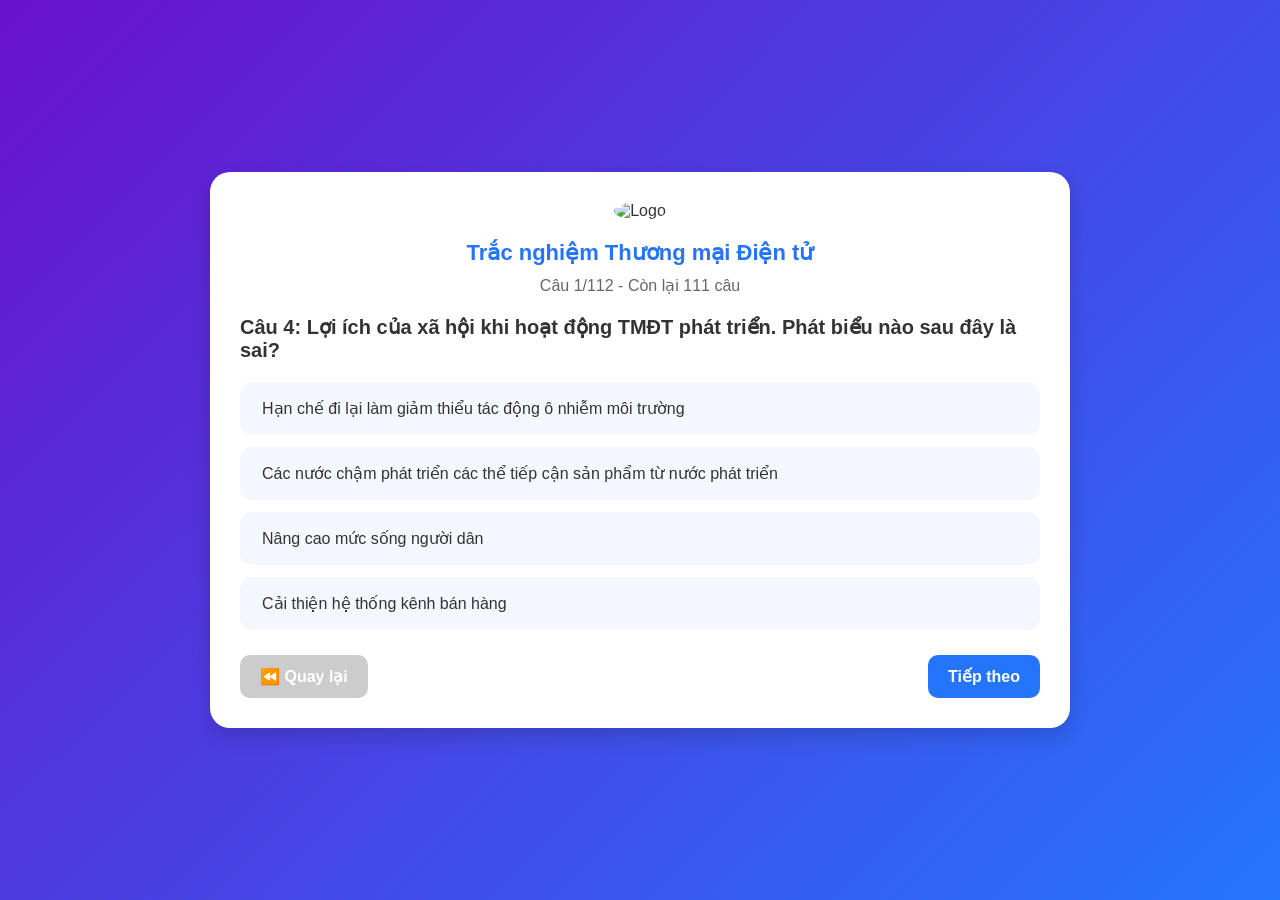
==== index.html @ 63ff8e30 "up" ====
<!DOCTYPE html>
<html lang="vi">
<head>
    <link rel="icon" href="/asset/img/tom.svg" type="image/png">
  <meta charset="UTF-8">
  <title>TOM - IT</title>
  <style>
    body {
      font-family: "Segoe UI", sans-serif;
      margin: 0;
      padding: 0;
      background: linear-gradient(135deg, #6a11cb, #2575fc);
      color: #333;
      display: flex;
      justify-content: center;
      align-items: center;
      min-height: 100vh;
      /* ngăn chọn/chọn sao chép văn bản (tăng hiệu ứng "khóa") */
      -webkit-user-select: none;
      -moz-user-select: none;
      -ms-user-select: none;
      user-select: none;
    }
    .quiz-container {
      background: #fff;
      border-radius: 20px;
      padding: 30px;
      width: 800px;
      box-shadow: 0 8px 20px rgba(0,0,0,0.15);
      animation: fadeIn 0.5s ease-in-out;
      max-height: 90vh;
      overflow-y: auto;
    }
    @keyframes fadeIn {
      from { opacity: 0; transform: translateY(20px);}
      to { opacity: 1; transform: translateY(0);}
    }
    .logo {
      text-align: center;
      margin-bottom: 20px;
    }
    .logo img {
      max-width: 120px;
      height: 80px;
      border-radius: 50%;
    }
    .title {
      text-align: center;
      font-size: 22px;
      font-weight: bold;
      margin-bottom: 10px;
      color: #2575fc;
    }
    #progress {
      text-align: center;
      font-size: 16px;
      color: #666;
      margin-bottom: 20px;
    }
    .question {
      font-size: 20px;
      margin-bottom: 20px;
      font-weight: bold;
    }

    /* === OPTION STYLE === */
    .options label {
      display: block;
      margin: 12px 0;
      padding: 15px 20px;
      background: #f5f7ff;
      border: 2px solid transparent;
      border-radius: 12px;
      cursor: pointer;
      transition: all 0.3s ease;
    }
    .options input { display: none; }
    .options label:hover {
      background: #e0e7ff;
      border-color: #2575fc;
      transform: translateX(5px);
    }
    .options input:checked + span {
      display: block;
      width: 100%;
      color: #fff;
      background: #2575fc;
      border-radius: 10px;
      padding: 12px 15px;
      box-shadow: 0 0 12px rgba(37,117,252,0.5);
      animation: pulse 0.3s ease;
    }
    @keyframes pulse {
      0% { transform: scale(0.95); }
      50% { transform: scale(1.02); }
      100% { transform: scale(1); }
    }

    .controls {
      margin-top: 25px;
      display: flex;
      justify-content: space-between;
    }
    button {
      padding: 12px 20px;
      border: none;
      border-radius: 10px;
      cursor: pointer;
      background: #2575fc;
      color: white;
      font-size: 16px;
      font-weight: bold;
      transition: all 0.3s;
    }
    button:hover { background: #6a11cb; transform: scale(1.05); }
    button:disabled { background: #ccc; cursor: not-allowed; }
    .summary {
      font-size: 22px;
      font-weight: bold;
      color: #2575fc;
      margin-bottom: 20px;
      text-align: center;
    }
    .review { margin-top: 20px; }
    .review .question { font-size: 18px; color: #000; }
    .review .correct { color: green; font-weight: bold; }
    .review .wrong { color: red; font-weight: bold; }
    .answer-block {
      background: #f9f9f9;
      padding: 10px 15px;
      border-radius: 8px;
      margin-bottom: 20px;
      border-left: 5px solid #2575fc;
    }
  </style>
</head>
<body>
  <div class="quiz-container">
    <div class="logo">
      <img src="https://preview.redd.it/looking-for-opponents-for-tom-tom-and-jerry-for-a-tier-list-v0-jvusu3d0g5ta1.jpg?width=640&crop=smart&auto=webp&s=d955062a32f183d4554fda823834ef905dffa208" alt="Logo">
    </div>
    <div class="title">Trắc nghiệm Thương mại Điện tử</div>
    <div id="progress"></div>
    <div id="quiz"></div>
    <div class="controls">
      <button id="prevBtn">⏪ Quay lại</button>
      <button id="nextBtn">⏭ Tiếp theo</button>
    </div>
  </div>

  <script>
    const questions =[
  {
    "q": "Câu 4: Lợi ích của xã hội khi hoạt động TMĐT phát triển. Phát biểu nào sau đây là sai?",
    "options": [
      "Hạn chế đi lại làm giảm thiểu tác động ô nhiễm môi trường",
      "Các nước chậm phát triển các thể tiếp cận sản phẩm từ nước phát triển",
      "Nâng cao mức sống người dân",
      "Cải thiện hệ thống kênh bán hàng"
    ],
    "answer": 3
  },
  {
    "q": "Câu 5: Đây là mô hình TMĐT giữa người tiêu dùng với người tiêu dùng trong đó nổi bật 2 hình thức kinh doanh đó là đấu giá trực tuyến và sàn giao dịch trực tuyến.",
    "options": ["B2G", "C2B", "B2C", "C2C"],
    "answer": 3
  },
  {
    "q": "Câu 6: Công nghệ WAF (Web Application Firewall) được sử dụng để:",
    "options": [
      "Bảo vệ ứng dụng web khỏi tấn công mạng",
      "Phương thức thanh toán trực tuyến",
      "Bảo vệ trí tuệ",
      "Cả a và c đều đúng"
    ],
    "answer": 0
  },
  {
    "q": "Câu 10: Lợi ích của thương mại điện tử đối với doanh nghiệp bao gồm:",
    "options": [
      "Tăng khả năng tiếp cận và thu hút khách hàng",
      "Giảm chi phí quảng cáo",
      "Nhanh chóng triển khai và cập nhật thông tin sản phẩm",
      "Tất cả các phương án trên"
    ],
    "answer": 3
  },
  {
    "q": "Câu 21: Trong mô hình chữ ký số khóa nào được sử dụng để xác nhận chữ ký?",
    "options": ["Khóa riêng", "Khóa công khai", "Khóa đối xứng", "Mã hóa băm"],
    "answer": 1
  },
  {
    "q": "Câu 40: Phương thức thanh toán nào cung cấp một phương tiện trực tuyến để chuyển tiền giữa các tài khoản ngân hàng?",
    "options": ["Thẻ tín dụng", "Internet banking", "Ví điện tử", "Bitcoin"],
    "answer": 1
  },
  {
    "q": "Câu 43: Hợp đồng thương mại điện tử thường được xác định bởi:",
    "options": [
      "Luật pháp và hợp đồng",
      "Ý chí của doanh nghiệp",
      "Sự đồng thuận của cả hai bên",
      "Tất cả đều đúng"
    ],
    "answer": 2
  },
  {
    "q": "Câu 46: Blockchain thường được sử dụng trong thanh toán ở đâu?",
    "options": ["Thẻ tín dụng", "E-wallet", "Tiền ảo", "Chuyển khoản ngân hàng"],
    "answer": 2
  },
  {
    "q": "Câu 49: Quy định về xử lý tranh chấp trong thương mại điện tử được thấy đề cập trong văn bản nào?",
    "options": [
      "Luật Cạnh tranh",
      "Luật An ninh mạng",
      "Luật Bảo vệ Người tiêu dùng",
      "Bộ Luật Dân sự"
    ],
    "answer": 2
  },
  {
    "q": "Câu 53: Trong những thách thức chính của thương mại điện tử toàn cầu là:",
    "options": [
      "Sự phổ biến của mô hình kinh doanh truyền thống",
      "Vấn đề về an ninh thông tin",
      "Thiếu quảng cáo trực tuyến",
      "Hiệu suất thấp trong việc xử lý thanh toán trực tuyến"
    ],
    "answer": 1
  },
  {
    "q": "Câu 59: \"Smart Card\" là:",
    "options": [
      "Thẻ thông minh tích hợp thông tin cá nhân",
      "Công cụ quảng cáo trực tuyến",
      "Phương thức thanh toán an toàn",
      "Cả A và B đều đúng"
    ],
    "answer": 0
  },
  {
    "q": "Câu 9: Theo Luật Giao Dịch Điện tử, người kinh doanh thương mại điện tử phải cung cấp thông tin gì trên trang web của mình?",
    "options": [
      "Mã số thuế doanh nghiệp",
      "Giá bán chi tiết của sản phẩm",
      "Tên, địa chỉ, số điện thoại liên lạc",
      "Tất cả các phương án trên"
    ],
    "answer": 3
  },
  {
    "q": "Câu 64: Luật nào quy định về trách nhiệm của bên cung cấp dịch vụ thông tin trực tuyến đối với nội dung được người sử dụng đưa lên?",
    "options": [
      "Luật An ninh mạng",
      "Luật Cạnh tranh",
      "Luật Bảo vệ Người tiêu dùng",
      "Bộ Luật Dân sự"
    ],
    "answer": 0
  },
  {
    "q": "Câu 69: Biến đổi mã hóa (Encryption) trong thương mại điện tử được sử dụng để:",
    "options": [
      "Mã hóa thông tin truyền tải để bảo vệ an toàn giao dịch",
      "Tăng tốc độ truy cập website",
      "Kiểm soát quảng cáo trực tuyến",
      "Cả a và c đều đúng"
    ],
    "answer": 0
  },
  {
    "q": "Câu 76: Trong hợp đồng điện tử, yếu tố quan trọng nhất để có tính chất pháp lý là:",
    "options": [
      "Chữ ký điện tử",
      "Thông tin liên lạc của các bên",
      "Giá trị giao dịch",
      "Thời gian giao dịch"
    ],
    "answer": 0
  },
  {
    "q": "Câu 77: Mã giảm giá (discount code) thường được áp dụng ở đâu trong quá trình thanh toán?",
    "options": ["Trang chủ", "Trang sản phẩm", "Trang giỏ hàng", "Trang thanh toán"],
    "answer": 3
  },
  {
    "q": "Câu 78: Lợi ích chính của thương mại điện tử bao gồm:",
    "options": [
      "Giảm chi phí vận chuyển",
      "Mở rộng tầm nhìn và tiếp cận đối tượng khách hàng toàn cầu",
      "Giảm cạnh tranh",
      "A và B"
    ],
    "answer": 1
  },
  {
    "q": "Câu 85: Tổ chức nào quản lý và duy trì quy tắc và điều kiện cho việc chuyển giao dữ liệu giữa các tổ chức thương mại điện tử trên internet?",
    "options": [
      "ICANN (Cơ quan Quản lý Tên miền và Số IP Quốc tế)",
      "W3C (Tổ chức Toàn cầu Web)",
      "IETF (Tổ chức Tiêu chuẩn và Công nghệ Internet)",
      "ITU (Liên hiệp Viễn thông Quốc tế)"
    ],
    "answer": 2
  },
  {
    "q": "Câu 90: Hạn chế của thương mại điện tử.",
    "options": [
      "Rủi ro trong thanh toán qua mạng",
      "Thiếu lòng tin vào TMĐT do người bán và người mua không được gặp trực tiếp",
      "Chuyển đổi thói quen tiêu dùng từ thực đến ảo cần thời gian",
      "Tất cả đều đúng"
    ],
    "answer": 3
  },
  {
    "q": "Câu 94: Loại ví điện tử nào thường được sử dụng để thanh toán trực tuyến và lưu trữ thông tin thẻ tín dụng?",
    "options": ["PayPal", "Momo", "Google Pay", "Tất cả các phương án trên"],
    "answer": 3
  },
  {
    "q": "Câu 95: Các mô hình G2G, G2B, G2C được xếp vào nhóm các loại hình nào sau đây?",
    "options": [
      "Mô hình dịch vụ công chính phủ triển khai phục vụ doanh nghiệp.",
      "Các loại hình xây dựng chính phủ điện tử (e-Government).",
      "Mô hình hỗ trợ doanh nghiệp cung cấp hàng hóa, dịch vụ cho chính phủ thông qua đấu thầu trực tuyến.",
      "Mô hình TMĐT giữa doanh nghiệp với doanh nghiệp"
    ],
    "answer": 1
  },
  {
    "q": "Câu 96: Tổ chức nào thiết lập và duy trì các quy tắc và tiêu chuẩn cho mô hình kinh doanh thương mại điện tử?",
    "options": [
      "UNCTAD (Hội nghị Liên hợp quốc về Thương mại và Phát triển)",
      "ICC (Phòng Thương mại Quốc tế)",
      "WIPO (Tổ chức Sở hữu Trí tuệ Thế giới)",
      "ILO (Tổ chức Lao động Quốc tế)"
    ],
    "answer": 1
  },
  {
    "q": "Câu 6: Chính phủ điện tử là một hình thức thương mại điện tử tham gia bởi các đối tượng nào?",
    "options": [
      "Doanh nghiệp với doanh nghiệp",
      "Doanh nghiệp với cá nhân",
      "Cá nhân với cá nhân",
      "Chính phủ với người dân"
    ],
    "answer": 3
  },
  {
    "q": "Câu 2: Lợi ích lớn nhất của cá nhân khi tham gia thương mại điện tử là gì?",
    "options": [
      "Người tiêu dùng có nhiều sự lựa chọn hơn về sản phẩm và dịch vụ",
      "Mua hàng chất lượng hơn",
      "Được trực tiếp xem hàng trước khi mua",
      "Mua hàng miễn phí"
    ],
    "answer": 0
  },
  {
    "q": "Câu 3: Biện pháp nào giúp giảm rủi ro liên quan đến an ninh thông tin trong thương mại điện tử?",
    "options": [
      "Tăng cường quảng cáo trực tuyến",
      "Sử dụng hệ thống thanh toán không an toàn",
      "Thiết lập các biện pháp bảo mật mạnh mẽ",
      "Hạn chế tính tương tác với khách hàng"
    ],
    "answer": 2
  },
  {
    "q": "Câu 7: Khái niệm \"Letter of Credit (L/C)\" là gì?",
    "options": ["Chuyển khoản ngân hàng", "Thẻ tín dụng", "Hóa đơn quốc tế", "Thư tín dụng"],
    "answer": 3
  },
  {
    "q": "Câu 9: Mục đích chính của \"Công nghệ Blockchain\" trong thương mại điện tử là:",
    "options": [
      "Bảo mật giao dịch và ngăn chặn sửa đổi dữ liệu",
      "Tăng tốc độ truy cập website",
      "Kiểm soát quảng cáo trực tuyến",
      "Cả a và b đều đúng"
    ],
    "answer": 0
  },
  {
    "q": "Câu 3: Khi nào được coi là bước khởi đầu của thương mại điện tử?",
    "options": ["Thập kỷ 1950", "Thập kỷ 1970", "Thập kỷ 1990", "Thập kỷ 2000"],
    "answer": 2
  },
  {
    "q": "Câu 11: Phương tiện điện tử thường dùng nhất để đặt hàng trực tuyến tại Việt Nam là gì?",
    "options": ["Máy tính bảng", "Laptop", "Điện thoại thông minh", "Máy tính bàn"],
    "answer": 2
  },
  {
    "q": "Câu 12: \"Công nghệ VPN\" (Virtual Private Network) được sử dụng để:",
    "options": [
      "Kết nối mạng riêng ảo qua mạng công cộng",
      "Tăng tốc độ truy cập website",
      "Kiểm soát quảng cáo trực tuyến",
      "Cả a và b đều đúng"
    ],
    "answer": 0
  },
  {
    "q": "Câu 13: Điều gì là quan trọng nhất khi xây dựng kế hoạch an ninh cho website thương mại điện tử?",
    "options": [
      "Sử dụng mật khẩu đơn giản",
      "Thường xuyên chấp nhận các thanh toán không an toàn",
      "Thiết lập các biện pháp bảo mật mạnh mẽ, backup thường xuyên",
      "Hạn chế cập nhật hệ thống"
    ],
    "answer": 2
  },
  {
    "q": "Câu 14: Thanh toán trực tuyến là gì?",
    "options": [
      "Thanh toán bằng tiền mặt",
      "Thanh toán qua internet",
      "Thanh toán qua thư tín dụng",
      "Thanh toán qua cổng thanh toán"
    ],
    "answer": 1
  },
  {
    "q": "Câu 7: Chứng thực số trong thương mại điện tử liên quan đến việc:",
    "options": [
      "Xác nhận danh tính người tham gia giao dịch",
      "Mã hóa thông tin cá nhân",
      "Kiểm soát quảng cáo",
      "Tất cả đều đúng"
    ],
    "answer": 0
  },
  {
    "q": "Câu 16: Chứng chỉ SSL (Secure Socket Layer) trong thanh toán trực tuyến có tác dụng gì?",
    "options": [
      "Mã hóa thông tin giao dịch",
      "Xác minh người mua",
      "Kiểm tra tình trạng đơn hàng",
      "Quảng cáo sản phẩm"
    ],
    "answer": 0
  },
  {
    "q": "Câu 17: Tổ chức nào xây dựng và duy trì các tiêu chuẩn cho ngôn ngữ đánh dấu trang web, như HTML và XML?",
    "options": [
      "W3C (Tổ chức Toàn cầu Web)",
      "ICANN (Cơ quan Quản lý Tên miền và Số IP Quốc tế)",
      "ISO (Tổ chức Tiêu chuẩn Hóa Quốc tế)",
      "IETF (Tổ chức Tiêu chuẩn và Công nghệ Internet)"
    ],
    "answer": 0
  },
  {
    "q": "Câu 18: Điểm khác biệt cơ bản giữa thanh toán B2B và thanh toán B2C là gì?",
    "options": ["Giá trị giao dịch", "Phương thức giao dịch", "Thời gian giao dịch", "Khác"],
    "answer": 0
  },
  {
    "q": "Câu 11: Văn bản pháp luật nào quy định về quản lý, sử dụng dữ liệu cá nhân trong thương mại điện tử?",
    "options": [
      "Luật Doanh nghiệp",
      "Luật An ninh mạng",
      "Luật Bảo vệ Người tiêu dùng",
      "Luật Cạnh tranh"
    ],
    "answer": 2
  },
  {
    "q": "Câu 20: Dịch vụ thanh toán Google Pay thuộc hệ thống thanh toán nào?",
    "options": ["E-wallet", "Cổng thanh toán trực tuyến", "Thẻ tín dụng", "Chuyển khoản ngân hàng"],
    "answer": 0
  },
  {
    "q": "Câu 13: \"DDoS Attack\" là:",
    "options": [
      "Cuộc tấn công làm suy giảm hoặc làm ngừng hoạt động website",
      "Hình thức thanh toán an toàn",
      "Biện pháp bảo vệ dữ liệu",
      "Cả a và c đều đúng"
    ],
    "answer": 0
  },
  {
    "q": "Câu 23: Theo sách trắng về TMĐT Việt nam 2022 thì dịch vụ hàng hóa được mua bán nhiều nhất trên mạng là gì?",
    "options": ["Vé máy bay", "Tour du lịch", "Quần áo, giày dép và mỹ phẩm", "Sách, thiết bị trường học"],
    "answer": 2
  },
  {
    "q": "Câu 24: Biện pháp quan trọng nhất để đảm bảo an toàn cho website thương mại điện tử là gì?",
    "options": [
      "Xây dựng tường lửa (firewall)",
      "Bảo mật cổng thanh toán trực tuyến",
      "Chống xâm nhập website từ tấn công DoS",
      "Xây dựng một hệ thương website thương mại điện tử \"kiên cố\" ngay từ đầu và thường xuyên bảo trì, backup website…"
    ],
    "answer": 3
  },
  {
    "q": "Câu 25: Chữ ký số được sử dụng chủ yếu để:",
    "options": [
      "Chứng thực danh tính của người gửi",
      "Bảo mật dữ liệu truyền tải",
      "Tăng tính bí mật của thông tin",
      "Tất cả các phương án trên"
    ],
    "answer": 3
  },
  {
    "q": "Câu 26: Mã SWIFT được sử dụng trong thanh toán quốc tế để định danh gì?",
    "options": ["Quốc gia", "Ngân hàng", "Loại tiền tệ", "Số tài khoản người nhận"],
    "answer": 1
  },
  {
    "q": "Câu 27: Giao dịch TMĐT B2C là giao dịch gì?",
    "options": [
      "Giao dịch giữa doanh nghiệp và người tiêu dùng",
      "Giao dịch giữa người tiêu dùng và người tiêu dùng",
      "Giao dịch giữa chính phủ và người dân",
      "Giao dịch giữa cá nhân và cá nhân"
    ],
    "answer": 0
  },
  {
    "q": "Câu 5: Điều khoản \"Terms and Conditions\" thường chứa đựng các quy định về:",
    "options": [
      "Quyền lợi của người tiêu dùng",
      "Trách nhiệm của doanh nghiệp",
      "Cả A và B đều đúng",
      "Tất cả đều sai"
    ],
    "answer": 2
  },
  {
    "q": "Câu 29: Rủi ro nổi bật liên quan đến an ninh thông tin trong thương mại điện tử bao gồm:",
    "options": [
      "Thiếu nguồn cung ổn định",
      "Lừa đảo và hack",
      "Sự chậm trễ trong giao dịch",
      "Độ phức tạp trong quá trình mua sắm"
    ],
    "answer": 1
  },
  {
    "q": "Câu 30: Phương pháp nào sau đây được sử dụng để tạo ra một chữ ký số?",
    "options": ["Mã hóa đối xứng", "Mã hóa khóa công khai", "Giải mã đối xứng", "Mã hóa băm"],
    "answer": 1
  },
  {
    "q": "Câu 31: Hợp đồng điện tử có thể bao gồm những yếu tố nào sau đây?",
    "options": [
      "Thỏa thuận về giá",
      "Điều kiện thanh toán",
      "Quy định về bảo mật thông tin",
      "Tất cả các phương án trên"
    ],
    "answer": 3
  },
  {
    "q": "Câu 6: Theo luật pháp, thông tin cá nhân của người tiêu dùng thường phải được bảo vệ bằng cách:",
    "options": [
      "Đồng thuận của người dùng",
      "Sử dụng chứng thực số",
      "Tạo ra các trang web an toàn",
      "Tất cả đều đúng"
    ],
    "answer": 3
  },
  {
    "q": "Câu 33: Hệ thống gợi ý thông minh (recommender system) hỗ trợ chức năng gì cho website?",
    "options": [
      "Cho phép tìm kiếm sản phẩm",
      "Hỗ trợ giỏ mua hàng, đặt hàng",
      "Hiển thị các mặt hàng có liên quan",
      "Khác"
    ],
    "answer": 2
  },
  {
    "q": "Câu 34: Cách ngăn chặn SQL Injection?",
    "options": [
      "Sử dụng mã hóa mật khẩu",
      "Sử dụng câu lệnh SQL phức tạp",
      "Sử dụng thủ tục lưu trữ SQL",
      "Sử dụng câu lệnh tham số hóa và câu lệnh chuẩn bị (Prepared Statements)"
    ],
    "answer": 3
  },
  {
    "q": "Câu 35: Theo điều 52 Nghị định 52/2013/NĐ-CP quy định về Điều kiện thiết lập website thương mại điện tử bán hàng. Phát biểu nào sau đây là sai?",
    "options": [
      "Là thương nhân, tổ chức có chức năng, nhiệm vụ phù hợp hoặc cá nhân đã được cấp mã số thuế cá nhân.",
      "Có website với tên miền hợp lệ và tuân thủ các quy định về quản lý thông tin trên Internet.",
      "Cần phải có chứng chỉ về an toàn, bảo mật và phải cài đặt SSL",
      "Đã thông báo với Bộ Công Thương về việc thiết lập website thương mại điện tử bán hàng theo quy định tại Điều 53 Nghị định này"
    ],
    "answer": 2
  },
  {
    "q": "Câu 8: \"SSL\" (Secure Sockets Layer) được sử dụng để:",
    "options": [
      "Mã hóa dữ liệu giao dịch",
      "Bảo vệ trí tuệ",
      "Quảng cáo trực tuyến",
      "Cả a và b đều đúng"
    ],
    "answer": 0
  },
  {
    "q": "Câu 37: Mô hình TMĐT giữa doanh nghiệp với người tiêu dùng và thường được biết đến với cái tên khác là mô hình bán hàng trực tuyến.",
    "options": ["B2G", "C2B", "B2C", "C2C"],
    "answer": 2
  },
  {
    "q": "Câu 38: DDoS là viết tắt của điều gì?",
    "options": [
      "Data Download and Storage",
      "Distributed Denial of Service",
      "Digital Data Operation System",
      "Direct Data Overflow System"
    ],
    "answer": 1
  },
  {
    "q": "Câu 39: Hợp đồng điện tử là gì?",
    "options": [
      "Một tài liệu in ấn được ký bởi các bên",
      "Một thỏa thuận giữa hai người mua bán",
      "Một hợp đồng được tạo, chấp nhận và quản lý bằng các phương tiện điện tử",
      "Một hợp đồng được ký trên giấy"
    ],
    "answer": 2
  },
  {
    "q": "Câu 41: Đối tượng nào sau đây không tham gia vào các loại hình kinh doanh TMĐT?",
    "options": ["Khách hàng", "Chính phủ", "Môi giới", "Doanh nghiệp"],
    "answer": 2
  },
  {
    "q": "Câu 42: Lợi ích của doanh nghiệp khi tham gia thương mại điện tử. Phát biểu nào sau đây là sai?",
    "options": [
      "Mở rộng thị trường: tìm kiếm, tiếp cận nhà cung cấp, khách hàng và đối tác trên khắp thế giới.",
      "Năng suất lao động tăng cao vì luôn cải tiến quy trình sản xuất",
      "Cải thiện hệ thống phân phối do giảm lượng hàng lưu kho và độ trễ trong phân phối hàng",
      "Vượt giới hạn về thời gian vì hoạt động kinh doanh được thực hiện 24/7"
    ],
    "answer": 1
  },
  {
    "q": "Câu 44: Tổ chức nào chịu trách nhiệm xây dựng các tiêu chuẩn an ninh thông tin trong thương mại điện tử?",
    "options": [
      "ISO (Tổ chức Tiêu chuẩn Hóa Quốc tế)",
      "WHO (Tổ chức Y tế Thế giới)",
      "WTO (Tổ chức Thương mại Thế giới)",
      "UNICEF (Quỹ Nhi đồng Quốc tế)"
    ],
    "answer": 0
  },
  {
    "q": "Câu 45: Làm thế nào để bảo vệ trước tấn công DDoS?",
    "options": [
      "Sử dụng mật khẩu yếu",
      "Cập nhật phần mềm thường xuyên",
      "Chia sẻ thông tin đăng nhập công khai",
      "Tăng cường sử dụng cookie"
    ],
    "answer": 1
  },
  {
    "q": "Câu 47: Khi nào Việt Nam có sự phổ biến và phát triển đáng kể trong lĩnh vực thương mại điện tử?",
    "options": ["Thập kỷ 1990", "Thập kỷ 2000", "Thập kỷ 1980", "Thập kỷ 1970"],
    "answer": 1
  },
  {
    "q": "Câu 48: SQL Injection là gì?",
    "options": [
      "Một loại tấn công nhắm vào hệ thống điều khiển tàu hỏa",
      "Một phương pháp để thực hiện truy vấn SQL trái phép",
      "Một loại virus tấn công dữ liệu cá nhân",
      "Một kỹ thuật mã hóa dữ liệu"
    ],
    "answer": 1
  },
  {
    "q": "Câu 2: Chọn loại hình thức không phải là thương mại điện tử",
    "options": [
      "Dịch vụ công của chính phủ",
      "Website bán hàng",
      "Bán hàng qua mạng xã hội",
      "Bán hàng qua tivi"
    ],
    "answer": 3
  },
  {
    "q": "Câu 51: Tại sao việc sử dụng HTTPS (SSL) là một phần quan trọng của an ninh trang web thương mại điện tử?",
    "options": [
      "Tăng tốc độ truy cập trang web",
      "Bảo vệ dữ liệu truyền tải giữa máy khách và máy chủ",
      "Giảm chi phí vận chuyển",
      "Giảm rủi ro về sản phẩm giả mạo"
    ],
    "answer": 1
  },
  {
    "q": "Câu 52: Rủi ro nào liên quan đến việc không thể kiểm soát chất lượng sản phẩm khi mua sắm trực tuyến?",
    "options": [
      "Rủi ro về vận chuyển",
      "Rủi ro về thanh toán",
      "Rủi ro về sản phẩm giả mạo hoặc chất lượng kém",
      "Rủi ro về an ninh thông tin"
    ],
    "answer": 2
  },
  {
    "q": "Câu 54: Hình thức thanh toán nào cung cấp một mã số duy nhất để xác nhận giao dịch mỗi lần thanh toán?",
    "options": ["Thẻ tín dụng", "Chuyển khoản ngân hàng", "OTP (Mã xác nhận một lần)", "Ví điện tử"],
    "answer": 2
  },
  {
    "q": "Câu 55: Hạn chế phổ biến của thương mại điện tử là:",
    "options": ["Bảo mật thông tin", "Thiếu tính tương tác", "Phụ thuộc vào kết nối internet", "B & C"],
    "answer": 3
  },
  {
    "q": "Câu 56: SSL (Secure Sockets Layer) là gì?",
    "options": [
      "Là phương thức giao dịch thanh toán trên mạng",
      "Là một tiêu chuẩn an ninh công nghệ toàn cầu tạo ra một liên kết giữa máy chủ web và trình duyệt.",
      "Là hình thức số hóa thông tin",
      "Là loại thẻ tín dụng phổ biến được sử dụng ở nhiều nước trên thế giới"
    ],
    "answer": 1
  },
  {
    "q": "Câu 5: Thuật ngữ nào sau đây được dùng nhiều và mô tả đúng về thương mại điện tử",
    "options": ["E-trade", "E-commerce", "E-business", "E-marketing"],
    "answer": 1
  },
  {
    "q": "Câu 58: Tổ chức nào quản lý và duy trì tiêu chuẩn cho hệ thống thanh toán thẻ tín dụng và thẻ ghi nợ?",
    "options": [
      "SWIFT (Hiệp hội Thanh toán Liên ngân hàng Quốc tế)",
      "ISO (Tổ chức Tiêu chuẩn Hóa Quốc tế)",
      "PCI SSC (Hội đồng An ninh Thanh toán Công nghiệp)",
      "ITU (Liên hiệp Viễn thông Quốc tế)"
    ],
    "answer": 2
  },
  {
    "q": "Câu 60: Mô hình nào phục vụ chủ yếu cho việc truyền tải thông tin giữa các cơ quan của chính phủ hoặc giữa các chính phủ với nhau và không vì mục đích thương mại.",
    "options": ["B2G", "B2B", "G2C", "G2G"],
    "answer": 3
  },
  {
    "q": "Câu 61: Các mối đe dọa bảo mật đối với website thương mại điện tử là gì?",
    "options": [
      "Gian lận tài chính",
      "Đánh cắp dữ liệu",
      "Website bị tấn công bằng nhiều hình thức như: DDoS, XSS, Bot…",
      "Tất cả các ý kiến trên"
    ],
    "answer": 3
  },
  {
    "q": "Câu 4: Trang web thương mại điện tử đầu tiên là gì?",
    "options": ["Amazon", "eBay", "Alibaba", "Pizza Hut"],
    "answer": 0
  },
  {
    "q": "Câu 12: Tác dụng của văn bản pháp luật về TMĐT. Phát biểu nào sau đây là sai?",
    "options": [
      "Tạo quy định thống nhất cho các giao dịch TMĐT",
      "Hạn chế hàng giả",
      "Đem lại niềm tin cho các bên tham gia TMĐT gồm cả người bán, người mua và người cung cấp dịch vụ trung gian",
      "Là cơ sở để giải quyết khi có tranh chấp, là cơ sở để tòa án đưa ra các phán quyết."
    ],
    "answer": 1
  },
  {
    "q": "Câu 66: Xếp loại cấp độ phát triển TMĐT cho doanh nghiệp có sở hữu website trên mạng. Ở mức độ này, website còn đơn giản, chỉ là cung cấp thông tin về doanh nghiệp và sản phẩm mà không có các chức năng khác.",
    "options": [
      "Cấp độ 1 - hiện diện trên mạng",
      "Cấp độ 2 - có website chuyên nghiệp",
      "Cấp độ 3 - chuẩn bị TMĐT",
      "Cấp độ 4 - áp dụng TMĐT"
    ],
    "answer": 0
  },
  {
    "q": "Câu 67: Tổ chức nào chủ trì việc phát hành chứng chỉ SSL để bảo vệ thông tin truyền tải trên internet?",
    "options": [
      "IANA (Cơ quan Gán phân định và Chia tách Tên miền Quốc tế)",
      "CA/Browser Forum (Diễn đàn Chứng chỉ và Trình duyệt)",
      "IEEE (Hiệp hội Kỹ thuật Điện và Điện tử)",
      "IEC (Liên hiệp Kỹ thuật Quốc tế)"
    ],
    "answer": 1
  },
  {
    "q": "Câu 68: \"Hacker\" là:",
    "options": [
      "Người có kỹ năng nâng cao trong lĩnh vực an ninh mạng",
      "Hình thức thanh toán trực tuyến",
      "Người làm quảng cáo trực tuyến",
      "Ý kiến khác"
    ],
    "answer": 0
  },
  {
    "q": "Câu 10: Quy định về bảo mật thông tin trong thương mại điện tử được thấy đề cập trong văn bản nào?",
    "options": [
      "Luật Cạnh tranh",
      "Luật Bảo vệ Người tiêu dùng",
      "Luật An ninh mạng",
      "Bộ Luật Dân sự"
    ],
    "answer": 2
  },
  {
    "q": "Câu 14: \"Biometric Authentication\" sử dụng:",
    "options": [
      "Thông tin đăng nhập và mật khẩu",
      "Thông tin vận chuyển dữ liệu",
      "Xác nhận bằng đặc điểm sinh học của người dùng",
      "Cả a và b đều đúng"
    ],
    "answer": 2
  },
  {
    "q": "Câu 72: Chữ ký số (digital signature) thường được sử dụng để:",
    "options": [
      "Bảo mật dữ liệu cá nhân",
      "Xác nhận danh tính và chữ ký của người ký",
      "Quảng bá thương hiệu",
      "Tất cả đều đúng"
    ],
    "answer": 1
  },
  {
    "q": "Câu 73: Luật bảo vệ người tiêu dùng trong thương mại điện tử thường bảo vệ quyền:",
    "options": [
      "Hủy bỏ đơn đặt hàng trong vòng x ngày",
      "Nhận sản phẩm không giống như mô tả",
      "Trả lại hàng và nhận hoàn tiền",
      "Tất cả đều đúng"
    ],
    "answer": 3
  },
  {
    "q": "Câu 74: Xếp loại cấp độ phát triển TMĐT cho doanh nghiệp bắt đầu triển khai bán hàng hay dịch vụ qua mạng. Tuy nhiên, doanh nghiệp chưa có hệ thống cơ sở dữ liệu nội bộ để phục vụ các giao dịch trên mạng. Các giao dịch còn chậm và không an toàn.",
    "options": [
      "Cấp độ 1 - hiện diện trên mạng",
      "Cấp độ 2 - có website chuyên nghiệp",
      "Cấp độ 3 - chuẩn bị TMĐT",
      "Cấp độ 4 - áp dụng TMĐT"
    ],
    "answer": 2
  },
  {
    "q": "Câu 75: Mô hình thanh toán Cash on Delivery (COD) là gì?",
    "options": [
      "Thanh toán qua cổng thanh toán",
      "Thanh toán khi nhận hàng",
      "Thanh toán bằng thẻ tín dụng",
      "Thanh toán qua chuyển khoản ngân hàng"
    ],
    "answer": 1
  },
  {
    "q": "Câu 79: Grab là ví dụ điển hình của mô hình thương mại điện tử tiên tiến nào?",
    "options": [
      "Kinh tế chia sẻ (sharing economy)",
      "Sàn thương mại điện tử",
      "Mô hình hỗ trợ quảng cáo",
      "Mô hình giải trí trực tuyến"
    ],
    "answer": 0
  },
  {
    "q": "Câu 80: DDoS thường sử dụng phương thức gì để tăng cường lưu lượng mạng?",
    "options": ["SQL Injection", "Brute Force", "Phishing", "Botnets"],
    "answer": 3
  },
  {
    "q": "Câu 81: Mô hình thanh toán QR code là gì?",
    "options": [
      "Quét mã để thanh toán",
      "Thanh toán bằng thẻ tín dụng",
      "Thanh toán qua cổng thanh toán",
      "Thanh toán khi nhận hàng"
    ],
    "answer": 0
  },
  {
    "q": "Câu 82: Tổ chức nào chủ trì xây dựng và duy trì quy tắc cho việc giao dịch tài chính trực tuyến?",
    "options": [
      "W3C (Tổ chức Toàn cầu Web)",
      "ISO (Tổ chức Tiêu chuẩn Hóa Quốc tế)",
      "SWIFT (Hiệp hội Thanh toán Liên ngân hàng Quốc tế)",
      "ITU (Liên hiệp Viễn thông Quốc tế)"
    ],
    "answer": 2
  },
  {
    "q": "Câu 83: Người kinh doanh thương mại điện tử cần thực hiện các biện pháp nào để bảo vệ thông tin của người tiêu dùng theo quy định của văn bản nào?",
    "options": [
      "Luật Cạnh tranh",
      "Luật An ninh mạng",
      "Luật Bảo vệ Người tiêu dùng",
      "Luật Doanh nghiệp"
    ],
    "answer": 2
  },
  {
    "q": "Câu 11: \"Phần mềm Antivirus\" là:",
    "options": [
      "Phần mềm chống virus và phần mềm độc hại",
      "Công cụ quảng cáo trực tuyến",
      "Phương tiện thanh toán trực tuyến",
      "Cả a và c đều đúng"
    ],
    "answer": 0
  },
  {
    "q": "Câu 7: \"Firewall\" trong thương mại điện tử là:",
    "options": [
      "Một biện pháp bảo vệ để ngăn chặn tấn công mạng từ bên ngoài",
      "Công cụ quảng cáo trực tuyến",
      "Một hình thức thanh toán an toàn",
      "Cả a và c đều đúng"
    ],
    "answer": 0
  },
  {
    "q": "Câu 87: Blockchain thường được sử dụng trong thanh toán nào?",
    "options": ["Thẻ tín dụng", "E-wallet", "Tiền ảo", "Chuyển khoản ngân hàng"],
    "answer": 2
  },
  {
    "q": "Câu 12: \"Two-Factor Authentication\" là:",
    "options": [
      "Phương thức thanh toán trực tuyến",
      "Hình thức xác thực bằng hai yếu tố",
      "Công cụ bảo vệ dữ liệu",
      "Cả a và b đều đúng"
    ],
    "answer": 1
  },
  {
    "q": "Câu 10: \"Malware\" là:",
    "options": [
      "Phần mềm độc hại nhằm gây hại cho hệ thống máy tính",
      "Phương tiện thanh toán trực tuyến",
      "Quảng cáo trực tuyến",
      "Cả a và c đều đúng"
    ],
    "answer": 0
  },
  {
    "q": "Câu 91: PayPal là dịch vụ thanh toán nào trong thương mại điện tử?",
    "options": ["E-wallet", "Thẻ tín dụng", "Chuyển khoản ngân hàng", "Thanh toán khi nhận hàng"],
    "answer": 0
  },
  {
    "q": "Câu 1: Thương mại điện tử là gì?",
    "options": [
      "Giao dịch thương mại qua mạng Internet",
      "Bán hàng qua cửa hàng truyền thống",
      "Bán hàng qua điện thoại di động",
      "Bán hàng qua radio và truyền hình"
    ],
    "answer": 0
  },
  {
    "q": "Câu 93: \"Electronic Data Interchange (EDI)\" là gì?",
    "options": [
      "Hình thức thanh toán trực tuyến",
      "Hệ thống tiêu chuẩn hóa để truyền tải thông tin kinh doanh và dữ liệu giữa các đối tác thương mại thông qua mạng máy tính",
      "Phương tiện quảng cáo trực tuyến",
      "Tất cả đều đúng"
    ],
    "answer": 1
  },
  {
    "q": "Câu 97: Sàn thương mại điện tử Tiki, Lazada là hình thức giao dịch gì của TMĐT?",
    "options": ["G2B", "B2B và B2C", "B2B", "B2C"],
    "answer": 3
  },
  {
    "q": "Câu 98: Xếp loại cấp độ phát triển TMĐT cho doanh nghiệp có website bán hàng liên kết trực tiếp với dữ liệu trong mạng nội bộ của doanh nghiệp, mọi hoạt động truyền dữ liệu được tự động hóa, hạn chế sự can thiệp của con người và vì thế làm giảm đáng kể chi phí hoạt động và tăng hiệu quả.",
    "options": [
      "Cấp độ 1 - hiện diện trên mạng",
      "Cấp độ 2 - có website chuyên nghiệp",
      "Cấp độ 3 - chuẩn bị TMĐT",
      "Cấp độ 4 - áp dụng TMĐT"
    ],
    "answer": 3
  },
  {
    "q": "Câu 99: Mô hình kinh doanh thương mại điện tử \"B2C\" nghĩa là:",
    "options": [
      "Business to Consumer",
      "Business to Company",
      "Consumer to Consumer",
      "Consumer to Business"
    ],
    "answer": 0
  },
  {
    "q": "Câu 100: Dịch vụ thanh toán Apple Pay thuộc hệ thống thanh toán nào?",
    "options": ["E-wallet", "Thẻ tín dụng", "Chuyển khoản ngân hàng", "Cổng thanh toán trực tuyến"],
    "answer": 0
  },
  {
    "q": "Câu 101: \"Ransomware\" là:",
    "options": [
      "Phần mềm độc hại nhằm mã hóa dữ liệu và đòi tiền chuộc",
      "Phương thức thanh toán trực tuyến",
      "Công cụ bảo vệ dữ liệu",
      "Cả a và c đều đúng"
    ],
    "answer": 0
  },
  {
    "q": "Câu 102: Một trong những thách thức chính của thương mại điện tử toàn cầu là:",
    "options": [
      "Sự phổ biến của mô hình kinh doanh truyền thống",
      "Vấn đề về an ninh thông tin",
      "Thiếu quảng cáo trực tuyến",
      "Hiệu suất thấp trong việc xử lý thanh toán trực tuyến"
    ],
    "answer": 1
  },
  {
    "q": "Câu 103: Hình thức thanh toán phổ biến khi mua hàng trên mạng tại Việt Nam là gì?",
    "options": ["Thẻ tín dụng", "Thanh toán khi giao hàng (COD)", "Chuyển khoản", "Thẻ ghi nợ"],
    "answer": 1
  },
  {
    "q": "Câu 104: Văn bản điện tử sẽ có giá trị pháp lý như văn bản viết nếu như hội đủ các điều kiện nào?",
    "options": [
      "Khả năng chứa thông tin và thông tin được lưu giữ, tham chiếu lại khi cần",
      "Đảm bảo tính xác thực của thông tin",
      "Đảm bảo được tính toàn vẹn của thông tin",
      "Tất cả các điều kiện trên"
    ],
    "answer": 3
  },
  {
    "q": "Câu 105: Nước nào được coi là một trong những quốc gia có thị trường thương mại điện tử lớn nhất thế giới?",
    "options": ["Trung Quốc", "Ấn Độ", "Mỹ", "Nhật Bản"],
    "answer": 0
  },
  {
    "q": "Câu 6: SSL (Secure Sockets Layer) được sử dụng để:",
    "options": [
      "Bảo vệ an toàn giao dịch qua internet",
      "Tăng tốc độ truy cập website",
      "Kiểm soát quảng cáo trực tuyến",
      "Tất cả đều đúng"
    ],
    "answer": 0
  },
  {
    "q": "Câu 107: Rào cản lớn nhất cho việc phát triển ví điện tử chính là các yếu tố nào sau đây?",
    "options": [
      "Chưa quen cách thức sử dụng",
      "Tâm lý lo ngại của người tiêu dùng đối với độ bảo mật của phương tiện thanh toán mới này",
      "Lỗ hổng bảo mật",
      "Ý kiến khác"
    ],
    "answer": 1
  },
  {
    "q": "Câu 8: Văn bản pháp luật nào quy định về thương mại điện tử tại Việt Nam?",
    "options": [
      "Luật Doanh nghiệp",
      "Luật Cạnh tranh",
      "Luật Giao dịch điện tử",
      "Bộ Luật Dân sự"
    ],
    "answer": 2
  },
  {
    "q": "Câu 109: Rủi ro phổ biến khiến khách hàng không tin tưởng vào thương mại điện tử là:",
    "options": [
      "Chi phí vận chuyển cao",
      "Độ phức tạp trong quá trình đặt hàng",
      "Thiếu thông tin sản phẩm chi tiết",
      "An ninh thông tin không đảm bảo"
    ],
    "answer": 3
  },
  {
    "q": "Câu 110: Website mà doanh nghiệp đầu tư phát triển sẽ phục vụ cho mục tiêu nào sau đây?",
    "options": ["Quảng bá doanh nghiệp", "Kênh bán hàng trực tuyến", "Cả A và B", "Ý kiến khác"],
    "answer": 2
  },
  {
    "q": "Câu 111: Mô hình thanh toán NFC (Near Field Communication) là gì?",
    "options": [
      "Thanh toán qua cổng thanh toán",
      "Thanh toán khi nhận hàng",
      "Thanh toán bằng cách chạm vào thiết bị",
      "Thanh toán qua chuyển khoản ngân hàng"
    ],
    "answer": 2
  },
  {
    "q": "Câu 112: Xếp loại cấp độ phát triển TMĐT (theo cách thứ hai) cho doanh nghiệp mà ở đó doanh nghiệp này cho phép thực hiện giao dịch đặt hàng, mua hàng qua website trên mạng, có thể bao gồm cả thanh toán trực tuyến.",
    "options": [
      "Cấp độ 1 - thương mại thông tin (i-commerce, i=information: thông tin)",
      "Cấp độ 2 - thương mại giao dịch (t-commerce, t=transaction: giao dịch)",
      "Cấp độ 3 - thương mại tích hợp (c-business, c=collaboration, connecting: tích hợp, kết nối)",
      "Ý kiến khác"
    ],
    "answer": 1
  }
]

    let current = 0;
    let answered = Array(questions.length).fill(null);

    function updateProgress() {
      const progressBox = document.getElementById("progress");
      progressBox.textContent = `Câu ${current + 1}/${questions.length} - Còn lại ${questions.length - current - 1} câu`;
    }

    function loadQuestion() {
      const qBox = document.getElementById("quiz");
      const q = questions[current];
      let html = `<div class="question">${q.q}</div><div class="options">`;
      q.options.forEach((opt,i)=>{
        const checked = answered[current]===i ? "checked" : "";
        html += `
          <label>
            <input type="radio" name="opt" value="${i}" ${checked}>
            <span>${opt}</span>
          </label>`;
      });
      html += "</div>";
      qBox.innerHTML = html;

      document.getElementById("prevBtn").disabled = current===0;
      document.getElementById("nextBtn").innerText = current===questions.length-1 ? "Kết thúc" : "Tiếp theo";

      document.querySelectorAll('input[name="opt"]').forEach(input=>{
        input.addEventListener("change", e=>{
          answered[current] = parseInt(e.target.value);
        });
      });

      updateProgress();
    }

    document.getElementById("nextBtn").addEventListener("click", ()=>{
      if(current < questions.length-1){
        current++;
        loadQuestion();
      } else {
        showSummary();
      }
    });

    document.getElementById("prevBtn").addEventListener("click", ()=>{
      if(current>0){
        current--;
        loadQuestion();
      }
    });

    function showSummary(){
      const correct = answered.filter((a,i)=>a===questions[i].answer).length;
      let reviewHtml = `
        <div class="summary">🎉 Bạn trả lời đúng ${correct}/${questions.length} câu!</div>
        <div class="review">`;
      questions.forEach((q,i)=>{
        const userAns = answered[i];
        const isCorrect = userAns === q.answer;
        reviewHtml += `
          <div class="answer-block">
            <div class="question">${q.q}</div>
            <div>Bạn chọn: <span class="${isCorrect?'correct':'wrong'}">${userAns!==null?q.options[userAns]:"(không chọn)"}</span></div>
            <div>Đáp án đúng: <span class="correct">${q.options[q.answer]}</span></div>
          </div>
        `;
      });
      reviewHtml += `
        </div>
        <div style="text-align:center; margin-top:20px;">
          <button onclick="restartQuiz()">🔄 Làm lại</button>
        </div>
      `;
      document.querySelector(".quiz-container").innerHTML = reviewHtml;
    }

    function restartQuiz(){
      current = 0;
      answered = Array(questions.length).fill(null);
      location.reload();
    }

    loadQuestion();

    /* ===========================
       CODE KHÓA XEM SOURCE (JS)
       ===========================
       - Ngăn chuột phải
       - Ngăn F12, Ctrl+U, Ctrl+Shift+I/C/J (Inspector / Console)
       - Ngăn chọn text (CSS + event)
       - Lưu ý: chỉ là rào cản client-side
    */
    (function lockDevTools(){
      // ngăn menu chuột phải
      document.addEventListener('contextmenu', function(e){
        e.preventDefault();
      });

      // ngăn chọn (thêm an toàn nếu CSS không đủ)
      document.addEventListener('selectstart', function(e){
        e.preventDefault();
      });

      // ngăn copy/paste từ chuột phải
      document.addEventListener('copy', function(e){
        e.preventDefault();
      });

      // ngăn tổ hợp phím thường dùng để mở devtools / xem source
      document.addEventListener('keydown', function(e){
        // Normalize key for older browsers
        const key = e.key || e.keyCode;

        // F12
        if (e.key === 'F12' || key === 123) {
          e.preventDefault();
          e.stopPropagation();
          return false;
        }

        // Ctrl+Shift+I, Ctrl+Shift+J, Ctrl+Shift+C
        if (e.ctrlKey && e.shiftKey && (e.key === 'I' || e.key === 'J' || e.key === 'C')) {
          e.preventDefault();
          e.stopPropagation();
          return false;
        }

        // Ctrl+U (view-source)
        if (e.ctrlKey && (e.key === 'U' || e.key === 'u' || key === 85)) {
          e.preventDefault();
          e.stopPropagation();
          return false;
        }

        // Ctrl+S, Ctrl+Shift+S (optional: ngăn lưu trang)
        if (e.ctrlKey && (e.key === 's' || e.key === 'S')) {
          e.preventDefault();
          e.stopPropagation();
          return false;
        }
      });

      // Một thủ thuật nhẹ: phát hiện nếu DevTools được mở (không hoàn hảo)
      // (kiểm tra chiều cao width console) — chỉ dùng để reload/ẩn nội dung nếu phát hiện
      let devtoolsOpen = false;
      const threshold = 160;
      setInterval(function() {
        const widthThreshold = window.outerWidth - window.innerWidth > threshold;
        const heightThreshold = window.outerHeight - window.innerHeight > threshold;
        if ((widthThreshold || heightThreshold) && !devtoolsOpen) {
          devtoolsOpen = true;
          // nếu muốn: ẩn nội dung hoặc reload - nhưng tôi khuyến nghị chỉ log
          // document.body.innerHTML = ""; // (nếu muốn mạnh tay)
          console.clear();
          console.log("DevTools detected - nội dung bị hạn chế.");
        } else if (!(widthThreshold || heightThreshold) && devtoolsOpen) {
          devtoolsOpen = false;
        }
      }, 1000);
    })();
  </script>
</body>
</html>
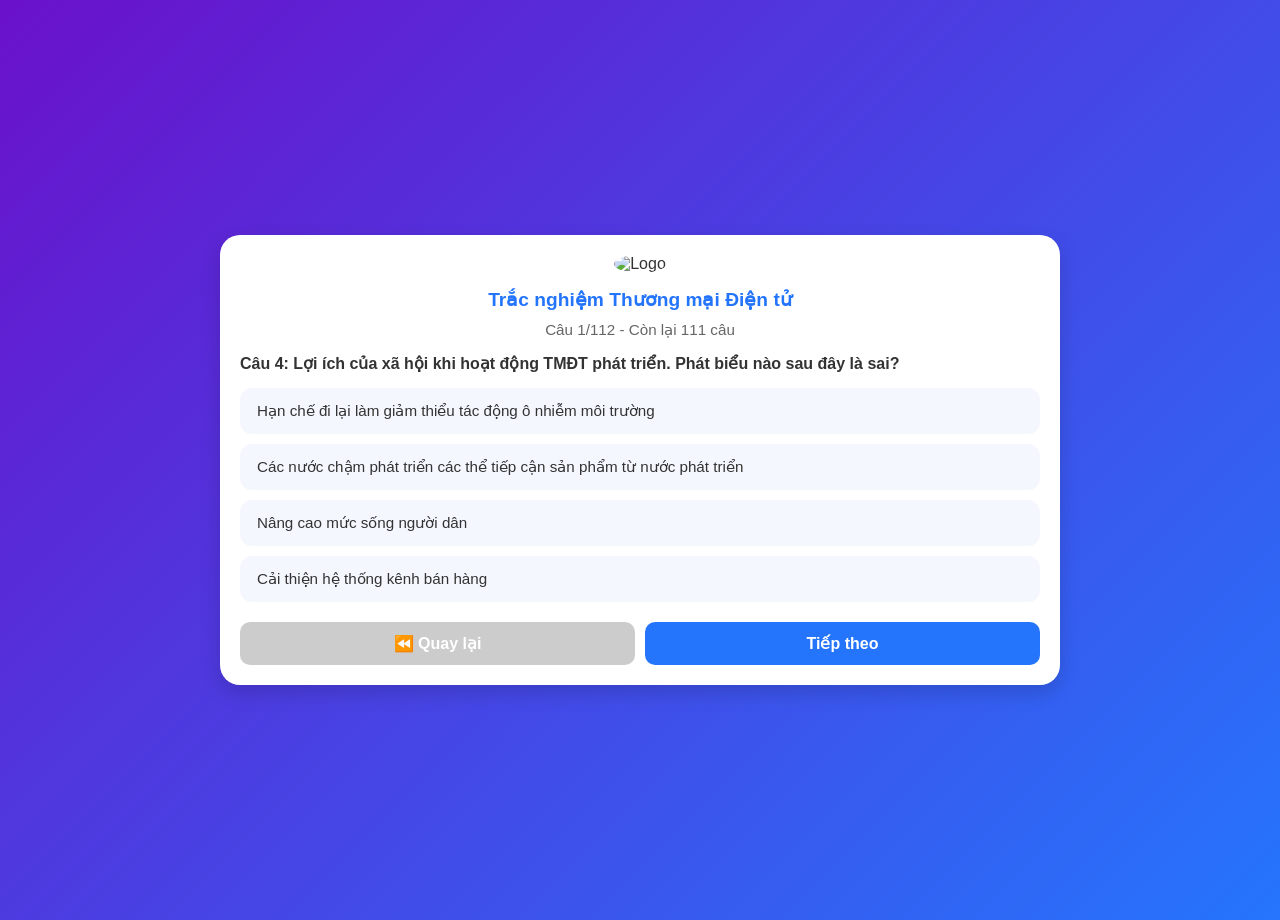
==== commit 47f6dc58: "new" ====
--- a/index.html
+++ b/index.html
@@ -1,21 +1,21 @@
 <!DOCTYPE html>
 <html lang="vi">
 <head>
-    <link rel="icon" href="/asset/img/tom.svg" type="image/png">
+  <link rel="icon" href="/asset/img/tom.svg" type="image/png">
   <meta charset="UTF-8">
+  <meta name="viewport" content="width=device-width, initial-scale=1.0"> <!-- Responsive -->
   <title>TOM - IT</title>
   <style>
     body {
       font-family: "Segoe UI", sans-serif;
       margin: 0;
-      padding: 0;
+      padding: 10px;
       background: linear-gradient(135deg, #6a11cb, #2575fc);
       color: #333;
       display: flex;
       justify-content: center;
       align-items: center;
       min-height: 100vh;
-      /* ngăn chọn/chọn sao chép văn bản (tăng hiệu ứng "khóa") */
       -webkit-user-select: none;
       -moz-user-select: none;
       -ms-user-select: none;
@@ -24,8 +24,9 @@
     .quiz-container {
       background: #fff;
       border-radius: 20px;
-      padding: 30px;
-      width: 800px;
+      padding: 20px;
+      width: 100%;
+      max-width: 800px;
       box-shadow: 0 8px 20px rgba(0,0,0,0.15);
       animation: fadeIn 0.5s ease-in-out;
       max-height: 90vh;
@@ -37,42 +38,43 @@
     }
     .logo {
       text-align: center;
-      margin-bottom: 20px;
+      margin-bottom: 15px;
     }
     .logo img {
-      max-width: 120px;
-      height: 80px;
+      max-width: 100px;
+      height: auto;
       border-radius: 50%;
     }
     .title {
       text-align: center;
-      font-size: 22px;
+      font-size: 1.2rem;
       font-weight: bold;
       margin-bottom: 10px;
       color: #2575fc;
     }
     #progress {
       text-align: center;
-      font-size: 16px;
+      font-size: 0.95rem;
       color: #666;
-      margin-bottom: 20px;
+      margin-bottom: 15px;
     }
     .question {
-      font-size: 20px;
-      margin-bottom: 20px;
+      font-size: 1rem;
+      margin-bottom: 15px;
       font-weight: bold;
     }
 
     /* === OPTION STYLE === */
     .options label {
       display: block;
-      margin: 12px 0;
-      padding: 15px 20px;
+      margin: 10px 0;
+      padding: 12px 15px;
       background: #f5f7ff;
       border: 2px solid transparent;
       border-radius: 12px;
       cursor: pointer;
       transition: all 0.3s ease;
+      font-size: 0.95rem;
     }
     .options input { display: none; }
     .options label:hover {
@@ -86,7 +88,7 @@
       color: #fff;
       background: #2575fc;
       border-radius: 10px;
-      padding: 12px 15px;
+      padding: 10px 12px;
       box-shadow: 0 0 12px rgba(37,117,252,0.5);
       animation: pulse 0.3s ease;
     }
@@ -97,40 +99,50 @@
     }
 
     .controls {
-      margin-top: 25px;
+      margin-top: 20px;
       display: flex;
-      justify-content: space-between;
+      gap: 10px;
+      flex-wrap: wrap;
     }
     button {
-      padding: 12px 20px;
+      flex: 1;
+      padding: 12px;
       border: none;
       border-radius: 10px;
       cursor: pointer;
       background: #2575fc;
       color: white;
-      font-size: 16px;
+      font-size: 1rem;
       font-weight: bold;
       transition: all 0.3s;
     }
-    button:hover { background: #6a11cb; transform: scale(1.05); }
+    button:hover { background: #6a11cb; transform: scale(1.03); }
     button:disabled { background: #ccc; cursor: not-allowed; }
     .summary {
-      font-size: 22px;
+      font-size: 1.2rem;
       font-weight: bold;
       color: #2575fc;
-      margin-bottom: 20px;
+      margin-bottom: 15px;
       text-align: center;
     }
-    .review { margin-top: 20px; }
-    .review .question { font-size: 18px; color: #000; }
+    .review { margin-top: 15px; }
+    .review .question { font-size: 1rem; color: #000; }
     .review .correct { color: green; font-weight: bold; }
     .review .wrong { color: red; font-weight: bold; }
     .answer-block {
       background: #f9f9f9;
-      padding: 10px 15px;
+      padding: 10px;
       border-radius: 8px;
-      margin-bottom: 20px;
+      margin-bottom: 15px;
       border-left: 5px solid #2575fc;
+    }
+
+    /* Responsive nhỏ */
+    @media (max-width: 600px) {
+      .quiz-container { padding: 15px; }
+      .title { font-size: 1rem; }
+      .question { font-size: 0.95rem; }
+      button { font-size: 0.9rem; padding: 10px; }
     }
   </style>
 </head>
@@ -149,7 +161,7 @@
   </div>
 
   <script>
-    const questions =[
+    const questions = [
   {
     "q": "Câu 4: Lợi ích của xã hội khi hoạt động TMĐT phát triển. Phát biểu nào sau đây là sai?",
     "options": [
@@ -1126,8 +1138,8 @@
     let answered = Array(questions.length).fill(null);
 
     function updateProgress() {
-      const progressBox = document.getElementById("progress");
-      progressBox.textContent = `Câu ${current + 1}/${questions.length} - Còn lại ${questions.length - current - 1} câu`;
+      document.getElementById("progress").textContent = 
+        `Câu ${current + 1}/${questions.length} - Còn lại ${questions.length - current - 1} câu`;
     }
 
     function loadQuestion() {
@@ -1191,7 +1203,7 @@
       });
       reviewHtml += `
         </div>
-        <div style="text-align:center; margin-top:20px;">
+        <div style="text-align:center; margin-top:15px;">
           <button onclick="restartQuiz()">🔄 Làm lại</button>
         </div>
       `;
@@ -1205,8 +1217,7 @@
     }
 
     loadQuestion();
-
-    /* ===========================
+     /* ===========================
        CODE KHÓA XEM SOURCE (JS)
        ===========================
        - Ngăn chuột phải
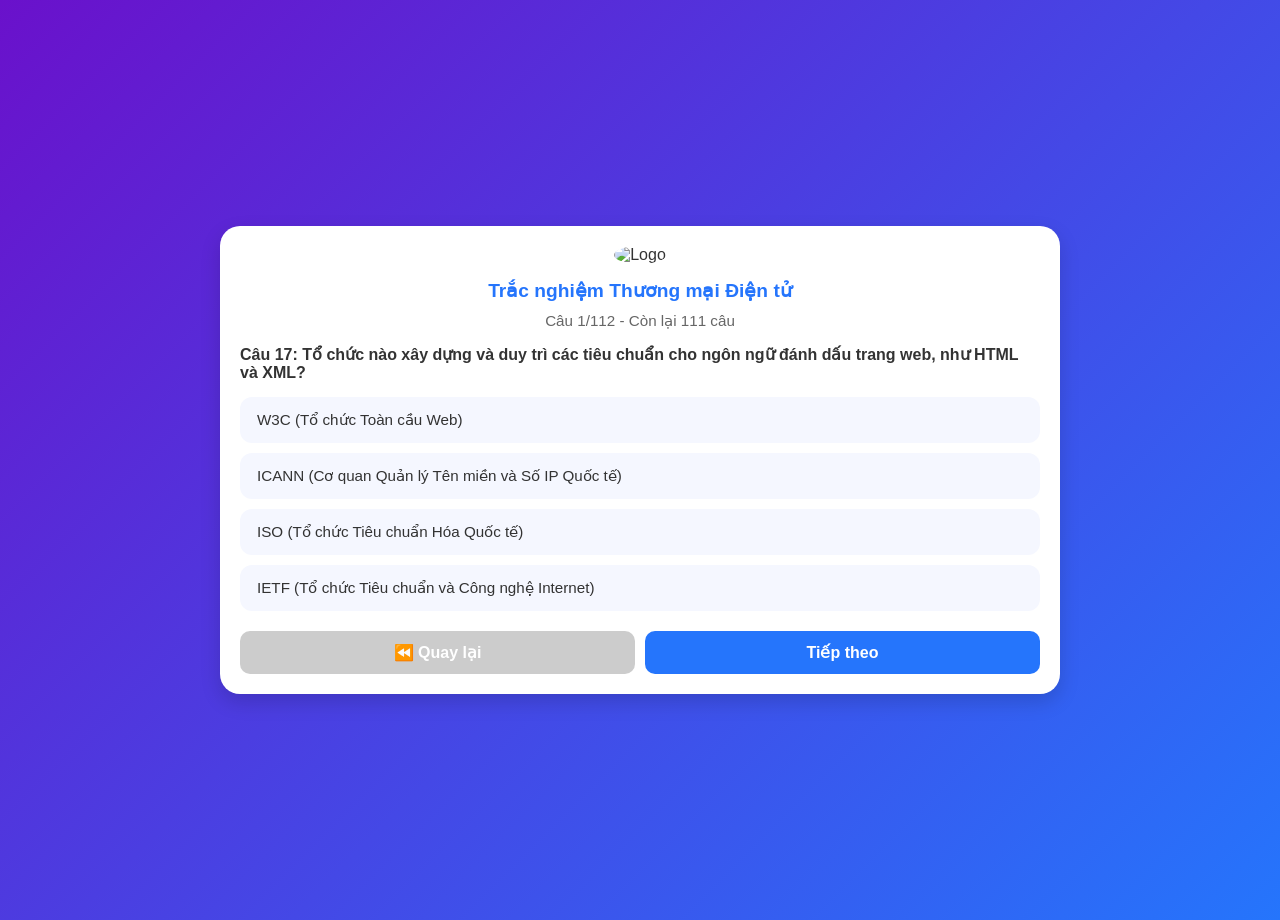
==== commit a733368b: "up" ====
--- a/index.html
+++ b/index.html
@@ -63,7 +63,6 @@
       margin-bottom: 15px;
       font-weight: bold;
     }
-
     /* === OPTION STYLE === */
     .options label {
       display: block;
@@ -97,7 +96,6 @@
       50% { transform: scale(1.02); }
       100% { transform: scale(1); }
     }
-
     .controls {
       margin-top: 20px;
       display: flex;
@@ -136,7 +134,6 @@
       margin-bottom: 15px;
       border-left: 5px solid #2575fc;
     }
-
     /* Responsive nhỏ */
     @media (max-width: 600px) {
       .quiz-container { padding: 15px; }
@@ -144,6 +141,40 @@
       .question { font-size: 0.95rem; }
       button { font-size: 0.9rem; padding: 10px; }
     }
+    /* Block hiển thị đáp án */
+.answer-box {
+  margin-top: 15px;
+  padding: 15px;
+  border-radius: 12px;
+  background: #fefefe;
+  border: 2px solid #e0e7ff;
+  box-shadow: 0 4px 12px rgba(0,0,0,0.1);
+  animation: fadeIn 0.4s ease-in-out;
+}
+.answer-box div {
+  margin: 6px 0;
+  font-size: 0.95rem;
+}
+.answer-box .correct {
+  display: inline-block;
+  padding: 6px 10px;
+  background: #e6ffed;
+  color: #1b8a3f;
+  border-radius: 8px;
+  font-weight: bold;
+}
+.answer-box .wrong {
+  display: inline-block;
+  padding: 6px 10px;
+  background: #ffe6e6;
+  color: #d93025;
+  border-radius: 8px;
+  font-weight: bold;
+}
+.answer-box .icon {
+  font-size: 1.1rem;
+  margin-right: 6px;
+}
   </style>
 </head>
 <body>
@@ -159,7 +190,6 @@
       <button id="nextBtn">⏭ Tiếp theo</button>
     </div>
   </div>
-
   <script>
     const questions = [
   {
@@ -185,7 +215,7 @@
       "Bảo vệ trí tuệ",
       "Cả a và c đều đúng"
     ],
-    "answer": 0
+    "answer": 3
   },
   {
     "q": "Câu 10: Lợi ích của thương mại điện tử đối với doanh nghiệp bao gồm:",
@@ -215,12 +245,12 @@
       "Sự đồng thuận của cả hai bên",
       "Tất cả đều đúng"
     ],
-    "answer": 2
+    "answer": 3
   },
   {
     "q": "Câu 46: Blockchain thường được sử dụng trong thanh toán ở đâu?",
     "options": ["Thẻ tín dụng", "E-wallet", "Tiền ảo", "Chuyển khoản ngân hàng"],
-    "answer": 2
+    "answer": 0
   },
   {
     "q": "Câu 49: Quy định về xử lý tranh chấp trong thương mại điện tử được thấy đề cập trong văn bản nào?",
@@ -230,7 +260,7 @@
       "Luật Bảo vệ Người tiêu dùng",
       "Bộ Luật Dân sự"
     ],
-    "answer": 2
+    "answer": 0
   },
   {
     "q": "Câu 53: Trong những thách thức chính của thương mại điện tử toàn cầu là:",
@@ -240,7 +270,7 @@
       "Thiếu quảng cáo trực tuyến",
       "Hiệu suất thấp trong việc xử lý thanh toán trực tuyến"
     ],
-    "answer": 1
+    "answer": 3
   },
   {
     "q": "Câu 59: \"Smart Card\" là:",
@@ -250,7 +280,7 @@
       "Phương thức thanh toán an toàn",
       "Cả A và B đều đúng"
     ],
-    "answer": 0
+    "answer": 3
   },
   {
     "q": "Câu 9: Theo Luật Giao Dịch Điện tử, người kinh doanh thương mại điện tử phải cung cấp thông tin gì trên trang web của mình?",
@@ -280,7 +310,7 @@
       "Kiểm soát quảng cáo trực tuyến",
       "Cả a và c đều đúng"
     ],
-    "answer": 0
+    "answer": 2
   },
   {
     "q": "Câu 76: Trong hợp đồng điện tử, yếu tố quan trọng nhất để có tính chất pháp lý là:",
@@ -295,7 +325,7 @@
   {
     "q": "Câu 77: Mã giảm giá (discount code) thường được áp dụng ở đâu trong quá trình thanh toán?",
     "options": ["Trang chủ", "Trang sản phẩm", "Trang giỏ hàng", "Trang thanh toán"],
-    "answer": 3
+    "answer": 2
   },
   {
     "q": "Câu 78: Lợi ích chính của thương mại điện tử bao gồm:",
@@ -315,7 +345,7 @@
       "IETF (Tổ chức Tiêu chuẩn và Công nghệ Internet)",
       "ITU (Liên hiệp Viễn thông Quốc tế)"
     ],
-    "answer": 2
+    "answer": 0
   },
   {
     "q": "Câu 90: Hạn chế của thương mại điện tử.",
@@ -350,7 +380,7 @@
       "WIPO (Tổ chức Sở hữu Trí tuệ Thế giới)",
       "ILO (Tổ chức Lao động Quốc tế)"
     ],
-    "answer": 1
+    "answer": 0
   },
   {
     "q": "Câu 6: Chính phủ điện tử là một hình thức thương mại điện tử tham gia bởi các đối tượng nào?",
@@ -1132,45 +1162,83 @@
     ],
     "answer": 1
   }
-]
+];
+
+    // Hàm xáo trộn mảng (Fisher-Yates Shuffle)
+    function shuffleArray(array) {
+      for (let i = array.length - 1; i > 0; i--) {
+        const j = Math.floor(Math.random() * (i + 1));
+        [array[i], array[j]] = [array[j], array[i]];
+      }
+      return array;
+    }
+
+    // Xáo trộn mảng questions khi khởi tạo
+    const shuffledQuestions = shuffleArray([...questions]);
 
     let current = 0;
-    let answered = Array(questions.length).fill(null);
+    let answered = Array(shuffledQuestions.length).fill(null);
+    let showingAnswer = false; // trạng thái: đang hiển thị đáp án hay chưa
 
     function updateProgress() {
-      document.getElementById("progress").textContent = 
-        `Câu ${current + 1}/${questions.length} - Còn lại ${questions.length - current - 1} câu`;
+      document.getElementById("progress").textContent =
+        `Câu ${current + 1}/${shuffledQuestions.length} - Còn lại ${shuffledQuestions.length - current - 1} câu`;
     }
 
     function loadQuestion() {
       const qBox = document.getElementById("quiz");
-      const q = questions[current];
+      const q = shuffledQuestions[current];
       let html = `<div class="question">${q.q}</div><div class="options">`;
-      q.options.forEach((opt,i)=>{
-        const checked = answered[current]===i ? "checked" : "";
+      q.options.forEach((opt, i) => {
+        const checked = answered[current] === i ? "checked" : "";
         html += `
           <label>
             <input type="radio" name="opt" value="${i}" ${checked}>
             <span>${opt}</span>
           </label>`;
       });
-      html += "</div>";
+      html += "</div><div id='answerBox'></div>";
       qBox.innerHTML = html;
 
-      document.getElementById("prevBtn").disabled = current===0;
-      document.getElementById("nextBtn").innerText = current===questions.length-1 ? "Kết thúc" : "Tiếp theo";
+      document.getElementById("prevBtn").disabled = current === 0;
+      document.getElementById("nextBtn").innerText = current === shuffledQuestions.length - 1 ? "Kết thúc" : "Tiếp theo";
 
-      document.querySelectorAll('input[name="opt"]').forEach(input=>{
-        input.addEventListener("change", e=>{
+      document.querySelectorAll('input[name="opt"]').forEach(input => {
+        input.addEventListener("change", e => {
           answered[current] = parseInt(e.target.value);
         });
       });
 
       updateProgress();
+      showingAnswer = false; // reset trạng thái
     }
 
-    document.getElementById("nextBtn").addEventListener("click", ()=>{
-      if(current < questions.length-1){
+    document.getElementById("nextBtn").addEventListener("click", () => {
+      if (!showingAnswer) {
+        // Hiển thị đáp án trước
+        const q = shuffledQuestions[current];
+        const userAns = answered[current];
+        let ansHtml = `
+  <div class="answer-box">
+    <div>
+      <span class="icon">${userAns === q.answer ? "✅" : "❌"}</span>
+      Bạn chọn: <span class="${userAns === q.answer ? 'correct' : 'wrong'}">
+        ${userAns !== null ? q.options[userAns] : "(không chọn)"}
+      </span>
+    </div>
+    <div>
+      <span class="icon">✔️</span>
+      Đáp án đúng: <span class="correct">${q.options[q.answer]}</span>
+    </div>
+  </div>
+`;
+        document.getElementById("answerBox").innerHTML = ansHtml;
+        showingAnswer = true;
+        return; // dừng lại, chờ lần bấm tiếp theo
+      }
+
+      // Nếu đã hiển thị đáp án rồi thì chuyển câu
+      if (current < shuffledQuestions.length - 1) {
         current++;
         loadQuestion();
       } else {
@@ -1178,25 +1246,25 @@
       }
     });
 
-    document.getElementById("prevBtn").addEventListener("click", ()=>{
-      if(current>0){
+    document.getElementById("prevBtn").addEventListener("click", () => {
+      if (current > 0) {
         current--;
         loadQuestion();
       }
     });
 
-    function showSummary(){
-      const correct = answered.filter((a,i)=>a===questions[i].answer).length;
+    function showSummary() {
+      const correct = answered.filter((a, i) => a === shuffledQuestions[i].answer).length;
       let reviewHtml = `
-        <div class="summary">🎉 Bạn trả lời đúng ${correct}/${questions.length} câu!</div>
+        <div class="summary">🎉 Bạn trả lời đúng ${correct}/${shuffledQuestions.length} câu!</div>
         <div class="review">`;
-      questions.forEach((q,i)=>{
+      shuffledQuestions.forEach((q, i) => {
         const userAns = answered[i];
         const isCorrect = userAns === q.answer;
         reviewHtml += `
           <div class="answer-block">
             <div class="question">${q.q}</div>
-            <div>Bạn chọn: <span class="${isCorrect?'correct':'wrong'}">${userAns!==null?q.options[userAns]:"(không chọn)"}</span></div>
+            <div>Bạn chọn: <span class="${isCorrect ? 'correct' : 'wrong'}">${userAns !== null ? q.options[userAns] : "(không chọn)"}</span></div>
             <div>Đáp án đúng: <span class="correct">${q.options[q.answer]}</span></div>
           </div>
         `;
@@ -1210,14 +1278,14 @@
       document.querySelector(".quiz-container").innerHTML = reviewHtml;
     }
 
-    function restartQuiz(){
+    function restartQuiz() {
       current = 0;
-      answered = Array(questions.length).fill(null);
+      answered = Array(shuffledQuestions.length).fill(null);
       location.reload();
     }
 
     loadQuestion();
-     /* ===========================
+    /* ===========================
        CODE KHÓA XEM SOURCE (JS)
        ===========================
        - Ngăn chuột phải
@@ -1225,48 +1293,41 @@
        - Ngăn chọn text (CSS + event)
        - Lưu ý: chỉ là rào cản client-side
     */
-    (function lockDevTools(){
+    (function lockDevTools() {
       // ngăn menu chuột phải
-      document.addEventListener('contextmenu', function(e){
+      document.addEventListener('contextmenu', function(e) {
         e.preventDefault();
       });
-
       // ngăn chọn (thêm an toàn nếu CSS không đủ)
-      document.addEventListener('selectstart', function(e){
+      document.addEventListener('selectstart', function(e) {
         e.preventDefault();
       });
-
       // ngăn copy/paste từ chuột phải
-      document.addEventListener('copy', function(e){
+      document.addEventListener('copy', function(e) {
         e.preventDefault();
       });
-
       // ngăn tổ hợp phím thường dùng để mở devtools / xem source
-      document.addEventListener('keydown', function(e){
+      document.addEventListener('keydown', function(e) {
         // Normalize key for older browsers
         const key = e.key || e.keyCode;
-
         // F12
         if (e.key === 'F12' || key === 123) {
           e.preventDefault();
           e.stopPropagation();
           return false;
         }
-
         // Ctrl+Shift+I, Ctrl+Shift+J, Ctrl+Shift+C
         if (e.ctrlKey && e.shiftKey && (e.key === 'I' || e.key === 'J' || e.key === 'C')) {
           e.preventDefault();
           e.stopPropagation();
           return false;
         }
-
         // Ctrl+U (view-source)
         if (e.ctrlKey && (e.key === 'U' || e.key === 'u' || key === 85)) {
           e.preventDefault();
           e.stopPropagation();
           return false;
         }
-
         // Ctrl+S, Ctrl+Shift+S (optional: ngăn lưu trang)
         if (e.ctrlKey && (e.key === 's' || e.key === 'S')) {
           e.preventDefault();
@@ -1274,7 +1335,6 @@
           return false;
         }
       });
-
       // Một thủ thuật nhẹ: phát hiện nếu DevTools được mở (không hoàn hảo)
       // (kiểm tra chiều cao width console) — chỉ dùng để reload/ẩn nội dung nếu phát hiện
       let devtoolsOpen = false;
@@ -1295,4 +1355,4 @@
     })();
   </script>
 </body>
-</html>
+</html>
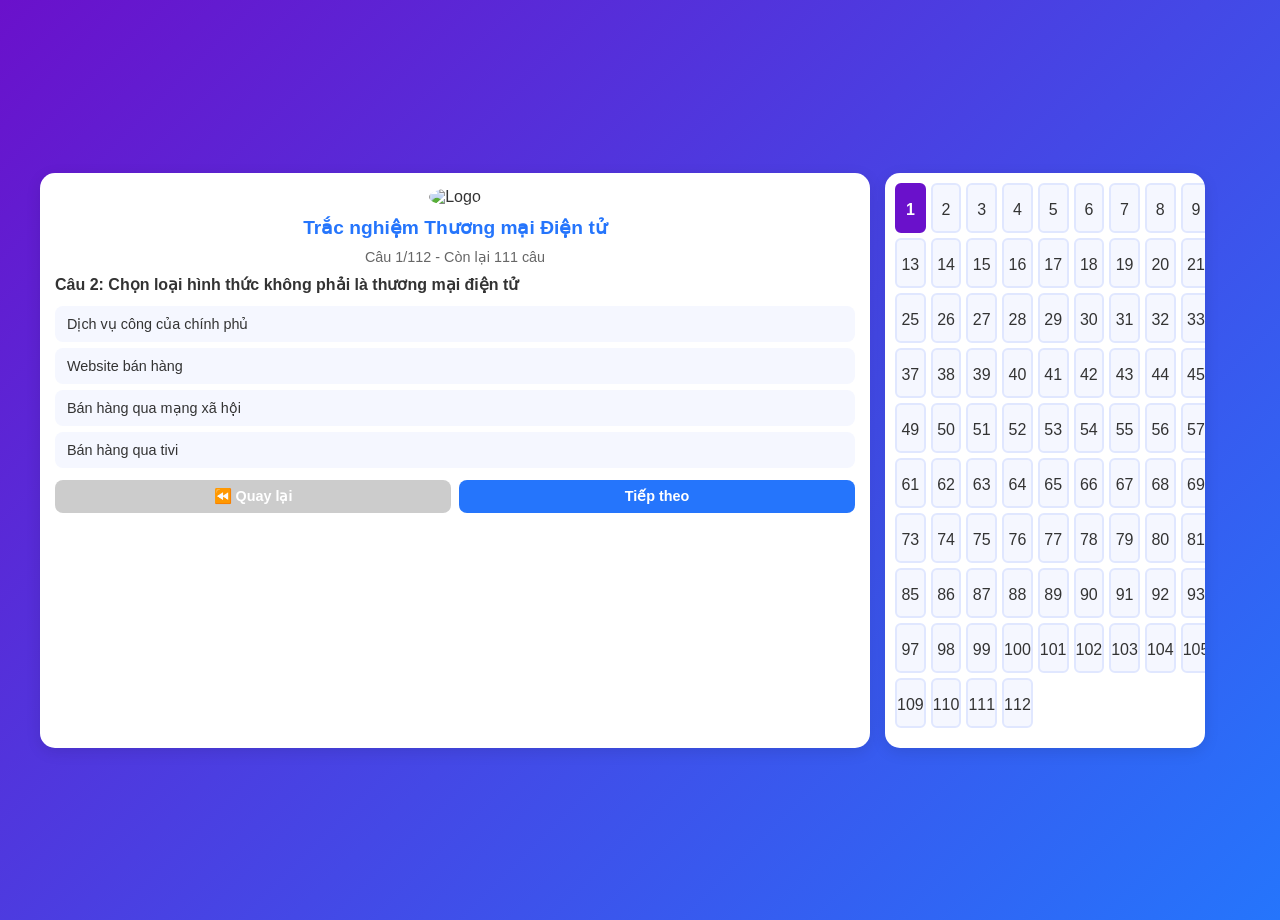
==== commit 94288fcc: "new css" ====
--- a/index.html
+++ b/index.html
@@ -5,1164 +5,999 @@
   <meta charset="UTF-8">
   <meta name="viewport" content="width=device-width, initial-scale=1.0"> <!-- Responsive -->
   <title>TOM - IT</title>
-  <style>
-    body {
-      font-family: "Segoe UI", sans-serif;
-      margin: 0;
-      padding: 10px;
-      background: linear-gradient(135deg, #6a11cb, #2575fc);
-      color: #333;
-      display: flex;
-      justify-content: center;
-      align-items: center;
-      min-height: 100vh;
-      -webkit-user-select: none;
-      -moz-user-select: none;
-      -ms-user-select: none;
-      user-select: none;
-    }
-    .quiz-container {
-      background: #fff;
-      border-radius: 20px;
-      padding: 20px;
-      width: 100%;
-      max-width: 800px;
-      box-shadow: 0 8px 20px rgba(0,0,0,0.15);
-      animation: fadeIn 0.5s ease-in-out;
-      max-height: 90vh;
-      overflow-y: auto;
-    }
-    @keyframes fadeIn {
-      from { opacity: 0; transform: translateY(20px);}
-      to { opacity: 1; transform: translateY(0);}
-    }
-    .logo {
-      text-align: center;
-      margin-bottom: 15px;
-    }
-    .logo img {
-      max-width: 100px;
-      height: auto;
-      border-radius: 50%;
-    }
-    .title {
-      text-align: center;
-      font-size: 1.2rem;
-      font-weight: bold;
-      margin-bottom: 10px;
-      color: #2575fc;
-    }
-    #progress {
-      text-align: center;
-      font-size: 0.95rem;
-      color: #666;
-      margin-bottom: 15px;
-    }
-    .question {
-      font-size: 1rem;
-      margin-bottom: 15px;
-      font-weight: bold;
-    }
-    /* === OPTION STYLE === */
-    .options label {
-      display: block;
-      margin: 10px 0;
-      padding: 12px 15px;
-      background: #f5f7ff;
-      border: 2px solid transparent;
-      border-radius: 12px;
-      cursor: pointer;
-      transition: all 0.3s ease;
-      font-size: 0.95rem;
-    }
-    .options input { display: none; }
-    .options label:hover {
-      background: #e0e7ff;
-      border-color: #2575fc;
-      transform: translateX(5px);
-    }
-    .options input:checked + span {
-      display: block;
-      width: 100%;
-      color: #fff;
-      background: #2575fc;
-      border-radius: 10px;
-      padding: 10px 12px;
-      box-shadow: 0 0 12px rgba(37,117,252,0.5);
-      animation: pulse 0.3s ease;
-    }
-    @keyframes pulse {
-      0% { transform: scale(0.95); }
-      50% { transform: scale(1.02); }
-      100% { transform: scale(1); }
-    }
-    .controls {
-      margin-top: 20px;
-      display: flex;
-      gap: 10px;
-      flex-wrap: wrap;
-    }
-    button {
-      flex: 1;
-      padding: 12px;
-      border: none;
-      border-radius: 10px;
-      cursor: pointer;
-      background: #2575fc;
-      color: white;
-      font-size: 1rem;
-      font-weight: bold;
-      transition: all 0.3s;
-    }
-    button:hover { background: #6a11cb; transform: scale(1.03); }
-    button:disabled { background: #ccc; cursor: not-allowed; }
-    .summary {
-      font-size: 1.2rem;
-      font-weight: bold;
-      color: #2575fc;
-      margin-bottom: 15px;
-      text-align: center;
-    }
-    .review { margin-top: 15px; }
-    .review .question { font-size: 1rem; color: #000; }
-    .review .correct { color: green; font-weight: bold; }
-    .review .wrong { color: red; font-weight: bold; }
-    .answer-block {
-      background: #f9f9f9;
-      padding: 10px;
-      border-radius: 8px;
-      margin-bottom: 15px;
-      border-left: 5px solid #2575fc;
-    }
-    /* Responsive nhỏ */
-    @media (max-width: 600px) {
-      .quiz-container { padding: 15px; }
-      .title { font-size: 1rem; }
-      .question { font-size: 0.95rem; }
-      button { font-size: 0.9rem; padding: 10px; }
-    }
-    /* Block hiển thị đáp án */
-.answer-box {
-  margin-top: 15px;
-  padding: 15px;
-  border-radius: 12px;
-  background: #fefefe;
-  border: 2px solid #e0e7ff;
-  box-shadow: 0 4px 12px rgba(0,0,0,0.1);
-  animation: fadeIn 0.4s ease-in-out;
-}
-.answer-box div {
-  margin: 6px 0;
-  font-size: 0.95rem;
-}
-.answer-box .correct {
-  display: inline-block;
-  padding: 6px 10px;
-  background: #e6ffed;
-  color: #1b8a3f;
-  border-radius: 8px;
-  font-weight: bold;
-}
-.answer-box .wrong {
-  display: inline-block;
-  padding: 6px 10px;
-  background: #ffe6e6;
-  color: #d93025;
-  border-radius: 8px;
-  font-weight: bold;
-}
-.answer-box .icon {
-  font-size: 1.1rem;
-  margin-right: 6px;
-}
-  </style>
+  <link rel="stylesheet" href="asset/css/style.css">
 </head>
 <body>
-  <div class="quiz-container">
-    <div class="logo">
-      <img src="https://preview.redd.it/looking-for-opponents-for-tom-tom-and-jerry-for-a-tier-list-v0-jvusu3d0g5ta1.jpg?width=640&crop=smart&auto=webp&s=d955062a32f183d4554fda823834ef905dffa208" alt="Logo">
+  <div class="container">
+    <div class="quiz-container">
+      <div class="logo">
+        <img src="https://preview.redd.it/looking-for-opponents-for-tom-tom-and-jerry-for-a-tier-list-v0-jvusu3d0g5ta1.jpg?width=640&crop=smart&auto=webp&s=d955062a32f183d4554fda823834ef905dffa208" alt="Logo">
+      </div>
+      <div class="title">Trắc nghiệm Thương mại Điện tử</div>
+      <div id="progress"></div>
+      <div id="quiz"></div>
+      <div class="controls">
+        <button id="prevBtn">⏪ Quay lại</button>
+        <button id="nextBtn">⏭ Tiếp theo</button>
+      </div>
     </div>
-    <div class="title">Trắc nghiệm Thương mại Điện tử</div>
-    <div id="progress"></div>
-    <div id="quiz"></div>
-    <div class="controls">
-      <button id="prevBtn">⏪ Quay lại</button>
-      <button id="nextBtn">⏭ Tiếp theo</button>
+    <div class="grid-container">
+      <div class="question-grid" id="questionGrid"></div>
     </div>
   </div>
   <script>
     const questions = [
-  {
-    "q": "Câu 4: Lợi ích của xã hội khi hoạt động TMĐT phát triển. Phát biểu nào sau đây là sai?",
-    "options": [
-      "Hạn chế đi lại làm giảm thiểu tác động ô nhiễm môi trường",
-      "Các nước chậm phát triển các thể tiếp cận sản phẩm từ nước phát triển",
-      "Nâng cao mức sống người dân",
-      "Cải thiện hệ thống kênh bán hàng"
-    ],
-    "answer": 3
-  },
-  {
-    "q": "Câu 5: Đây là mô hình TMĐT giữa người tiêu dùng với người tiêu dùng trong đó nổi bật 2 hình thức kinh doanh đó là đấu giá trực tuyến và sàn giao dịch trực tuyến.",
-    "options": ["B2G", "C2B", "B2C", "C2C"],
-    "answer": 3
-  },
-  {
-    "q": "Câu 6: Công nghệ WAF (Web Application Firewall) được sử dụng để:",
-    "options": [
-      "Bảo vệ ứng dụng web khỏi tấn công mạng",
-      "Phương thức thanh toán trực tuyến",
-      "Bảo vệ trí tuệ",
-      "Cả a và c đều đúng"
-    ],
-    "answer": 3
-  },
-  {
-    "q": "Câu 10: Lợi ích của thương mại điện tử đối với doanh nghiệp bao gồm:",
-    "options": [
-      "Tăng khả năng tiếp cận và thu hút khách hàng",
-      "Giảm chi phí quảng cáo",
-      "Nhanh chóng triển khai và cập nhật thông tin sản phẩm",
-      "Tất cả các phương án trên"
-    ],
-    "answer": 3
-  },
-  {
-    "q": "Câu 21: Trong mô hình chữ ký số khóa nào được sử dụng để xác nhận chữ ký?",
-    "options": ["Khóa riêng", "Khóa công khai", "Khóa đối xứng", "Mã hóa băm"],
-    "answer": 1
-  },
-  {
-    "q": "Câu 40: Phương thức thanh toán nào cung cấp một phương tiện trực tuyến để chuyển tiền giữa các tài khoản ngân hàng?",
-    "options": ["Thẻ tín dụng", "Internet banking", "Ví điện tử", "Bitcoin"],
-    "answer": 1
-  },
-  {
-    "q": "Câu 43: Hợp đồng thương mại điện tử thường được xác định bởi:",
-    "options": [
-      "Luật pháp và hợp đồng",
-      "Ý chí của doanh nghiệp",
-      "Sự đồng thuận của cả hai bên",
-      "Tất cả đều đúng"
-    ],
-    "answer": 3
-  },
-  {
-    "q": "Câu 46: Blockchain thường được sử dụng trong thanh toán ở đâu?",
-    "options": ["Thẻ tín dụng", "E-wallet", "Tiền ảo", "Chuyển khoản ngân hàng"],
-    "answer": 0
-  },
-  {
-    "q": "Câu 49: Quy định về xử lý tranh chấp trong thương mại điện tử được thấy đề cập trong văn bản nào?",
-    "options": [
-      "Luật Cạnh tranh",
-      "Luật An ninh mạng",
-      "Luật Bảo vệ Người tiêu dùng",
-      "Bộ Luật Dân sự"
-    ],
-    "answer": 0
-  },
-  {
-    "q": "Câu 53: Trong những thách thức chính của thương mại điện tử toàn cầu là:",
-    "options": [
-      "Sự phổ biến của mô hình kinh doanh truyền thống",
-      "Vấn đề về an ninh thông tin",
-      "Thiếu quảng cáo trực tuyến",
-      "Hiệu suất thấp trong việc xử lý thanh toán trực tuyến"
-    ],
-    "answer": 3
-  },
-  {
-    "q": "Câu 59: \"Smart Card\" là:",
-    "options": [
-      "Thẻ thông minh tích hợp thông tin cá nhân",
-      "Công cụ quảng cáo trực tuyến",
-      "Phương thức thanh toán an toàn",
-      "Cả A và B đều đúng"
-    ],
-    "answer": 3
-  },
-  {
-    "q": "Câu 9: Theo Luật Giao Dịch Điện tử, người kinh doanh thương mại điện tử phải cung cấp thông tin gì trên trang web của mình?",
-    "options": [
-      "Mã số thuế doanh nghiệp",
-      "Giá bán chi tiết của sản phẩm",
-      "Tên, địa chỉ, số điện thoại liên lạc",
-      "Tất cả các phương án trên"
-    ],
-    "answer": 3
-  },
-  {
-    "q": "Câu 64: Luật nào quy định về trách nhiệm của bên cung cấp dịch vụ thông tin trực tuyến đối với nội dung được người sử dụng đưa lên?",
-    "options": [
-      "Luật An ninh mạng",
-      "Luật Cạnh tranh",
-      "Luật Bảo vệ Người tiêu dùng",
-      "Bộ Luật Dân sự"
-    ],
-    "answer": 0
-  },
-  {
-    "q": "Câu 69: Biến đổi mã hóa (Encryption) trong thương mại điện tử được sử dụng để:",
-    "options": [
-      "Mã hóa thông tin truyền tải để bảo vệ an toàn giao dịch",
-      "Tăng tốc độ truy cập website",
-      "Kiểm soát quảng cáo trực tuyến",
-      "Cả a và c đều đúng"
-    ],
-    "answer": 2
-  },
-  {
-    "q": "Câu 76: Trong hợp đồng điện tử, yếu tố quan trọng nhất để có tính chất pháp lý là:",
-    "options": [
-      "Chữ ký điện tử",
-      "Thông tin liên lạc của các bên",
-      "Giá trị giao dịch",
-      "Thời gian giao dịch"
-    ],
-    "answer": 0
-  },
-  {
-    "q": "Câu 77: Mã giảm giá (discount code) thường được áp dụng ở đâu trong quá trình thanh toán?",
-    "options": ["Trang chủ", "Trang sản phẩm", "Trang giỏ hàng", "Trang thanh toán"],
-    "answer": 2
-  },
-  {
-    "q": "Câu 78: Lợi ích chính của thương mại điện tử bao gồm:",
-    "options": [
-      "Giảm chi phí vận chuyển",
-      "Mở rộng tầm nhìn và tiếp cận đối tượng khách hàng toàn cầu",
-      "Giảm cạnh tranh",
-      "A và B"
-    ],
-    "answer": 1
-  },
-  {
-    "q": "Câu 85: Tổ chức nào quản lý và duy trì quy tắc và điều kiện cho việc chuyển giao dữ liệu giữa các tổ chức thương mại điện tử trên internet?",
-    "options": [
-      "ICANN (Cơ quan Quản lý Tên miền và Số IP Quốc tế)",
-      "W3C (Tổ chức Toàn cầu Web)",
-      "IETF (Tổ chức Tiêu chuẩn và Công nghệ Internet)",
-      "ITU (Liên hiệp Viễn thông Quốc tế)"
-    ],
-    "answer": 0
-  },
-  {
-    "q": "Câu 90: Hạn chế của thương mại điện tử.",
-    "options": [
-      "Rủi ro trong thanh toán qua mạng",
-      "Thiếu lòng tin vào TMĐT do người bán và người mua không được gặp trực tiếp",
-      "Chuyển đổi thói quen tiêu dùng từ thực đến ảo cần thời gian",
-      "Tất cả đều đúng"
-    ],
-    "answer": 3
-  },
-  {
-    "q": "Câu 94: Loại ví điện tử nào thường được sử dụng để thanh toán trực tuyến và lưu trữ thông tin thẻ tín dụng?",
-    "options": ["PayPal", "Momo", "Google Pay", "Tất cả các phương án trên"],
-    "answer": 3
-  },
-  {
-    "q": "Câu 95: Các mô hình G2G, G2B, G2C được xếp vào nhóm các loại hình nào sau đây?",
-    "options": [
-      "Mô hình dịch vụ công chính phủ triển khai phục vụ doanh nghiệp.",
-      "Các loại hình xây dựng chính phủ điện tử (e-Government).",
-      "Mô hình hỗ trợ doanh nghiệp cung cấp hàng hóa, dịch vụ cho chính phủ thông qua đấu thầu trực tuyến.",
-      "Mô hình TMĐT giữa doanh nghiệp với doanh nghiệp"
-    ],
-    "answer": 1
-  },
-  {
-    "q": "Câu 96: Tổ chức nào thiết lập và duy trì các quy tắc và tiêu chuẩn cho mô hình kinh doanh thương mại điện tử?",
-    "options": [
-      "UNCTAD (Hội nghị Liên hợp quốc về Thương mại và Phát triển)",
-      "ICC (Phòng Thương mại Quốc tế)",
-      "WIPO (Tổ chức Sở hữu Trí tuệ Thế giới)",
-      "ILO (Tổ chức Lao động Quốc tế)"
-    ],
-    "answer": 0
-  },
-  {
-    "q": "Câu 6: Chính phủ điện tử là một hình thức thương mại điện tử tham gia bởi các đối tượng nào?",
-    "options": [
-      "Doanh nghiệp với doanh nghiệp",
-      "Doanh nghiệp với cá nhân",
-      "Cá nhân với cá nhân",
-      "Chính phủ với người dân"
-    ],
-    "answer": 3
-  },
-  {
-    "q": "Câu 2: Lợi ích lớn nhất của cá nhân khi tham gia thương mại điện tử là gì?",
-    "options": [
-      "Người tiêu dùng có nhiều sự lựa chọn hơn về sản phẩm và dịch vụ",
-      "Mua hàng chất lượng hơn",
-      "Được trực tiếp xem hàng trước khi mua",
-      "Mua hàng miễn phí"
-    ],
-    "answer": 0
-  },
-  {
-    "q": "Câu 3: Biện pháp nào giúp giảm rủi ro liên quan đến an ninh thông tin trong thương mại điện tử?",
-    "options": [
-      "Tăng cường quảng cáo trực tuyến",
-      "Sử dụng hệ thống thanh toán không an toàn",
-      "Thiết lập các biện pháp bảo mật mạnh mẽ",
-      "Hạn chế tính tương tác với khách hàng"
-    ],
-    "answer": 2
-  },
-  {
-    "q": "Câu 7: Khái niệm \"Letter of Credit (L/C)\" là gì?",
-    "options": ["Chuyển khoản ngân hàng", "Thẻ tín dụng", "Hóa đơn quốc tế", "Thư tín dụng"],
-    "answer": 3
-  },
-  {
-    "q": "Câu 9: Mục đích chính của \"Công nghệ Blockchain\" trong thương mại điện tử là:",
-    "options": [
-      "Bảo mật giao dịch và ngăn chặn sửa đổi dữ liệu",
-      "Tăng tốc độ truy cập website",
-      "Kiểm soát quảng cáo trực tuyến",
-      "Cả a và b đều đúng"
-    ],
-    "answer": 0
-  },
-  {
-    "q": "Câu 3: Khi nào được coi là bước khởi đầu của thương mại điện tử?",
-    "options": ["Thập kỷ 1950", "Thập kỷ 1970", "Thập kỷ 1990", "Thập kỷ 2000"],
-    "answer": 2
-  },
-  {
-    "q": "Câu 11: Phương tiện điện tử thường dùng nhất để đặt hàng trực tuyến tại Việt Nam là gì?",
-    "options": ["Máy tính bảng", "Laptop", "Điện thoại thông minh", "Máy tính bàn"],
-    "answer": 2
-  },
-  {
-    "q": "Câu 12: \"Công nghệ VPN\" (Virtual Private Network) được sử dụng để:",
-    "options": [
-      "Kết nối mạng riêng ảo qua mạng công cộng",
-      "Tăng tốc độ truy cập website",
-      "Kiểm soát quảng cáo trực tuyến",
-      "Cả a và b đều đúng"
-    ],
-    "answer": 0
-  },
-  {
-    "q": "Câu 13: Điều gì là quan trọng nhất khi xây dựng kế hoạch an ninh cho website thương mại điện tử?",
-    "options": [
-      "Sử dụng mật khẩu đơn giản",
-      "Thường xuyên chấp nhận các thanh toán không an toàn",
-      "Thiết lập các biện pháp bảo mật mạnh mẽ, backup thường xuyên",
-      "Hạn chế cập nhật hệ thống"
-    ],
-    "answer": 2
-  },
-  {
-    "q": "Câu 14: Thanh toán trực tuyến là gì?",
-    "options": [
-      "Thanh toán bằng tiền mặt",
-      "Thanh toán qua internet",
-      "Thanh toán qua thư tín dụng",
-      "Thanh toán qua cổng thanh toán"
-    ],
-    "answer": 1
-  },
-  {
-    "q": "Câu 7: Chứng thực số trong thương mại điện tử liên quan đến việc:",
-    "options": [
-      "Xác nhận danh tính người tham gia giao dịch",
-      "Mã hóa thông tin cá nhân",
-      "Kiểm soát quảng cáo",
-      "Tất cả đều đúng"
-    ],
-    "answer": 0
-  },
-  {
-    "q": "Câu 16: Chứng chỉ SSL (Secure Socket Layer) trong thanh toán trực tuyến có tác dụng gì?",
-    "options": [
-      "Mã hóa thông tin giao dịch",
-      "Xác minh người mua",
-      "Kiểm tra tình trạng đơn hàng",
-      "Quảng cáo sản phẩm"
-    ],
-    "answer": 0
-  },
-  {
-    "q": "Câu 17: Tổ chức nào xây dựng và duy trì các tiêu chuẩn cho ngôn ngữ đánh dấu trang web, như HTML và XML?",
-    "options": [
-      "W3C (Tổ chức Toàn cầu Web)",
-      "ICANN (Cơ quan Quản lý Tên miền và Số IP Quốc tế)",
-      "ISO (Tổ chức Tiêu chuẩn Hóa Quốc tế)",
-      "IETF (Tổ chức Tiêu chuẩn và Công nghệ Internet)"
-    ],
-    "answer": 0
-  },
-  {
-    "q": "Câu 18: Điểm khác biệt cơ bản giữa thanh toán B2B và thanh toán B2C là gì?",
-    "options": ["Giá trị giao dịch", "Phương thức giao dịch", "Thời gian giao dịch", "Khác"],
-    "answer": 0
-  },
-  {
-    "q": "Câu 11: Văn bản pháp luật nào quy định về quản lý, sử dụng dữ liệu cá nhân trong thương mại điện tử?",
-    "options": [
-      "Luật Doanh nghiệp",
-      "Luật An ninh mạng",
-      "Luật Bảo vệ Người tiêu dùng",
-      "Luật Cạnh tranh"
-    ],
-    "answer": 2
-  },
-  {
-    "q": "Câu 20: Dịch vụ thanh toán Google Pay thuộc hệ thống thanh toán nào?",
-    "options": ["E-wallet", "Cổng thanh toán trực tuyến", "Thẻ tín dụng", "Chuyển khoản ngân hàng"],
-    "answer": 0
-  },
-  {
-    "q": "Câu 13: \"DDoS Attack\" là:",
-    "options": [
-      "Cuộc tấn công làm suy giảm hoặc làm ngừng hoạt động website",
-      "Hình thức thanh toán an toàn",
-      "Biện pháp bảo vệ dữ liệu",
-      "Cả a và c đều đúng"
-    ],
-    "answer": 0
-  },
-  {
-    "q": "Câu 23: Theo sách trắng về TMĐT Việt nam 2022 thì dịch vụ hàng hóa được mua bán nhiều nhất trên mạng là gì?",
-    "options": ["Vé máy bay", "Tour du lịch", "Quần áo, giày dép và mỹ phẩm", "Sách, thiết bị trường học"],
-    "answer": 2
-  },
-  {
-    "q": "Câu 24: Biện pháp quan trọng nhất để đảm bảo an toàn cho website thương mại điện tử là gì?",
-    "options": [
-      "Xây dựng tường lửa (firewall)",
-      "Bảo mật cổng thanh toán trực tuyến",
-      "Chống xâm nhập website từ tấn công DoS",
-      "Xây dựng một hệ thương website thương mại điện tử \"kiên cố\" ngay từ đầu và thường xuyên bảo trì, backup website…"
-    ],
-    "answer": 3
-  },
-  {
-    "q": "Câu 25: Chữ ký số được sử dụng chủ yếu để:",
-    "options": [
-      "Chứng thực danh tính của người gửi",
-      "Bảo mật dữ liệu truyền tải",
-      "Tăng tính bí mật của thông tin",
-      "Tất cả các phương án trên"
-    ],
-    "answer": 3
-  },
-  {
-    "q": "Câu 26: Mã SWIFT được sử dụng trong thanh toán quốc tế để định danh gì?",
-    "options": ["Quốc gia", "Ngân hàng", "Loại tiền tệ", "Số tài khoản người nhận"],
-    "answer": 1
-  },
-  {
-    "q": "Câu 27: Giao dịch TMĐT B2C là giao dịch gì?",
-    "options": [
-      "Giao dịch giữa doanh nghiệp và người tiêu dùng",
-      "Giao dịch giữa người tiêu dùng và người tiêu dùng",
-      "Giao dịch giữa chính phủ và người dân",
-      "Giao dịch giữa cá nhân và cá nhân"
-    ],
-    "answer": 0
-  },
-  {
-    "q": "Câu 5: Điều khoản \"Terms and Conditions\" thường chứa đựng các quy định về:",
-    "options": [
-      "Quyền lợi của người tiêu dùng",
-      "Trách nhiệm của doanh nghiệp",
-      "Cả A và B đều đúng",
-      "Tất cả đều sai"
-    ],
-    "answer": 2
-  },
-  {
-    "q": "Câu 29: Rủi ro nổi bật liên quan đến an ninh thông tin trong thương mại điện tử bao gồm:",
-    "options": [
-      "Thiếu nguồn cung ổn định",
-      "Lừa đảo và hack",
-      "Sự chậm trễ trong giao dịch",
-      "Độ phức tạp trong quá trình mua sắm"
-    ],
-    "answer": 1
-  },
-  {
-    "q": "Câu 30: Phương pháp nào sau đây được sử dụng để tạo ra một chữ ký số?",
-    "options": ["Mã hóa đối xứng", "Mã hóa khóa công khai", "Giải mã đối xứng", "Mã hóa băm"],
-    "answer": 1
-  },
-  {
-    "q": "Câu 31: Hợp đồng điện tử có thể bao gồm những yếu tố nào sau đây?",
-    "options": [
-      "Thỏa thuận về giá",
-      "Điều kiện thanh toán",
-      "Quy định về bảo mật thông tin",
-      "Tất cả các phương án trên"
-    ],
-    "answer": 3
-  },
-  {
-    "q": "Câu 6: Theo luật pháp, thông tin cá nhân của người tiêu dùng thường phải được bảo vệ bằng cách:",
-    "options": [
-      "Đồng thuận của người dùng",
-      "Sử dụng chứng thực số",
-      "Tạo ra các trang web an toàn",
-      "Tất cả đều đúng"
-    ],
-    "answer": 3
-  },
-  {
-    "q": "Câu 33: Hệ thống gợi ý thông minh (recommender system) hỗ trợ chức năng gì cho website?",
-    "options": [
-      "Cho phép tìm kiếm sản phẩm",
-      "Hỗ trợ giỏ mua hàng, đặt hàng",
-      "Hiển thị các mặt hàng có liên quan",
-      "Khác"
-    ],
-    "answer": 2
-  },
-  {
-    "q": "Câu 34: Cách ngăn chặn SQL Injection?",
-    "options": [
-      "Sử dụng mã hóa mật khẩu",
-      "Sử dụng câu lệnh SQL phức tạp",
-      "Sử dụng thủ tục lưu trữ SQL",
-      "Sử dụng câu lệnh tham số hóa và câu lệnh chuẩn bị (Prepared Statements)"
-    ],
-    "answer": 3
-  },
-  {
-    "q": "Câu 35: Theo điều 52 Nghị định 52/2013/NĐ-CP quy định về Điều kiện thiết lập website thương mại điện tử bán hàng. Phát biểu nào sau đây là sai?",
-    "options": [
-      "Là thương nhân, tổ chức có chức năng, nhiệm vụ phù hợp hoặc cá nhân đã được cấp mã số thuế cá nhân.",
-      "Có website với tên miền hợp lệ và tuân thủ các quy định về quản lý thông tin trên Internet.",
-      "Cần phải có chứng chỉ về an toàn, bảo mật và phải cài đặt SSL",
-      "Đã thông báo với Bộ Công Thương về việc thiết lập website thương mại điện tử bán hàng theo quy định tại Điều 53 Nghị định này"
-    ],
-    "answer": 2
-  },
-  {
-    "q": "Câu 8: \"SSL\" (Secure Sockets Layer) được sử dụng để:",
-    "options": [
-      "Mã hóa dữ liệu giao dịch",
-      "Bảo vệ trí tuệ",
-      "Quảng cáo trực tuyến",
-      "Cả a và b đều đúng"
-    ],
-    "answer": 0
-  },
-  {
-    "q": "Câu 37: Mô hình TMĐT giữa doanh nghiệp với người tiêu dùng và thường được biết đến với cái tên khác là mô hình bán hàng trực tuyến.",
-    "options": ["B2G", "C2B", "B2C", "C2C"],
-    "answer": 2
-  },
-  {
-    "q": "Câu 38: DDoS là viết tắt của điều gì?",
-    "options": [
-      "Data Download and Storage",
-      "Distributed Denial of Service",
-      "Digital Data Operation System",
-      "Direct Data Overflow System"
-    ],
-    "answer": 1
-  },
-  {
-    "q": "Câu 39: Hợp đồng điện tử là gì?",
-    "options": [
-      "Một tài liệu in ấn được ký bởi các bên",
-      "Một thỏa thuận giữa hai người mua bán",
-      "Một hợp đồng được tạo, chấp nhận và quản lý bằng các phương tiện điện tử",
-      "Một hợp đồng được ký trên giấy"
-    ],
-    "answer": 2
-  },
-  {
-    "q": "Câu 41: Đối tượng nào sau đây không tham gia vào các loại hình kinh doanh TMĐT?",
-    "options": ["Khách hàng", "Chính phủ", "Môi giới", "Doanh nghiệp"],
-    "answer": 2
-  },
-  {
-    "q": "Câu 42: Lợi ích của doanh nghiệp khi tham gia thương mại điện tử. Phát biểu nào sau đây là sai?",
-    "options": [
-      "Mở rộng thị trường: tìm kiếm, tiếp cận nhà cung cấp, khách hàng và đối tác trên khắp thế giới.",
-      "Năng suất lao động tăng cao vì luôn cải tiến quy trình sản xuất",
-      "Cải thiện hệ thống phân phối do giảm lượng hàng lưu kho và độ trễ trong phân phối hàng",
-      "Vượt giới hạn về thời gian vì hoạt động kinh doanh được thực hiện 24/7"
-    ],
-    "answer": 1
-  },
-  {
-    "q": "Câu 44: Tổ chức nào chịu trách nhiệm xây dựng các tiêu chuẩn an ninh thông tin trong thương mại điện tử?",
-    "options": [
-      "ISO (Tổ chức Tiêu chuẩn Hóa Quốc tế)",
-      "WHO (Tổ chức Y tế Thế giới)",
-      "WTO (Tổ chức Thương mại Thế giới)",
-      "UNICEF (Quỹ Nhi đồng Quốc tế)"
-    ],
-    "answer": 0
-  },
-  {
-    "q": "Câu 45: Làm thế nào để bảo vệ trước tấn công DDoS?",
-    "options": [
-      "Sử dụng mật khẩu yếu",
-      "Cập nhật phần mềm thường xuyên",
-      "Chia sẻ thông tin đăng nhập công khai",
-      "Tăng cường sử dụng cookie"
-    ],
-    "answer": 1
-  },
-  {
-    "q": "Câu 47: Khi nào Việt Nam có sự phổ biến và phát triển đáng kể trong lĩnh vực thương mại điện tử?",
-    "options": ["Thập kỷ 1990", "Thập kỷ 2000", "Thập kỷ 1980", "Thập kỷ 1970"],
-    "answer": 1
-  },
-  {
-    "q": "Câu 48: SQL Injection là gì?",
-    "options": [
-      "Một loại tấn công nhắm vào hệ thống điều khiển tàu hỏa",
-      "Một phương pháp để thực hiện truy vấn SQL trái phép",
-      "Một loại virus tấn công dữ liệu cá nhân",
-      "Một kỹ thuật mã hóa dữ liệu"
-    ],
-    "answer": 1
-  },
-  {
-    "q": "Câu 2: Chọn loại hình thức không phải là thương mại điện tử",
-    "options": [
-      "Dịch vụ công của chính phủ",
-      "Website bán hàng",
-      "Bán hàng qua mạng xã hội",
-      "Bán hàng qua tivi"
-    ],
-    "answer": 3
-  },
-  {
-    "q": "Câu 51: Tại sao việc sử dụng HTTPS (SSL) là một phần quan trọng của an ninh trang web thương mại điện tử?",
-    "options": [
-      "Tăng tốc độ truy cập trang web",
-      "Bảo vệ dữ liệu truyền tải giữa máy khách và máy chủ",
-      "Giảm chi phí vận chuyển",
-      "Giảm rủi ro về sản phẩm giả mạo"
-    ],
-    "answer": 1
-  },
-  {
-    "q": "Câu 52: Rủi ro nào liên quan đến việc không thể kiểm soát chất lượng sản phẩm khi mua sắm trực tuyến?",
-    "options": [
-      "Rủi ro về vận chuyển",
-      "Rủi ro về thanh toán",
-      "Rủi ro về sản phẩm giả mạo hoặc chất lượng kém",
-      "Rủi ro về an ninh thông tin"
-    ],
-    "answer": 2
-  },
-  {
-    "q": "Câu 54: Hình thức thanh toán nào cung cấp một mã số duy nhất để xác nhận giao dịch mỗi lần thanh toán?",
-    "options": ["Thẻ tín dụng", "Chuyển khoản ngân hàng", "OTP (Mã xác nhận một lần)", "Ví điện tử"],
-    "answer": 2
-  },
-  {
-    "q": "Câu 55: Hạn chế phổ biến của thương mại điện tử là:",
-    "options": ["Bảo mật thông tin", "Thiếu tính tương tác", "Phụ thuộc vào kết nối internet", "B & C"],
-    "answer": 3
-  },
-  {
-    "q": "Câu 56: SSL (Secure Sockets Layer) là gì?",
-    "options": [
-      "Là phương thức giao dịch thanh toán trên mạng",
-      "Là một tiêu chuẩn an ninh công nghệ toàn cầu tạo ra một liên kết giữa máy chủ web và trình duyệt.",
-      "Là hình thức số hóa thông tin",
-      "Là loại thẻ tín dụng phổ biến được sử dụng ở nhiều nước trên thế giới"
-    ],
-    "answer": 1
-  },
-  {
-    "q": "Câu 5: Thuật ngữ nào sau đây được dùng nhiều và mô tả đúng về thương mại điện tử",
-    "options": ["E-trade", "E-commerce", "E-business", "E-marketing"],
-    "answer": 1
-  },
-  {
-    "q": "Câu 58: Tổ chức nào quản lý và duy trì tiêu chuẩn cho hệ thống thanh toán thẻ tín dụng và thẻ ghi nợ?",
-    "options": [
-      "SWIFT (Hiệp hội Thanh toán Liên ngân hàng Quốc tế)",
-      "ISO (Tổ chức Tiêu chuẩn Hóa Quốc tế)",
-      "PCI SSC (Hội đồng An ninh Thanh toán Công nghiệp)",
-      "ITU (Liên hiệp Viễn thông Quốc tế)"
-    ],
-    "answer": 2
-  },
-  {
-    "q": "Câu 60: Mô hình nào phục vụ chủ yếu cho việc truyền tải thông tin giữa các cơ quan của chính phủ hoặc giữa các chính phủ với nhau và không vì mục đích thương mại.",
-    "options": ["B2G", "B2B", "G2C", "G2G"],
-    "answer": 3
-  },
-  {
-    "q": "Câu 61: Các mối đe dọa bảo mật đối với website thương mại điện tử là gì?",
-    "options": [
-      "Gian lận tài chính",
-      "Đánh cắp dữ liệu",
-      "Website bị tấn công bằng nhiều hình thức như: DDoS, XSS, Bot…",
-      "Tất cả các ý kiến trên"
-    ],
-    "answer": 3
-  },
-  {
-    "q": "Câu 4: Trang web thương mại điện tử đầu tiên là gì?",
-    "options": ["Amazon", "eBay", "Alibaba", "Pizza Hut"],
-    "answer": 0
-  },
-  {
-    "q": "Câu 12: Tác dụng của văn bản pháp luật về TMĐT. Phát biểu nào sau đây là sai?",
-    "options": [
-      "Tạo quy định thống nhất cho các giao dịch TMĐT",
-      "Hạn chế hàng giả",
-      "Đem lại niềm tin cho các bên tham gia TMĐT gồm cả người bán, người mua và người cung cấp dịch vụ trung gian",
-      "Là cơ sở để giải quyết khi có tranh chấp, là cơ sở để tòa án đưa ra các phán quyết."
-    ],
-    "answer": 1
-  },
-  {
-    "q": "Câu 66: Xếp loại cấp độ phát triển TMĐT cho doanh nghiệp có sở hữu website trên mạng. Ở mức độ này, website còn đơn giản, chỉ là cung cấp thông tin về doanh nghiệp và sản phẩm mà không có các chức năng khác.",
-    "options": [
-      "Cấp độ 1 - hiện diện trên mạng",
-      "Cấp độ 2 - có website chuyên nghiệp",
-      "Cấp độ 3 - chuẩn bị TMĐT",
-      "Cấp độ 4 - áp dụng TMĐT"
-    ],
-    "answer": 0
-  },
-  {
-    "q": "Câu 67: Tổ chức nào chủ trì việc phát hành chứng chỉ SSL để bảo vệ thông tin truyền tải trên internet?",
-    "options": [
-      "IANA (Cơ quan Gán phân định và Chia tách Tên miền Quốc tế)",
-      "CA/Browser Forum (Diễn đàn Chứng chỉ và Trình duyệt)",
-      "IEEE (Hiệp hội Kỹ thuật Điện và Điện tử)",
-      "IEC (Liên hiệp Kỹ thuật Quốc tế)"
-    ],
-    "answer": 1
-  },
-  {
-    "q": "Câu 68: \"Hacker\" là:",
-    "options": [
-      "Người có kỹ năng nâng cao trong lĩnh vực an ninh mạng",
-      "Hình thức thanh toán trực tuyến",
-      "Người làm quảng cáo trực tuyến",
-      "Ý kiến khác"
-    ],
-    "answer": 0
-  },
-  {
-    "q": "Câu 10: Quy định về bảo mật thông tin trong thương mại điện tử được thấy đề cập trong văn bản nào?",
-    "options": [
-      "Luật Cạnh tranh",
-      "Luật Bảo vệ Người tiêu dùng",
-      "Luật An ninh mạng",
-      "Bộ Luật Dân sự"
-    ],
-    "answer": 2
-  },
-  {
-    "q": "Câu 14: \"Biometric Authentication\" sử dụng:",
-    "options": [
-      "Thông tin đăng nhập và mật khẩu",
-      "Thông tin vận chuyển dữ liệu",
-      "Xác nhận bằng đặc điểm sinh học của người dùng",
-      "Cả a và b đều đúng"
-    ],
-    "answer": 2
-  },
-  {
-    "q": "Câu 72: Chữ ký số (digital signature) thường được sử dụng để:",
-    "options": [
-      "Bảo mật dữ liệu cá nhân",
-      "Xác nhận danh tính và chữ ký của người ký",
-      "Quảng bá thương hiệu",
-      "Tất cả đều đúng"
-    ],
-    "answer": 1
-  },
-  {
-    "q": "Câu 73: Luật bảo vệ người tiêu dùng trong thương mại điện tử thường bảo vệ quyền:",
-    "options": [
-      "Hủy bỏ đơn đặt hàng trong vòng x ngày",
-      "Nhận sản phẩm không giống như mô tả",
-      "Trả lại hàng và nhận hoàn tiền",
-      "Tất cả đều đúng"
-    ],
-    "answer": 3
-  },
-  {
-    "q": "Câu 74: Xếp loại cấp độ phát triển TMĐT cho doanh nghiệp bắt đầu triển khai bán hàng hay dịch vụ qua mạng. Tuy nhiên, doanh nghiệp chưa có hệ thống cơ sở dữ liệu nội bộ để phục vụ các giao dịch trên mạng. Các giao dịch còn chậm và không an toàn.",
-    "options": [
-      "Cấp độ 1 - hiện diện trên mạng",
-      "Cấp độ 2 - có website chuyên nghiệp",
-      "Cấp độ 3 - chuẩn bị TMĐT",
-      "Cấp độ 4 - áp dụng TMĐT"
-    ],
-    "answer": 2
-  },
-  {
-    "q": "Câu 75: Mô hình thanh toán Cash on Delivery (COD) là gì?",
-    "options": [
-      "Thanh toán qua cổng thanh toán",
-      "Thanh toán khi nhận hàng",
-      "Thanh toán bằng thẻ tín dụng",
-      "Thanh toán qua chuyển khoản ngân hàng"
-    ],
-    "answer": 1
-  },
-  {
-    "q": "Câu 79: Grab là ví dụ điển hình của mô hình thương mại điện tử tiên tiến nào?",
-    "options": [
-      "Kinh tế chia sẻ (sharing economy)",
-      "Sàn thương mại điện tử",
-      "Mô hình hỗ trợ quảng cáo",
-      "Mô hình giải trí trực tuyến"
-    ],
-    "answer": 0
-  },
-  {
-    "q": "Câu 80: DDoS thường sử dụng phương thức gì để tăng cường lưu lượng mạng?",
-    "options": ["SQL Injection", "Brute Force", "Phishing", "Botnets"],
-    "answer": 3
-  },
-  {
-    "q": "Câu 81: Mô hình thanh toán QR code là gì?",
-    "options": [
-      "Quét mã để thanh toán",
-      "Thanh toán bằng thẻ tín dụng",
-      "Thanh toán qua cổng thanh toán",
-      "Thanh toán khi nhận hàng"
-    ],
-    "answer": 0
-  },
-  {
-    "q": "Câu 82: Tổ chức nào chủ trì xây dựng và duy trì quy tắc cho việc giao dịch tài chính trực tuyến?",
-    "options": [
-      "W3C (Tổ chức Toàn cầu Web)",
-      "ISO (Tổ chức Tiêu chuẩn Hóa Quốc tế)",
-      "SWIFT (Hiệp hội Thanh toán Liên ngân hàng Quốc tế)",
-      "ITU (Liên hiệp Viễn thông Quốc tế)"
-    ],
-    "answer": 2
-  },
-  {
-    "q": "Câu 83: Người kinh doanh thương mại điện tử cần thực hiện các biện pháp nào để bảo vệ thông tin của người tiêu dùng theo quy định của văn bản nào?",
-    "options": [
-      "Luật Cạnh tranh",
-      "Luật An ninh mạng",
-      "Luật Bảo vệ Người tiêu dùng",
-      "Luật Doanh nghiệp"
-    ],
-    "answer": 2
-  },
-  {
-    "q": "Câu 11: \"Phần mềm Antivirus\" là:",
-    "options": [
-      "Phần mềm chống virus và phần mềm độc hại",
-      "Công cụ quảng cáo trực tuyến",
-      "Phương tiện thanh toán trực tuyến",
-      "Cả a và c đều đúng"
-    ],
-    "answer": 0
-  },
-  {
-    "q": "Câu 7: \"Firewall\" trong thương mại điện tử là:",
-    "options": [
-      "Một biện pháp bảo vệ để ngăn chặn tấn công mạng từ bên ngoài",
-      "Công cụ quảng cáo trực tuyến",
-      "Một hình thức thanh toán an toàn",
-      "Cả a và c đều đúng"
-    ],
-    "answer": 0
-  },
-  {
-    "q": "Câu 87: Blockchain thường được sử dụng trong thanh toán nào?",
-    "options": ["Thẻ tín dụng", "E-wallet", "Tiền ảo", "Chuyển khoản ngân hàng"],
-    "answer": 2
-  },
-  {
-    "q": "Câu 12: \"Two-Factor Authentication\" là:",
-    "options": [
-      "Phương thức thanh toán trực tuyến",
-      "Hình thức xác thực bằng hai yếu tố",
-      "Công cụ bảo vệ dữ liệu",
-      "Cả a và b đều đúng"
-    ],
-    "answer": 1
-  },
-  {
-    "q": "Câu 10: \"Malware\" là:",
-    "options": [
-      "Phần mềm độc hại nhằm gây hại cho hệ thống máy tính",
-      "Phương tiện thanh toán trực tuyến",
-      "Quảng cáo trực tuyến",
-      "Cả a và c đều đúng"
-    ],
-    "answer": 0
-  },
-  {
-    "q": "Câu 91: PayPal là dịch vụ thanh toán nào trong thương mại điện tử?",
-    "options": ["E-wallet", "Thẻ tín dụng", "Chuyển khoản ngân hàng", "Thanh toán khi nhận hàng"],
-    "answer": 0
-  },
-  {
-    "q": "Câu 1: Thương mại điện tử là gì?",
-    "options": [
-      "Giao dịch thương mại qua mạng Internet",
-      "Bán hàng qua cửa hàng truyền thống",
-      "Bán hàng qua điện thoại di động",
-      "Bán hàng qua radio và truyền hình"
-    ],
-    "answer": 0
-  },
-  {
-    "q": "Câu 93: \"Electronic Data Interchange (EDI)\" là gì?",
-    "options": [
-      "Hình thức thanh toán trực tuyến",
-      "Hệ thống tiêu chuẩn hóa để truyền tải thông tin kinh doanh và dữ liệu giữa các đối tác thương mại thông qua mạng máy tính",
-      "Phương tiện quảng cáo trực tuyến",
-      "Tất cả đều đúng"
-    ],
-    "answer": 1
-  },
-  {
-    "q": "Câu 97: Sàn thương mại điện tử Tiki, Lazada là hình thức giao dịch gì của TMĐT?",
-    "options": ["G2B", "B2B và B2C", "B2B", "B2C"],
-    "answer": 3
-  },
-  {
-    "q": "Câu 98: Xếp loại cấp độ phát triển TMĐT cho doanh nghiệp có website bán hàng liên kết trực tiếp với dữ liệu trong mạng nội bộ của doanh nghiệp, mọi hoạt động truyền dữ liệu được tự động hóa, hạn chế sự can thiệp của con người và vì thế làm giảm đáng kể chi phí hoạt động và tăng hiệu quả.",
-    "options": [
-      "Cấp độ 1 - hiện diện trên mạng",
-      "Cấp độ 2 - có website chuyên nghiệp",
-      "Cấp độ 3 - chuẩn bị TMĐT",
-      "Cấp độ 4 - áp dụng TMĐT"
-    ],
-    "answer": 3
-  },
-  {
-    "q": "Câu 99: Mô hình kinh doanh thương mại điện tử \"B2C\" nghĩa là:",
-    "options": [
-      "Business to Consumer",
-      "Business to Company",
-      "Consumer to Consumer",
-      "Consumer to Business"
-    ],
-    "answer": 0
-  },
-  {
-    "q": "Câu 100: Dịch vụ thanh toán Apple Pay thuộc hệ thống thanh toán nào?",
-    "options": ["E-wallet", "Thẻ tín dụng", "Chuyển khoản ngân hàng", "Cổng thanh toán trực tuyến"],
-    "answer": 0
-  },
-  {
-    "q": "Câu 101: \"Ransomware\" là:",
-    "options": [
-      "Phần mềm độc hại nhằm mã hóa dữ liệu và đòi tiền chuộc",
-      "Phương thức thanh toán trực tuyến",
-      "Công cụ bảo vệ dữ liệu",
-      "Cả a và c đều đúng"
-    ],
-    "answer": 0
-  },
-  {
-    "q": "Câu 102: Một trong những thách thức chính của thương mại điện tử toàn cầu là:",
-    "options": [
-      "Sự phổ biến của mô hình kinh doanh truyền thống",
-      "Vấn đề về an ninh thông tin",
-      "Thiếu quảng cáo trực tuyến",
-      "Hiệu suất thấp trong việc xử lý thanh toán trực tuyến"
-    ],
-    "answer": 1
-  },
-  {
-    "q": "Câu 103: Hình thức thanh toán phổ biến khi mua hàng trên mạng tại Việt Nam là gì?",
-    "options": ["Thẻ tín dụng", "Thanh toán khi giao hàng (COD)", "Chuyển khoản", "Thẻ ghi nợ"],
-    "answer": 1
-  },
-  {
-    "q": "Câu 104: Văn bản điện tử sẽ có giá trị pháp lý như văn bản viết nếu như hội đủ các điều kiện nào?",
-    "options": [
-      "Khả năng chứa thông tin và thông tin được lưu giữ, tham chiếu lại khi cần",
-      "Đảm bảo tính xác thực của thông tin",
-      "Đảm bảo được tính toàn vẹn của thông tin",
-      "Tất cả các điều kiện trên"
-    ],
-    "answer": 3
-  },
-  {
-    "q": "Câu 105: Nước nào được coi là một trong những quốc gia có thị trường thương mại điện tử lớn nhất thế giới?",
-    "options": ["Trung Quốc", "Ấn Độ", "Mỹ", "Nhật Bản"],
-    "answer": 0
-  },
-  {
-    "q": "Câu 6: SSL (Secure Sockets Layer) được sử dụng để:",
-    "options": [
-      "Bảo vệ an toàn giao dịch qua internet",
-      "Tăng tốc độ truy cập website",
-      "Kiểm soát quảng cáo trực tuyến",
-      "Tất cả đều đúng"
-    ],
-    "answer": 0
-  },
-  {
-    "q": "Câu 107: Rào cản lớn nhất cho việc phát triển ví điện tử chính là các yếu tố nào sau đây?",
-    "options": [
-      "Chưa quen cách thức sử dụng",
-      "Tâm lý lo ngại của người tiêu dùng đối với độ bảo mật của phương tiện thanh toán mới này",
-      "Lỗ hổng bảo mật",
-      "Ý kiến khác"
-    ],
-    "answer": 1
-  },
-  {
-    "q": "Câu 8: Văn bản pháp luật nào quy định về thương mại điện tử tại Việt Nam?",
-    "options": [
-      "Luật Doanh nghiệp",
-      "Luật Cạnh tranh",
-      "Luật Giao dịch điện tử",
-      "Bộ Luật Dân sự"
-    ],
-    "answer": 2
-  },
-  {
-    "q": "Câu 109: Rủi ro phổ biến khiến khách hàng không tin tưởng vào thương mại điện tử là:",
-    "options": [
-      "Chi phí vận chuyển cao",
-      "Độ phức tạp trong quá trình đặt hàng",
-      "Thiếu thông tin sản phẩm chi tiết",
-      "An ninh thông tin không đảm bảo"
-    ],
-    "answer": 3
-  },
-  {
-    "q": "Câu 110: Website mà doanh nghiệp đầu tư phát triển sẽ phục vụ cho mục tiêu nào sau đây?",
-    "options": ["Quảng bá doanh nghiệp", "Kênh bán hàng trực tuyến", "Cả A và B", "Ý kiến khác"],
-    "answer": 2
-  },
-  {
-    "q": "Câu 111: Mô hình thanh toán NFC (Near Field Communication) là gì?",
-    "options": [
-      "Thanh toán qua cổng thanh toán",
-      "Thanh toán khi nhận hàng",
-      "Thanh toán bằng cách chạm vào thiết bị",
-      "Thanh toán qua chuyển khoản ngân hàng"
-    ],
-    "answer": 2
-  },
-  {
-    "q": "Câu 112: Xếp loại cấp độ phát triển TMĐT (theo cách thứ hai) cho doanh nghiệp mà ở đó doanh nghiệp này cho phép thực hiện giao dịch đặt hàng, mua hàng qua website trên mạng, có thể bao gồm cả thanh toán trực tuyến.",
-    "options": [
-      "Cấp độ 1 - thương mại thông tin (i-commerce, i=information: thông tin)",
-      "Cấp độ 2 - thương mại giao dịch (t-commerce, t=transaction: giao dịch)",
-      "Cấp độ 3 - thương mại tích hợp (c-business, c=collaboration, connecting: tích hợp, kết nối)",
-      "Ý kiến khác"
-    ],
-    "answer": 1
-  }
-];
+      {
+        "q": "Câu 4: Lợi ích của xã hội khi hoạt động TMĐT phát triển. Phát biểu nào sau đây là sai?",
+        "options": [
+          "Hạn chế đi lại làm giảm thiểu tác động ô nhiễm môi trường",
+          "Các nước chậm phát triển các thể tiếp cận sản phẩm từ nước phát triển",
+          "Nâng cao mức sống người dân",
+          "Cải thiện hệ thống kênh bán hàng"
+        ],
+        "answer": 3
+      },
+      {
+        "q": "Câu 5: Đây là mô hình TMĐT giữa người tiêu dùng với người tiêu dùng trong đó nổi bật 2 hình thức kinh doanh đó là đấu giá trực tuyến và sàn giao dịch trực tuyến.",
+        "options": ["B2G", "C2B", "B2C", "C2C"],
+        "answer": 3
+      },
+      {
+        "q": "Câu 6: Công nghệ WAF (Web Application Firewall) được sử dụng để:",
+        "options": [
+          "Bảo vệ ứng dụng web khỏi tấn công mạng",
+          "Phương thức thanh toán trực tuyến",
+          "Bảo vệ trí tuệ",
+          "Cả a và c đều đúng"
+        ],
+        "answer": 3
+      },
+      {
+        "q": "Câu 10: Lợi ích của thương mại điện tử đối với doanh nghiệp bao gồm:",
+        "options": [
+          "Tăng khả năng tiếp cận và thu hút khách hàng",
+          "Giảm chi phí quảng cáo",
+          "Nhanh chóng triển khai và cập nhật thông tin sản phẩm",
+          "Tất cả các phương án trên"
+        ],
+        "answer": 3
+      },
+      {
+        "q": "Câu 21: Trong mô hình chữ ký số khóa nào được sử dụng để xác nhận chữ ký?",
+        "options": ["Khóa riêng", "Khóa công khai", "Khóa đối xứng", "Mã hóa băm"],
+        "answer": 1
+      },
+      {
+        "q": "Câu 40: Phương thức thanh toán nào cung cấp một phương tiện trực tuyến để chuyển tiền giữa các tài khoản ngân hàng?",
+        "options": ["Thẻ tín dụng", "Internet banking", "Ví điện tử", "Bitcoin"],
+        "answer": 1
+      },
+      {
+        "q": "Câu 43: Hợp đồng thương mại điện tử thường được xác định bởi:",
+        "options": [
+          "Luật pháp và hợp đồng",
+          "Ý chí của doanh nghiệp",
+          "Sự đồng thuận của cả hai bên",
+          "Tất cả đều đúng"
+        ],
+        "answer": 3
+      },
+      {
+        "q": "Câu 46: Blockchain thường được sử dụng trong thanh toán ở đâu?",
+        "options": ["Thẻ tín dụng", "E-wallet", "Tiền ảo", "Chuyển khoản ngân hàng"],
+        "answer": 0
+      },
+      {
+        "q": "Câu 49: Quy định về xử lý tranh chấp trong thương mại điện tử được thấy đề cập trong văn bản nào?",
+        "options": [
+          "Luật Cạnh tranh",
+          "Luật An ninh mạng",
+          "Luật Bảo vệ Người tiêu dùng",
+          "Bộ Luật Dân sự"
+        ],
+        "answer": 0
+      },
+      {
+        "q": "Câu 53: Trong những thách thức chính của thương mại điện tử toàn cầu là:",
+        "options": [
+          "Sự phổ biến của mô hình kinh doanh truyền thống",
+          "Vấn đề về an ninh thông tin",
+          "Thiếu quảng cáo trực tuyến",
+          "Hiệu suất thấp trong việc xử lý thanh toán trực tuyến"
+        ],
+        "answer": 3
+      },
+      {
+        "q": "Câu 59: \"Smart Card\" là:",
+        "options": [
+          "Thẻ thông minh tích hợp thông tin cá nhân",
+          "Công cụ quảng cáo trực tuyến",
+          "Phương thức thanh toán an toàn",
+          "Cả A và B đều đúng"
+        ],
+        "answer": 3
+      },
+      {
+        "q": "Câu 9: Theo Luật Giao Dịch Điện tử, người kinh doanh thương mại điện tử phải cung cấp thông tin gì trên trang web của mình?",
+        "options": [
+          "Mã số thuế doanh nghiệp",
+          "Giá bán chi tiết của sản phẩm",
+          "Tên, địa chỉ, số điện thoại liên lạc",
+          "Tất cả các phương án trên"
+        ],
+        "answer": 3
+      },
+      {
+        "q": "Câu 64: Luật nào quy định về trách nhiệm của bên cung cấp dịch vụ thông tin trực tuyến đối với nội dung được người sử dụng đưa lên?",
+        "options": [
+          "Luật An ninh mạng",
+          "Luật Cạnh tranh",
+          "Luật Bảo vệ Người tiêu dùng",
+          "Bộ Luật Dân sự"
+        ],
+        "answer": 0
+      },
+      {
+        "q": "Câu 69: Biến đổi mã hóa (Encryption) trong thương mại điện tử được sử dụng để:",
+        "options": [
+          "Mã hóa thông tin truyền tải để bảo vệ an toàn giao dịch",
+          "Tăng tốc độ truy cập website",
+          "Kiểm soát quảng cáo trực tuyến",
+          "Cả a và c đều đúng"
+        ],
+        "answer": 2
+      },
+      {
+        "q": "Câu 76: Trong hợp đồng điện tử, yếu tố quan trọng nhất để có tính chất pháp lý là:",
+        "options": [
+          "Chữ ký điện tử",
+          "Thông tin liên lạc của các bên",
+          "Giá trị giao dịch",
+          "Thời gian giao dịch"
+        ],
+        "answer": 0
+      },
+      {
+        "q": "Câu 77: Mã giảm giá (discount code) thường được áp dụng ở đâu trong quá trình thanh toán?",
+        "options": ["Trang chủ", "Trang sản phẩm", "Trang giỏ hàng", "Trang thanh toán"],
+        "answer": 2
+      },
+      {
+        "q": "Câu 78: Lợi ích chính của thương mại điện tử bao gồm:",
+        "options": [
+          "Giảm chi phí vận chuyển",
+          "Mở rộng tầm nhìn và tiếp cận đối tượng khách hàng toàn cầu",
+          "Giảm cạnh tranh",
+          "A và B"
+        ],
+        "answer": 1
+      },
+      {
+        "q": "Câu 85: Tổ chức nào quản lý và duy trì quy tắc và điều kiện cho việc chuyển giao dữ liệu giữa các tổ chức thương mại điện tử trên internet?",
+        "options": [
+          "ICANN (Cơ quan Quản lý Tên miền và Số IP Quốc tế)",
+          "W3C (Tổ chức Toàn cầu Web)",
+          "IETF (Tổ chức Tiêu chuẩn và Công nghệ Internet)",
+          "ITU (Liên hiệp Viễn thông Quốc tế)"
+        ],
+        "answer": 0
+      },
+      {
+        "q": "Câu 90: Hạn chế của thương mại điện tử.",
+        "options": [
+          "Rủi ro trong thanh toán qua mạng",
+          "Thiếu lòng tin vào TMĐT do người bán và người mua không được gặp trực tiếp",
+          "Chuyển đổi thói quen tiêu dùng từ thực đến ảo cần thời gian",
+          "Tất cả đều đúng"
+        ],
+        "answer": 3
+      },
+      {
+        "q": "Câu 94: Loại ví điện tử nào thường được sử dụng để thanh toán trực tuyến và lưu trữ thông tin thẻ tín dụng?",
+        "options": ["PayPal", "Momo", "Google Pay", "Tất cả các phương án trên"],
+        "answer": 3
+      },
+      {
+        "q": "Câu 95: Các mô hình G2G, G2B, G2C được xếp vào nhóm các loại hình nào sau đây?",
+        "options": [
+          "Mô hình dịch vụ công chính phủ triển khai phục vụ doanh nghiệp.",
+          "Các loại hình xây dựng chính phủ điện tử (e-Government).",
+          "Mô hình hỗ trợ doanh nghiệp cung cấp hàng hóa, dịch vụ cho chính phủ thông qua đấu thầu trực tuyến.",
+          "Mô hình TMĐT giữa doanh nghiệp với doanh nghiệp"
+        ],
+        "answer": 1
+      },
+      {
+        "q": "Câu 96: Tổ chức nào thiết lập và duy trì các quy tắc và tiêu chuẩn cho mô hình kinh doanh thương mại điện tử?",
+        "options": [
+          "UNCTAD (Hội nghị Liên hợp quốc về Thương mại và Phát triển)",
+          "ICC (Phòng Thương mại Quốc tế)",
+          "WIPO (Tổ chức Sở hữu Trí tuệ Thế giới)",
+          "ILO (Tổ chức Lao động Quốc tế)"
+        ],
+        "answer": 0
+      },
+      {
+        "q": "Câu 6: Chính phủ điện tử là một hình thức thương mại điện tử tham gia bởi các đối tượng nào?",
+        "options": [
+          "Doanh nghiệp với doanh nghiệp",
+          "Doanh nghiệp với cá nhân",
+          "Cá nhân với cá nhân",
+          "Chính phủ với người dân"
+        ],
+        "answer": 3
+      },
+      {
+        "q": "Câu 2: Lợi ích lớn nhất của cá nhân khi tham gia thương mại điện tử là gì?",
+        "options": [
+          "Người tiêu dùng có nhiều sự lựa chọn hơn về sản phẩm và dịch vụ",
+          "Mua hàng chất lượng hơn",
+          "Được trực tiếp xem hàng trước khi mua",
+          "Mua hàng miễn phí"
+        ],
+        "answer": 0
+      },
+      {
+        "q": "Câu 3: Biện pháp nào giúp giảm rủi ro liên quan đến an ninh thông tin trong thương mại điện tử?",
+        "options": [
+          "Tăng cường quảng cáo trực tuyến",
+          "Sử dụng hệ thống thanh toán không an toàn",
+          "Thiết lập các biện pháp bảo mật mạnh mẽ",
+          "Hạn chế tính tương tác với khách hàng"
+        ],
+        "answer": 2
+      },
+      {
+        "q": "Câu 7: Khái niệm \"Letter of Credit (L/C)\" là gì?",
+        "options": ["Chuyển khoản ngân hàng", "Thẻ tín dụng", "Hóa đơn quốc tế", "Thư tín dụng"],
+        "answer": 3
+      },
+      {
+        "q": "Câu 9: Mục đích chính của \"Công nghệ Blockchain\" trong thương mại điện tử là:",
+        "options": [
+          "Bảo mật giao dịch và ngăn chặn sửa đổi dữ liệu",
+          "Tăng tốc độ truy cập website",
+          "Kiểm soát quảng cáo trực tuyến",
+          "Cả a và b đều đúng"
+        ],
+        "answer": 0
+      },
+      {
+        "q": "Câu 3: Khi nào được coi là bước khởi đầu của thương mại điện tử?",
+        "options": ["Thập kỷ 1950", "Thập kỷ 1970", "Thập kỷ 1990", "Thập kỷ 2000"],
+        "answer": 2
+      },
+      {
+        "q": "Câu 11: Phương tiện điện tử thường dùng nhất để đặt hàng trực tuyến tại Việt Nam là gì?",
+        "options": ["Máy tính bảng", "Laptop", "Điện thoại thông minh", "Máy tính bàn"],
+        "answer": 2
+      },
+      {
+        "q": "Câu 12: \"Công nghệ VPN\" (Virtual Private Network) được sử dụng để:",
+        "options": [
+          "Kết nối mạng riêng ảo qua mạng công cộng",
+          "Tăng tốc độ truy cập website",
+          "Kiểm soát quảng cáo trực tuyến",
+          "Cả a và b đều đúng"
+        ],
+        "answer": 0
+      },
+      {
+        "q": "Câu 13: Điều gì là quan trọng nhất khi xây dựng kế hoạch an ninh cho website thương mại điện tử?",
+        "options": [
+          "Sử dụng mật khẩu đơn giản",
+          "Thường xuyên chấp nhận các thanh toán không an toàn",
+          "Thiết lập các biện pháp bảo mật mạnh mẽ, backup thường xuyên",
+          "Hạn chế cập nhật hệ thống"
+        ],
+        "answer": 2
+      },
+      {
+        "q": "Câu 14: Thanh toán trực tuyến là gì?",
+        "options": [
+          "Thanh toán bằng tiền mặt",
+          "Thanh toán qua internet",
+          "Thanh toán qua thư tín dụng",
+          "Thanh toán qua cổng thanh toán"
+        ],
+        "answer": 1
+      },
+      {
+        "q": "Câu 7: Chứng thực số trong thương mại điện tử liên quan đến việc:",
+        "options": [
+          "Xác nhận danh tính người tham gia giao dịch",
+          "Mã hóa thông tin cá nhân",
+          "Kiểm soát quảng cáo",
+          "Tất cả đều đúng"
+        ],
+        "answer": 0
+      },
+      {
+        "q": "Câu 16: Chứng chỉ SSL (Secure Socket Layer) trong thanh toán trực tuyến có tác dụng gì?",
+        "options": [
+          "Mã hóa thông tin giao dịch",
+          "Xác minh người mua",
+          "Kiểm tra tình trạng đơn hàng",
+          "Quảng cáo sản phẩm"
+        ],
+        "answer": 0
+      },
+      {
+        "q": "Câu 17: Tổ chức nào xây dựng và duy trì các tiêu chuẩn cho ngôn ngữ đánh dấu trang web, như HTML và XML?",
+        "options": [
+          "W3C (Tổ chức Toàn cầu Web)",
+          "ICANN (Cơ quan Quản lý Tên miền và Số IP Quốc tế)",
+          "ISO (Tổ chức Tiêu chuẩn Hóa Quốc tế)",
+          "IETF (Tổ chức Tiêu chuẩn và Công nghệ Internet)"
+        ],
+        "answer": 0
+      },
+      {
+        "q": "Câu 18: Điểm khác biệt cơ bản giữa thanh toán B2B và thanh toán B2C là gì?",
+        "options": ["Giá trị giao dịch", "Phương thức giao dịch", "Thời gian giao dịch", "Khác"],
+        "answer": 0
+      },
+      {
+        "q": "Câu 11: Văn bản pháp luật nào quy định về quản lý, sử dụng dữ liệu cá nhân trong thương mại điện tử?",
+        "options": [
+          "Luật Doanh nghiệp",
+          "Luật An ninh mạng",
+          "Luật Bảo vệ Người tiêu dùng",
+          "Luật Cạnh tranh"
+        ],
+        "answer": 2
+      },
+      {
+        "q": "Câu 20: Dịch vụ thanh toán Google Pay thuộc hệ thống thanh toán nào?",
+        "options": ["E-wallet", "Cổng thanh toán trực tuyến", "Thẻ tín dụng", "Chuyển khoản ngân hàng"],
+        "answer": 0
+      },
+      {
+        "q": "Câu 13: \"DDoS Attack\" là:",
+        "options": [
+          "Cuộc tấn công làm suy giảm hoặc làm ngừng hoạt động website",
+          "Hình thức thanh toán an toàn",
+          "Biện pháp bảo vệ dữ liệu",
+          "Cả a và c đều đúng"
+        ],
+        "answer": 0
+      },
+      {
+        "q": "Câu 23: Theo sách trắng về TMĐT Việt nam 2022 thì dịch vụ hàng hóa được mua bán nhiều nhất trên mạng là gì?",
+        "options": ["Vé máy bay", "Tour du lịch", "Quần áo, giày dép và mỹ phẩm", "Sách, thiết bị trường học"],
+        "answer": 2
+      },
+      {
+        "q": "Câu 24: Biện pháp quan trọng nhất để đảm bảo an toàn cho website thương mại điện tử là gì?",
+        "options": [
+          "Xây dựng tường lửa (firewall)",
+          "Bảo mật cổng thanh toán trực tuyến",
+          "Chống xâm nhập website từ tấn công DoS",
+          "Xây dựng một hệ thương website thương mại điện tử \"kiên cố\" ngay từ đầu và thường xuyên bảo trì, backup website…"
+        ],
+        "answer": 3
+      },
+      {
+        "q": "Câu 25: Chữ ký số được sử dụng chủ yếu để:",
+        "options": [
+          "Chứng thực danh tính của người gửi",
+          "Bảo mật dữ liệu truyền tải",
+          "Tăng tính bí mật của thông tin",
+          "Tất cả các phương án trên"
+        ],
+        "answer": 3
+      },
+      {
+        "q": "Câu 26: Mã SWIFT được sử dụng trong thanh toán quốc tế để định danh gì?",
+        "options": ["Quốc gia", "Ngân hàng", "Loại tiền tệ", "Số tài khoản người nhận"],
+        "answer": 1
+      },
+      {
+        "q": "Câu 27: Giao dịch TMĐT B2C là giao dịch gì?",
+        "options": [
+          "Giao dịch giữa doanh nghiệp và người tiêu dùng",
+          "Giao dịch giữa người tiêu dùng và người tiêu dùng",
+          "Giao dịch giữa chính phủ và người dân",
+          "Giao dịch giữa cá nhân và cá nhân"
+        ],
+        "answer": 0
+      },
+      {
+        "q": "Câu 5: Điều khoản \"Terms and Conditions\" thường chứa đựng các quy định về:",
+        "options": [
+          "Quyền lợi của người tiêu dùng",
+          "Trách nhiệm của doanh nghiệp",
+          "Cả A và B đều đúng",
+          "Tất cả đều sai"
+        ],
+        "answer": 2
+      },
+      {
+        "q": "Câu 29: Rủi ro nổi bật liên quan đến an ninh thông tin trong thương mại điện tử bao gồm:",
+        "options": [
+          "Thiếu nguồn cung ổn định",
+          "Lừa đảo và hack",
+          "Sự chậm trễ trong giao dịch",
+          "Độ phức tạp trong quá trình mua sắm"
+        ],
+        "answer": 1
+      },
+      {
+        "q": "Câu 30: Phương pháp nào sau đây được sử dụng để tạo ra một chữ ký số?",
+        "options": ["Mã hóa đối xứng", "Mã hóa khóa công khai", "Giải mã đối xứng", "Mã hóa băm"],
+        "answer": 1
+      },
+      {
+        "q": "Câu 31: Hợp đồng điện tử có thể bao gồm những yếu tố nào sau đây?",
+        "options": [
+          "Thỏa thuận về giá",
+          "Điều kiện thanh toán",
+          "Quy định về bảo mật thông tin",
+          "Tất cả các phương án trên"
+        ],
+        "answer": 3
+      },
+      {
+        "q": "Câu 6: Theo luật pháp, thông tin cá nhân của người tiêu dùng thường phải được bảo vệ bằng cách:",
+        "options": [
+          "Đồng thuận của người dùng",
+          "Sử dụng chứng thực số",
+          "Tạo ra các trang web an toàn",
+          "Tất cả đều đúng"
+        ],
+        "answer": 3
+      },
+      {
+        "q": "Câu 33: Hệ thống gợi ý thông minh (recommender system) hỗ trợ chức năng gì cho website?",
+        "options": [
+          "Cho phép tìm kiếm sản phẩm",
+          "Hỗ trợ giỏ mua hàng, đặt hàng",
+          "Hiển thị các mặt hàng có liên quan",
+          "Khác"
+        ],
+        "answer": 2
+      },
+      {
+        "q": "Câu 34: Cách ngăn chặn SQL Injection?",
+        "options": [
+          "Sử dụng mã hóa mật khẩu",
+          "Sử dụng câu lệnh SQL phức tạp",
+          "Sử dụng thủ tục lưu trữ SQL",
+          "Sử dụng câu lệnh tham số hóa và câu lệnh chuẩn bị (Prepared Statements)"
+        ],
+        "answer": 3
+      },
+      {
+        "q": "Câu 35: Theo điều 52 Nghị định 52/2013/NĐ-CP quy định về Điều kiện thiết lập website thương mại điện tử bán hàng. Phát biểu nào sau đây là sai?",
+        "options": [
+          "Là thương nhân, tổ chức có chức năng, nhiệm vụ phù hợp hoặc cá nhân đã được cấp mã số thuế cá nhân.",
+          "Có website với tên miền hợp lệ và tuân thủ các quy định về quản lý thông tin trên Internet.",
+          "Cần phải có chứng chỉ về an toàn, bảo mật và phải cài đặt SSL",
+          "Đã thông báo với Bộ Công Thương về việc thiết lập website thương mại điện tử bán hàng theo quy định tại Điều 53 Nghị định này"
+        ],
+        "answer": 2
+      },
+      {
+        "q": "Câu 8: \"SSL\" (Secure Sockets Layer) được sử dụng để:",
+        "options": [
+          "Mã hóa dữ liệu giao dịch",
+          "Bảo vệ trí tuệ",
+          "Quảng cáo trực tuyến",
+          "Cả a và b đều đúng"
+        ],
+        "answer": 0
+      },
+      {
+        "q": "Câu 37: Mô hình TMĐT giữa doanh nghiệp với người tiêu dùng và thường được biết đến với cái tên khác là mô hình bán hàng trực tuyến.",
+        "options": ["B2G", "C2B", "B2C", "C2C"],
+        "answer": 2
+      },
+      {
+        "q": "Câu 38: DDoS là viết tắt của điều gì?",
+        "options": [
+          "Data Download and Storage",
+          "Distributed Denial of Service",
+          "Digital Data Operation System",
+          "Direct Data Overflow System"
+        ],
+        "answer": 1
+      },
+      {
+        "q": "Câu 39: Hợp đồng điện tử là gì?",
+        "options": [
+          "Một tài liệu in ấn được ký bởi các bên",
+          "Một thỏa thuận giữa hai người mua bán",
+          "Một hợp đồng được tạo, chấp nhận và quản lý bằng các phương tiện điện tử",
+          "Một hợp đồng được ký trên giấy"
+        ],
+        "answer": 2
+      },
+      {
+        "q": "Câu 41: Đối tượng nào sau đây không tham gia vào các loại hình kinh doanh TMĐT?",
+        "options": ["Khách hàng", "Chính phủ", "Môi giới", "Doanh nghiệp"],
+        "answer": 2
+      },
+      {
+        "q": "Câu 42: Lợi ích của doanh nghiệp khi tham gia thương mại điện tử. Phát biểu nào sau đây là sai?",
+        "options": [
+          "Mở rộng thị trường: tìm kiếm, tiếp cận nhà cung cấp, khách hàng và đối tác trên khắp thế giới.",
+          "Năng suất lao động tăng cao vì luôn cải tiến quy trình sản xuất",
+          "Cải thiện hệ thống phân phối do giảm lượng hàng lưu kho và độ trễ trong phân phối hàng",
+          "Vượt giới hạn về thời gian vì hoạt động kinh doanh được thực hiện 24/7"
+        ],
+        "answer": 1
+      },
+      {
+        "q": "Câu 44: Tổ chức nào chịu trách nhiệm xây dựng các tiêu chuẩn an ninh thông tin trong thương mại điện tử?",
+        "options": [
+          "ISO (Tổ chức Tiêu chuẩn Hóa Quốc tế)",
+          "WHO (Tổ chức Y tế Thế giới)",
+          "WTO (Tổ chức Thương mại Thế giới)",
+          "UNICEF (Quỹ Nhi đồng Quốc tế)"
+        ],
+        "answer": 0
+      },
+      {
+        "q": "Câu 45: Làm thế nào để bảo vệ trước tấn công DDoS?",
+        "options": [
+          "Sử dụng mật khẩu yếu",
+          "Cập nhật phần mềm thường xuyên",
+          "Chia sẻ thông tin đăng nhập công khai",
+          "Tăng cường sử dụng cookie"
+        ],
+        "answer": 1
+      },
+      {
+        "q": "Câu 47: Khi nào Việt Nam có sự phổ biến và phát triển đáng kể trong lĩnh vực thương mại điện tử?",
+        "options": ["Thập kỷ 1990", "Thập kỷ 2000", "Thập kỷ 1980", "Thập kỷ 1970"],
+        "answer": 1
+      },
+      {
+        "q": "Câu 48: SQL Injection là gì?",
+        "options": [
+          "Một loại tấn công nhắm vào hệ thống điều khiển tàu hỏa",
+          "Một phương pháp để thực hiện truy vấn SQL trái phép",
+          "Một loại virus tấn công dữ liệu cá nhân",
+          "Một kỹ thuật mã hóa dữ liệu"
+        ],
+        "answer": 1
+      },
+      {
+        "q": "Câu 2: Chọn loại hình thức không phải là thương mại điện tử",
+        "options": [
+          "Dịch vụ công của chính phủ",
+          "Website bán hàng",
+          "Bán hàng qua mạng xã hội",
+          "Bán hàng qua tivi"
+        ],
+        "answer": 3
+      },
+      {
+        "q": "Câu 51: Tại sao việc sử dụng HTTPS (SSL) là một phần quan trọng của an ninh trang web thương mại điện tử?",
+        "options": [
+          "Tăng tốc độ truy cập trang web",
+          "Bảo vệ dữ liệu truyền tải giữa máy khách và máy chủ",
+          "Giảm chi phí vận chuyển",
+          "Giảm rủi ro về sản phẩm giả mạo"
+        ],
+        "answer": 1
+      },
+      {
+        "q": "Câu 52: Rủi ro nào liên quan đến việc không thể kiểm soát chất lượng sản phẩm khi mua sắm trực tuyến?",
+        "options": [
+          "Rủi ro về vận chuyển",
+          "Rủi ro về thanh toán",
+          "Rủi ro về sản phẩm giả mạo hoặc chất lượng kém",
+          "Rủi ro về an ninh thông tin"
+        ],
+        "answer": 2
+      },
+      {
+        "q": "Câu 54: Hình thức thanh toán nào cung cấp một mã số duy nhất để xác nhận giao dịch mỗi lần thanh toán?",
+        "options": ["Thẻ tín dụng", "Chuyển khoản ngân hàng", "OTP (Mã xác nhận một lần)", "Ví điện tử"],
+        "answer": 2
+      },
+      {
+        "q": "Câu 55: Hạn chế phổ biến của thương mại điện tử là:",
+        "options": ["Bảo mật thông tin", "Thiếu tính tương tác", "Phụ thuộc vào kết nối internet", "B & C"],
+        "answer": 3
+      },
+      {
+        "q": "Câu 56: SSL (Secure Sockets Layer) là gì?",
+        "options": [
+          "Là phương thức giao dịch thanh toán trên mạng",
+          "Là một tiêu chuẩn an ninh công nghệ toàn cầu tạo ra một liên kết giữa máy chủ web và trình duyệt.",
+          "Là hình thức số hóa thông tin",
+          "Là loại thẻ tín dụng phổ biến được sử dụng ở nhiều nước trên thế giới"
+        ],
+        "answer": 1
+      },
+      {
+        "q": "Câu 5: Thuật ngữ nào sau đây được dùng nhiều và mô tả đúng về thương mại điện tử",
+        "options": ["E-trade", "E-commerce", "E-business", "E-marketing"],
+        "answer": 1
+      },
+      {
+        "q": "Câu 58: Tổ chức nào quản lý và duy trì tiêu chuẩn cho hệ thống thanh toán thẻ tín dụng và thẻ ghi nợ?",
+        "options": [
+          "SWIFT (Hiệp hội Thanh toán Liên ngân hàng Quốc tế)",
+          "ISO (Tổ chức Tiêu chuẩn Hóa Quốc tế)",
+          "PCI SSC (Hội đồng An ninh Thanh toán Công nghiệp)",
+          "ITU (Liên hiệp Viễn thông Quốc tế)"
+        ],
+        "answer": 2
+      },
+      {
+        "q": "Câu 60: Mô hình nào phục vụ chủ yếu cho việc truyền tải thông tin giữa các cơ quan của chính phủ hoặc giữa các chính phủ với nhau và không vì mục đích thương mại.",
+        "options": ["B2G", "B2B", "G2C", "G2G"],
+        "answer": 3
+      },
+      {
+        "q": "Câu 61: Các mối đe dọa bảo mật đối với website thương mại điện tử là gì?",
+        "options": [
+          "Gian lận tài chính",
+          "Đánh cắp dữ liệu",
+          "Website bị tấn công bằng nhiều hình thức như: DDoS, XSS, Bot…",
+          "Tất cả các ý kiến trên"
+        ],
+        "answer": 3
+      },
+      {
+        "q": "Câu 4: Trang web thương mại điện tử đầu tiên là gì?",
+        "options": ["Amazon", "eBay", "Alibaba", "Pizza Hut"],
+        "answer": 0
+      },
+      {
+        "q": "Câu 12: Tác dụng của văn bản pháp luật về TMĐT. Phát biểu nào sau đây là sai?",
+        "options": [
+          "Tạo quy định thống nhất cho các giao dịch TMĐT",
+          "Hạn chế hàng giả",
+          "Đem lại niềm tin cho các bên tham gia TMĐT gồm cả người bán, người mua và người cung cấp dịch vụ trung gian",
+          "Là cơ sở để giải quyết khi có tranh chấp, là cơ sở để tòa án đưa ra các phán quyết."
+        ],
+        "answer": 1
+      },
+      {
+        "q": "Câu 66: Xếp loại cấp độ phát triển TMĐT cho doanh nghiệp có sở hữu website trên mạng. Ở mức độ này, website còn đơn giản, chỉ là cung cấp thông tin về doanh nghiệp và sản phẩm mà không có các chức năng khác.",
+        "options": [
+          "Cấp độ 1 - hiện diện trên mạng",
+          "Cấp độ 2 - có website chuyên nghiệp",
+          "Cấp độ 3 - chuẩn bị TMĐT",
+          "Cấp độ 4 - áp dụng TMĐT"
+        ],
+        "answer": 0
+      },
+      {
+        "q": "Câu 67: Tổ chức nào chủ trì việc phát hành chứng chỉ SSL để bảo vệ thông tin truyền tải trên internet?",
+        "options": [
+          "IANA (Cơ quan Gán phân định và Chia tách Tên miền Quốc tế)",
+          "CA/Browser Forum (Diễn đàn Chứng chỉ và Trình duyệt)",
+          "IEEE (Hiệp hội Kỹ thuật Điện và Điện tử)",
+          "IEC (Liên hiệp Kỹ thuật Quốc tế)"
+        ],
+        "answer": 1
+      },
+      {
+        "q": "Câu 68: \"Hacker\" là:",
+        "options": [
+          "Người có kỹ năng nâng cao trong lĩnh vực an ninh mạng",
+          "Hình thức thanh toán trực tuyến",
+          "Người làm quảng cáo trực tuyến",
+          "Ý kiến khác"
+        ],
+        "answer": 0
+      },
+      {
+        "q": "Câu 10: Quy định về bảo mật thông tin trong thương mại điện tử được thấy đề cập trong văn bản nào?",
+        "options": [
+          "Luật Cạnh tranh",
+          "Luật Bảo vệ Người tiêu dùng",
+          "Luật An ninh mạng",
+          "Bộ Luật Dân sự"
+        ],
+        "answer": 2
+      },
+      {
+        "q": "Câu 14: \"Biometric Authentication\" sử dụng:",
+        "options": [
+          "Thông tin đăng nhập và mật khẩu",
+          "Thông tin vận chuyển dữ liệu",
+          "Xác nhận bằng đặc điểm sinh học của người dùng",
+          "Cả a và b đều đúng"
+        ],
+        "answer": 2
+      },
+      {
+        "q": "Câu 72: Chữ ký số (digital signature) thường được sử dụng để:",
+        "options": [
+          "Bảo mật dữ liệu cá nhân",
+          "Xác nhận danh tính và chữ ký của người ký",
+          "Quảng bá thương hiệu",
+          "Tất cả đều đúng"
+        ],
+        "answer": 1
+      },
+      {
+        "q": "Câu 73: Luật bảo vệ người tiêu dùng trong thương mại điện tử thường bảo vệ quyền:",
+        "options": [
+          "Hủy bỏ đơn đặt hàng trong vòng x ngày",
+          "Nhận sản phẩm không giống như mô tả",
+          "Trả lại hàng và nhận hoàn tiền",
+          "Tất cả đều đúng"
+        ],
+        "answer": 3
+      },
+      {
+        "q": "Câu 74: Xếp loại cấp độ phát triển TMĐT cho doanh nghiệp bắt đầu triển khai bán hàng hay dịch vụ qua mạng. Tuy nhiên, doanh nghiệp chưa có hệ thống cơ sở dữ liệu nội bộ để phục vụ các giao dịch trên mạng. Các giao dịch còn chậm và không an toàn.",
+        "options": [
+          "Cấp độ 1 - hiện diện trên mạng",
+          "Cấp độ 2 - có website chuyên nghiệp",
+          "Cấp độ 3 - chuẩn bị TMĐT",
+          "Cấp độ 4 - áp dụng TMĐT"
+        ],
+        "answer": 2
+      },
+      {
+        "q": "Câu 75: Mô hình thanh toán Cash on Delivery (COD) là gì?",
+        "options": [
+          "Thanh toán qua cổng thanh toán",
+          "Thanh toán khi nhận hàng",
+          "Thanh toán bằng thẻ tín dụng",
+          "Thanh toán qua chuyển khoản ngân hàng"
+        ],
+        "answer": 1
+      },
+      {
+        "q": "Câu 79: Grab là ví dụ điển hình của mô hình thương mại điện tử tiên tiến nào?",
+        "options": [
+          "Kinh tế chia sẻ (sharing economy)",
+          "Sàn thương mại điện tử",
+          "Mô hình hỗ trợ quảng cáo",
+          "Mô hình giải trí trực tuyến"
+        ],
+        "answer": 0
+      },
+      {
+        "q": "Câu 80: DDoS thường sử dụng phương thức gì để tăng cường lưu lượng mạng?",
+        "options": ["SQL Injection", "Brute Force", "Phishing", "Botnets"],
+        "answer": 3
+      },
+      {
+        "q": "Câu 81: Mô hình thanh toán QR code là gì?",
+        "options": [
+          "Quét mã để thanh toán",
+          "Thanh toán bằng thẻ tín dụng",
+          "Thanh toán qua cổng thanh toán",
+          "Thanh toán khi nhận hàng"
+        ],
+        "answer": 0
+      },
+      {
+        "q": "Câu 82: Tổ chức nào chủ trì xây dựng và duy trì quy tắc cho việc giao dịch tài chính trực tuyến?",
+        "options": [
+          "W3C (Tổ chức Toàn cầu Web)",
+          "ISO (Tổ chức Tiêu chuẩn Hóa Quốc tế)",
+          "SWIFT (Hiệp hội Thanh toán Liên ngân hàng Quốc tế)",
+          "ITU (Liên hiệp Viễn thông Quốc tế)"
+        ],
+        "answer": 2
+      },
+      {
+        "q": "Câu 83: Người kinh doanh thương mại điện tử cần thực hiện các biện pháp nào để bảo vệ thông tin của người tiêu dùng theo quy định của văn bản nào?",
+        "options": [
+          "Luật Cạnh tranh",
+          "Luật An ninh mạng",
+          "Luật Bảo vệ Người tiêu dùng",
+          "Luật Doanh nghiệp"
+        ],
+        "answer": 2
+      },
+      {
+        "q": "Câu 11: \"Phần mềm Antivirus\" là:",
+        "options": [
+          "Phần mềm chống virus và phần mềm độc hại",
+          "Công cụ quảng cáo trực tuyến",
+          "Phương tiện thanh toán trực tuyến",
+          "Cả a và c đều đúng"
+        ],
+        "answer": 0
+      },
+      {
+        "q": "Câu 7: \"Firewall\" trong thương mại điện tử là:",
+        "options": [
+          "Một biện pháp bảo vệ để ngăn chặn tấn công mạng từ bên ngoài",
+          "Công cụ quảng cáo trực tuyến",
+          "Một hình thức thanh toán an toàn",
+          "Cả a và c đều đúng"
+        ],
+        "answer": 0
+      },
+      {
+        "q": "Câu 87: Blockchain thường được sử dụng trong thanh toán nào?",
+        "options": ["Thẻ tín dụng", "E-wallet", "Tiền ảo", "Chuyển khoản ngân hàng"],
+        "answer": 2
+      },
+      {
+        "q": "Câu 12: \"Two-Factor Authentication\" là:",
+        "options": [
+          "Phương thức thanh toán trực tuyến",
+          "Hình thức xác thực bằng hai yếu tố",
+          "Công cụ bảo vệ dữ liệu",
+          "Cả a và b đều đúng"
+        ],
+        "answer": 1
+      },
+      {
+        "q": "Câu 10: \"Malware\" là:",
+        "options": [
+          "Phần mềm độc hại nhằm gây hại cho hệ thống máy tính",
+          "Phương tiện thanh toán trực tuyến",
+          "Quảng cáo trực tuyến",
+          "Cả a và c đều đúng"
+        ],
+        "answer": 0
+      },
+      {
+        "q": "Câu 91: PayPal là dịch vụ thanh toán nào trong thương mại điện tử?",
+        "options": ["E-wallet", "Thẻ tín dụng", "Chuyển khoản ngân hàng", "Thanh toán khi nhận hàng"],
+        "answer": 0
+      },
+      {
+        "q": "Câu 1: Thương mại điện tử là gì?",
+        "options": [
+          "Giao dịch thương mại qua mạng Internet",
+          "Bán hàng qua cửa hàng truyền thống",
+          "Bán hàng qua điện thoại di động",
+          "Bán hàng qua radio và truyền hình"
+        ],
+        "answer": 0
+      },
+      {
+        "q": "Câu 93: \"Electronic Data Interchange (EDI)\" là gì?",
+        "options": [
+          "Hình thức thanh toán trực tuyến",
+          "Hệ thống tiêu chuẩn hóa để truyền tải thông tin kinh doanh và dữ liệu giữa các đối tác thương mại thông qua mạng máy tính",
+          "Phương tiện quảng cáo trực tuyến",
+          "Tất cả đều đúng"
+        ],
+        "answer": 1
+      },
+      {
+        "q": "Câu 97: Sàn thương mại điện tử Tiki, Lazada là hình thức giao dịch gì của TMĐT?",
+        "options": ["G2B", "B2B và B2C", "B2B", "B2C"],
+        "answer": 3
+      },
+      {
+        "q": "Câu 98: Xếp loại cấp độ phát triển TMĐT cho doanh nghiệp có website bán hàng liên kết trực tiếp với dữ liệu trong mạng nội bộ của doanh nghiệp, mọi hoạt động truyền dữ liệu được tự động hóa, hạn chế sự can thiệp của con người và vì thế làm giảm đáng kể chi phí hoạt động và tăng hiệu quả.",
+        "options": [
+          "Cấp độ 1 - hiện diện trên mạng",
+          "Cấp độ 2 - có website chuyên nghiệp",
+          "Cấp độ 3 - chuẩn bị TMĐT",
+          "Cấp độ 4 - áp dụng TMĐT"
+        ],
+        "answer": 3
+      },
+      {
+        "q": "Câu 99: Mô hình kinh doanh thương mại điện tử \"B2C\" nghĩa là:",
+        "options": [
+          "Business to Consumer",
+          "Business to Company",
+          "Consumer to Consumer",
+          "Consumer to Business"
+        ],
+        "answer": 0
+      },
+      {
+        "q": "Câu 100: Dịch vụ thanh toán Apple Pay thuộc hệ thống thanh toán nào?",
+        "options": ["E-wallet", "Thẻ tín dụng", "Chuyển khoản ngân hàng", "Cổng thanh toán trực tuyến"],
+        "answer": 0
+      },
+      {
+        "q": "Câu 101: \"Ransomware\" là:",
+        "options": [
+          "Phần mềm độc hại nhằm mã hóa dữ liệu và đòi tiền chuộc",
+          "Phương thức thanh toán trực tuyến",
+          "Công cụ bảo vệ dữ liệu",
+          "Cả a và c đều đúng"
+        ],
+        "answer": 0
+      },
+      {
+        "q": "Câu 102: Một trong những thách thức chính của thương mại điện tử toàn cầu là:",
+        "options": [
+          "Sự phổ biến của mô hình kinh doanh truyền thống",
+          "Vấn đề về an ninh thông tin",
+          "Thiếu quảng cáo trực tuyến",
+          "Hiệu suất thấp trong việc xử lý thanh toán trực tuyến"
+        ],
+        "answer": 1
+      },
+      {
+        "q": "Câu 103: Hình thức thanh toán phổ biến khi mua hàng trên mạng tại Việt Nam là gì?",
+        "options": ["Thẻ tín dụng", "Thanh toán khi giao hàng (COD)", "Chuyển khoản", "Thẻ ghi nợ"],
+        "answer": 1
+      },
+      {
+        "q": "Câu 104: Văn bản điện tử sẽ có giá trị pháp lý như văn bản viết nếu như hội đủ các điều kiện nào?",
+        "options": [
+          "Khả năng chứa thông tin và thông tin được lưu giữ, tham chiếu lại khi cần",
+          "Đảm bảo tính xác thực của thông tin",
+          "Đảm bảo được tính toàn vẹn của thông tin",
+          "Tất cả các điều kiện trên"
+        ],
+        "answer": 3
+      },
+      {
+        "q": "Câu 105: Nước nào được coi là một trong những quốc gia có thị trường thương mại điện tử lớn nhất thế giới?",
+        "options": ["Trung Quốc", "Ấn Độ", "Mỹ", "Nhật Bản"],
+        "answer": 0
+      },
+      {
+        "q": "Câu 6: SSL (Secure Sockets Layer) được sử dụng để:",
+        "options": [
+          "Bảo vệ an toàn giao dịch qua internet",
+          "Tăng tốc độ truy cập website",
+          "Kiểm soát quảng cáo trực tuyến",
+          "Tất cả đều đúng"
+        ],
+        "answer": 0
+      },
+      {
+        "q": "Câu 107: Rào cản lớn nhất cho việc phát triển ví điện tử chính là các yếu tố nào sau đây?",
+        "options": [
+          "Chưa quen cách thức sử dụng",
+          "Tâm lý lo ngại của người tiêu dùng đối với độ bảo mật của phương tiện thanh toán mới này",
+          "Lỗ hổng bảo mật",
+          "Ý kiến khác"
+        ],
+        "answer": 1
+      },
+      {
+        "q": "Câu 8: Văn bản pháp luật nào quy định về thương mại điện tử tại Việt Nam?",
+        "options": [
+          "Luật Doanh nghiệp",
+          "Luật Cạnh tranh",
+          "Luật Giao dịch điện tử",
+          "Bộ Luật Dân sự"
+        ],
+        "answer": 2
+      },
+      {
+        "q": "Câu 109: Rủi ro phổ biến khiến khách hàng không tin tưởng vào thương mại điện tử là:",
+        "options": [
+          "Chi phí vận chuyển cao",
+          "Độ phức tạp trong quá trình đặt hàng",
+          "Thiếu thông tin sản phẩm chi tiết",
+          "An ninh thông tin không đảm bảo"
+        ],
+        "answer": 3
+      },
+      {
+        "q": "Câu 110: Website mà doanh nghiệp đầu tư phát triển sẽ phục vụ cho mục tiêu nào sau đây?",
+        "options": ["Quảng bá doanh nghiệp", "Kênh bán hàng trực tuyến", "Cả A và B", "Ý kiến khác"],
+        "answer": 2
+      },
+      {
+        "q": "Câu 111: Mô hình thanh toán NFC (Near Field Communication) là gì?",
+        "options": [
+          "Thanh toán qua cổng thanh toán",
+          "Thanh toán khi nhận hàng",
+          "Thanh toán bằng cách chạm vào thiết bị",
+          "Thanh toán qua chuyển khoản ngân hàng"
+        ],
+        "answer": 2
+      },
+      {
+        "q": "Câu 112: Xếp loại cấp độ phát triển TMĐT (theo cách thứ hai) cho doanh nghiệp mà ở đó doanh nghiệp này cho phép thực hiện giao dịch đặt hàng, mua hàng qua website trên mạng, có thể bao gồm cả thanh toán trực tuyến.",
+        "options": [
+          "Cấp độ 1 - thương mại thông tin (i-commerce, i=information: thông tin)",
+          "Cấp độ 2 - thương mại giao dịch (t-commerce, t=transaction: giao dịch)",
+          "Cấp độ 3 - thương mại tích hợp (c-business, c=collaboration, connecting: tích hợp, kết nối)",
+          "Ý kiến khác"
+        ],
+        "answer": 1
+      }
+    ];
 
     // Hàm xáo trộn mảng (Fisher-Yates Shuffle)
     function shuffleArray(array) {
@@ -1183,6 +1018,26 @@
     function updateProgress() {
       document.getElementById("progress").textContent =
         `Câu ${current + 1}/${shuffledQuestions.length} - Còn lại ${shuffledQuestions.length - current - 1} câu`;
+    }
+
+    function updateQuestionGrid() {
+      const grid = document.getElementById("questionGrid");
+      let html = "";
+      shuffledQuestions.forEach((_, i) => {
+        const isAnswered = answered[i] !== null;
+        const isCurrent = i === current;
+        html += `<div class="grid-item ${isAnswered ? 'answered' : ''} ${isCurrent ? 'current' : ''}" data-index="${i}">${i + 1}</div>`;
+      });
+      grid.innerHTML = html;
+
+      // Thêm sự kiện nhấp cho các ô
+      document.querySelectorAll(".grid-item").forEach(item => {
+        item.addEventListener("click", () => {
+          current = parseInt(item.getAttribute("data-index"));
+          showingAnswer = false;
+          loadQuestion();
+        });
+      });
     }
 
     function loadQuestion() {
@@ -1206,10 +1061,12 @@
       document.querySelectorAll('input[name="opt"]').forEach(input => {
         input.addEventListener("change", e => {
           answered[current] = parseInt(e.target.value);
+          updateQuestionGrid();
         });
       });
 
       updateProgress();
+      updateQuestionGrid();
       showingAnswer = false; // reset trạng thái
     }
 
@@ -1219,25 +1076,25 @@
         const q = shuffledQuestions[current];
         const userAns = answered[current];
         let ansHtml = `
-  <div class="answer-box">
-    <div>
-      <span class="icon">${userAns === q.answer ? "✅" : "❌"}</span>
-      Bạn chọn: <span class="${userAns === q.answer ? 'correct' : 'wrong'}">
-        ${userAns !== null ? q.options[userAns] : "(không chọn)"}
-      </span>
-    </div>
-    <div>
-      <span class="icon">✔️</span>
-      Đáp án đúng: <span class="correct">${q.options[q.answer]}</span>
-    </div>
-  </div>
-`;
+          <div class="answer-box">
+            <div>
+              <span class="icon">${userAns === q.answer ? "✅" : "❌"}</span>
+              Bạn chọn: <span class="${userAns === q.answer ? 'correct' : 'wrong'}">
+                ${userAns !== null ? q.options[userAns] : "(không chọn)"}
+              </span>
+            </div>
+            <div>
+              <span class="icon">✔️</span>
+              Đáp án đúng: <span class="correct">${q.options[q.answer]}</span>
+            </div>
+          </div>
+        `;
         document.getElementById("answerBox").innerHTML = ansHtml;
         showingAnswer = true;
         return; // dừng lại, chờ lần bấm tiếp theo
       }
 
-      // Nếu đã hiển thị đáp án rồi thì chuyển câu
+      // Nếu đã hiển thị đáp án thì chuyển câu
       if (current < shuffledQuestions.length - 1) {
         current++;
         loadQuestion();
@@ -1275,7 +1132,7 @@
           <button onclick="restartQuiz()">🔄 Làm lại</button>
         </div>
       `;
-      document.querySelector(".quiz-container").innerHTML = reviewHtml;
+      document.querySelector(".container").innerHTML = reviewHtml; // Hiển thị kết quả trong container
     }
 
     function restartQuiz() {
@@ -1294,49 +1151,38 @@
        - Lưu ý: chỉ là rào cản client-side
     */
     (function lockDevTools() {
-      // ngăn menu chuột phải
       document.addEventListener('contextmenu', function(e) {
         e.preventDefault();
       });
-      // ngăn chọn (thêm an toàn nếu CSS không đủ)
       document.addEventListener('selectstart', function(e) {
         e.preventDefault();
       });
-      // ngăn copy/paste từ chuột phải
       document.addEventListener('copy', function(e) {
         e.preventDefault();
       });
-      // ngăn tổ hợp phím thường dùng để mở devtools / xem source
       document.addEventListener('keydown', function(e) {
-        // Normalize key for older browsers
         const key = e.key || e.keyCode;
-        // F12
         if (e.key === 'F12' || key === 123) {
           e.preventDefault();
           e.stopPropagation();
           return false;
         }
-        // Ctrl+Shift+I, Ctrl+Shift+J, Ctrl+Shift+C
         if (e.ctrlKey && e.shiftKey && (e.key === 'I' || e.key === 'J' || e.key === 'C')) {
           e.preventDefault();
           e.stopPropagation();
           return false;
         }
-        // Ctrl+U (view-source)
         if (e.ctrlKey && (e.key === 'U' || e.key === 'u' || key === 85)) {
           e.preventDefault();
           e.stopPropagation();
           return false;
         }
-        // Ctrl+S, Ctrl+Shift+S (optional: ngăn lưu trang)
         if (e.ctrlKey && (e.key === 's' || e.key === 'S')) {
           e.preventDefault();
           e.stopPropagation();
           return false;
         }
       });
-      // Một thủ thuật nhẹ: phát hiện nếu DevTools được mở (không hoàn hảo)
-      // (kiểm tra chiều cao width console) — chỉ dùng để reload/ẩn nội dung nếu phát hiện
       let devtoolsOpen = false;
       const threshold = 160;
       setInterval(function() {
@@ -1344,8 +1190,6 @@
         const heightThreshold = window.outerHeight - window.innerHeight > threshold;
         if ((widthThreshold || heightThreshold) && !devtoolsOpen) {
           devtoolsOpen = true;
-          // nếu muốn: ẩn nội dung hoặc reload - nhưng tôi khuyến nghị chỉ log
-          // document.body.innerHTML = ""; // (nếu muốn mạnh tay)
           console.clear();
           console.log("DevTools detected - nội dung bị hạn chế.");
         } else if (!(widthThreshold || heightThreshold) && devtoolsOpen) {
--- a/asset/css/style.css
+++ b/asset/css/style.css
@@ -0,0 +1,269 @@
+body {
+    font-family: "Segoe UI", sans-serif;
+    margin: 0;
+    padding: 10px;
+    background: linear-gradient(135deg, #6a11cb, #2575fc);
+    color: #333;
+    display: flex;
+    justify-content: center;
+    align-items: center;
+    min-height: 100vh;
+    -webkit-user-select: none;
+    -moz-user-select: none;
+    -ms-user-select: none;
+    user-select: none;
+  }
+  .container {
+    display: flex;
+    gap: 15px;
+    width: 100%;
+    max-width: 1200px;
+    align-items: stretch;
+  }
+  .quiz-container {
+    background: #fff;
+    border-radius: 15px;
+    padding: 15px;
+    width: 70%;
+    max-width: 800px;
+    box-shadow: 0 4px 15px rgba(0,0,0,0.1);
+    animation: fadeIn 0.5s ease-in-out;
+    overflow-y: auto;
+    max-height: calc(90vh - 20px);
+  }
+  .grid-container {
+    background: #fff;
+    border-radius: 15px;
+    padding: 10px;
+    width: 25%;
+    min-width: 180px;
+    box-shadow: 0 4px 15px rgba(0,0,0,0.1);
+    overflow-y: auto;
+    max-height: calc(90vh - 20px);
+  }
+  .question-grid {
+    display: grid;
+    grid-template-columns: repeat(12, 1fr);
+    gap: 5px;
+    padding-bottom: 10px;
+  }
+  .question-grid .grid-item {
+    background: #f5f7ff;
+    border: 2px solid #e0e7ff;
+    border-radius: 6px;
+    text-align: center;
+    padding: 10px 0;
+    cursor: pointer;
+    font-size: 1rem;
+    transition: all 0.3s ease;
+    height: 50px;
+    line-height: 30px;
+    box-sizing: border-box;
+  }
+  .question-grid .grid-item:hover {
+    background: #e0e7ff;
+    border-color: #2575fc;
+    transform: scale(1.05);
+  }
+  .question-grid .grid-item.answered {
+    background: #2575fc;
+    color: #fff;
+    border-color: #2575fc;
+  }
+  .question-grid .grid-item.current {
+    background: #6a11cb;
+    color: #fff;
+    border-color: #6a11cb;
+    font-weight: bold;
+  }
+  @keyframes fadeIn {
+    from { opacity: 0; transform: translateY(10px); }
+    to { opacity: 1; transform: translateY(0); }
+  }
+  .logo {
+    text-align: center;
+    margin-bottom: 10px;
+  }
+  .logo img {
+    max-width: 100px;
+    height: 140px;
+    height: auto;
+    border-radius: 50%;
+  }
+  .title {
+    text-align: center;
+    font-size: 1.2rem;
+    font-weight: bold;
+    margin-bottom: 10px;
+    color: #2575fc;
+  }
+  #progress {
+    text-align: center;
+    font-size: 0.9rem;
+    color: #666;
+    margin-bottom: 10px;
+  }
+  .question {
+    font-size: 1rem;
+    margin-bottom: 12px;
+    font-weight: bold;
+  }
+  .options label {
+    display: block;
+    margin: 6px 0;
+    padding: 8px 10px;
+    background: #f5f7ff;
+    border: 2px solid transparent;
+    border-radius: 8px;
+    cursor: pointer;
+    transition: all 0.3s ease;
+    font-size: 0.9rem;
+  }
+  .options input { display: none; }
+  .options label:hover {
+    background: #e0e7ff;
+    border-color: #2575fc;
+    transform: translateX(3px);
+  }
+  .options input:checked + span {
+    display: block;
+    width: 100%;
+    color: #fff;
+    background: #2575fc;
+    border-radius: 6px;
+    padding: 6px 8px;
+    box-shadow: 0 0 8px rgba(37,117,252,0.3);
+    animation: pulse 0.3s ease;
+  }
+  @keyframes pulse {
+    0% { transform: scale(0.95); }
+    50% { transform: scale(1.02); }
+    100% { transform: scale(1); }
+  }
+  .controls {
+    margin-top: 12px;
+    display: flex;
+    gap: 8px;
+    flex-wrap: wrap;
+  }
+  button {
+    flex: 1;
+    padding: 8px;
+    border: none;
+    border-radius: 8px;
+    cursor: pointer;
+    background: #2575fc;
+    color: white;
+    font-size: 0.9rem;
+    font-weight: bold;
+    transition: all 0.3s;
+    min-width: 90px;
+  }
+  button:hover { background: #6a11cb; transform: scale(1.03); }
+  button:disabled { background: #ccc; cursor: not-allowed; }
+  .summary {
+    font-size: 1.1rem;
+    font-weight: bold;
+    color: #eaedf2;
+    margin-bottom: 12px;
+    text-align: center;
+  }
+  .review { margin-top: 12px; }
+  .review .question { font-size: 0.9rem; color: #000; }
+  .review .correct { color: green; font-weight: bold; }
+  .review .wrong { color: red; font-weight: bold; }
+  .answer-block {
+    background: #f9f9f9;
+    padding: 8px;
+    border-radius: 6px;
+    margin-bottom: 8px;
+    border-left: 4px solid #2575fc;
+  }
+  .answer-box {
+    margin-top: 12px;
+    padding: 10px;
+    border-radius: 8px;
+    background: #fefefe;
+    border: 2px solid #e0e7ff;
+    box-shadow: 0 3px 8px rgba(0,0,0,0.1);
+    animation: fadeIn 0.4s ease-in-out;
+  }
+  .answer-box div {
+    margin: 4px 0;
+    font-size: 0.85rem;
+  }
+  .answer-box .correct {
+    display: inline-block;
+    padding: 4px 6px;
+    background: #e6ffed;
+    color: #1b8a3f;
+    border-radius: 5px;
+    font-weight: bold;
+  }
+  .answer-box .wrong {
+    display: inline-block;
+    padding: 4px 6px;
+    background: #ffe6e6;
+    color: #d93025;
+    border-radius: 5px;
+    font-weight: bold;
+  }
+  .answer-box .icon {
+    font-size: 0.9rem;
+    margin-right: 4px;
+  }
+  @media (max-width: 900px) {
+    .container {
+      flex-direction: column;
+      align-items: center;
+    }
+    .quiz-container, .grid-container {
+      width: 100%;
+      max-width: 100%;
+    }
+    .question-grid {
+      grid-template-columns: repeat(6, 1fr);
+    }
+  }
+  @media (max-width: 600px) {
+    .quiz-container { padding: 10px; }
+    .title { font-size: 1rem; }
+    .question { font-size: 0.9rem; }
+    button { font-size: 0.85rem; padding: 6px; }
+    .question-grid {
+      grid-template-columns: repeat(4, 1fr);
+    }
+    .options label { padding: 6px 8px; }
+  }
+  @media (max-width: 480px) {
+    body { padding: 5px; }
+    .container { gap: 10px; }
+    .quiz-container, .grid-container {
+      padding: 8px;
+      max-height: calc(90vh - 10px);
+    }
+    .logo img { max-width: 60px; }
+    .title { font-size: 0.9rem; }
+    #progress { font-size: 0.8rem; }
+    .question { font-size: 0.85rem; margin-bottom: 8px; }
+    .options label { margin: 4px 0; padding: 6px; font-size: 0.8rem; }
+    .controls { margin-top: 8px; gap: 5px; }
+    button { font-size: 0.8rem; padding: 5px; min-width: 80px; }
+    .question-grid {
+      grid-template-columns: repeat(3, 1fr);
+    }
+    .question-grid .grid-item {
+      height: 45px;
+      padding: 8px 0;
+      font-size: 0.9rem;
+      line-height: 25px;
+    }
+    .summary { font-size: 1rem; margin-bottom: 8px; }
+    .review { margin-top: 8px; }
+    .review .question { font-size: 0.8rem; }
+    .answer-block { padding: 6px; margin-bottom: 6px; }
+    .answer-box { margin-top: 8px; padding: 8px; }
+    .answer-box div { margin: 3px 0; font-size: 0.75rem; }
+    .answer-box .correct, .answer-box .wrong { padding: 3px 5px; }
+    .answer-box .icon { font-size: 0.8rem; }
+  }
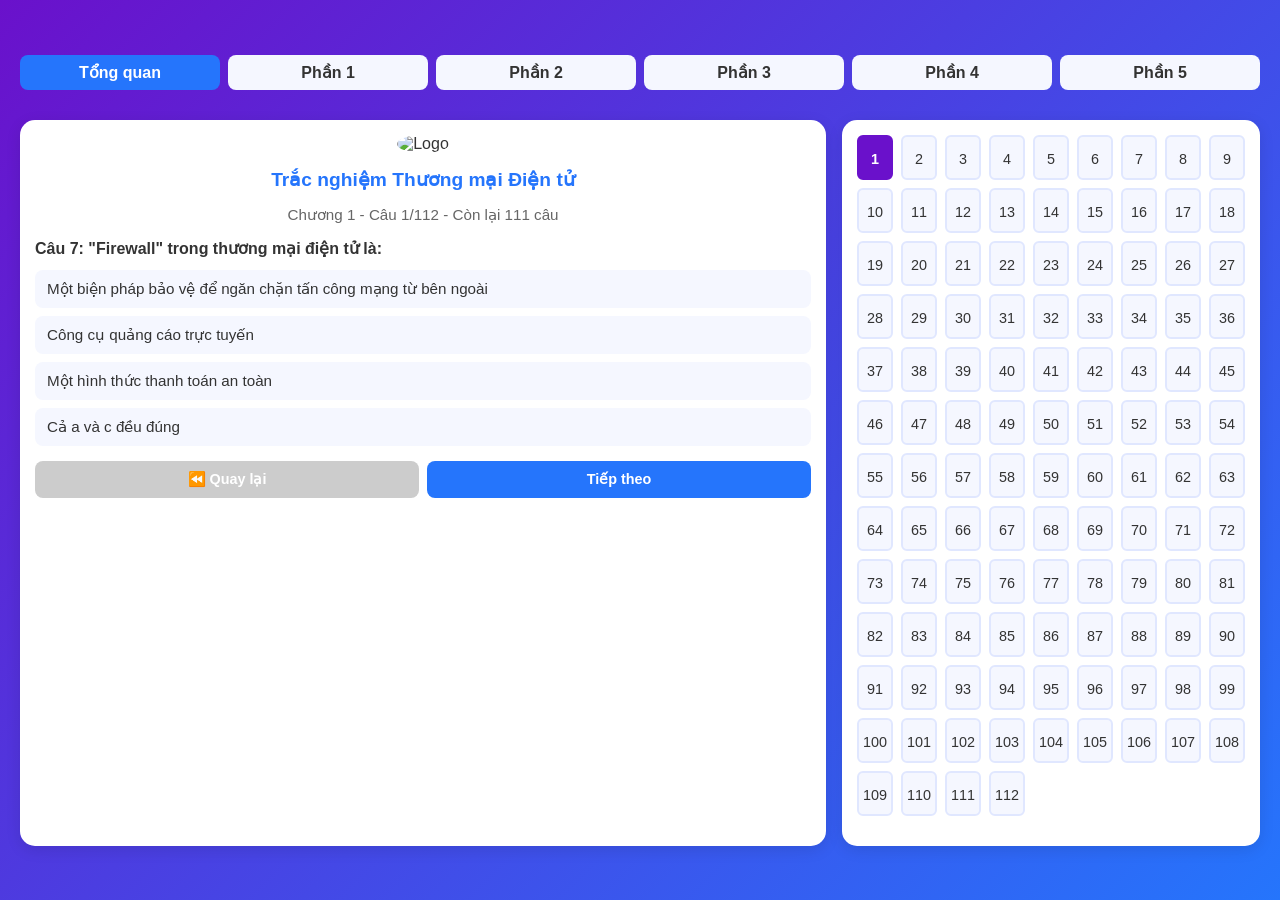
==== commit aa98fb83: "new" ====
--- a/index.html
+++ b/index.html
@@ -3,1003 +3,4006 @@
 <head>
   <link rel="icon" href="/asset/img/tom.svg" type="image/png">
   <meta charset="UTF-8">
-  <meta name="viewport" content="width=device-width, initial-scale=1.0"> <!-- Responsive -->
+  <meta name="viewport" content="width=device-width, initial-scale=1.0">
   <title>TOM - IT</title>
   <link rel="stylesheet" href="asset/css/style.css">
 </head>
 <body>
   <div class="container">
-    <div class="quiz-container">
-      <div class="logo">
-        <img src="https://preview.redd.it/looking-for-opponents-for-tom-tom-and-jerry-for-a-tier-list-v0-jvusu3d0g5ta1.jpg?width=640&crop=smart&auto=webp&s=d955062a32f183d4554fda823834ef905dffa208" alt="Logo">
+    <div class="tabs">
+      <button class="tab active" data-chapter="0">Tổng quan</button>
+      <button class="tab" data-chapter="1">Phần 1</button>
+      <button class="tab" data-chapter="2">Phần 2</button>
+      <button class="tab" data-chapter="3">Phần 3</button>
+      <button class="tab" data-chapter="4">Phần 4</button>
+      <button class="tab" data-chapter="5">Phần 5</button>
+    
+    </div>
+
+    <div class="container-all">
+      <div class="quiz-container">
+        <div class="logo">
+          <img src="https://preview.redd.it/looking-for-opponents-for-tom-tom-and-jerry-for-a-tier-list-v0-jvusu3d0g5ta1.jpg?width=640&crop=smart&auto=webp&s=d955062a32f183d4554fda823834ef905dffa208" alt="Logo">
+        </div>
+        <div class="title">Trắc nghiệm Thương mại Điện tử</div>
+        <div id="progress"></div>
+        <div id="quiz"></div>
+        <div class="controls">
+          <button id="prevBtn">⏪ Quay lại</button>
+          <button id="nextBtn">⏭ Tiếp theo</button>
+        </div>
       </div>
-      <div class="title">Trắc nghiệm Thương mại Điện tử</div>
-      <div id="progress"></div>
-      <div id="quiz"></div>
-      <div class="controls">
-        <button id="prevBtn">⏪ Quay lại</button>
-        <button id="nextBtn">⏭ Tiếp theo</button>
+      <div class="grid-container">
+        <div class="question-grid" id="questionGrid"></div>
       </div>
     </div>
-    <div class="grid-container">
-      <div class="question-grid" id="questionGrid"></div>
-    </div>
+   
   </div>
   <script>
-    const questions = [
-      {
-        "q": "Câu 4: Lợi ích của xã hội khi hoạt động TMĐT phát triển. Phát biểu nào sau đây là sai?",
-        "options": [
-          "Hạn chế đi lại làm giảm thiểu tác động ô nhiễm môi trường",
-          "Các nước chậm phát triển các thể tiếp cận sản phẩm từ nước phát triển",
-          "Nâng cao mức sống người dân",
-          "Cải thiện hệ thống kênh bán hàng"
-        ],
-        "answer": 3
-      },
-      {
-        "q": "Câu 5: Đây là mô hình TMĐT giữa người tiêu dùng với người tiêu dùng trong đó nổi bật 2 hình thức kinh doanh đó là đấu giá trực tuyến và sàn giao dịch trực tuyến.",
-        "options": ["B2G", "C2B", "B2C", "C2C"],
-        "answer": 3
-      },
-      {
-        "q": "Câu 6: Công nghệ WAF (Web Application Firewall) được sử dụng để:",
-        "options": [
-          "Bảo vệ ứng dụng web khỏi tấn công mạng",
-          "Phương thức thanh toán trực tuyến",
-          "Bảo vệ trí tuệ",
-          "Cả a và c đều đúng"
-        ],
-        "answer": 3
-      },
-      {
-        "q": "Câu 10: Lợi ích của thương mại điện tử đối với doanh nghiệp bao gồm:",
-        "options": [
-          "Tăng khả năng tiếp cận và thu hút khách hàng",
-          "Giảm chi phí quảng cáo",
-          "Nhanh chóng triển khai và cập nhật thông tin sản phẩm",
-          "Tất cả các phương án trên"
-        ],
-        "answer": 3
-      },
-      {
-        "q": "Câu 21: Trong mô hình chữ ký số khóa nào được sử dụng để xác nhận chữ ký?",
-        "options": ["Khóa riêng", "Khóa công khai", "Khóa đối xứng", "Mã hóa băm"],
-        "answer": 1
-      },
-      {
-        "q": "Câu 40: Phương thức thanh toán nào cung cấp một phương tiện trực tuyến để chuyển tiền giữa các tài khoản ngân hàng?",
-        "options": ["Thẻ tín dụng", "Internet banking", "Ví điện tử", "Bitcoin"],
-        "answer": 1
-      },
-      {
-        "q": "Câu 43: Hợp đồng thương mại điện tử thường được xác định bởi:",
-        "options": [
-          "Luật pháp và hợp đồng",
-          "Ý chí của doanh nghiệp",
-          "Sự đồng thuận của cả hai bên",
-          "Tất cả đều đúng"
-        ],
-        "answer": 3
-      },
-      {
-        "q": "Câu 46: Blockchain thường được sử dụng trong thanh toán ở đâu?",
-        "options": ["Thẻ tín dụng", "E-wallet", "Tiền ảo", "Chuyển khoản ngân hàng"],
-        "answer": 0
-      },
-      {
-        "q": "Câu 49: Quy định về xử lý tranh chấp trong thương mại điện tử được thấy đề cập trong văn bản nào?",
-        "options": [
-          "Luật Cạnh tranh",
-          "Luật An ninh mạng",
-          "Luật Bảo vệ Người tiêu dùng",
-          "Bộ Luật Dân sự"
-        ],
-        "answer": 0
-      },
-      {
-        "q": "Câu 53: Trong những thách thức chính của thương mại điện tử toàn cầu là:",
-        "options": [
-          "Sự phổ biến của mô hình kinh doanh truyền thống",
-          "Vấn đề về an ninh thông tin",
-          "Thiếu quảng cáo trực tuyến",
-          "Hiệu suất thấp trong việc xử lý thanh toán trực tuyến"
-        ],
-        "answer": 3
-      },
-      {
-        "q": "Câu 59: \"Smart Card\" là:",
-        "options": [
-          "Thẻ thông minh tích hợp thông tin cá nhân",
-          "Công cụ quảng cáo trực tuyến",
-          "Phương thức thanh toán an toàn",
-          "Cả A và B đều đúng"
-        ],
-        "answer": 3
-      },
-      {
-        "q": "Câu 9: Theo Luật Giao Dịch Điện tử, người kinh doanh thương mại điện tử phải cung cấp thông tin gì trên trang web của mình?",
-        "options": [
-          "Mã số thuế doanh nghiệp",
-          "Giá bán chi tiết của sản phẩm",
-          "Tên, địa chỉ, số điện thoại liên lạc",
-          "Tất cả các phương án trên"
-        ],
-        "answer": 3
-      },
-      {
-        "q": "Câu 64: Luật nào quy định về trách nhiệm của bên cung cấp dịch vụ thông tin trực tuyến đối với nội dung được người sử dụng đưa lên?",
-        "options": [
-          "Luật An ninh mạng",
-          "Luật Cạnh tranh",
-          "Luật Bảo vệ Người tiêu dùng",
-          "Bộ Luật Dân sự"
-        ],
-        "answer": 0
-      },
-      {
-        "q": "Câu 69: Biến đổi mã hóa (Encryption) trong thương mại điện tử được sử dụng để:",
-        "options": [
-          "Mã hóa thông tin truyền tải để bảo vệ an toàn giao dịch",
-          "Tăng tốc độ truy cập website",
-          "Kiểm soát quảng cáo trực tuyến",
-          "Cả a và c đều đúng"
-        ],
-        "answer": 2
-      },
-      {
-        "q": "Câu 76: Trong hợp đồng điện tử, yếu tố quan trọng nhất để có tính chất pháp lý là:",
-        "options": [
-          "Chữ ký điện tử",
-          "Thông tin liên lạc của các bên",
-          "Giá trị giao dịch",
-          "Thời gian giao dịch"
-        ],
-        "answer": 0
-      },
-      {
-        "q": "Câu 77: Mã giảm giá (discount code) thường được áp dụng ở đâu trong quá trình thanh toán?",
-        "options": ["Trang chủ", "Trang sản phẩm", "Trang giỏ hàng", "Trang thanh toán"],
-        "answer": 2
-      },
-      {
-        "q": "Câu 78: Lợi ích chính của thương mại điện tử bao gồm:",
-        "options": [
-          "Giảm chi phí vận chuyển",
-          "Mở rộng tầm nhìn và tiếp cận đối tượng khách hàng toàn cầu",
-          "Giảm cạnh tranh",
-          "A và B"
-        ],
-        "answer": 1
-      },
-      {
-        "q": "Câu 85: Tổ chức nào quản lý và duy trì quy tắc và điều kiện cho việc chuyển giao dữ liệu giữa các tổ chức thương mại điện tử trên internet?",
-        "options": [
-          "ICANN (Cơ quan Quản lý Tên miền và Số IP Quốc tế)",
-          "W3C (Tổ chức Toàn cầu Web)",
-          "IETF (Tổ chức Tiêu chuẩn và Công nghệ Internet)",
-          "ITU (Liên hiệp Viễn thông Quốc tế)"
-        ],
-        "answer": 0
-      },
-      {
-        "q": "Câu 90: Hạn chế của thương mại điện tử.",
-        "options": [
-          "Rủi ro trong thanh toán qua mạng",
-          "Thiếu lòng tin vào TMĐT do người bán và người mua không được gặp trực tiếp",
-          "Chuyển đổi thói quen tiêu dùng từ thực đến ảo cần thời gian",
-          "Tất cả đều đúng"
-        ],
-        "answer": 3
-      },
-      {
-        "q": "Câu 94: Loại ví điện tử nào thường được sử dụng để thanh toán trực tuyến và lưu trữ thông tin thẻ tín dụng?",
-        "options": ["PayPal", "Momo", "Google Pay", "Tất cả các phương án trên"],
-        "answer": 3
-      },
-      {
-        "q": "Câu 95: Các mô hình G2G, G2B, G2C được xếp vào nhóm các loại hình nào sau đây?",
-        "options": [
-          "Mô hình dịch vụ công chính phủ triển khai phục vụ doanh nghiệp.",
-          "Các loại hình xây dựng chính phủ điện tử (e-Government).",
-          "Mô hình hỗ trợ doanh nghiệp cung cấp hàng hóa, dịch vụ cho chính phủ thông qua đấu thầu trực tuyến.",
-          "Mô hình TMĐT giữa doanh nghiệp với doanh nghiệp"
-        ],
-        "answer": 1
-      },
-      {
-        "q": "Câu 96: Tổ chức nào thiết lập và duy trì các quy tắc và tiêu chuẩn cho mô hình kinh doanh thương mại điện tử?",
-        "options": [
-          "UNCTAD (Hội nghị Liên hợp quốc về Thương mại và Phát triển)",
-          "ICC (Phòng Thương mại Quốc tế)",
-          "WIPO (Tổ chức Sở hữu Trí tuệ Thế giới)",
-          "ILO (Tổ chức Lao động Quốc tế)"
-        ],
-        "answer": 0
-      },
-      {
-        "q": "Câu 6: Chính phủ điện tử là một hình thức thương mại điện tử tham gia bởi các đối tượng nào?",
-        "options": [
-          "Doanh nghiệp với doanh nghiệp",
-          "Doanh nghiệp với cá nhân",
-          "Cá nhân với cá nhân",
-          "Chính phủ với người dân"
-        ],
-        "answer": 3
-      },
-      {
-        "q": "Câu 2: Lợi ích lớn nhất của cá nhân khi tham gia thương mại điện tử là gì?",
-        "options": [
-          "Người tiêu dùng có nhiều sự lựa chọn hơn về sản phẩm và dịch vụ",
-          "Mua hàng chất lượng hơn",
-          "Được trực tiếp xem hàng trước khi mua",
-          "Mua hàng miễn phí"
-        ],
-        "answer": 0
-      },
-      {
-        "q": "Câu 3: Biện pháp nào giúp giảm rủi ro liên quan đến an ninh thông tin trong thương mại điện tử?",
-        "options": [
-          "Tăng cường quảng cáo trực tuyến",
-          "Sử dụng hệ thống thanh toán không an toàn",
-          "Thiết lập các biện pháp bảo mật mạnh mẽ",
-          "Hạn chế tính tương tác với khách hàng"
-        ],
-        "answer": 2
-      },
-      {
-        "q": "Câu 7: Khái niệm \"Letter of Credit (L/C)\" là gì?",
-        "options": ["Chuyển khoản ngân hàng", "Thẻ tín dụng", "Hóa đơn quốc tế", "Thư tín dụng"],
-        "answer": 3
-      },
-      {
-        "q": "Câu 9: Mục đích chính của \"Công nghệ Blockchain\" trong thương mại điện tử là:",
-        "options": [
-          "Bảo mật giao dịch và ngăn chặn sửa đổi dữ liệu",
-          "Tăng tốc độ truy cập website",
-          "Kiểm soát quảng cáo trực tuyến",
-          "Cả a và b đều đúng"
-        ],
-        "answer": 0
-      },
-      {
-        "q": "Câu 3: Khi nào được coi là bước khởi đầu của thương mại điện tử?",
-        "options": ["Thập kỷ 1950", "Thập kỷ 1970", "Thập kỷ 1990", "Thập kỷ 2000"],
-        "answer": 2
-      },
-      {
-        "q": "Câu 11: Phương tiện điện tử thường dùng nhất để đặt hàng trực tuyến tại Việt Nam là gì?",
-        "options": ["Máy tính bảng", "Laptop", "Điện thoại thông minh", "Máy tính bàn"],
-        "answer": 2
-      },
-      {
-        "q": "Câu 12: \"Công nghệ VPN\" (Virtual Private Network) được sử dụng để:",
-        "options": [
-          "Kết nối mạng riêng ảo qua mạng công cộng",
-          "Tăng tốc độ truy cập website",
-          "Kiểm soát quảng cáo trực tuyến",
-          "Cả a và b đều đúng"
-        ],
-        "answer": 0
-      },
-      {
-        "q": "Câu 13: Điều gì là quan trọng nhất khi xây dựng kế hoạch an ninh cho website thương mại điện tử?",
-        "options": [
-          "Sử dụng mật khẩu đơn giản",
-          "Thường xuyên chấp nhận các thanh toán không an toàn",
-          "Thiết lập các biện pháp bảo mật mạnh mẽ, backup thường xuyên",
-          "Hạn chế cập nhật hệ thống"
-        ],
-        "answer": 2
-      },
-      {
-        "q": "Câu 14: Thanh toán trực tuyến là gì?",
-        "options": [
-          "Thanh toán bằng tiền mặt",
-          "Thanh toán qua internet",
-          "Thanh toán qua thư tín dụng",
-          "Thanh toán qua cổng thanh toán"
-        ],
-        "answer": 1
-      },
-      {
-        "q": "Câu 7: Chứng thực số trong thương mại điện tử liên quan đến việc:",
-        "options": [
-          "Xác nhận danh tính người tham gia giao dịch",
-          "Mã hóa thông tin cá nhân",
-          "Kiểm soát quảng cáo",
-          "Tất cả đều đúng"
-        ],
-        "answer": 0
-      },
-      {
-        "q": "Câu 16: Chứng chỉ SSL (Secure Socket Layer) trong thanh toán trực tuyến có tác dụng gì?",
-        "options": [
-          "Mã hóa thông tin giao dịch",
-          "Xác minh người mua",
-          "Kiểm tra tình trạng đơn hàng",
-          "Quảng cáo sản phẩm"
-        ],
-        "answer": 0
-      },
-      {
-        "q": "Câu 17: Tổ chức nào xây dựng và duy trì các tiêu chuẩn cho ngôn ngữ đánh dấu trang web, như HTML và XML?",
-        "options": [
-          "W3C (Tổ chức Toàn cầu Web)",
-          "ICANN (Cơ quan Quản lý Tên miền và Số IP Quốc tế)",
-          "ISO (Tổ chức Tiêu chuẩn Hóa Quốc tế)",
-          "IETF (Tổ chức Tiêu chuẩn và Công nghệ Internet)"
-        ],
-        "answer": 0
-      },
-      {
-        "q": "Câu 18: Điểm khác biệt cơ bản giữa thanh toán B2B và thanh toán B2C là gì?",
-        "options": ["Giá trị giao dịch", "Phương thức giao dịch", "Thời gian giao dịch", "Khác"],
-        "answer": 0
-      },
-      {
-        "q": "Câu 11: Văn bản pháp luật nào quy định về quản lý, sử dụng dữ liệu cá nhân trong thương mại điện tử?",
-        "options": [
-          "Luật Doanh nghiệp",
-          "Luật An ninh mạng",
-          "Luật Bảo vệ Người tiêu dùng",
-          "Luật Cạnh tranh"
-        ],
-        "answer": 2
-      },
-      {
-        "q": "Câu 20: Dịch vụ thanh toán Google Pay thuộc hệ thống thanh toán nào?",
-        "options": ["E-wallet", "Cổng thanh toán trực tuyến", "Thẻ tín dụng", "Chuyển khoản ngân hàng"],
-        "answer": 0
-      },
-      {
-        "q": "Câu 13: \"DDoS Attack\" là:",
-        "options": [
-          "Cuộc tấn công làm suy giảm hoặc làm ngừng hoạt động website",
-          "Hình thức thanh toán an toàn",
-          "Biện pháp bảo vệ dữ liệu",
-          "Cả a và c đều đúng"
-        ],
-        "answer": 0
-      },
-      {
-        "q": "Câu 23: Theo sách trắng về TMĐT Việt nam 2022 thì dịch vụ hàng hóa được mua bán nhiều nhất trên mạng là gì?",
-        "options": ["Vé máy bay", "Tour du lịch", "Quần áo, giày dép và mỹ phẩm", "Sách, thiết bị trường học"],
-        "answer": 2
-      },
-      {
-        "q": "Câu 24: Biện pháp quan trọng nhất để đảm bảo an toàn cho website thương mại điện tử là gì?",
-        "options": [
-          "Xây dựng tường lửa (firewall)",
-          "Bảo mật cổng thanh toán trực tuyến",
-          "Chống xâm nhập website từ tấn công DoS",
-          "Xây dựng một hệ thương website thương mại điện tử \"kiên cố\" ngay từ đầu và thường xuyên bảo trì, backup website…"
-        ],
-        "answer": 3
-      },
-      {
-        "q": "Câu 25: Chữ ký số được sử dụng chủ yếu để:",
-        "options": [
-          "Chứng thực danh tính của người gửi",
-          "Bảo mật dữ liệu truyền tải",
-          "Tăng tính bí mật của thông tin",
-          "Tất cả các phương án trên"
-        ],
-        "answer": 3
-      },
-      {
-        "q": "Câu 26: Mã SWIFT được sử dụng trong thanh toán quốc tế để định danh gì?",
-        "options": ["Quốc gia", "Ngân hàng", "Loại tiền tệ", "Số tài khoản người nhận"],
-        "answer": 1
-      },
-      {
-        "q": "Câu 27: Giao dịch TMĐT B2C là giao dịch gì?",
-        "options": [
-          "Giao dịch giữa doanh nghiệp và người tiêu dùng",
-          "Giao dịch giữa người tiêu dùng và người tiêu dùng",
-          "Giao dịch giữa chính phủ và người dân",
-          "Giao dịch giữa cá nhân và cá nhân"
-        ],
-        "answer": 0
-      },
-      {
-        "q": "Câu 5: Điều khoản \"Terms and Conditions\" thường chứa đựng các quy định về:",
-        "options": [
-          "Quyền lợi của người tiêu dùng",
-          "Trách nhiệm của doanh nghiệp",
-          "Cả A và B đều đúng",
-          "Tất cả đều sai"
-        ],
-        "answer": 2
-      },
-      {
-        "q": "Câu 29: Rủi ro nổi bật liên quan đến an ninh thông tin trong thương mại điện tử bao gồm:",
-        "options": [
-          "Thiếu nguồn cung ổn định",
-          "Lừa đảo và hack",
-          "Sự chậm trễ trong giao dịch",
-          "Độ phức tạp trong quá trình mua sắm"
-        ],
-        "answer": 1
-      },
-      {
-        "q": "Câu 30: Phương pháp nào sau đây được sử dụng để tạo ra một chữ ký số?",
-        "options": ["Mã hóa đối xứng", "Mã hóa khóa công khai", "Giải mã đối xứng", "Mã hóa băm"],
-        "answer": 1
-      },
-      {
-        "q": "Câu 31: Hợp đồng điện tử có thể bao gồm những yếu tố nào sau đây?",
-        "options": [
-          "Thỏa thuận về giá",
-          "Điều kiện thanh toán",
-          "Quy định về bảo mật thông tin",
-          "Tất cả các phương án trên"
-        ],
-        "answer": 3
-      },
-      {
-        "q": "Câu 6: Theo luật pháp, thông tin cá nhân của người tiêu dùng thường phải được bảo vệ bằng cách:",
-        "options": [
-          "Đồng thuận của người dùng",
-          "Sử dụng chứng thực số",
-          "Tạo ra các trang web an toàn",
-          "Tất cả đều đúng"
-        ],
-        "answer": 3
-      },
-      {
-        "q": "Câu 33: Hệ thống gợi ý thông minh (recommender system) hỗ trợ chức năng gì cho website?",
-        "options": [
-          "Cho phép tìm kiếm sản phẩm",
-          "Hỗ trợ giỏ mua hàng, đặt hàng",
-          "Hiển thị các mặt hàng có liên quan",
-          "Khác"
-        ],
-        "answer": 2
-      },
-      {
-        "q": "Câu 34: Cách ngăn chặn SQL Injection?",
-        "options": [
-          "Sử dụng mã hóa mật khẩu",
-          "Sử dụng câu lệnh SQL phức tạp",
-          "Sử dụng thủ tục lưu trữ SQL",
-          "Sử dụng câu lệnh tham số hóa và câu lệnh chuẩn bị (Prepared Statements)"
-        ],
-        "answer": 3
-      },
-      {
-        "q": "Câu 35: Theo điều 52 Nghị định 52/2013/NĐ-CP quy định về Điều kiện thiết lập website thương mại điện tử bán hàng. Phát biểu nào sau đây là sai?",
-        "options": [
-          "Là thương nhân, tổ chức có chức năng, nhiệm vụ phù hợp hoặc cá nhân đã được cấp mã số thuế cá nhân.",
-          "Có website với tên miền hợp lệ và tuân thủ các quy định về quản lý thông tin trên Internet.",
-          "Cần phải có chứng chỉ về an toàn, bảo mật và phải cài đặt SSL",
-          "Đã thông báo với Bộ Công Thương về việc thiết lập website thương mại điện tử bán hàng theo quy định tại Điều 53 Nghị định này"
-        ],
-        "answer": 2
-      },
-      {
-        "q": "Câu 8: \"SSL\" (Secure Sockets Layer) được sử dụng để:",
-        "options": [
-          "Mã hóa dữ liệu giao dịch",
-          "Bảo vệ trí tuệ",
-          "Quảng cáo trực tuyến",
-          "Cả a và b đều đúng"
-        ],
-        "answer": 0
-      },
-      {
-        "q": "Câu 37: Mô hình TMĐT giữa doanh nghiệp với người tiêu dùng và thường được biết đến với cái tên khác là mô hình bán hàng trực tuyến.",
-        "options": ["B2G", "C2B", "B2C", "C2C"],
-        "answer": 2
-      },
-      {
-        "q": "Câu 38: DDoS là viết tắt của điều gì?",
-        "options": [
-          "Data Download and Storage",
-          "Distributed Denial of Service",
-          "Digital Data Operation System",
-          "Direct Data Overflow System"
-        ],
-        "answer": 1
-      },
-      {
-        "q": "Câu 39: Hợp đồng điện tử là gì?",
-        "options": [
-          "Một tài liệu in ấn được ký bởi các bên",
-          "Một thỏa thuận giữa hai người mua bán",
-          "Một hợp đồng được tạo, chấp nhận và quản lý bằng các phương tiện điện tử",
-          "Một hợp đồng được ký trên giấy"
-        ],
-        "answer": 2
-      },
-      {
-        "q": "Câu 41: Đối tượng nào sau đây không tham gia vào các loại hình kinh doanh TMĐT?",
-        "options": ["Khách hàng", "Chính phủ", "Môi giới", "Doanh nghiệp"],
-        "answer": 2
-      },
-      {
-        "q": "Câu 42: Lợi ích của doanh nghiệp khi tham gia thương mại điện tử. Phát biểu nào sau đây là sai?",
-        "options": [
-          "Mở rộng thị trường: tìm kiếm, tiếp cận nhà cung cấp, khách hàng và đối tác trên khắp thế giới.",
-          "Năng suất lao động tăng cao vì luôn cải tiến quy trình sản xuất",
-          "Cải thiện hệ thống phân phối do giảm lượng hàng lưu kho và độ trễ trong phân phối hàng",
-          "Vượt giới hạn về thời gian vì hoạt động kinh doanh được thực hiện 24/7"
-        ],
-        "answer": 1
-      },
-      {
-        "q": "Câu 44: Tổ chức nào chịu trách nhiệm xây dựng các tiêu chuẩn an ninh thông tin trong thương mại điện tử?",
-        "options": [
-          "ISO (Tổ chức Tiêu chuẩn Hóa Quốc tế)",
-          "WHO (Tổ chức Y tế Thế giới)",
-          "WTO (Tổ chức Thương mại Thế giới)",
-          "UNICEF (Quỹ Nhi đồng Quốc tế)"
-        ],
-        "answer": 0
-      },
-      {
-        "q": "Câu 45: Làm thế nào để bảo vệ trước tấn công DDoS?",
-        "options": [
-          "Sử dụng mật khẩu yếu",
-          "Cập nhật phần mềm thường xuyên",
-          "Chia sẻ thông tin đăng nhập công khai",
-          "Tăng cường sử dụng cookie"
-        ],
-        "answer": 1
-      },
-      {
-        "q": "Câu 47: Khi nào Việt Nam có sự phổ biến và phát triển đáng kể trong lĩnh vực thương mại điện tử?",
-        "options": ["Thập kỷ 1990", "Thập kỷ 2000", "Thập kỷ 1980", "Thập kỷ 1970"],
-        "answer": 1
-      },
-      {
-        "q": "Câu 48: SQL Injection là gì?",
-        "options": [
-          "Một loại tấn công nhắm vào hệ thống điều khiển tàu hỏa",
-          "Một phương pháp để thực hiện truy vấn SQL trái phép",
-          "Một loại virus tấn công dữ liệu cá nhân",
-          "Một kỹ thuật mã hóa dữ liệu"
-        ],
-        "answer": 1
-      },
-      {
-        "q": "Câu 2: Chọn loại hình thức không phải là thương mại điện tử",
-        "options": [
-          "Dịch vụ công của chính phủ",
-          "Website bán hàng",
-          "Bán hàng qua mạng xã hội",
-          "Bán hàng qua tivi"
-        ],
-        "answer": 3
-      },
-      {
-        "q": "Câu 51: Tại sao việc sử dụng HTTPS (SSL) là một phần quan trọng của an ninh trang web thương mại điện tử?",
-        "options": [
-          "Tăng tốc độ truy cập trang web",
-          "Bảo vệ dữ liệu truyền tải giữa máy khách và máy chủ",
-          "Giảm chi phí vận chuyển",
-          "Giảm rủi ro về sản phẩm giả mạo"
-        ],
-        "answer": 1
-      },
-      {
-        "q": "Câu 52: Rủi ro nào liên quan đến việc không thể kiểm soát chất lượng sản phẩm khi mua sắm trực tuyến?",
-        "options": [
-          "Rủi ro về vận chuyển",
-          "Rủi ro về thanh toán",
-          "Rủi ro về sản phẩm giả mạo hoặc chất lượng kém",
-          "Rủi ro về an ninh thông tin"
-        ],
-        "answer": 2
-      },
-      {
-        "q": "Câu 54: Hình thức thanh toán nào cung cấp một mã số duy nhất để xác nhận giao dịch mỗi lần thanh toán?",
-        "options": ["Thẻ tín dụng", "Chuyển khoản ngân hàng", "OTP (Mã xác nhận một lần)", "Ví điện tử"],
-        "answer": 2
-      },
-      {
-        "q": "Câu 55: Hạn chế phổ biến của thương mại điện tử là:",
-        "options": ["Bảo mật thông tin", "Thiếu tính tương tác", "Phụ thuộc vào kết nối internet", "B & C"],
-        "answer": 3
-      },
-      {
-        "q": "Câu 56: SSL (Secure Sockets Layer) là gì?",
-        "options": [
-          "Là phương thức giao dịch thanh toán trên mạng",
-          "Là một tiêu chuẩn an ninh công nghệ toàn cầu tạo ra một liên kết giữa máy chủ web và trình duyệt.",
-          "Là hình thức số hóa thông tin",
-          "Là loại thẻ tín dụng phổ biến được sử dụng ở nhiều nước trên thế giới"
-        ],
-        "answer": 1
-      },
-      {
-        "q": "Câu 5: Thuật ngữ nào sau đây được dùng nhiều và mô tả đúng về thương mại điện tử",
-        "options": ["E-trade", "E-commerce", "E-business", "E-marketing"],
-        "answer": 1
-      },
-      {
-        "q": "Câu 58: Tổ chức nào quản lý và duy trì tiêu chuẩn cho hệ thống thanh toán thẻ tín dụng và thẻ ghi nợ?",
-        "options": [
-          "SWIFT (Hiệp hội Thanh toán Liên ngân hàng Quốc tế)",
-          "ISO (Tổ chức Tiêu chuẩn Hóa Quốc tế)",
-          "PCI SSC (Hội đồng An ninh Thanh toán Công nghiệp)",
-          "ITU (Liên hiệp Viễn thông Quốc tế)"
-        ],
-        "answer": 2
-      },
-      {
-        "q": "Câu 60: Mô hình nào phục vụ chủ yếu cho việc truyền tải thông tin giữa các cơ quan của chính phủ hoặc giữa các chính phủ với nhau và không vì mục đích thương mại.",
-        "options": ["B2G", "B2B", "G2C", "G2G"],
-        "answer": 3
-      },
-      {
-        "q": "Câu 61: Các mối đe dọa bảo mật đối với website thương mại điện tử là gì?",
-        "options": [
-          "Gian lận tài chính",
-          "Đánh cắp dữ liệu",
-          "Website bị tấn công bằng nhiều hình thức như: DDoS, XSS, Bot…",
-          "Tất cả các ý kiến trên"
-        ],
-        "answer": 3
-      },
-      {
-        "q": "Câu 4: Trang web thương mại điện tử đầu tiên là gì?",
-        "options": ["Amazon", "eBay", "Alibaba", "Pizza Hut"],
-        "answer": 0
-      },
-      {
-        "q": "Câu 12: Tác dụng của văn bản pháp luật về TMĐT. Phát biểu nào sau đây là sai?",
-        "options": [
-          "Tạo quy định thống nhất cho các giao dịch TMĐT",
-          "Hạn chế hàng giả",
-          "Đem lại niềm tin cho các bên tham gia TMĐT gồm cả người bán, người mua và người cung cấp dịch vụ trung gian",
-          "Là cơ sở để giải quyết khi có tranh chấp, là cơ sở để tòa án đưa ra các phán quyết."
-        ],
-        "answer": 1
-      },
-      {
-        "q": "Câu 66: Xếp loại cấp độ phát triển TMĐT cho doanh nghiệp có sở hữu website trên mạng. Ở mức độ này, website còn đơn giản, chỉ là cung cấp thông tin về doanh nghiệp và sản phẩm mà không có các chức năng khác.",
-        "options": [
-          "Cấp độ 1 - hiện diện trên mạng",
-          "Cấp độ 2 - có website chuyên nghiệp",
-          "Cấp độ 3 - chuẩn bị TMĐT",
-          "Cấp độ 4 - áp dụng TMĐT"
-        ],
-        "answer": 0
-      },
-      {
-        "q": "Câu 67: Tổ chức nào chủ trì việc phát hành chứng chỉ SSL để bảo vệ thông tin truyền tải trên internet?",
-        "options": [
-          "IANA (Cơ quan Gán phân định và Chia tách Tên miền Quốc tế)",
-          "CA/Browser Forum (Diễn đàn Chứng chỉ và Trình duyệt)",
-          "IEEE (Hiệp hội Kỹ thuật Điện và Điện tử)",
-          "IEC (Liên hiệp Kỹ thuật Quốc tế)"
-        ],
-        "answer": 1
-      },
-      {
-        "q": "Câu 68: \"Hacker\" là:",
-        "options": [
-          "Người có kỹ năng nâng cao trong lĩnh vực an ninh mạng",
-          "Hình thức thanh toán trực tuyến",
-          "Người làm quảng cáo trực tuyến",
-          "Ý kiến khác"
-        ],
-        "answer": 0
-      },
-      {
-        "q": "Câu 10: Quy định về bảo mật thông tin trong thương mại điện tử được thấy đề cập trong văn bản nào?",
-        "options": [
-          "Luật Cạnh tranh",
-          "Luật Bảo vệ Người tiêu dùng",
-          "Luật An ninh mạng",
-          "Bộ Luật Dân sự"
-        ],
-        "answer": 2
-      },
-      {
-        "q": "Câu 14: \"Biometric Authentication\" sử dụng:",
-        "options": [
-          "Thông tin đăng nhập và mật khẩu",
-          "Thông tin vận chuyển dữ liệu",
-          "Xác nhận bằng đặc điểm sinh học của người dùng",
-          "Cả a và b đều đúng"
-        ],
-        "answer": 2
-      },
-      {
-        "q": "Câu 72: Chữ ký số (digital signature) thường được sử dụng để:",
-        "options": [
-          "Bảo mật dữ liệu cá nhân",
-          "Xác nhận danh tính và chữ ký của người ký",
-          "Quảng bá thương hiệu",
-          "Tất cả đều đúng"
-        ],
-        "answer": 1
-      },
-      {
-        "q": "Câu 73: Luật bảo vệ người tiêu dùng trong thương mại điện tử thường bảo vệ quyền:",
-        "options": [
-          "Hủy bỏ đơn đặt hàng trong vòng x ngày",
-          "Nhận sản phẩm không giống như mô tả",
-          "Trả lại hàng và nhận hoàn tiền",
-          "Tất cả đều đúng"
-        ],
-        "answer": 3
-      },
-      {
-        "q": "Câu 74: Xếp loại cấp độ phát triển TMĐT cho doanh nghiệp bắt đầu triển khai bán hàng hay dịch vụ qua mạng. Tuy nhiên, doanh nghiệp chưa có hệ thống cơ sở dữ liệu nội bộ để phục vụ các giao dịch trên mạng. Các giao dịch còn chậm và không an toàn.",
-        "options": [
-          "Cấp độ 1 - hiện diện trên mạng",
-          "Cấp độ 2 - có website chuyên nghiệp",
-          "Cấp độ 3 - chuẩn bị TMĐT",
-          "Cấp độ 4 - áp dụng TMĐT"
-        ],
-        "answer": 2
-      },
-      {
-        "q": "Câu 75: Mô hình thanh toán Cash on Delivery (COD) là gì?",
-        "options": [
-          "Thanh toán qua cổng thanh toán",
-          "Thanh toán khi nhận hàng",
-          "Thanh toán bằng thẻ tín dụng",
-          "Thanh toán qua chuyển khoản ngân hàng"
-        ],
-        "answer": 1
-      },
-      {
-        "q": "Câu 79: Grab là ví dụ điển hình của mô hình thương mại điện tử tiên tiến nào?",
-        "options": [
-          "Kinh tế chia sẻ (sharing economy)",
-          "Sàn thương mại điện tử",
-          "Mô hình hỗ trợ quảng cáo",
-          "Mô hình giải trí trực tuyến"
-        ],
-        "answer": 0
-      },
-      {
-        "q": "Câu 80: DDoS thường sử dụng phương thức gì để tăng cường lưu lượng mạng?",
-        "options": ["SQL Injection", "Brute Force", "Phishing", "Botnets"],
-        "answer": 3
-      },
-      {
-        "q": "Câu 81: Mô hình thanh toán QR code là gì?",
-        "options": [
-          "Quét mã để thanh toán",
-          "Thanh toán bằng thẻ tín dụng",
-          "Thanh toán qua cổng thanh toán",
-          "Thanh toán khi nhận hàng"
-        ],
-        "answer": 0
-      },
-      {
-        "q": "Câu 82: Tổ chức nào chủ trì xây dựng và duy trì quy tắc cho việc giao dịch tài chính trực tuyến?",
-        "options": [
-          "W3C (Tổ chức Toàn cầu Web)",
-          "ISO (Tổ chức Tiêu chuẩn Hóa Quốc tế)",
-          "SWIFT (Hiệp hội Thanh toán Liên ngân hàng Quốc tế)",
-          "ITU (Liên hiệp Viễn thông Quốc tế)"
-        ],
-        "answer": 2
-      },
-      {
-        "q": "Câu 83: Người kinh doanh thương mại điện tử cần thực hiện các biện pháp nào để bảo vệ thông tin của người tiêu dùng theo quy định của văn bản nào?",
-        "options": [
-          "Luật Cạnh tranh",
-          "Luật An ninh mạng",
-          "Luật Bảo vệ Người tiêu dùng",
-          "Luật Doanh nghiệp"
-        ],
-        "answer": 2
-      },
-      {
-        "q": "Câu 11: \"Phần mềm Antivirus\" là:",
-        "options": [
-          "Phần mềm chống virus và phần mềm độc hại",
-          "Công cụ quảng cáo trực tuyến",
-          "Phương tiện thanh toán trực tuyến",
-          "Cả a và c đều đúng"
-        ],
-        "answer": 0
-      },
-      {
-        "q": "Câu 7: \"Firewall\" trong thương mại điện tử là:",
-        "options": [
-          "Một biện pháp bảo vệ để ngăn chặn tấn công mạng từ bên ngoài",
-          "Công cụ quảng cáo trực tuyến",
-          "Một hình thức thanh toán an toàn",
-          "Cả a và c đều đúng"
-        ],
-        "answer": 0
-      },
-      {
-        "q": "Câu 87: Blockchain thường được sử dụng trong thanh toán nào?",
-        "options": ["Thẻ tín dụng", "E-wallet", "Tiền ảo", "Chuyển khoản ngân hàng"],
-        "answer": 2
-      },
-      {
-        "q": "Câu 12: \"Two-Factor Authentication\" là:",
-        "options": [
-          "Phương thức thanh toán trực tuyến",
-          "Hình thức xác thực bằng hai yếu tố",
-          "Công cụ bảo vệ dữ liệu",
-          "Cả a và b đều đúng"
-        ],
-        "answer": 1
-      },
-      {
-        "q": "Câu 10: \"Malware\" là:",
-        "options": [
-          "Phần mềm độc hại nhằm gây hại cho hệ thống máy tính",
-          "Phương tiện thanh toán trực tuyến",
-          "Quảng cáo trực tuyến",
-          "Cả a và c đều đúng"
-        ],
-        "answer": 0
-      },
-      {
-        "q": "Câu 91: PayPal là dịch vụ thanh toán nào trong thương mại điện tử?",
-        "options": ["E-wallet", "Thẻ tín dụng", "Chuyển khoản ngân hàng", "Thanh toán khi nhận hàng"],
-        "answer": 0
-      },
-      {
-        "q": "Câu 1: Thương mại điện tử là gì?",
-        "options": [
-          "Giao dịch thương mại qua mạng Internet",
-          "Bán hàng qua cửa hàng truyền thống",
-          "Bán hàng qua điện thoại di động",
-          "Bán hàng qua radio và truyền hình"
-        ],
-        "answer": 0
-      },
-      {
-        "q": "Câu 93: \"Electronic Data Interchange (EDI)\" là gì?",
-        "options": [
-          "Hình thức thanh toán trực tuyến",
-          "Hệ thống tiêu chuẩn hóa để truyền tải thông tin kinh doanh và dữ liệu giữa các đối tác thương mại thông qua mạng máy tính",
-          "Phương tiện quảng cáo trực tuyến",
-          "Tất cả đều đúng"
-        ],
-        "answer": 1
-      },
-      {
-        "q": "Câu 97: Sàn thương mại điện tử Tiki, Lazada là hình thức giao dịch gì của TMĐT?",
-        "options": ["G2B", "B2B và B2C", "B2B", "B2C"],
-        "answer": 3
-      },
-      {
-        "q": "Câu 98: Xếp loại cấp độ phát triển TMĐT cho doanh nghiệp có website bán hàng liên kết trực tiếp với dữ liệu trong mạng nội bộ của doanh nghiệp, mọi hoạt động truyền dữ liệu được tự động hóa, hạn chế sự can thiệp của con người và vì thế làm giảm đáng kể chi phí hoạt động và tăng hiệu quả.",
-        "options": [
-          "Cấp độ 1 - hiện diện trên mạng",
-          "Cấp độ 2 - có website chuyên nghiệp",
-          "Cấp độ 3 - chuẩn bị TMĐT",
-          "Cấp độ 4 - áp dụng TMĐT"
-        ],
-        "answer": 3
-      },
-      {
-        "q": "Câu 99: Mô hình kinh doanh thương mại điện tử \"B2C\" nghĩa là:",
-        "options": [
-          "Business to Consumer",
-          "Business to Company",
-          "Consumer to Consumer",
-          "Consumer to Business"
-        ],
-        "answer": 0
-      },
-      {
-        "q": "Câu 100: Dịch vụ thanh toán Apple Pay thuộc hệ thống thanh toán nào?",
-        "options": ["E-wallet", "Thẻ tín dụng", "Chuyển khoản ngân hàng", "Cổng thanh toán trực tuyến"],
-        "answer": 0
-      },
-      {
-        "q": "Câu 101: \"Ransomware\" là:",
-        "options": [
-          "Phần mềm độc hại nhằm mã hóa dữ liệu và đòi tiền chuộc",
-          "Phương thức thanh toán trực tuyến",
-          "Công cụ bảo vệ dữ liệu",
-          "Cả a và c đều đúng"
-        ],
-        "answer": 0
-      },
-      {
-        "q": "Câu 102: Một trong những thách thức chính của thương mại điện tử toàn cầu là:",
-        "options": [
-          "Sự phổ biến của mô hình kinh doanh truyền thống",
-          "Vấn đề về an ninh thông tin",
-          "Thiếu quảng cáo trực tuyến",
-          "Hiệu suất thấp trong việc xử lý thanh toán trực tuyến"
-        ],
-        "answer": 1
-      },
-      {
-        "q": "Câu 103: Hình thức thanh toán phổ biến khi mua hàng trên mạng tại Việt Nam là gì?",
-        "options": ["Thẻ tín dụng", "Thanh toán khi giao hàng (COD)", "Chuyển khoản", "Thẻ ghi nợ"],
-        "answer": 1
-      },
-      {
-        "q": "Câu 104: Văn bản điện tử sẽ có giá trị pháp lý như văn bản viết nếu như hội đủ các điều kiện nào?",
-        "options": [
-          "Khả năng chứa thông tin và thông tin được lưu giữ, tham chiếu lại khi cần",
-          "Đảm bảo tính xác thực của thông tin",
-          "Đảm bảo được tính toàn vẹn của thông tin",
-          "Tất cả các điều kiện trên"
-        ],
-        "answer": 3
-      },
-      {
-        "q": "Câu 105: Nước nào được coi là một trong những quốc gia có thị trường thương mại điện tử lớn nhất thế giới?",
-        "options": ["Trung Quốc", "Ấn Độ", "Mỹ", "Nhật Bản"],
-        "answer": 0
-      },
-      {
-        "q": "Câu 6: SSL (Secure Sockets Layer) được sử dụng để:",
-        "options": [
-          "Bảo vệ an toàn giao dịch qua internet",
-          "Tăng tốc độ truy cập website",
-          "Kiểm soát quảng cáo trực tuyến",
-          "Tất cả đều đúng"
-        ],
-        "answer": 0
-      },
-      {
-        "q": "Câu 107: Rào cản lớn nhất cho việc phát triển ví điện tử chính là các yếu tố nào sau đây?",
-        "options": [
-          "Chưa quen cách thức sử dụng",
-          "Tâm lý lo ngại của người tiêu dùng đối với độ bảo mật của phương tiện thanh toán mới này",
-          "Lỗ hổng bảo mật",
-          "Ý kiến khác"
-        ],
-        "answer": 1
-      },
-      {
-        "q": "Câu 8: Văn bản pháp luật nào quy định về thương mại điện tử tại Việt Nam?",
-        "options": [
-          "Luật Doanh nghiệp",
-          "Luật Cạnh tranh",
-          "Luật Giao dịch điện tử",
-          "Bộ Luật Dân sự"
-        ],
-        "answer": 2
-      },
-      {
-        "q": "Câu 109: Rủi ro phổ biến khiến khách hàng không tin tưởng vào thương mại điện tử là:",
-        "options": [
-          "Chi phí vận chuyển cao",
-          "Độ phức tạp trong quá trình đặt hàng",
-          "Thiếu thông tin sản phẩm chi tiết",
-          "An ninh thông tin không đảm bảo"
-        ],
-        "answer": 3
-      },
-      {
-        "q": "Câu 110: Website mà doanh nghiệp đầu tư phát triển sẽ phục vụ cho mục tiêu nào sau đây?",
-        "options": ["Quảng bá doanh nghiệp", "Kênh bán hàng trực tuyến", "Cả A và B", "Ý kiến khác"],
-        "answer": 2
-      },
-      {
-        "q": "Câu 111: Mô hình thanh toán NFC (Near Field Communication) là gì?",
-        "options": [
-          "Thanh toán qua cổng thanh toán",
-          "Thanh toán khi nhận hàng",
-          "Thanh toán bằng cách chạm vào thiết bị",
-          "Thanh toán qua chuyển khoản ngân hàng"
-        ],
-        "answer": 2
-      },
-      {
-        "q": "Câu 112: Xếp loại cấp độ phát triển TMĐT (theo cách thứ hai) cho doanh nghiệp mà ở đó doanh nghiệp này cho phép thực hiện giao dịch đặt hàng, mua hàng qua website trên mạng, có thể bao gồm cả thanh toán trực tuyến.",
-        "options": [
-          "Cấp độ 1 - thương mại thông tin (i-commerce, i=information: thông tin)",
-          "Cấp độ 2 - thương mại giao dịch (t-commerce, t=transaction: giao dịch)",
-          "Cấp độ 3 - thương mại tích hợp (c-business, c=collaboration, connecting: tích hợp, kết nối)",
-          "Ý kiến khác"
-        ],
-        "answer": 1
-      }
+    const chapters = [
+       //  TỔNG QUAN  ---------------------------------------------------------------------
+       [
+  {
+    "q": "Câu 4: Lợi ích của xã hội khi hoạt động TMĐT phát triển. Phát biểu nào sau đây là sai?",
+    "options": [
+      "Hạn chế đi lại làm giảm thiểu tác động ô nhiễm môi trường",
+      "Các nước chậm phát triển các thể tiếp cận sản phẩm từ nước phát triển",
+      "Nâng cao mức sống người dân",
+      "Cải thiện hệ thống kênh bán hàng"
+    ],
+    "answer": 3
+  },
+  {
+    "q": "Câu 5: Đây là mô hình TMĐT giữa người tiêu dùng với người tiêu dùng trong đó nổi bật 2 hình thức kinh doanh đó là đấu giá trực tuyến và sàn giao dịch trực tuyến.",
+    "options": [ "B2G", "C2B", "B2C", "C2C" ],
+    "answer": 3
+  },
+  {
+    "q": "Câu 6: Công nghệ WAF (Web Application Firewall) được sử dụng để:",
+    "options": [
+      "Bảo vệ ứng dụng web khỏi tấn công mạng",
+      "Phương thức thanh toán trực tuyến",
+      "Bảo vệ trí tuệ",
+      "Cả a và c đều đúng"
+    ],
+    "answer": 3
+  },
+  {
+    "q": "Câu 10: Lợi ích của thương mại điện tử đối với doanh nghiệp bao gồm:",
+    "options": [
+      "Tăng khả năng tiếp cận và thu hút khách hàng",
+      "Giảm chi phí quảng cáo",
+      "Nhanh chóng triển khai và cập nhật thông tin sản phẩm",
+      "Tất cả các phương án trên"
+    ],
+    "answer": 3
+  },
+  {
+    "q": "Câu 21: Trong mô hình chữ ký số khóa nào được sử dụng để xác nhận chữ ký?",
+    "options": [ "Khóa riêng", "Khóa công khai", "Khóa đối xứng", "Mã hóa băm" ],
+    "answer": 1
+  },
+  {
+    "q": "Câu 40: Phương thức thanh toán nào cung cấp một phương tiện trực tuyến để chuyển tiền giữa các tài khoản ngân hàng?",
+    "options": [ "Thẻ tín dụng", "Internet banking", "Ví điện tử", "Bitcoin" ],
+    "answer": 1
+  },
+  {
+    "q": "Câu 43: Hợp đồng thương mại điện tử thường được xác định bởi:",
+    "options": [
+      "Luật pháp và hợp đồng",
+      "Ý chí của doanh nghiệp",
+      "Sự đồng thuận của cả hai bên",
+      "Tất cả đều đúng"
+    ],
+    "answer": 3
+  },
+  {
+    "q": "Câu 46: Blockchain thường được sử dụng trong thanh toán ở đâu?",
+    "options": [ "Thẻ tín dụng", "E-wallet", "Tiền ảo", "Chuyển khoản ngân hàng" ],
+    "answer": 0
+  },
+  {
+    "q": "Câu 49: Quy định về xử lý tranh chấp trong thương mại điện tử được thấy đề cập trong văn bản nào?",
+    "options": [
+      "Luật Cạnh tranh",
+      "Luật An ninh mạng",
+      "Luật Bảo vệ Người tiêu dùng",
+      "Bộ Luật Dân sự"
+    ],
+    "answer": 0
+  },
+  {
+    "q": "Câu 53: Trong những thách thức chính của thương mại điện tử toàn cầu là:",
+    "options": [
+      "Sự phổ biến của mô hình kinh doanh truyền thống",
+      "Vấn đề về an ninh thông tin",
+      "Thiếu quảng cáo trực tuyến",
+      "Hiệu suất thấp trong việc xử lý thanh toán trực tuyến"
+    ],
+    "answer": 3
+  },
+  {
+    "q": "Câu 59: \"Smart Card\" là:",
+    "options": [
+      "Thẻ thông minh tích hợp thông tin cá nhân",
+      "Công cụ quảng cáo trực tuyến",
+      "Phương thức thanh toán an toàn",
+      "Cả A và B đều đúng"
+    ],
+    "answer": 3
+  },
+  {
+    "q": "Câu 9: Theo Luật Giao Dịch Điện tử, người kinh doanh thương mại điện tử phải cung cấp thông tin gì trên trang web của mình?",
+    "options": [
+      "Mã số thuế doanh nghiệp",
+      "Giá bán chi tiết của sản phẩm",
+      "Tên, địa chỉ, số điện thoại liên lạc",
+      "Tất cả các phương án trên"
+    ],
+    "answer": 3
+  },
+  {
+    "q": "Câu 64: Luật nào quy định về trách nhiệm của bên cung cấp dịch vụ thông tin trực tuyến đối với nội dung được người sử dụng đưa lên?",
+    "options": [
+      "Luật An ninh mạng",
+      "Luật Cạnh tranh",
+      "Luật Bảo vệ Người tiêu dùng",
+      "Bộ Luật Dân sự"
+    ],
+    "answer": 0
+  },
+  {
+    "q": "Câu 69: Biến đổi mã hóa (Encryption) trong thương mại điện tử được sử dụng để:",
+    "options": [
+      "Mã hóa thông tin truyền tải để bảo vệ an toàn giao dịch",
+      "Tăng tốc độ truy cập website",
+      "Kiểm soát quảng cáo trực tuyến",
+      "Cả a và c đều đúng"
+    ],
+    "answer": 2
+  },
+  {
+    "q": "Câu 76: Trong hợp đồng điện tử, yếu tố quan trọng nhất để có tính chất pháp lý là:",
+    "options": [
+      "Chữ ký điện tử",
+      "Thông tin liên lạc của các bên",
+      "Giá trị giao dịch",
+      "Thời gian giao dịch"
+    ],
+    "answer": 0
+  },
+  {
+    "q": "Câu 77: Mã giảm giá (discount code) thường được áp dụng ở đâu trong quá trình thanh toán?",
+    "options": [ "Trang chủ", "Trang sản phẩm", "Trang giỏ hàng", "Trang thanh toán" ],
+    "answer": 2
+  },
+  {
+    "q": "Câu 78: Lợi ích chính của thương mại điện tử bao gồm:",
+    "options": [
+      "Giảm chi phí vận chuyển",
+      "Mở rộng tầm nhìn và tiếp cận đối tượng khách hàng toàn cầu",
+      "Giảm cạnh tranh",
+      "A và B"
+    ],
+    "answer": 1
+  },
+  {
+    "q": "Câu 85: Tổ chức nào quản lý và duy trì quy tắc và điều kiện cho việc chuyển giao dữ liệu giữa các tổ chức thương mại điện tử trên internet?",
+    "options": [
+      "ICANN (Cơ quan Quản lý Tên miền và Số IP Quốc tế)",
+      "W3C (Tổ chức Toàn cầu Web)",
+      "IETF (Tổ chức Tiêu chuẩn và Công nghệ Internet)",
+      "ITU (Liên hiệp Viễn thông Quốc tế)"
+    ],
+    "answer": 0
+  },
+  {
+    "q": "Câu 90: Hạn chế của thương mại điện tử.",
+    "options": [
+      "Rủi ro trong thanh toán qua mạng",
+      "Thiếu lòng tin vào TMĐT do người bán và người mua không được gặp trực tiếp",
+      "Chuyển đổi thói quen tiêu dùng từ thực đến ảo cần thời gian",
+      "Tất cả đều đúng"
+    ],
+    "answer": 3
+  },
+  {
+    "q": "Câu 94: Loại ví điện tử nào thường được sử dụng để thanh toán trực tuyến và lưu trữ thông tin thẻ tín dụng?",
+    "options": [ "PayPal", "Momo", "Google Pay", "Tất cả các phương án trên" ],
+    "answer": 3
+  },
+  {
+    "q": "Câu 95: Các mô hình G2G, G2B, G2C được xếp vào nhóm các loại hình nào sau đây?",
+    "options": [
+      "Mô hình dịch vụ công chính phủ triển khai phục vụ doanh nghiệp.",
+      "Các loại hình xây dựng chính phủ điện tử (e-Government).",
+      "Mô hình hỗ trợ doanh nghiệp cung cấp hàng hóa, dịch vụ cho chính phủ thông qua đấu thầu trực tuyến.",
+      "Mô hình TMĐT giữa doanh nghiệp với doanh nghiệp"
+    ],
+    "answer": 1
+  },
+  {
+    "q": "Câu 96: Tổ chức nào thiết lập và duy trì các quy tắc và tiêu chuẩn cho mô hình kinh doanh thương mại điện tử?",
+    "options": [
+      "UNCTAD (Hội nghị Liên hợp quốc về Thương mại và Phát triển)",
+      "ICC (Phòng Thương mại Quốc tế)",
+      "WIPO (Tổ chức Sở hữu Trí tuệ Thế giới)",
+      "ILO (Tổ chức Lao động Quốc tế)"
+    ],
+    "answer": 0
+  },
+  {
+    "q": "Câu 6: Chính phủ điện tử là một hình thức thương mại điện tử tham gia bởi các đối tượng nào?",
+    "options": [
+      "Doanh nghiệp với doanh nghiệp",
+      "Doanh nghiệp với cá nhân",
+      "Cá nhân với cá nhân",
+      "Chính phủ với người dân"
+    ],
+    "answer": 3
+  },
+  {
+    "q": "Câu 2: Lợi ích lớn nhất của cá nhân khi tham gia thương mại điện tử là gì?",
+    "options": [
+      "Người tiêu dùng có nhiều sự lựa chọn hơn về sản phẩm và dịch vụ",
+      "Mua hàng chất lượng hơn",
+      "Được trực tiếp xem hàng trước khi mua",
+      "Mua hàng miễn phí"
+    ],
+    "answer": 0
+  },
+  {
+    "q": "Câu 3: Biện pháp nào giúp giảm rủi ro liên quan đến an ninh thông tin trong thương mại điện tử?",
+    "options": [
+      "Tăng cường quảng cáo trực tuyến",
+      "Sử dụng hệ thống thanh toán không an toàn",
+      "Thiết lập các biện pháp bảo mật mạnh mẽ",
+      "Hạn chế tính tương tác với khách hàng"
+    ],
+    "answer": 2
+  },
+  {
+    "q": "Câu 7: Khái niệm \"Letter of Credit (L/C)\" là gì?",
+    "options": [ "Chuyển khoản ngân hàng", "Thẻ tín dụng", "Hóa đơn quốc tế", "Thư tín dụng" ],
+    "answer": 3
+  },
+  {
+    "q": "Câu 9: Mục đích chính của \"Công nghệ Blockchain\" trong thương mại điện tử là:",
+    "options": [
+      "Bảo mật giao dịch và ngăn chặn sửa đổi dữ liệu",
+      "Tăng tốc độ truy cập website",
+      "Kiểm soát quảng cáo trực tuyến",
+      "Cả a và b đều đúng"
+    ],
+    "answer": 0
+  },
+  {
+    "q": "Câu 3: Khi nào được coi là bước khởi đầu của thương mại điện tử?",
+    "options": [ "Thập kỷ 1950", "Thập kỷ 1970", "Thập kỷ 1990", "Thập kỷ 2000" ],
+    "answer": 2
+  },
+  {
+    "q": "Câu 11: Phương tiện điện tử thường dùng nhất để đặt hàng trực tuyến tại Việt Nam là gì?",
+    "options": [ "Máy tính bảng", "Laptop", "Điện thoại thông minh", "Máy tính bàn" ],
+    "answer": 2
+  },
+  {
+    "q": "Câu 12: \"Công nghệ VPN\" (Virtual Private Network) được sử dụng để:",
+    "options": [
+      "Kết nối mạng riêng ảo qua mạng công cộng",
+      "Tăng tốc độ truy cập website",
+      "Kiểm soát quảng cáo trực tuyến",
+      "Cả a và b đều đúng"
+    ],
+    "answer": 0
+  },
+  {
+    "q": "Câu 13: Điều gì là quan trọng nhất khi xây dựng kế hoạch an ninh cho website thương mại điện tử?",
+    "options": [
+      "Sử dụng mật khẩu đơn giản",
+      "Thường xuyên chấp nhận các thanh toán không an toàn",
+      "Thiết lập các biện pháp bảo mật mạnh mẽ, backup thường xuyên",
+      "Hạn chế cập nhật hệ thống"
+    ],
+    "answer": 2
+  },
+  {
+    "q": "Câu 14: Thanh toán trực tuyến là gì?",
+    "options": [
+      "Thanh toán bằng tiền mặt",
+      "Thanh toán qua internet",
+      "Thanh toán qua thư tín dụng",
+      "Thanh toán qua cổng thanh toán"
+    ],
+    "answer": 1
+  },
+  {
+    "q": "Câu 7: Chứng thực số trong thương mại điện tử liên quan đến việc:",
+    "options": [
+      "Xác nhận danh tính người tham gia giao dịch",
+      "Mã hóa thông tin cá nhân",
+      "Kiểm soát quảng cáo",
+      "Tất cả đều đúng"
+    ],
+    "answer": 0
+  },
+  {
+    "q": "Câu 16: Chứng chỉ SSL (Secure Socket Layer) trong thanh toán trực tuyến có tác dụng gì?",
+    "options": [
+      "Mã hóa thông tin giao dịch",
+      "Xác minh người mua",
+      "Kiểm tra tình trạng đơn hàng",
+      "Quảng cáo sản phẩm"
+    ],
+    "answer": 0
+  },
+  {
+    "q": "Câu 17: Tổ chức nào xây dựng và duy trì các tiêu chuẩn cho ngôn ngữ đánh dấu trang web, như HTML và XML?",
+    "options": [
+      "W3C (Tổ chức Toàn cầu Web)",
+      "ICANN (Cơ quan Quản lý Tên miền và Số IP Quốc tế)",
+      "ISO (Tổ chức Tiêu chuẩn Hóa Quốc tế)",
+      "IETF (Tổ chức Tiêu chuẩn và Công nghệ Internet)"
+    ],
+    "answer": 0
+  },
+  {
+    "q": "Câu 18: Điểm khác biệt cơ bản giữa thanh toán B2B và thanh toán B2C là gì?",
+    "options": [ "Giá trị giao dịch", "Phương thức giao dịch", "Thời gian giao dịch", "Khác" ],
+    "answer": 0
+  },
+  {
+    "q": "Câu 11: Văn bản pháp luật nào quy định về quản lý, sử dụng dữ liệu cá nhân trong thương mại điện tử?",
+    "options": [
+      "Luật Doanh nghiệp",
+      "Luật An ninh mạng",
+      "Luật Bảo vệ Người tiêu dùng",
+      "Luật Cạnh tranh"
+    ],
+    "answer": 2
+  },
+  {
+    "q": "Câu 20: Dịch vụ thanh toán Google Pay thuộc hệ thống thanh toán nào?",
+    "options": [ "E-wallet", "Cổng thanh toán trực tuyến", "Thẻ tín dụng", "Chuyển khoản ngân hàng" ],
+    "answer": 0
+  },
+  {
+    "q": "Câu 13: \"DDoS Attack\" là:",
+    "options": [
+      "Cuộc tấn công làm suy giảm hoặc làm ngừng hoạt động website",
+      "Hình thức thanh toán an toàn",
+      "Biện pháp bảo vệ dữ liệu",
+      "Cả a và c đều đúng"
+    ],
+    "answer": 0
+  },
+  {
+    "q": "Câu 23: Theo sách trắng về TMĐT Việt nam 2022 thì dịch vụ hàng hóa được mua bán nhiều nhất trên mạng là gì?",
+    "options": [ "Vé máy bay", "Tour du lịch", "Quần áo, giày dép và mỹ phẩm", "Sách, thiết bị trường học" ],
+    "answer": 2
+  },
+  {
+    "q": "Câu 24: Biện pháp quan trọng nhất để đảm bảo an toàn cho website thương mại điện tử là gì?",
+    "options": [
+      "Xây dựng tường lửa (firewall)",
+      "Bảo mật cổng thanh toán trực tuyến",
+      "Chống xâm nhập website từ tấn công DoS",
+      "Xây dựng một hệ thương website thương mại điện tử \"kiên cố\" ngay từ đầu và thường xuyên bảo trì, backup website…"
+    ],
+    "answer": 3
+  },
+  {
+    "q": "Câu 25: Chữ ký số được sử dụng chủ yếu để:",
+    "options": [
+      "Chứng thực danh tính của người gửi",
+      "Bảo mật dữ liệu truyền tải",
+      "Tăng tính bí mật của thông tin",
+      "Tất cả các phương án trên"
+    ],
+    "answer": 3
+  },
+  {
+    "q": "Câu 26: Mã SWIFT được sử dụng trong thanh toán quốc tế để định danh gì?",
+    "options": [ "Quốc gia", "Ngân hàng", "Loại tiền tệ", "Số tài khoản người nhận" ],
+    "answer": 1
+  },
+  {
+    "q": "Câu 27: Giao dịch TMĐT B2C là giao dịch gì?",
+    "options": [
+      "Giao dịch giữa doanh nghiệp và người tiêu dùng",
+      "Giao dịch giữa người tiêu dùng và người tiêu dùng",
+      "Giao dịch giữa chính phủ và người dân",
+      "Giao dịch giữa cá nhân và cá nhân"
+    ],
+    "answer": 0
+  },
+  {
+    "q": "Câu 5: Điều khoản \"Terms and Conditions\" thường chứa đựng các quy định về:",
+    "options": [
+      "Quyền lợi của người tiêu dùng",
+      "Trách nhiệm của doanh nghiệp",
+      "Cả A và B đều đúng",
+      "Tất cả đều sai"
+    ],
+    "answer": 2
+  },
+  {
+    "q": "Câu 29: Rủi ro nổi bật liên quan đến an ninh thông tin trong thương mại điện tử bao gồm:",
+    "options": [
+      "Thiếu nguồn cung ổn định",
+      "Lừa đảo và hack",
+      "Sự chậm trễ trong giao dịch",
+      "Độ phức tạp trong quá trình mua sắm"
+    ],
+    "answer": 1
+  },
+  {
+    "q": "Câu 30: Phương pháp nào sau đây được sử dụng để tạo ra một chữ ký số?",
+    "options": [ "Mã hóa đối xứng", "Mã hóa khóa công khai", "Giải mã đối xứng", "Mã hóa băm" ],
+    "answer": 1
+  },
+  {
+    "q": "Câu 31: Hợp đồng điện tử có thể bao gồm những yếu tố nào sau đây?",
+    "options": [
+      "Thỏa thuận về giá",
+      "Điều kiện thanh toán",
+      "Quy định về bảo mật thông tin",
+      "Tất cả các phương án trên"
+    ],
+    "answer": 3
+  },
+  {
+    "q": "Câu 6: Theo luật pháp, thông tin cá nhân của người tiêu dùng thường phải được bảo vệ bằng cách:",
+    "options": [
+      "Đồng thuận của người dùng",
+      "Sử dụng chứng thực số",
+      "Tạo ra các trang web an toàn",
+      "Tất cả đều đúng"
+    ],
+    "answer": 3
+  },
+  {
+    "q": "Câu 33: Hệ thống gợi ý thông minh (recommender system) hỗ trợ chức năng gì cho website?",
+    "options": [
+      "Cho phép tìm kiếm sản phẩm",
+      "Hỗ trợ giỏ mua hàng, đặt hàng",
+      "Hiển thị các mặt hàng có liên quan",
+      "Khác"
+    ],
+    "answer": 2
+  },
+  {
+    "q": "Câu 34: Cách ngăn chặn SQL Injection?",
+    "options": [
+      "Sử dụng mã hóa mật khẩu",
+      "Sử dụng câu lệnh SQL phức tạp",
+      "Sử dụng thủ tục lưu trữ SQL",
+      "Sử dụng câu lệnh tham số hóa và câu lệnh chuẩn bị (Prepared Statements)"
+    ],
+    "answer": 3
+  },
+  {
+    "q": "Câu 35: Theo điều 52 Nghị định 52/2013/NĐ-CP quy định về Điều kiện thiết lập website thương mại điện tử bán hàng. Phát biểu nào sau đây là sai?",
+    "options": [
+      "Là thương nhân, tổ chức có chức năng, nhiệm vụ phù hợp hoặc cá nhân đã được cấp mã số thuế cá nhân.",
+      "Có website với tên miền hợp lệ và tuân thủ các quy định về quản lý thông tin trên Internet.",
+      "Cần phải có chứng chỉ về an toàn, bảo mật và phải cài đặt SSL",
+      "Đã thông báo với Bộ Công Thương về việc thiết lập website thương mại điện tử bán hàng theo quy định tại Điều 53 Nghị định này"
+    ],
+    "answer": 2
+  },
+  {
+    "q": "Câu 8: \"SSL\" (Secure Sockets Layer) được sử dụng để:",
+    "options": [
+      "Mã hóa dữ liệu giao dịch",
+      "Bảo vệ trí tuệ",
+      "Quảng cáo trực tuyến",
+      "Cả a và b đều đúng"
+    ],
+    "answer": 0
+  },
+  {
+    "q": "Câu 37: Mô hình TMĐT giữa doanh nghiệp với người tiêu dùng và thường được biết đến với cái tên khác là mô hình bán hàng trực tuyến.",
+    "options": [ "B2G", "C2B", "B2C", "C2C" ],
+    "answer": 2
+  },
+  {
+    "q": "Câu 38: DDoS là viết tắt của điều gì?",
+    "options": [
+      "Data Download and Storage",
+      "Distributed Denial of Service",
+      "Digital Data Operation System",
+      "Direct Data Overflow System"
+    ],
+    "answer": 1
+  },
+  {
+    "q": "Câu 39: Hợp đồng điện tử là gì?",
+    "options": [
+      "Một tài liệu in ấn được ký bởi các bên",
+      "Một thỏa thuận giữa hai người mua bán",
+      "Một hợp đồng được tạo, chấp nhận và quản lý bằng các phương tiện điện tử",
+      "Một hợp đồng được ký trên giấy"
+    ],
+    "answer": 2
+  },
+  {
+    "q": "Câu 41: Đối tượng nào sau đây không tham gia vào các loại hình kinh doanh TMĐT?",
+    "options": [ "Khách hàng", "Chính phủ", "Môi giới", "Doanh nghiệp" ],
+    "answer": 2
+  },
+  {
+    "q": "Câu 42: Lợi ích của doanh nghiệp khi tham gia thương mại điện tử. Phát biểu nào sau đây là sai?",
+    "options": [
+      "Mở rộng thị trường: tìm kiếm, tiếp cận nhà cung cấp, khách hàng và đối tác trên khắp thế giới.",
+      "Năng suất lao động tăng cao vì luôn cải tiến quy trình sản xuất",
+      "Cải thiện hệ thống phân phối do giảm lượng hàng lưu kho và độ trễ trong phân phối hàng",
+      "Vượt giới hạn về thời gian vì hoạt động kinh doanh được thực hiện 24/7"
+    ],
+    "answer": 1
+  },
+  {
+    "q": "Câu 44: Tổ chức nào chịu trách nhiệm xây dựng các tiêu chuẩn an ninh thông tin trong thương mại điện tử?",
+    "options": [
+      "ISO (Tổ chức Tiêu chuẩn Hóa Quốc tế)",
+      "WHO (Tổ chức Y tế Thế giới)",
+      "WTO (Tổ chức Thương mại Thế giới)",
+      "UNICEF (Quỹ Nhi đồng Quốc tế)"
+    ],
+    "answer": 0
+  },
+  {
+    "q": "Câu 45: Làm thế nào để bảo vệ trước tấn công DDoS?",
+    "options": [
+      "Sử dụng mật khẩu yếu",
+      "Cập nhật phần mềm thường xuyên",
+      "Chia sẻ thông tin đăng nhập công khai",
+      "Tăng cường sử dụng cookie"
+    ],
+    "answer": 1
+  },
+  {
+    "q": "Câu 47: Khi nào Việt Nam có sự phổ biến và phát triển đáng kể trong lĩnh vực thương mại điện tử?",
+    "options": [ "Thập kỷ 1990", "Thập kỷ 2000", "Thập kỷ 1980", "Thập kỷ 1970" ],
+    "answer": 1
+  },
+  {
+    "q": "Câu 48: SQL Injection là gì?",
+    "options": [
+      "Một loại tấn công nhắm vào hệ thống điều khiển tàu hỏa",
+      "Một phương pháp để thực hiện truy vấn SQL trái phép",
+      "Một loại virus tấn công dữ liệu cá nhân",
+      "Một kỹ thuật mã hóa dữ liệu"
+    ],
+    "answer": 1
+  },
+  {
+    "q": "Câu 2: Chọn loại hình thức không phải là thương mại điện tử",
+    "options": [
+      "Dịch vụ công của chính phủ",
+      "Website bán hàng",
+      "Bán hàng qua mạng xã hội",
+      "Bán hàng qua tivi"
+    ],
+    "answer": 3
+  },
+  {
+    "q": "Câu 51: Tại sao việc sử dụng HTTPS (SSL) là một phần quan trọng của an ninh trang web thương mại điện tử?",
+    "options": [
+      "Tăng tốc độ truy cập trang web",
+      "Bảo vệ dữ liệu truyền tải giữa máy khách và máy chủ",
+      "Giảm chi phí vận chuyển",
+      "Giảm rủi ro về sản phẩm giả mạo"
+    ],
+    "answer": 1
+  },
+  {
+    "q": "Câu 52: Rủi ro nào liên quan đến việc không thể kiểm soát chất lượng sản phẩm khi mua sắm trực tuyến?",
+    "options": [
+      "Rủi ro về vận chuyển",
+      "Rủi ro về thanh toán",
+      "Rủi ro về sản phẩm giả mạo hoặc chất lượng kém",
+      "Rủi ro về an ninh thông tin"
+    ],
+    "answer": 2
+  },
+  {
+    "q": "Câu 54: Hình thức thanh toán nào cung cấp một mã số duy nhất để xác nhận giao dịch mỗi lần thanh toán?",
+    "options": [ "Thẻ tín dụng", "Chuyển khoản ngân hàng", "OTP (Mã xác nhận một lần)", "Ví điện tử" ],
+    "answer": 2
+  },
+  {
+    "q": "Câu 55: Hạn chế phổ biến của thương mại điện tử là:",
+    "options": [ "Bảo mật thông tin", "Thiếu tính tương tác", "Phụ thuộc vào kết nối internet", "B & C" ],
+    "answer": 3
+  },
+  {
+    "q": "Câu 56: SSL (Secure Sockets Layer) là gì?",
+    "options": [
+      "Là phương thức giao dịch thanh toán trên mạng",
+      "Là một tiêu chuẩn an ninh công nghệ toàn cầu tạo ra một liên kết giữa máy chủ web và trình duyệt.",
+      "Là hình thức số hóa thông tin",
+      "Là loại thẻ tín dụng phổ biến được sử dụng ở nhiều nước trên thế giới"
+    ],
+    "answer": 1
+  },
+  {
+    "q": "Câu 5: Thuật ngữ nào sau đây được dùng nhiều và mô tả đúng về thương mại điện tử",
+    "options": [ "E-trade", "E-commerce", "E-business", "E-marketing" ],
+    "answer": 1
+  },
+  {
+    "q": "Câu 58: Tổ chức nào quản lý và duy trì tiêu chuẩn cho hệ thống thanh toán thẻ tín dụng và thẻ ghi nợ?",
+    "options": [
+      "SWIFT (Hiệp hội Thanh toán Liên ngân hàng Quốc tế)",
+      "ISO (Tổ chức Tiêu chuẩn Hóa Quốc tế)",
+      "PCI SSC (Hội đồng An ninh Thanh toán Công nghiệp)",
+      "ITU (Liên hiệp Viễn thông Quốc tế)"
+    ],
+    "answer": 2
+  },
+  {
+    "q": "Câu 60: Mô hình nào phục vụ chủ yếu cho việc truyền tải thông tin giữa các cơ quan của chính phủ hoặc giữa các chính phủ với nhau và không vì mục đích thương mại.",
+    "options": [ "B2G", "B2B", "G2C", "G2G" ],
+    "answer": 3
+  },
+  {
+    "q": "Câu 61: Các mối đe dọa bảo mật đối với website thương mại điện tử là gì?",
+    "options": [
+      "Gian lận tài chính",
+      "Đánh cắp dữ liệu",
+      "Website bị tấn công bằng nhiều hình thức như: DDoS, XSS, Bot…",
+      "Tất cả các ý kiến trên"
+    ],
+    "answer": 3
+  },
+  {
+    "q": "Câu 4: Trang web thương mại điện tử đầu tiên là gì?",
+    "options": [ "Amazon", "eBay", "Alibaba", "Pizza Hut" ],
+    "answer": 0
+  },
+  {
+    "q": "Câu 12: Tác dụng của văn bản pháp luật về TMĐT. Phát biểu nào sau đây là sai?",
+    "options": [
+      "Tạo quy định thống nhất cho các giao dịch TMĐT",
+      "Hạn chế hàng giả",
+      "Đem lại niềm tin cho các bên tham gia TMĐT gồm cả người bán, người mua và người cung cấp dịch vụ trung gian",
+      "Là cơ sở để giải quyết khi có tranh chấp, là cơ sở để tòa án đưa ra các phán quyết."
+    ],
+    "answer": 1
+  },
+  {
+    "q": "Câu 66: Xếp loại cấp độ phát triển TMĐT cho doanh nghiệp có sở hữu website trên mạng. Ở mức độ này, website còn đơn giản, chỉ là cung cấp thông tin về doanh nghiệp và sản phẩm mà không có các chức năng khác.",
+    "options": [
+      "Cấp độ 1 - hiện diện trên mạng",
+      "Cấp độ 2 - có website chuyên nghiệp",
+      "Cấp độ 3 - chuẩn bị TMĐT",
+      "Cấp độ 4 - áp dụng TMĐT"
+    ],
+    "answer": 0
+  },
+  {
+    "q": "Câu 67: Tổ chức nào chủ trì việc phát hành chứng chỉ SSL để bảo vệ thông tin truyền tải trên internet?",
+    "options": [
+      "IANA (Cơ quan Gán phân định và Chia tách Tên miền Quốc tế)",
+      "CA/Browser Forum (Diễn đàn Chứng chỉ và Trình duyệt)",
+      "IEEE (Hiệp hội Kỹ thuật Điện và Điện tử)",
+      "IEC (Liên hiệp Kỹ thuật Quốc tế)"
+    ],
+    "answer": 1
+  },
+  {
+    "q": "Câu 68: \"Hacker\" là:",
+    "options": [
+      "Người có kỹ năng nâng cao trong lĩnh vực an ninh mạng",
+      "Hình thức thanh toán trực tuyến",
+      "Người làm quảng cáo trực tuyến",
+      "Ý kiến khác"
+    ],
+    "answer": 0
+  },
+  {
+    "q": "Câu 10: Quy định về bảo mật thông tin trong thương mại điện tử được thấy đề cập trong văn bản nào?",
+    "options": [
+      "Luật Cạnh tranh",
+      "Luật Bảo vệ Người tiêu dùng",
+      "Luật An ninh mạng",
+      "Bộ Luật Dân sự"
+    ],
+    "answer": 2
+  },
+  {
+    "q": "Câu 14: \"Biometric Authentication\" sử dụng:",
+    "options": [
+      "Thông tin đăng nhập và mật khẩu",
+      "Thông tin vận chuyển dữ liệu",
+      "Xác nhận bằng đặc điểm sinh học của người dùng",
+      "Cả a và b đều đúng"
+    ],
+    "answer": 2
+  },
+  {
+    "q": "Câu 72: Chữ ký số (digital signature) thường được sử dụng để:",
+    "options": [
+      "Bảo mật dữ liệu cá nhân",
+      "Xác nhận danh tính và chữ ký của người ký",
+      "Quảng bá thương hiệu",
+      "Tất cả đều đúng"
+    ],
+    "answer": 1
+  },
+  {
+    "q": "Câu 73: Luật bảo vệ người tiêu dùng trong thương mại điện tử thường bảo vệ quyền:",
+    "options": [
+      "Hủy bỏ đơn đặt hàng trong vòng x ngày",
+      "Nhận sản phẩm không giống như mô tả",
+      "Trả lại hàng và nhận hoàn tiền",
+      "Tất cả đều đúng"
+    ],
+    "answer": 3
+  },
+  {
+    "q": "Câu 74: Xếp loại cấp độ phát triển TMĐT cho doanh nghiệp bắt đầu triển khai bán hàng hay dịch vụ qua mạng. Tuy nhiên, doanh nghiệp chưa có hệ thống cơ sở dữ liệu nội bộ để phục vụ các giao dịch trên mạng. Các giao dịch còn chậm và không an toàn.",
+    "options": [
+      "Cấp độ 1 - hiện diện trên mạng",
+      "Cấp độ 2 - có website chuyên nghiệp",
+      "Cấp độ 3 - chuẩn bị TMĐT",
+      "Cấp độ 4 - áp dụng TMĐT"
+    ],
+    "answer": 2
+  },
+  {
+    "q": "Câu 75: Mô hình thanh toán Cash on Delivery (COD) là gì?",
+    "options": [
+      "Thanh toán qua cổng thanh toán",
+      "Thanh toán khi nhận hàng",
+      "Thanh toán bằng thẻ tín dụng",
+      "Thanh toán qua chuyển khoản ngân hàng"
+    ],
+    "answer": 1
+  },
+  {
+    "q": "Câu 79: Grab là ví dụ điển hình của mô hình thương mại điện tử tiên tiến nào?",
+    "options": [
+      "Kinh tế chia sẻ (sharing economy)",
+      "Sàn thương mại điện tử",
+      "Mô hình hỗ trợ quảng cáo",
+      "Mô hình giải trí trực tuyến"
+    ],
+    "answer": 0
+  },
+  {
+    "q": "Câu 80: DDoS thường sử dụng phương thức gì để tăng cường lưu lượng mạng?",
+    "options": [ "SQL Injection", "Brute Force", "Phishing", "Botnets" ],
+    "answer": 3
+  },
+  {
+    "q": "Câu 81: Mô hình thanh toán QR code là gì?",
+    "options": [
+      "Quét mã để thanh toán",
+      "Thanh toán bằng thẻ tín dụng",
+      "Thanh toán qua cổng thanh toán",
+      "Thanh toán khi nhận hàng"
+    ],
+    "answer": 0
+  },
+  {
+    "q": "Câu 82: Tổ chức nào chủ trì xây dựng và duy trì quy tắc cho việc giao dịch tài chính trực tuyến?",
+    "options": [
+      "W3C (Tổ chức Toàn cầu Web)",
+      "ISO (Tổ chức Tiêu chuẩn Hóa Quốc tế)",
+      "SWIFT (Hiệp hội Thanh toán Liên ngân hàng Quốc tế)",
+      "ITU (Liên hiệp Viễn thông Quốc tế)"
+    ],
+    "answer": 2
+  },
+  {
+    "q": "Câu 83: Người kinh doanh thương mại điện tử cần thực hiện các biện pháp nào để bảo vệ thông tin của người tiêu dùng theo quy định của văn bản nào?",
+    "options": [
+      "Luật Cạnh tranh",
+      "Luật An ninh mạng",
+      "Luật Bảo vệ Người tiêu dùng",
+      "Luật Doanh nghiệp"
+    ],
+    "answer": 2
+  },
+  {
+    "q": "Câu 11: \"Phần mềm Antivirus\" là:",
+    "options": [
+      "Phần mềm chống virus và phần mềm độc hại",
+      "Công cụ quảng cáo trực tuyến",
+      "Phương tiện thanh toán trực tuyến",
+      "Cả a và c đều đúng"
+    ],
+    "answer": 0
+  },
+  {
+    "q": "Câu 7: \"Firewall\" trong thương mại điện tử là:",
+    "options": [
+      "Một biện pháp bảo vệ để ngăn chặn tấn công mạng từ bên ngoài",
+      "Công cụ quảng cáo trực tuyến",
+      "Một hình thức thanh toán an toàn",
+      "Cả a và c đều đúng"
+    ],
+    "answer": 0
+  },
+  {
+    "q": "Câu 87: Blockchain thường được sử dụng trong thanh toán nào?",
+    "options": [ "Thẻ tín dụng", "E-wallet", "Tiền ảo", "Chuyển khoản ngân hàng" ],
+    "answer": 2
+  },
+  {
+    "q": "Câu 12: \"Two-Factor Authentication\" là:",
+    "options": [
+      "Phương thức thanh toán trực tuyến",
+      "Hình thức xác thực bằng hai yếu tố",
+      "Công cụ bảo vệ dữ liệu",
+      "Cả a và b đều đúng"
+    ],
+    "answer": 1
+  },
+  {
+    "q": "Câu 10: \"Malware\" là:",
+    "options": [
+      "Phần mềm độc hại nhằm gây hại cho hệ thống máy tính",
+      "Phương tiện thanh toán trực tuyến",
+      "Quảng cáo trực tuyến",
+      "Cả a và c đều đúng"
+    ],
+    "answer": 0
+  },
+  {
+    "q": "Câu 91: PayPal là dịch vụ thanh toán nào trong thương mại điện tử?",
+    "options": [ "E-wallet", "Thẻ tín dụng", "Chuyển khoản ngân hàng", "Thanh toán khi nhận hàng" ],
+    "answer": 0
+  },
+  {
+    "q": "Câu 1: Thương mại điện tử là gì?",
+    "options": [
+      "Giao dịch thương mại qua mạng Internet",
+      "Bán hàng qua cửa hàng truyền thống",
+      "Bán hàng qua điện thoại di động",
+      "Bán hàng qua radio và truyền hình"
+    ],
+    "answer": 0
+  },
+  {
+    "q": "Câu 93: \"Electronic Data Interchange (EDI)\" là gì?",
+    "options": [
+      "Hình thức thanh toán trực tuyến",
+      "Hệ thống tiêu chuẩn hóa để truyền tải thông tin kinh doanh và dữ liệu giữa các đối tác thương mại thông qua mạng máy tính",
+      "Phương tiện quảng cáo trực tuyến",
+      "Tất cả đều đúng"
+    ],
+    "answer": 1
+  },
+  {
+    "q": "Câu 97: Sàn thương mại điện tử Tiki, Lazada là hình thức giao dịch gì của TMĐT?",
+    "options": [ "G2B", "B2B và B2C", "B2B", "B2C" ],
+    "answer": 3
+  },
+  {
+    "q": "Câu 98: Xếp loại cấp độ phát triển TMĐT cho doanh nghiệp có website bán hàng liên kết trực tiếp với dữ liệu trong mạng nội bộ của doanh nghiệp, mọi hoạt động truyền dữ liệu được tự động hóa, hạn chế sự can thiệp của con người và vì thế làm giảm đáng kể chi phí hoạt động và tăng hiệu quả.",
+    "options": [
+      "Cấp độ 1 - hiện diện trên mạng",
+      "Cấp độ 2 - có website chuyên nghiệp",
+      "Cấp độ 3 - chuẩn bị TMĐT",
+      "Cấp độ 4 - áp dụng TMĐT"
+    ],
+    "answer": 3
+  },
+  {
+    "q": "Câu 99: Mô hình kinh doanh thương mại điện tử \"B2C\" nghĩa là:",
+    "options": [
+      "Business to Consumer",
+      "Business to Company",
+      "Consumer to Consumer",
+      "Consumer to Business"
+    ],
+    "answer": 0
+  },
+  {
+    "q": "Câu 100: Dịch vụ thanh toán Apple Pay thuộc hệ thống thanh toán nào?",
+    "options": [ "E-wallet", "Thẻ tín dụng", "Chuyển khoản ngân hàng", "Cổng thanh toán trực tuyến" ],
+    "answer": 0
+  },
+  {
+    "q": "Câu 101: \"Ransomware\" là:",
+    "options": [
+      "Phần mềm độc hại nhằm mã hóa dữ liệu và đòi tiền chuộc",
+      "Phương thức thanh toán trực tuyến",
+      "Công cụ bảo vệ dữ liệu",
+      "Cả a và c đều đúng"
+    ],
+    "answer": 0
+  },
+  {
+    "q": "Câu 102: Một trong những thách thức chính của thương mại điện tử toàn cầu là:",
+    "options": [
+      "Sự phổ biến của mô hình kinh doanh truyền thống",
+      "Vấn đề về an ninh thông tin",
+      "Thiếu quảng cáo trực tuyến",
+      "Hiệu suất thấp trong việc xử lý thanh toán trực tuyến"
+    ],
+    "answer": 1
+  },
+  {
+    "q": "Câu 103: Hình thức thanh toán phổ biến khi mua hàng trên mạng tại Việt Nam là gì?",
+    "options": [ "Thẻ tín dụng", "Thanh toán khi giao hàng (COD)", "Chuyển khoản", "Thẻ ghi nợ" ],
+    "answer": 1
+  },
+  {
+    "q": "Câu 104: Văn bản điện tử sẽ có giá trị pháp lý như văn bản viết nếu như hội đủ các điều kiện nào?",
+    "options": [
+      "Khả năng chứa thông tin và thông tin được lưu giữ, tham chiếu lại khi cần",
+      "Đảm bảo tính xác thực của thông tin",
+      "Đảm bảo được tính toàn vẹn của thông tin",
+      "Tất cả các điều kiện trên"
+    ],
+    "answer": 3
+  },
+  {
+    "q": "Câu 105: Nước nào được coi là một trong những quốc gia có thị trường thương mại điện tử lớn nhất thế giới?",
+    "options": [ "Trung Quốc", "Ấn Độ", "Mỹ", "Nhật Bản" ],
+    "answer": 0
+  },
+  {
+    "q": "Câu 6: SSL (Secure Sockets Layer) được sử dụng để:",
+    "options": [
+      "Bảo vệ an toàn giao dịch qua internet",
+      "Tăng tốc độ truy cập website",
+      "Kiểm soát quảng cáo trực tuyến",
+      "Tất cả đều đúng"
+    ],
+    "answer": 0
+  },
+  {
+    "q": "Câu 107: Rào cản lớn nhất cho việc phát triển ví điện tử chính là các yếu tố nào sau đây?",
+    "options": [
+      "Chưa quen cách thức sử dụng",
+      "Tâm lý lo ngại của người tiêu dùng đối với độ bảo mật của phương tiện thanh toán mới này",
+      "Lỗ hổng bảo mật",
+      "Ý kiến khác"
+    ],
+    "answer": 1
+  },
+  {
+    "q": "Câu 8: Văn bản pháp luật nào quy định về thương mại điện tử tại Việt Nam?",
+    "options": [
+      "Luật Doanh nghiệp",
+      "Luật Cạnh tranh",
+      "Luật Giao dịch điện tử",
+      "Bộ Luật Dân sự"
+    ],
+    "answer": 2
+  },
+  {
+    "q": "Câu 109: Rủi ro phổ biến khiến khách hàng không tin tưởng vào thương mại điện tử là:",
+    "options": [
+      "Chi phí vận chuyển cao",
+      "Độ phức tạp trong quá trình đặt hàng",
+      "Thiếu thông tin sản phẩm chi tiết",
+      "An ninh thông tin không đảm bảo"
+    ],
+    "answer": 3
+  },
+  {
+    "q": "Câu 110: Website mà doanh nghiệp đầu tư phát triển sẽ phục vụ cho mục tiêu nào sau đây?",
+    "options": [ "Quảng bá doanh nghiệp", "Kênh bán hàng trực tuyến", "Cả A và B", "Ý kiến khác" ],
+    "answer": 2
+  },
+  {
+    "q": "Câu 111: Mô hình thanh toán NFC (Near Field Communication) là gì?",
+    "options": [
+      "Thanh toán qua cổng thanh toán",
+      "Thanh toán khi nhận hàng",
+      "Thanh toán bằng cách chạm vào thiết bị",
+      "Thanh toán qua chuyển khoản ngân hàng"
+    ],
+    "answer": 2
+  },
+  {
+    "q": "Câu 112: Xếp loại cấp độ phát triển TMĐT (theo cách thứ hai) cho doanh nghiệp mà ở đó doanh nghiệp này cho phép thực hiện giao dịch đặt hàng, mua hàng qua website trên mạng, có thể bao gồm cả thanh toán trực tuyến.",
+    "options": [
+      "Cấp độ 1 - thương mại thông tin (i-commerce, i=information: thông tin)",
+      "Cấp độ 2 - thương mại giao dịch (t-commerce, t=transaction: giao dịch)",
+      "Cấp độ 3 - thương mại tích hợp (c-business, c=collaboration, connecting: tích hợp, kết nối)",
+      "Ý kiến khác"
+    ],
+    "answer": 1
+  }
+],
+
+      //  CHƯƠNG 1 ---------------------------------------------------------------------
+      [
+  {
+    "q": "Câu 28: SEO Google Maps còn được gọi là gì?",
+    "options": [ "Global SEO", "Local SEO", "National SEO", "Universal SEO" ],
+    "answer": 1
+  },
+  {
+    "q": "Câu 40: Công cụ nào KHÔNG hỗ trợ SEO Onpage trong WordPress?",
+    "options": [ "Yoast SEO", "Rank Math SEO", "Adobe Photoshop", "SEOPress" ],
+    "answer": 2
+  },
+  {
+    "q": "Câu 51: Công cụ nào KHÔNG được đề cập để phân tích từ khóa?",
+    "options": [ "Google Keyword Planner", "Ahrefs", "SEMrush", "Microsoft Word" ],
+    "answer": 3
+  },
+  {
+    "q": "Câu 56: Xu hướng nào trong tiếp thị trực tuyến nhấn mạnh việc sử dụng livestream shopping?",
+    "options": [ "Nội dung video", "Tiếp thị trải nghiệm", "Nội dung tương tác", "Nội dung thân thiện di động" ],
+    "answer": 1
+  },
+  {
+    "q": "Câu 57: Nền tảng nào tập trung vào kết nối chuyên môn và tuyển dụng?",
+    "options": [ "TikTok", "Instagram", "LinkedIn", "Twitter" ],
+    "answer": 2
+  },
+  {
+    "q": "Câu 59: Công cụ AI nào hỗ trợ SEO trong WordPress?",
+    "options": [ "Adobe Illustrator", "Rank Math SEO", "Microsoft PowerPoint", "Google Chrome" ],
+    "answer": 1
+  },
+  {
+    "q": "Câu 73: Thuật ngữ \"DA\" trong SEO đề cập đến gì?",
+    "options": [ "Domain Authority", "Data Analysis", "Digital Advertising", "Dynamic Algorithm" ],
+    "answer": 0
+  },
+  {
+    "q": "Câu 84: PPC trong SEM là viết tắt của gì?",
+    "options": [ "Pay-Per-Click", "Page-Per-Click", "Post-Per-Click", "Product-Per-Click" ],
+    "answer": 0
+  },
+  {
+    "q": "Câu 85: Theo thống kê của WeAreSocial Digital, bao nhiêu phần trăm người dùng tra cứu thông tin trên Internet trước khi mua hàng?",
+    "options": [ "50%", "60%", "70%", "80%" ],
+    "answer": 2
+  },
+  {
+    "q": "Câu 86: Độ dài văn bản tối thiểu đề xuất cho bài viết SEO là bao nhiêu?",
+    "options": ["200 từ" , "400 từ" , "600 từ" , "800 từ"],
+    "answer": 2
+  },
+  {
+    "q": "Câu 96: Search Engine Marketing (SEM) bao gồm những gì?",
+    "options": [ "Chỉ SEO", "SEO và PPC", "Chỉ PPC", "Email marketing" ],
+    "answer": 1
+  },
+  {
+    "q": "Câu 97: Mẹo nào sau đây KHÔNG thuộc SEO Google Maps?",
+    "options": [ "Sử dụng từ khóa trong mô tả", "Đăng bài thường xuyên", "Giảm chất lượng hình ảnh", "Khuyến khích đánh giá" ],
+    "answer": 2
+  },
+  {
+    "q": "Câu 98: Hình thức nào sau đây là một phần của SEO Onpage?",
+    "options": [ "Chạy quảng cáo Google Ads", "Xây dựng liên kết từ bên ngoài", "Quảng cáo trên mạng xã hội", "Tối ưu hóa tiêu đề và mô tả meta" ],
+    "answer": 3
+  },
+  {
+    "q": "Câu 100: Bước nào trong SMM liên quan đến việc tạo quảng cáo ngắn và thú vị?",
+    "options": [ "Lập kế hoạch", "Thực hiện kế hoạch", "Giám sát và kiểm soát", "Chọn nền tảng" ],
+    "answer": 1
+  },
+  {
+    "q": "Câu 1: Nền tảng nào phù hợp nhất để tiếp thị liên kết với giới trẻ?",
+    "options": [ "LinkedIn", "TikTok", "Twitter", "YouTube" ],
+    "answer": 1
+  },
+  {
+    "q": "Câu 2: Là từ khóa thương hiệu?",
+    "options": [ "SEO là gì", "Áo cưới Thu Thủy", "Khóa học SEO tại Hà Nội", "Bệnh thoái hóa khớp" ],
+    "answer": 1
+  },
+  {
+    "q": "Câu 3: Tiếp thị đa kênh có ý nghĩa gì trong tiếp thị trực tuyến?",
+    "options": [ "Chỉ sử dụng một kênh duy nhất", "Sử dụng nhiều kênh như mạng xã hội, email, và tìm kiếm", "Không cần nội dung sáng tạo", "Chỉ tập trung vào quảng cáo trả phí" ],
+    "answer": 1
+  },
+  {
+    "q": "Câu 4: Hình thức tiếp thị trực tuyến nào sau đây không phát triển tốt trong thời gian gần đây?",
+    "options": [ "Tiếp thị mạng xã hội", "Email marketing", "Tối ưu hóa công cụ tìm kiếm", "Tiếp thị địa điểm" ],
+    "answer": 1
+  },
+  {
+    "q": "Câu 5: Tiếp thị trực tuyến được định nghĩa là gì?",
+    "options": [ "Quảng cáo trên truyền hình và radio", "Sử dụng mạng Internet để quảng cáo sản phẩm hoặc dịch vụ", "Tiếp thị qua các cửa hàng vật lý", "Gửi thư quảng cáo qua bưu điện" ],
+    "answer": 1
+  },
+  {
+    "q": "Câu 6: Phân khúc đối tượng trong email marketing dựa trên yếu tố nào?",
+    "options": [ "Chỉ tên người nhận", "Hành vi, sở thích và nhân khẩu học", "Không cần phân khúc", "Chỉ địa chỉ email" ],
+    "answer": 1
+  },
+  {
+    "q": "Câu 7: Công cụ nào được sử dụng để giám sát hiệu suất SEO?",
+    "options": [ "Google Analytics", "Microsoft Excel", "Adobe Photoshop", "Windows Media Player" ],
+    "answer": 0
+  },
+  {
+    "q": "Câu 8: Email marketing sử dụng email để đạt mục tiêu gì?",
+    "options": [ "Giảm tương tác với khách hàng", "Xây dựng mối quan hệ và thúc đẩy doanh số", "Tăng chi phí sản xuất", "Giảm nhận biết thương hiệu" ],
+    "answer": 1
+  },
+  {
+    "q": "Câu 9: Nền tảng nào sau đây KHÔNG được đề cập để đi backlink?",
+    "options": [ "Mạng xã hội", "Diễn đàn", "Blog miễn phí", "Quảng cáo truyền hình" ],
+    "answer": 3
+  },
+  {
+    "q": "Câu 10: Làm thế nào để khuyến khích đánh giá từ khách hàng trên Google Maps?",
+    "options": [ "Không trả lời đánh giá", "Nhắc nhở khách hàng để lại đánh giá", "Giảm chất lượng dịch vụ", "Không cần đánh giá" ],
+    "answer": 1
+  },
+  {
+    "q": "Câu 11: Thủ thuật nào KHÔNG thuộc SEO mạng xã hội?",
+    "options": [ "Tối ưu hóa hồ sơ", "Tạo nội dung chất lượng", "Tăng chi phí quảng cáo", "Sử dụng hashtag" ],
+    "answer": 2
+  },
+  {
+    "q": "Câu 12: Mục tiêu nào sau đây KHÔNG thuộc chiến lược tiếp thị mạng xã hội?",
+    "options": [ "Tăng chuyển đổi", "Giảm nhận biết thương hiệu", "Tăng lưu lượng truy cập trang web", "Xây dựng mối liên hệ tích cực" ],
+    "answer": 1
+  },
+  {
+    "q": "Câu 13: Tại sao email marketing ít phổ biến hơn trước ở Việt Nam?",
+    "options": [ "Vì sự phổ biến của mạng xã hội", "Vì không hiệu quả", "Vì tăng chi phí", "Vì không cần khách hàng" ],
+    "answer": 0
+  },
+  {
+    "q": "Câu 14: Thủ thuật SEO mạng xã hội nào liên quan đến tối ưu hóa hồ sơ?",
+    "options": [ "Sử dụng từ khóa trong tên người dùng và mô tả", "Không trả lời bình luận", "Giảm chất lượng nội dung", "Không sử dụng hashtag" ],
+    "answer": 0
+  },
+  {
+    "q": "Câu 15: Trong SEO, \"Anchor text\" có vai trò gì?",
+    "options": [ "Tăng chi phí quảng cáo", "Xác định nội dung của URL liên kết", "Giảm thứ hạng trang web", "Không cần liên kết" ],
+    "answer": 1
+  },
+  {
+    "q": "Câu 16: Mạng xã hội mang lại lợi ích gì cho thương mại điện tử?",
+    "options": [ "Giảm chi phí sản xuất", "Tiếp cận và tương tác với khách hàng tiềm năng", "Không cần quảng cáo", "Giảm doanh số bán hàng" ],
+    "answer": 1
+  },
+  {
+    "q": "Câu 17: Quy trình SEO là một quá trình như thế nào?",
+    "options": [ "Một lần và hoàn thành", "Liên tục và đòi hỏi cập nhật", "Không cần giám sát", "Chỉ cần quảng cáo trả phí" ],
+    "answer": 1
+  },
+  {
+    "q": "Câu 18: Lợi ích nào sau đây KHÔNG thuộc về tiếp thị trực tuyến?",
+    "options": [ "Tiếp cận rộng lớn", "Tính tương tác cao", "Tăng chi phí quảng cáo", "Đo lường hiệu quả" ],
+    "answer": 2
+  },
+  {
+    "q": "Câu 19: Hình thức nào sau đây KHÔNG thuộc tiếp thị trực tuyến?",
+    "options": [ "SEO", "Email marketing", "Quảng cáo trên truyền hình", "Tiếp thị mạng xã hội" ],
+    "answer": 2
+  },
+  {
+    "q": "Câu 20: Hashtag trong tiếp thị mạng xã hội có vai trò gì?",
+    "options": [ "Giảm khả năng tìm thấy nội dung", "Tăng khả năng tìm thấy nội dung", "Tăng chi phí quảng cáo", "Giảm tương tác" ],
+    "answer": 1
+  },
+  {
+    "q": "Câu 21: Nền tảng nào sau đây được đề cập là điểm đến phổ biến cho nội dung video?",
+    "options": [ "LinkedIn", "TikTok", "Gmail", "Google Maps" ],
+    "answer": 1
+  },
+  {
+    "q": "Câu 22: Tại sao không nên quảng cáo trên tất cả các nền tảng mạng xã hội?",
+    "options": [ "Vì không hiệu quả về chi phí", "Vì tăng doanh số bán hàng", "Vì không cần đối tượng mục tiêu", "Vì giảm tương tác" ],
+    "answer": 0
+  },
+  {
+    "q": "Câu 23: Thuật ngữ \"CRO\" trong SEO có nghĩa là gì?",
+    "options": [ "Click Rate Optimization", "Conversion Rate Optimization", "Content Rate Optimization", "Crawl Rate Optimization" ],
+    "answer": 1
+  },
+  {
+    "q": "Câu 24: Backlink trong SEO là gì?",
+    "options": [ "Liên kết nội bộ trong trang web", "Liên kết từ một trang web khác trỏ đến trang web của bạn", "Liên kết từ trang web của bạn đến trang khác", "Liên kết không hoạt động" ],
+    "answer": 1
+  },
+  {
+    "q": "Câu 25: Ưu điểm của backlink từ mạng xã hội là gì?",
+    "options": [ "Chủ yếu là link dofollow", "Tăng độ \"Trust\" cho website với Google", "Không cần nội dung", "Giảm thứ hạng trang web" ],
+    "answer": 1
+  },
+  {
+    "q": "Câu 26: Quy trình thu thập thông tin của Google bắt đầu bằng bước nào?",
+    "options": [ "Lưu trữ dữ liệu", "Thu thập dữ liệu tự động bằng bot web", "Xử lý và phân tích dữ liệu", "Hiển thị kết quả" ],
+    "answer": 1
+  },
+  {
+    "q": "Câu 27: Lợi ích nào sau đây thuộc về SEO Google Maps?",
+    "options": [ "Giảm uy tín doanh nghiệp", "Thu hút khách hàng địa phương", "Giảm thứ hạng SEO", "Tăng chi phí quảng cáo" ],
+    "answer": 1
+  },
+  {
+    "q": "Câu 29: Google đánh giá backlink dựa trên yếu tố nào?",
+    "options": [ "Chỉ số lượng backlink", "Chất lượng và tính tự nhiên của backlink", "Không cần backlink", "Chỉ anchor text" ],
+    "answer": 1
+  },
+  {
+    "q": "Câu 30: Backlink có vai trò gì trong SEO?",
+    "options": [ "Giảm thứ hạng trang web", "Gia tăng thứ hạng từ khóa trên Google", "Tăng chi phí quảng cáo", "Không cần liên kết" ],
+    "answer": 1
+  },
+  {
+    "q": "Câu 31: Loại từ khóa nào có nhu cầu mua hàng cao nhất?",
+    "options": [ "Từ khóa thông tin", "Từ khóa thương hiệu", "Từ khóa thương mại", "Từ khóa chung" ],
+    "answer": 2
+  },
+  {
+    "q": "Câu 32: Mục tiêu chính của tiếp thị trực tuyến là gì?",
+    "options": [ "Giảm chi phí sản xuất", "Tăng nhận biết thương hiệu và doanh số bán hàng", "Tăng số lượng nhân viên", "Giảm sử dụng Internet" ],
+    "answer": 1
+  },
+  {
+    "q": "Câu 33: Nền tảng mạng xã hội nào có hơn 2 tỷ người dùng toàn cầu?",
+    "options": [ "Instagram", "Twitter", "Facebook", "LinkedIn" ],
+    "answer": 2
+  },
+  {
+    "q": "Câu 34: Công cụ nào được đề cập để quản lý email marketing?",
+    "options": [ "Photoshop", "Mailchimp", "Microsoft Word", "Google Docs" ],
+    "answer": 1
+  },
+  {
+    "q": "Câu 35: Liên kết \"Nofollow\" khác với \"Dofollow\" ở điểm nào?",
+    "options": [ "Không được công cụ tìm kiếm đưa vào xếp hạng", "Tăng thứ hạng trang web", "Không cần liên kết", "Tăng chi phí quảng cáo" ],
+    "answer": 0
+  },
+  {
+    "q": "Câu 36: Xu hướng \"nội dung tương tác\" trong tiếp thị trực tuyến bao gồm gì?",
+    "options": [ "Chỉ sử dụng quảng cáo tĩnh", "Câu chuyện tương tác và cuộc thi trên mạng xã hội", "Không cần tương tác với khách hàng", "Chỉ sử dụng email marketing" ],
+    "answer": 1
+  },
+  {
+    "q": "Câu 37: Mục tiêu chính của SEO là gì?",
+    "options": [ "Tăng chi phí quảng cáo", "Tăng lượng truy cập tự nhiên vào trang web", "Giảm thứ hạng trên công cụ tìm kiếm", "Chỉ sử dụng quảng cáo trả phí" ],
+    "answer": 1
+  },
+  {
+    "q": "Câu 38: Công cụ nào giúp theo dõi hiệu suất bài đăng trên mạng xã hội?",
+    "options": [ "Google Analytics", "Photoshop", "Microsoft Excel", "WordPress" ],
+    "answer": 0
+  },
+  {
+    "q": "Câu 39: Google sử dụng công nghệ nào để phân tích dữ liệu trong SEO?",
+    "options": [ "Máy học và trí tuệ nhân tạo", "Quảng cáo truyền thống", "Phần mềm kế toán", "Công nghệ thực tế ảo" ],
+    "answer": 0
+  },
+  {
+    "q": "Câu 41: Việc trả lời đánh giá khách hàng trên Google Maps cần được thực hiện như thế nào?",
+    "options": [ "Không trả lời", "Chuyên nghiệp và lịch sự", "Không quan tâm đến khiếu nại", "Giảm chất lượng dịch vụ" ],
+    "answer": 1
+  },
+  {
+    "q": "Câu 42: Bước đầu tiên để tối ưu hóa Google Maps là gì?",
+    "options": [ "Tạo và xác minh doanh nghiệp trên Google My Business", "Khuyến khích đánh giá khách hàng", "Theo dõi hiệu quả SEO", "Tạo liên kết đến Google Maps" ],
+    "answer": 0
+  },
+  {
+    "q": "Câu 43: Tiêu đề email cần có đặc điểm gì?",
+    "options": [ "Dài dòng và phức tạp", "Ngắn gọn và hấp dẫn", "Không cần từ khóa", "Giảm tương tác" ],
+    "answer": 1
+  },
+  {
+    "q": "Câu 44: Google Search Console có vai trò gì trong SEO?",
+    "options": [ "Tạo nội dung trang web", "Giám sát hiệu suất tìm kiếm và lỗi crawl", "Tăng chi phí quảng cáo", "Giảm thứ hạng trang web" ],
+    "answer": 1
+  },
+  {
+    "q": "Câu 45: Việc chèn từ khóa tự nhiên vào trang web có vai trò gì trong SEO Onpage?",
+    "options": [ "Giảm thứ hạng trang web", "Giúp công cụ tìm kiếm hiểu nội dung", "Tăng chi phí quảng cáo", "Không cần nội dung" ],
+    "answer": 1
+  },
+  {
+    "q": "Câu 46: Vai trò nào sau đây KHÔNG thuộc tiếp thị mạng xã hội?",
+    "options": [ "Tạo nhận thức thương hiệu", "Xây dựng cộng đồng", "Tăng chi phí quảng cáo", "Tăng doanh số bán hàng" ],
+    "answer": 2
+  },
+  {
+    "q": "Câu 47: Nền tảng nào sau đây KHÔNG được đề cập để đi backlink?",
+    "options": [ "Mạng xã hội", "Diễn đàn", "Blog miễn phí", "Quảng cáo truyền hình" ],
+    "answer": 3
+  },
+  {
+    "q": "Câu 48: Liên kết đến Google Maps nên được thêm ở đâu?",
+    "options": [ "Chỉ trên website", "Website, blog, mạng xã hội và các kênh khác", "Chỉ trên báo chí", "Không cần liên kết" ],
+    "answer": 1
+  },
+  {
+    "q": "Câu 49: Tiếp thị địa điểm sử dụng kỹ thuật nào để tăng hiển thị trên Google Maps?",
+    "options": [ "Email marketing", "SEO", "PPC", "Quảng cáo truyền hình" ],
+    "answer": 1
+  },
+  {
+    "q": "Câu 50: Thử nghiệm A/B trong email marketing nhằm mục đích gì?",
+    "options": [ "Giảm hiệu quả chiến dịch", "Xác định phương án mang lại kết quả tốt nhất", "Tăng chi phí quảng cáo", "Giảm tương tác" ],
+    "answer": 1
+  },
+  {
+    "q": "Câu 52: SEO Offpage bao gồm hoạt động nào?",
+    "options": [ "Tối ưu hóa tiêu đề trang web", "Xây dựng backlink từ trang web khác", "Tạo nội dung trang web", "Tối ưu hóa hình ảnh" ],
+    "answer": 1
+  },
+  {
+    "q": "Câu 53: Hành vi nào sau đây bị nghiêm cấm trong SEO?",
+    "options": [ "Tạo nội dung chất lượng", "Nhồi nhét từ khóa phi đạo đức", "Tối ưu hóa trải nghiệm người dùng", "Xây dựng liên kết nội bộ" ],
+    "answer": 1
+  },
+  {
+    "q": "Câu 54: Việc hợp tác với Influencer trong SMM có lợi ích phù hợp với mục tiêu nào?",
+    "options": [ "Giảm độ tin cậy thương hiệu", "Tăng tầm ảnh hưởng và độ tin cậy", "Giảm tương tác", "Không cần quảng cáo" ],
+    "answer": 1
+  },
+  {
+    "q": "Câu 55: Mẹo nào sau đây KHÔNG giúp tạo nội dung trang web chất lượng?",
+    "options": [ "Cung cấp tiêu đề thu hút", "Sử dụng giọng văn nhất quán", "Mắc lỗi chính tả", "Thêm nút kêu gọi hành động" ],
+    "answer": 2
+  },
+  {
+    "q": "Câu 58: Ví dụ nào sau đây minh họa cho sự đơn giản trong quảng cáo trực tuyến?",
+    "options": [ "Quảng cáo dài dòng, nhiều thông tin", "Quảng cáo của Apple với thiết kế sáng tạo, dễ hiểu", "Quảng cáo phức tạp với nhiều chi tiết", "Quảng cáo không có hình ảnh" ],
+    "answer": 1
+  },
+  {
+    "q": "Câu 60: Tại sao bỏ qua tiếp thị trực tuyến có thể gây bất lợi cho doanh nghiệp?",
+    "options": [ "Vì tăng chi phí quảng cáo", "Vì nhường khách hàng cho đối thủ cạnh tranh", "Vì không cần khách hàng tiềm năng", "Vì giảm tương tác với khách hàng" ],
+    "answer": 1
+  },
+  {
+    "q": "Câu 61: Bước nào KHÔNG thuộc quy trình email marketing?",
+    "options": [ "Xây dựng danh sách email", "Phân khúc đối tượng", "Tăng chi phí quảng cáo", "Tạo nội dung hấp dẫn" ],
+    "answer": 2
+  },
+  {
+    "q": "Câu 62: Lợi ích nào sau đây KHÔNG thuộc email marketing?",
+    "options": [ "Cá nhân hóa cao", "Tiết kiệm chi phí", "Tăng chi phí quảng cáo", "Tự động hóa" ],
+    "answer": 2
+  },
+  {
+    "q": "Câu 63: Thuật ngữ \"Content is King\" trong SEO nhấn mạnh điều gì?",
+    "options": [ "Tầm quan trọng của quảng cáo trả phí", "Tầm quan trọng của nội dung chất lượng", "Giảm chất lượng nội dung", "Không cần nội dung" ],
+    "answer": 1
+  },
+  {
+    "q": "Câu 64: Thông tin nào KHÔNG cần điền trên Google My Business?",
+    "options": [ "Giờ mở cửa", "Hình ảnh và video", "Lịch sử cá nhân của chủ doanh nghiệp", "Sản phẩm/dịch vụ" ],
+    "answer": 2
+  },
+  {
+    "q": "Câu 65: Công cụ nào sau đây là miễn phí để phân tích từ khóa?",
+    "options": [ "Ahrefs", "SEMrush", "Google Keyword Planner", "Moz" ],
+    "answer": 2
+  },
+  {
+    "q": "Câu 66: SEO tập trung vào yếu tố nào để cải thiện thứ hạng trang web?",
+    "options": [ "Tăng chi phí quảng cáo", "Cung cấp trải nghiệm người dùng tốt và nội dung hữu ích", "Chỉ sử dụng quảng cáo trả phí", "Giảm chất lượng nội dung" ],
+    "answer": 1
+  },
+  {
+    "q": "Câu 67: Tiếp thị mạng xã hội (SMM) tập trung vào điều gì?",
+    "options": [ "Chỉ tối ưu hóa trang web", "Quảng bá sản phẩm qua các nền tảng mạng xã hội", "Chỉ sử dụng email marketing", "Quảng cáo trên" ],
+    "answer": 1
+  },
+  {
+    "q": "Câu 68: Từ khóa thông tin có đặc điểm gì?",
+    "options": [ "Nhu cầu mua hàng cao", "Cung cấp thông tin hữu ích nhưng quyết định mua thấp", "Chỉ liên quan đến thương hiệu", "Không cần phân tích" ],
+    "answer": 1
+  },
+  {
+    "q": "Câu 69: Hình thức tiếp thị trực tuyến nào ít được sử dụng ở Việt Nam hiện nay?",
+    "options": [ "Tiếp thị mạng xã hội", "Email marketing", "SEO", "Tiếp thị địa điểm" ],
+    "answer": 1
+  },
+  {
+    "q": "Câu 70: Mục đích của nghiên cứu từ khóa trong SEO là gì?",
+    "options": [ "Giảm lưu lượng truy cập", "Xác định từ khóa người dùng tìm kiếm", "Tăng chi phí quảng cáo", "Không cần nội dung" ],
+    "answer": 1
+  },
+  {
+    "q": "Câu 71: SEO Onpage tập trung vào việc tối ưu hóa yếu tố nào?",
+    "options": [ "Liên kết từ trang web khác", "Các yếu tố bên trong trang web như tiêu đề, mô tả, nội dung", "Quảng cáo trả phí", "Tăng chi phí quảng cáo" ],
+    "answer": 1
+  },
+  {
+    "q": "Câu 72: Tại sao tiếp thị trực tuyến có chi phí linh hoạt?",
+    "options": [ "Vì sử dụng quảng cáo truyền hình", "Vì cho phép điều chỉnh chi tiêu theo hiệu quả chiến dịch", "Vì không cần công cụ phân tích", "Vì chỉ sử dụng một kênh duy nhất" ],
+    "answer": 1
+  },
+  {
+    "q": "Câu 74: Tự động hóa trong email marketing bao gồm việc gì?",
+    "options": [ "Gửi email chào mừng và nhắc nhở", "Giảm chất lượng nội dung", "Không cần công cụ", "Tăng chi phí" ],
+    "answer": 0
+  },
+  {
+    "q": "Câu 75: Tiếp thị liên kết (Affiliate Marketing) hoạt động như thế nào?",
+    "options": [ "Doanh nghiệp tự quảng bá sản phẩm", "Trả hoa hồng cho đối tác để quảng bá sản phẩm", "Chỉ sử dụng quảng cáo trả phí", "Không cần đối tác" ],
+    "answer": 1
+  },
+  {
+    "q": "Câu 76: Tại sao sự đơn giản lại quan trọng trong quảng cáo trực tuyến hiện nay?",
+    "options": [ "Vì khách hàng thích quảng cáo phức tạp", "Vì giúp quảng cáo nổi bật và thu hút", "Vì tăng chi phí sản xuất", "Vì giảm tính sáng tạo" ],
+    "answer": 1
+  },
+  {
+    "q": "Câu 77: Bước nào KHÔNG thuộc quy trình SEO cơ bản?",
+    "options": [ "Nghiên cứu từ khóa", "Tối ưu hóa Onpage", "Quảng cáo trên truyền hình", "Giám sát và đánh giá" ],
+    "answer": 2
+  },
+  {
+    "q": "Câu 78: File \"Robot.txt\" trong SEO có vai trò gì?",
+    "options": [ "Tạo nội dung trang web", "Điều hướng và đưa mệnh lệnh cho bot tìm kiếm", "Tăng chi phí quảng cáo", "Giảm thứ hạng trang web" ],
+    "answer": 1
+  },
+  {
+    "q": "Câu 79: Công cụ nào giúp theo dõi hiệu quả SEO Google Maps?",
+    "options": [ "Google My Business Insights", "Microsoft Excel", "Adobe Photoshop", "Google Docs" ],
+    "answer": 0
+  },
+  {
+    "q": "Câu 80: Tại sao Google phạt các trang web có backlink tăng không tự nhiên?",
+    "options": [ "Vì tăng thứ hạng nhanh chóng", "Vì không đáp ứng trải nghiệm người dùng", "Vì giảm chi phí", "Vì không cần nội dung" ],
+    "answer": 1
+  },
+  {
+    "q": "Câu 81: Inbound marketing khác với outbound marketing ở điểm nào?",
+    "options": [ "Tập trung vào quảng cáo truyền thống", "Thu hút khách hàng qua nội dung hữu ích", "Chỉ sử dụng email marketing", "Không cần nội dung sáng tạo" ],
+    "answer": 1
+  },
+  {
+    "q": "Câu 82: Theo tài liệu, tỷ lệ người dùng nhấp vào các vị trí đầu trên trang tìm kiếm là bao nhiêu?",
+    "options": [],
+    "answer": "70%"
+  },
+  {
+    "q": "Câu 83: Xu hướng nào sau đây KHÔNG được đề cập trong tiếp thị trực tuyến?",
+    "options": [ "Nội dung thân thiện với thiết bị di động", "Nội dung video", "Quảng cáo trên báo giấy", "Tiếp thị trải nghiệm" ],
+    "answer": 2
+  },
+  {
+    "q": "Câu 87: TikTok đặc biệt phổ biến với đối tượng nào?",
+    "options": [ "Người cao tuổi", "Trẻ em và thanh thiếu niên", "Doanh nhân", "Nhà khoa học" ],
+    "answer": 1
+  },
+  {
+    "q": "Câu 88: Tiếp thị trực tuyến là một phần của lĩnh vực nào?",
+    "options": [ "Tiếp thị truyền thống", "Tiếp thị số (Digital marketing)", "Quản lý nhân sự", "Kế toán tài chính" ],
+    "answer": 1
+  },
+  {
+    "q": "Câu 89: Hành vi nào có thể làm giảm uy tín của trang web trong SEO?",
+    "options": [ "Tạo nội dung chất lượng", "Đạo văn nội dung", "Tối ưu hóa hình ảnh", "Xây dựng liên kết nội bộ" ],
+    "answer": 1
+  },
+  {
+    "q": "Câu 90: Bước đầu tiên trong chiến lược tiếp thị mạng xã hội là gì?",
+    "options": [ "Thực hiện kế hoạch", "Lập kế hoạch", "Giám sát và kiểm soát", "Chọn nền tảng" ],
+    "answer": 1
+  },
+  {
+    "q": "Câu 91: Doanh nghiệp thường sử dụng hỗn hợp các hình thức tiếp thị trực tuyến để đạt mục tiêu gì?",
+    "options": [ "Giảm chi phí", "Tạo hiệu quả tối đa trong quảng cáo", "Chỉ tập trung vào một kênh", "Không cần tương tác với khách hàng" ],
+    "answer": 1
+  },
+  {
+    "q": "Câu 92: Công cụ tìm kiếm nào KHÔNG được đề cập trong tài liệu?",
+    "options": [ "Google", "Bing", "Yahoo", "DuckDuckGo" ],
+    "answer": 3
+  },
+  {
+    "q": "Câu 93: Tại sao không nên mua danh sách email?",
+    "options": [ "Vì tỷ lệ tương tác thấp và gây hại uy tín", "Vì tăng doanh số bán hàng", "Vì không cần email", "Vì giảm chi phí" ],
+    "answer": 0
+  },
+  {
+    "q": "Câu 94: Công cụ nào trong WordPress giúp kiểm tra bài viết chuẩn SEO?",
+    "options": [ "Photoshop", "Yoast SEO", "Microsoft Word", "Google Docs" ],
+    "answer": 1
+  },
+  {
+    "q": "Câu 95: Ví dụ nào sau đây là từ khóa thương hiệu?",
+    "options": [ "SEO là gì", "Áo cưới Thu Thủy", "Khóa học SEO tại Hà Nội", "Bệnh thoái hóa khớp" ],
+    "answer": 1
+  },
+  {
+    "q": "Câu 99: Mục tiêu của SEO Google Maps là gì?",
+    "options": [ "Giảm hiển thị trong kết quả tìm kiếm", "Tăng hiển thị trong kết quả tìm kiếm địa phương", "Tăng chi phí quảng cáo", "Giảm doanh số bán hàng" ],
+    "answer": 1
+  }
+],
+        //  CHƯƠNG 2 ---------------------------------------------------------------------
+        [
+  {
+    "q": "Câu 39: Tiền điện tử KHÔNG được phát hành bởi ai?",
+    "options": [ "Ngân hàng trung ương", "Người dùng mạng", "Nhà phát triển blockchain", "Thợ đào coin" ],
+    "answer": 0
+  },
+  {
+    "q": "Câu 58: Tính năng bảo hiểm phản hồi gian lận thường đi kèm với loại thẻ nào?",
+    "options": [ "Thẻ tín dụng", "Thẻ ghi nợ", "Séc điện tử", "Ví điện tử" ],
+    "answer": 0
+  },
+  {
+    "q": "Câu 74: Điểm lợi ích nổi bật nhất của thanh toán điện tử so với truyền thống là gì?",
+    "options": [ "Bảo mật tuyệt đối", "Tiện lợi và nhanh chóng", "Không cần Internet", "Không có chi phí" ],
+    "answer": 1
+  },
+  {
+    "q": "Câu 1: Một lợi ích lớn của thanh toán điện tử đối với doanh nghiệp là gì?",
+    "options": [ "Giảm sử dụng tiền mặt", "Mất khách hàng", "Tăng rủi ro", "Giảm cạnh tranh" ],
+    "answer": 0
+  },
+  {
+    "q": "Câu 2: Loại tiền điện tử nào KHÔNG tồn tại?",
+    "options": [ "Ethereum", "Ripple", "MasterPay", "Litecoin" ],
+    "answer": 2
+  },
+  {
+    "q": "Câu 3: Dữ liệu thanh toán nhạy cảm nên được bảo mật bằng cách nào?",
+    "options": [ "Nén dữ liệu", "Mã hóa", "Sao chép nhiều bản", "Gửi qua email thường" ],
+    "answer": 1
+  },
+  {
+    "q": "Câu 4: Ví dụ về cổng thanh toán điện tử ở Việt Nam là gì?",
+    "options": [ "Ngân Lượng", "Ethereum", "Ripple", "Litecoin" ],
+    "answer": 0
+  },
+  {
+    "q": "Câu 5: Điểm tiện lợi của séc điện tử là gì?",
+    "options": [ "Xử lý nhanh chóng", "Chậm trễ", "Bắt buộc ký giấy", "Không mã hóa" ],
+    "answer": 0
+  },
+  {
+    "q": "Câu 6: Rủi ro nào có thể xảy ra khi lưu trữ dữ liệu thẻ tín dụng trực tuyến?",
+    "options": [ "Hack, mất cắp thông tin", "Mất kết nối Internet", "Giao hàng chậm", "Khách không nhận hàng" ],
+    "answer": 0
+  },
+  {
+    "q": "Câu 7: Tiền điện tử cho phép người dùng thực hiện giao dịch như thế nào?",
+    "options": [ "Qua ngân hàng", "Trực tiếp, không cần trung gian", "Bằng tiền mặt", "Qua hợp đồng giấy" ],
+    "answer": 1
+  },
+  {
+    "q": "Câu 8: Yếu tố nào KHÔNG ảnh hưởng đến sự phát triển của thanh toán điện tử?",
+    "options": [ "Độ tin cậy của công nghệ", "Chính sách pháp lý", "Thói quen tiêu dùng", "Giá cả hàng hóa" ],
+    "answer": 3
+  },
+  {
+    "q": "Câu 9: Biện pháp quản lý rủi ro KHÔNG đúng là gì?",
+    "options": [ "Giám sát gian lận", "Sao lưu dữ liệu", "Giáo dục nhân viên", "Bỏ qua chuẩn PCI DSS" ],
+    "answer": 3
+  },
+  {
+    "q": "Câu 10: Một lợi ích lớn của thanh toán điện tử đối với doanh nghiệp là gì?",
+    "options": [ "Giảm sử dụng tiền mặt", "Mất khách hàng", "Tăng rủi ro", "Giảm cạnh tranh" ],
+    "answer": 0
+  },
+  {
+    "q": "Câu 11: Điểm khác biệt chính giữa B2B và B2C về quy trình thanh toán là gì?",
+    "options": [ "B2C đơn giản, nhanh chóng; B2B phức tạp hơn", "B2C luôn cần hợp đồng", "B2B không cần bảo mật", "Cả hai đều giống nhau" ],
+    "answer": 0
+  },
+  {
+    "q": "Câu 12: Trong B2B, thanh toán bằng thẻ tín dụng có thể thực hiện qua:",
+    "options": [ "Cổng thanh toán trực tuyến", "POS cá nhân", "Máy in hóa đơn", "Tiền mặt" ],
+    "answer": 0
+  },
+  {
+    "q": "Câu 13: Một biện pháp giảm rủi ro gian lận là gì?",
+    "options": [ "Giám sát và phát hiện bất thường", "Tắt toàn bộ hệ thống", "Không dùng thẻ", "Tăng chi phí dịch vụ" ],
+    "answer": 0
+  },
+  {
+    "q": "Câu 14: Một lợi ích khi có cổng thanh toán điện tử là gì?",
+    "options": [ "Nâng cao trải nghiệm mua sắm trực tuyến", "Làm chậm quá trình mua", "Tăng chi phí vận chuyển", "Hạn chế lựa chọn thanh toán" ],
+    "answer": 0
+  },
+  {
+    "q": "Câu 15: Tiền điện tử thường dùng cho:",
+    "options": [ "Mua hàng, đầu tư, chuyển tiền quốc tế", "Quản lý nhân sự", "Thiết kế website", "Viết phần mềm" ],
+    "answer": 0
+  },
+  {
+    "q": "Câu 16: Một rủi ro thường gặp khi khách hàng từ chối giao dịch đã thanh toán là gì?",
+    "options": [ "Người bán chịu thiệt hại", "Ngân hàng chịu hết", "Khách hàng bị phạt", "Không có ảnh hưởng" ],
+    "answer": 0
+  },
+  {
+    "q": "Câu 17: Một ví điện tử phổ biến của Apple là gì?",
+    "options": [ "Apple Pay", "Zalo Pay", "Samsung Pay", "MoMo" ],
+    "answer": 0
+  },
+  {
+    "q": "Câu 18: Trong B2B, giá trị giao dịch thường như thế nào?",
+    "options": [ "Nhỏ lẻ", "Lớn, thường xuyên", "Không đáng kể", "Chỉ vài trăm nghìn" ],
+    "answer": 1
+  },
+  {
+    "q": "Câu 19: Một lợi ích quan trọng của thanh toán điện tử là gì?",
+    "options": [ "Dễ dàng theo dõi và quản lý chi tiêu", "Giảm độ an toàn", "Mất nhiều thời gian", "Tăng chi phí" ],
+    "answer": 0
+  },
+  {
+    "q": "Câu 20: Cổng thanh toán điện tử giúp doanh nghiệp:",
+    "options": [ "Tối ưu hóa quy trình thanh toán", "Bỏ qua quy trình xác thực", "Tránh sử dụng Internet", "Hủy toàn bộ giao dịch" ],
+    "answer": 0
+  },
+  {
+    "q": "Câu 21: Thanh toán điện tử (e-Payment) được định nghĩa là gì?",
+    "options": [ "Thanh toán cho hàng hóa/dịch vụ trên Internet", "Thanh toán bằng tiền mặt tại quầy", "Thanh toán qua séc giấy", "Thanh toán bằng ngoại tệ" ],
+    "answer": 0
+  },
+  {
+    "q": "Câu 22: Trong B2B, phương thức thanh toán nào giúp quản lý công nợ hiệu quả?",
+    "options": [ "Tài khoản A/P và A/R", "Ví điện tử cá nhân", "ATM", "Tiền mặt" ],
+    "answer": 0
+  },
+  {
+    "q": "Câu 23: Chuyển tiền qua phương thức nào?",
+    "options": [ "Email hoặc số điện thoại", "Fax", "Giấy tờ tùy thân", "Thư tay" ],
+    "answer": 0
+  },
+  {
+    "q": "Câu 24: Tiêu chí nào khác biệt rõ nhất giữa B2B và B2C?",
+    "options": [ "Ngôn ngữ sử dụng", "Quy mô giao dịch", "Loại hàng hóa", "Địa điểm giao dịch" ],
+    "answer": 1
+  },
+  {
+    "q": "Câu 25: Mọi giao dịch tiền điện tử đều được lưu lại ở đâu?",
+    "options": [ "Ổ cứng cá nhân", "Blockchain", "Email", "USB" ],
+    "answer": 1
+  },
+  {
+    "q": "Câu 26: Séc điện tử khác séc giấy ở điểm nào?",
+    "options": [ "Không cần qua ngân hàng", "Xử lý qua hệ thống điện tử", "Không có chi phí", "Không cần xác nhận" ],
+    "answer": 1
+  },
+  {
+    "q": "Câu 27: Doanh nghiệp cần đào tạo nhân viên về điều gì?",
+    "options": [ "Biện pháp bảo mật và nguy cơ thanh toán điện tử", "Lập trình website", "Quản lý nhân sự", "Thiết kế đồ họa" ],
+    "answer": 0
+  },
+  {
+    "q": "Câu 28: Việc sao lưu và khôi phục dữ liệu giúp đảm bảo điều gì?",
+    "options": [ "Tính khả dụng hệ thống thanh toán", "Tăng chi phí", "Giảm hiệu suất", "Hạn chế giao dịch" ],
+    "answer": 0
+  },
+  {
+    "q": "Câu 29: Điều kiện để website TMĐT chấp nhận thanh toán trực tuyến là gì?",
+    "options": [ "Kết nối với cổng thanh toán điện tử", "Không cần Internet", "Chỉ cần ví điện tử cá nhân", "Chỉ cần thẻ tín dụng" ],
+    "answer": 0
+  },
+  {
+    "q": "Câu 30: Loại tiền điện tử đầu tiên và phổ biến nhất là gì?",
+    "options": [ "Ethereum", "Bitcoin", "Ripple", "Litecoin" ],
+    "answer": 1
+  },
+  {
+    "q": "Câu 31: Séc điện tử thường đi kèm với biện pháp bảo mật nào?",
+    "options": [ "Chữ ký tay", "Mã xác nhận/token", "Tem chống giả", "Chứng minh thư" ],
+    "answer": 1
+  },
+  {
+    "q": "Câu 32: Trong thập niên đầu thế kỷ 21, sự bùng nổ TMĐT có nguyên nhân từ đâu?",
+    "options": [ "Dịch vụ thanh toán điện tử hoàn thiện", "Doanh nghiệp không đầu tư", "Không có ngân hàng trực tuyến", "Chỉ dùng tiền mặt" ],
+    "answer": 0
+  },
+  {
+    "q": "Câu 33: Một hình thức thanh toán điện tử giữa doanh nghiệp và doanh nghiệp là:",
+    "options": [ "Ví điện tử (PayPal, Alipay)", "Giỏ hàng điện tử", "Thanh toán POS", "QR cá nhân" ],
+    "answer": 0
+  },
+  {
+    "q": "Câu 34: Biện pháp KHÔNG phù hợp trong quản lý rủi ro thanh toán là gì?",
+    "options": [ "Giám sát gian lận", "Bỏ qua mã hóa", "Sao lưu dữ liệu", "Đào tạo nhân viên" ],
+    "answer": 1
+  },
+  {
+    "q": "Câu 35: Thẻ ghi nợ thường yêu cầu gì để sử dụng an toàn?",
+    "options": [ "Mã PIN", "Không cần mật khẩu", "Không cần Internet", "Chữ ký tay" ],
+    "answer": 0
+  },
+  {
+    "q": "Câu 36: Một trong những ví điện tử phổ biến ở Việt Nam là gì?",
+    "options": [ "MoMo", "Visa", "MasterCard", "Bitcoin" ],
+    "answer": 0
+  },
+  {
+    "q": "Câu 37: Một loại rủi ro khác trong thanh toán điện tử là gì?",
+    "options": [ "Hacker lấy cắp thông tin thẻ", "Website quá đẹp", "Giao diện khó nhìn", "Email không gửi" ],
+    "answer": 0
+  },
+  {
+    "q": "Câu 38: Để đảm bảo tính an toàn, dữ liệu thẻ tín dụng phải được:",
+    "options": [ "Mã hóa", "Sao chép không giới hạn", "Lưu trong USB", "Chia sẻ với nhiều bên" ],
+    "answer": 0
+  },
+  {
+    "q": "Câu 40: Khi sử dụng thẻ tín dụng, khách hàng thường được cấp bao nhiêu ngày miễn lãi?",
+    "options": [],
+    "answer": "45 ngày"
+  },
+  {
+    "q": "Câu 41: Loại tiền điện tử nào KHÔNG phải là đồng phổ biến?",
+    "options": [ "Ethereum", "Ripple", "Litecoin", "VNĐ" ],
+    "answer": 3
+  },
+  {
+    "q": "Câu 42: Công nghệ nền tảng của tiền điện tử là gì?",
+    "options": [ "QR Code", "Blockchain", "Cloud Server", "HTML" ],
+    "answer": 1
+  },
+  {
+    "q": "Câu 43: Thanh toán điện tử trong B2C thường có đặc điểm nào?",
+    "options": [ "Giao dịch nhỏ, thường xuyên", "Giao dịch lớn, phức tạp", "Cần hợp đồng dài hạn", "Không bao giờ dùng thẻ" ],
+    "answer": 0
+  },
+  {
+    "q": "Câu 44: Ví điện tử có chức năng nào?",
+    "options": [ "Chỉ lưu mật khẩu", "Lưu trữ, quản lý và thanh toán trực tuyến", "Dùng để vay tín dụng", "Chỉ rút tiền ATM" ],
+    "answer": 1
+  },
+  {
+    "q": "Câu 45: Loại thẻ nào cho phép người dùng \"mượn tiền\" từ ngân hàng?",
+    "options": [ "Thẻ ghi nợ", "Thẻ tín dụng", "Thẻ trả trước", "Thẻ thành viên" ],
+    "answer": 1
+  },
+  {
+    "q": "Câu 46: Hình thức thanh toán nào thường được sử dụng trong thương mại điện tử?",
+    "options": [ "Tiền mặt", "Chuyển khoản ngân hàng", "Thẻ tín dụng", "Hóa đơn giấy" ],
+    "answer": 2
+  },
+  {
+    "q": "Câu 47: Một số cổng thanh toán điện tử phổ biến hiện nay là gì?",
+    "options": [ "PayPal, Momo, Viettel Pay", "Bitcoin, Ethereum, Ripple", "Western Union, MoneyGram, Visa", "Facebook, Google, Amazon" ],
+    "answer": 0
+  },
+  {
+    "q": "Câu 48: Rủi ro khi dùng thẻ tín dụng trực tuyến là gì?",
+    "options": [ "Mất hóa đơn", "Sử dụng thẻ bất hợp pháp", "Không in được biên lai", "Chậm xác nhận đơn hàng" ],
+    "answer": 1
+  },
+  {
+    "q": "Câu 49: Ví điện tử KHÔNG hỗ trợ:",
+    "options": [ "Chuyển tiền trực tiếp giữa người dùng", "Lưu thông tin thẻ ngân hàng", "Thanh toán trực tuyến", "Phát hành thẻ cứng" ],
+    "answer": 3
+  },
+  {
+    "q": "Câu 50: Thẻ ghi nợ có đặc điểm nào sau đây?",
+    "options": [ "Cho phép chi tiêu vượt số dư", "Liên kết trực tiếp tài khoản ngân hàng", "Không cần mã PIN", "Không có phí dịch vụ" ],
+    "answer": 1
+  },
+  {
+    "q": "Câu 51: Điểm bảo mật của ví điện tử thường là gì?",
+    "options": [ "Không cần mật khẩu", "PIN, sinh trắc học", "Không cần mã OTP", "Lưu tự động không bảo mật" ],
+    "answer": 1
+  },
+  {
+    "q": "Câu 52: Thẻ ghi nợ KHÔNG cho phép:",
+    "options": [ "Vượt số dư trong tài khoản", "Thanh toán POS", "Rút tiền ATM", "Liên kết ngân hàng" ],
+    "answer": 0
+  },
+  {
+    "q": "Câu 53: Ví điện tử cho phép chuyển tiền qua phương thức nào?",
+    "options": [ "Email hoặc số điện thoại", "Fax", "Giấy tờ tùy thân", "Thư tay" ],
+    "answer": 0
+  },
+  {
+    "q": "Câu 54: Hình thức thanh toán điện tử phổ biến trong B2C là gì?",
+    "options": [ "Thanh toán POS", "Tín dụng thương mại", "Hóa đơn điện tử", "Chuyển khoản liên ngân hàng" ],
+    "answer": 0
+  },
+  {
+    "q": "Câu 55: Rủi ro nào có thể xảy ra trong thanh toán điện tử nếu khách hàng đổi ý?",
+    "options": [ "Người bán chịu thiệt hại", "Ngân hàng hủy bỏ dịch vụ", "Không có ảnh hưởng gì", "Tự động chuyển tiền" ],
+    "answer": 0
+  },
+  {
+    "q": "Câu 56: Thẻ tín dụng thường đi kèm với tính năng bảo mật nào?",
+    "options": [ "CVV và xác thực hai yếu tố", "Mật khẩu một chữ số", "Không cần mã bảo mật", "Không xác thực" ],
+    "answer": 0
+  },
+  {
+    "q": "Câu 57: Chức năng chính của cổng thanh toán điện tử là gì?",
+    "options": [ "Mã hóa và xác thực giao dịch", "Bán sản phẩm", "Lưu trữ hàng hóa", "Cho vay tín dụng" ],
+    "answer": 0
+  },
+  {
+    "q": "Câu 59: Ví dụ nào là cổng thanh toán điện tử?",
+    "options": [ "Viettel Pay", "Bitcoin", "Thẻ ATM", "Séc giấy" ],
+    "answer": 0
+  },
+  {
+    "q": "Câu 60: Một ví dụ về cổng thanh toán quốc tế là gì?",
+    "options": [ "PayPal", "VNĐ", "MoMo", "Bitcoin" ],
+    "answer": 0
+  },
+  {
+    "q": "Câu 61: Lợi ích quan trọng của cổng thanh toán điện tử là gì?",
+    "options": [ "Tăng chi phí", "Giảm rủi ro gian lận", "Yêu cầu hợp đồng phức tạp", "Giảm trải nghiệm mua sắm" ],
+    "answer": 1
+  },
+  {
+    "q": "Câu 62: Một trong những biện pháp quản lý rủi ro thanh toán điện tử là gì?",
+    "options": [ "Không dùng Internet", "Xác thực OTP và 2FA", "Hủy toàn bộ thẻ", "Luôn thanh toán bằng tiền mặt" ],
+    "answer": 1
+  },
+  {
+    "q": "Câu 63: Một biện pháp quản lý rủi ro quan trọng trong thanh toán điện tử là gì?",
+    "options": [ "Sử dụng xác thực sinh trắc học", "Bỏ qua mã OTP", "Lưu mật khẩu công khai", "Gửi dữ liệu không mã hóa" ],
+    "answer": 0
+  },
+  {
+    "q": "Câu 64: Công nghệ nào thường dùng để xác thực người dùng trong thanh toán điện tử?",
+    "options": [ "OTP", "QR Code", "Email", "SMS thông thường" ],
+    "answer": 0
+  },
+  {
+    "q": "Câu 65: Một trong những hạn chế khi dùng cổng thanh toán điện tử là gì?",
+    "options": [ "Chi phí dịch vụ cao", "Không thể kết nối ngân hàng", "Không hỗ trợ ví điện tử", "Không có bảo mật" ],
+    "answer": 0
+  },
+  {
+    "q": "Câu 66: Khi khách hàng thanh toán trực tuyến, thông tin thẻ được xử lý thế nào?",
+    "options": [ "Mã hóa và gửi đến ngân hàng phát hành", "Lưu công khai trên website", "Gửi qua email", "Không cần xác thực" ],
+    "answer": 0
+  },
+  {
+    "q": "Câu 67: Một hạn chế khác của thanh toán điện tử là gì?",
+    "options": [ "Phí dịch vụ có thể cao", "Không thể theo dõi chi tiêu", "Không thể mua sắm toàn cầu", "Không có bảo mật" ],
+    "answer": 0
+  },
+  {
+    "q": "Câu 68: Hạn chế nào xuất hiện khi sử dụng thanh toán điện tử?",
+    "options": [ "Tốn giấy in", "Phụ thuộc vào công nghệ và Internet", "Không thể dùng thẻ", "Không có phí dịch vụ" ],
+    "answer": 1
+  },
+  {
+    "q": "Câu 69: Vì sao một số người ngại dùng thanh toán điện tử?",
+    "options": [ "Lo ngại bảo mật thông tin", "Không thích tiền mặt", "Doanh nghiệp bắt buộc", "Hệ thống quá nhanh" ],
+    "answer": 0
+  },
+  {
+    "q": "Câu 70: So với B2C, thanh toán B2B thường yêu cầu gì?",
+    "options": [ "Hợp đồng chi tiết", "Không cần hợp đồng", "Không cần bảo mật", "Đơn giản, nhanh gọn" ],
+    "answer": 0
+  },
+  {
+    "q": "Câu 71: Hình thức thanh toán nào phổ biến nhất trong B2B?",
+    "options": [ "Chuyển khoản ngân hàng", "POS", "Ví điện tử cá nhân", "Tiền mặt" ],
+    "answer": 0
+  },
+  {
+    "q": "Câu 72: Ví dụ nào KHÔNG phải ví điện tử?",
+    "options": [ "PayPal", "Momo", "Zalo Pay", "MasterCard" ],
+    "answer": 3
+  },
+  {
+    "q": "Câu 73: Một yêu cầu trong quản lý rủi ro là:",
+    "options": [ "Tuân thủ PCI DSS", "Bỏ qua tiêu chuẩn quốc tế", "Không cần kiểm tra định kỳ", "Không cần sao lưu dữ liệu" ],
+    "answer": 0
+  },
+  {
+    "q": "Câu 75: Thẻ tín dụng thường có lãi suất như thế nào nếu không trả nợ đúng hạn?",
+    "options": [ "Thấp hơn vay thông thường", "Cao hơn vay thông thường", "Không có lãi", "Bằng với lãi ngân hàng" ],
+    "answer": 1
+  },
+  {
+    "q": "Câu 76: Một đặc điểm bảo mật của tiền điện tử là gì?",
+    "options": [ "Dễ bị làm giả", "Giao dịch được xác minh trên blockchain", "Không thể theo dõi", "Lưu trên giấy" ],
+    "answer": 1
+  },
+  {
+    "q": "Câu 77: Xác thực sinh trắc học thường được dùng để làm gì?",
+    "options": [ "Tăng độ an toàn thanh toán", "Thay thế ngân hàng", "Giảm tốc độ xử lý", "Hủy giao dịch" ],
+    "answer": 0
+  },
+  {
+    "q": "Câu 78: Nhà cung cấp séc điện tử tiêu biểu là gì?",
+    "options": [ "Western Union", "Amazon", "Google", "VNPT" ],
+    "answer": 0
+  },
+  {
+    "q": "Câu 79: Một số loại tiền điện tử phổ biến hiện nay là:",
+    "options": [ "Bitcoin, Ethereum, Ripple", "MoMo, Zalo Pay, Apple Pay", "Visa, MasterCard, JCB", "Ngân Lượng, Viettel Pay, VNPT Pay" ],
+    "answer": 0
+  },
+  {
+    "q": "Câu 80: Một lợi ích khi tích hợp cổng thanh toán điện tử cho doanh nghiệp là gì?",
+    "options": [ "Quản lý giao dịch tài chính dễ dàng", "Tăng chi phí quản lý", "Không có lợi ích", "Giảm trải nghiệm khách hàng" ],
+    "answer": 0
+  },
+  {
+    "q": "Câu 81: Ưu điểm chính của séc điện tử so với séc giấy là gì?",
+    "options": [ "Chi phí cao hơn", "Nhanh chóng, tiện lợi", "Cần nhiều thủ tục", "Khó mã hóa" ],
+    "answer": 1
+  },
+  {
+    "q": "Câu 82: Loại phí nào có thể phát sinh khi dùng thẻ tín dụng?",
+    "options": [ "Phí giao dịch quốc tế", "Phí quản lý email", "Phí duy trì số điện thoại", "Phí Internet" ],
+    "answer": 0
+  },
+  {
+    "q": "Câu 83: Để tránh mất cắp dữ liệu thẻ, doanh nghiệp nên làm gì?",
+    "options": [ "Lưu dữ liệu trên máy độc lập", "Chia sẻ qua mạng xã hội", "Công khai thông tin", "Gửi email cho khách hàng" ],
+    "answer": 0
+  },
+  {
+    "q": "Câu 84: Kiểm tra định kỳ hệ thống quản lý rủi ro có tác dụng gì?",
+    "options": [ "Nâng cao hiệu quả bảo mật", "Giảm độ an toàn", "Không cần thiết", "Làm gián đoạn kinh doanh" ],
+    "answer": 0
+  },
+  {
+    "q": "Câu 85: Kết luận của Chương 4 cho thấy điều kiện quan trọng nhất để website TMĐT hoạt động hiệu quả là gì?",
+    "options": [ "Kết nối với cổng thanh toán uy tín, bảo mật", "Không cần Internet", "Không cần ngân hàng", "Chỉ cần hợp đồng giấy" ],
+    "answer": 0
+  },
+  {
+    "q": "Câu 86: Một trong những phương thức thanh toán phổ biến trong B2C là gì?",
+    "options": [ "Dịch vụ POS", "Hóa đơn thương mại", "Séc điện tử", "Hợp đồng bảo hiểm" ],
+    "answer": 0
+  },
+  {
+    "q": "Câu 87: Tiêu chí nào khác biệt rõ nhất giữa B2B và B2C?",
+    "options": [ "Ngôn ngữ sử dụng", "Quy mô giao dịch", "Loại hàng hóa", "Địa điểm giao dịch" ],
+    "answer": 1
+  },
+  {
+    "q": "Câu 88: Loại thẻ nào KHÔNG cho phép chi tiêu vượt số dư tài khoản?",
+    "options": [ "Thẻ ghi nợ", "Thẻ tín dụng", "Thẻ trả sau", "Thẻ ưu đãi" ],
+    "answer": 0
+  },
+  {
+    "q": "Câu 89: Phí thường niên, phí trễ hạn là đặc trưng của loại thẻ nào?",
+    "options": [ "Thẻ tín dụng", "Thẻ ghi nợ", "Ví điện tử", "Tiền điện tử" ],
+    "answer": 0
+  },
+  {
+    "q": "Câu 90: Hạn chế của cổng thanh toán điện tử là gì?",
+    "options": [ "Phụ thuộc vào Internet", "Không hỗ trợ thẻ tín dụng", "Không hỗ trợ ví điện tử", "Không có phí dịch vụ" ],
+    "answer": 0
+  },
+  {
+    "q": "Câu 91: Doanh nghiệp thường gửi hóa đơn điện tử qua đâu?",
+    "options": [ "Fax", "Email", "Điện thoại bàn", "Tin nhắn SMS" ],
+    "answer": 1
+  },
+  {
+    "q": "Câu 92: Trong quản lý rủi ro, yếu tố KHÔNG thuộc biện pháp bảo mật là gì?",
+    "options": [ "OTP", "Xác thực hai yếu tố", "Mã hóa", "Tăng phí dịch vụ" ],
+    "answer": 3
+  },
+  {
+    "q": "Câu 93: Trong B2C, bước cuối cùng của quy trình mua hàng là gì?",
+    "options": [ "Người bán tiến hành giao hàng", "Khách hàng ký hợp đồng", "Doanh nghiệp phát hành hóa đơn điện tử", "Ngân hàng gửi tiền mặt" ],
+    "answer": 0
+  },
+  {
+    "q": "Câu 94: Đặc điểm chính của tiền điện tử là gì?",
+    "options": [ "Do ngân hàng trung ương phát hành", "Phân quyền, dựa trên blockchain", "Không cần công nghệ", "Dễ in ra giấy" ],
+    "answer": 1
+  },
+  {
+    "q": "Câu 95: Để đổi tiền từ séc điện tử, người nhận cần gì?",
+    "options": [ "Mã xác nhận", "Sổ hộ khẩu", "Hộ chiếu", "Thẻ cứng" ],
+    "answer": 0
+  },
+  {
+    "q": "Câu 96: PCI DSS liên quan đến vấn đề nào?",
+    "options": [ "Chuẩn an toàn thanh toán", "Giao tiếp mạng xã hội", "Phần mềm di động", "Lập trình web" ],
+    "answer": 0
+  },
+  {
+    "q": "Câu 97: Cổng thanh toán điện tử có vai trò chính là gì?",
+    "options": [ "Bán sản phẩm", "Trung gian xử lý giao dịch", "Lưu trữ dữ liệu", "Cho vay tín dụng" ],
+    "answer": 1
+  },
+  {
+    "q": "Câu 98: Trong thanh toán điện tử, quyền riêng tư dữ liệu liên quan đến:",
+    "options": [ "Vấn đề bảo mật thông tin cá nhân", "Tăng chi phí", "Không thể thanh toán", "Không có Internet" ],
+    "answer": 0
+  },
+  {
+    "q": "Câu 99: Doanh nghiệp cần quản lý công nợ bằng tài khoản nào?",
+    "options": [ "A/P và A/R", "ATM và POS", "Ví điện tử và tiền mặt", "Thẻ ghi nợ và tín dụng" ],
+    "answer": 0
+  },
+  {
+    "q": "Câu 100: Hạn chế chính của thanh toán điện tử là gì?",
+    "options": [ "Tốn nhiều giấy tờ", "Rủi ro bảo mật và gian lận", "Không thể quản lý chi tiêu", "Bắt buộc phải dùng tiền mặt" ],
+    "answer": 1
+  }
+],
+        //  CHƯƠNG 3 ---------------------------------------------------------------------
+        [
+  {
+    "q": "Câu 3: Biện pháp nào KHÔNG giúp phòng tránh DDoS?",
+    "options": [
+      "Sử dụng dịch vụ bảo mật đám mây",
+      "Phân tích lưu lượng dữ liệu",
+      "Tắt tường lửa ứng dụng web",
+      "Tăng băng thông mạng"
+    ],
+    "answer": 2
+  },
+  {
+    "q": "Câu 8: Biện pháp nào giúp phòng tránh tấn công XSS?",
+    "options": [
+      "Cho phép tất cả mã JavaScript",
+      "Tắt tường lửa",
+      "Lọc và mã hóa dữ liệu đầu ra",
+      "Sử dụng HTTP thay vì HTTPS"
+    ],
+    "answer": 2
+  },
+  {
+    "q": "Câu 13: Tấn công XSS có thể được phát hiện bằng:",
+    "options": [
+      "Kiểm tra tốc độ tải trang",
+      "Phân tích mã nguồn trang web",
+      "Tăng băng thông mạng",
+      "Lưu trữ dữ liệu khách hàng"
+    ],
+    "answer": 0
+  },
+  {
+    "q": "Câu 17: VPN có thể hỗ trợ:",
+    "options": [
+      "Liên lạc an toàn giữa các chi nhánh",
+      "Liên lạc an toàn giữa các website",
+      "Liên lạc an toàn giữa người dùng và website",
+      "Tắt mã hóa dữ liệu"
+    ],
+    "answer": 0
+  },
+  {
+    "q": "Câu 26: Loại nào sau đây KHÔNG phải là một dạng tấn công phishing?",
+    "options": [ "Email Phishing", "Vishing", "Smishing", "DDoS Phishing" ],
+    "answer": 3
+  },
+  {
+    "q": "Câu 27: Tại sao sao lưu dữ liệu định kỳ lại quan trọng trong thương mại điện tử?",
+    "options": [
+      "Để tăng tốc độ website",
+      "Để đảm bảo khôi phục hệ thống",
+      "Để mã hóa dữ liệu người dùng",
+      "Để giảm chi phí máy chủ"
+    ],
+    "answer": 1
+  },
+  {
+    "q": "Câu 28: Tiêu chuẩn ISO/IEC 27001 yêu cầu:",
+    "options": [
+      "Tăng tốc độ website",
+      "Quản lý an toàn thông tin",
+      "Quản lý rủi ro thông tin",
+      "Giảm chi phí vận hành"
+    ],
+    "answer": 2
+  },
+  {
+    "q": "Câu 36: Giai đoạn nào trong kế hoạch an ninh thương mại điện tử liên quan đến việc xác định tài sản cần bảo mật?",
+    "options": [ "Lập kế hoạch", "Thực thi", "Đánh giá", "Giám sát" ],
+    "answer": 2
+  },
+  {
+    "q": "Câu 38: Tiêu chuẩn nào đảm bảo xử lý thông tin thẻ tín dụng an toàn?",
+    "options": [ "ISO/IEC 27001", "SMTP", "SSL/TLS", "PCI DSS" ],
+    "answer": 3
+  },
+  {
+    "q": "Câu 44: Rủi ro lớn nhất website WordPress có thể bị tấn công nếu:",
+    "options": [
+      "Không cập nhật phần mềm định kỳ",
+      "Sử dụng plugin lỗi thời hoặc không rõ nguồn",
+      "Không sử dụng giao thức HTTPS",
+      "Áp dụng xác thực hai yếu tố"
+    ],
+    "answer": 1
+  },
+  {
+    "q": "Câu 46: Chứng chỉ SSL xác thực điều gì khi tạo liên kết mã hóa?",
+    "options": [
+      "Xác thực người truy cập",
+      "Số lượng người dùng",
+      "Danh tính của website",
+      "Dung lượng máy chủ"
+    ],
+    "answer": 2
+  },
+  {
+    "q": "Câu 48: Mục tiêu của tấn công phishing là gì?",
+    "options": [
+      "Làm sập website",
+      "Gọi điện giả mạo để lấy thông tin",
+      "Mã hóa dữ liệu người dùng",
+      "Đánh cắp thông tin nhạy cảm bằng cách giả mạo là một thực thể đáng tin cậy"
+    ],
+    "answer": 3
+  },
+  {
+    "q": "Câu 61: Tấn công DDoS thường sử dụng:",
+    "options": [
+      "Nhiều thiết bị để tạo lưu lượng giả",
+      "Nhiều thiết bị truy cập",
+      "Giao thức HTTPS",
+      "Tường lửa ứng dụng web"
+    ],
+    "answer": 0
+  },
+  {
+    "q": "Câu 69: Nguyên nhân chính dẫn đến việc lộ thông tin thẻ tín dụng là gì?",
+    "options": [
+      "Do lỗi trong hệ thống thanh toán",
+      "Do tấn công từ các hacker",
+      "Tất cả các nguyên nhân trên",
+      "Do người dùng không bảo mật thông tin cá nhân"
+    ],
+    "answer": 2
+  },
+  {
+    "q": "Câu 73: Sao lưu dữ liệu hiệu quả yêu cầu:",
+    "options": [
+      "Lưu trữ trên cùng máy chủ",
+      "Kiểm tra dung lượng lưu trữ thường xuyên",
+      "Kiểm tra định kỳ khả năng phục hồi",
+      "Lưu trữ mà không kiểm tra"
+    ],
+    "answer": 2
+  },
+  {
+    "q": "Câu 74: Giai đoạn lập kế hoạch trong an ninh TMĐT bao gồm:",
+    "options": [
+      "Thực thi các công nghệ bảo mật",
+      "Xác định mối đe dọa và giải pháp tương ứng",
+      "Giám sát hiệu quả các biện pháp",
+      "Sao lưu dữ liệu định kỳ"
+    ],
+    "answer": 1
+  },
+  {
+    "q": "Câu 76: Biểu tượng ổ khóa trong thanh địa chỉ của website biểu thị điều gì?",
+    "options": [
+      "Website không có mã độc",
+      "Website sử dụng mã hóa SSL",
+      "Website",
+      "Website đủ tiêu chuẩn bảo mật trong thanh toán"
+    ],
+    "answer": 1
+  },
+  {
+    "q": "Câu 77: Mục tiêu chính của tấn công DDoS là gì?",
+    "options": [
+      "Đánh cắp dữ liệu người dùng",
+      "Làm quá tải tài nguyên hệ thống để dịch vụ không khả dụng",
+      "Cài đặt mã độc lên máy chủ",
+      "Sửa đổi nội dung website"
+    ],
+    "answer": 1
+  },
+  {
+    "q": "Câu 79: PCI DSS là viết tắt của gì?",
+    "options": [
+      "Tiêu chuẩn Bảo mật Dữ liệu Thẻ Thanh toán",
+      "Hệ thống Bảo mật Dữ liệu Máy tính Cá nhân",
+      "Tiêu chuẩn Bảo mật Dữ liệu Đám mây Công cộng",
+      "Tiêu chuẩn Lưu trữ Dữ liệu Thẻ Riêng"
+    ],
+    "answer": 0
+  },
+  {
+    "q": "Câu 81: Phương pháp nào giúp giảm thiểu rủi ro từ tấn công DDoS?",
+    "options": [
+      "Phân tích lưu lượng dữ liệu để phát hiện bất thường",
+      "Sử dụng mật khẩu 2 lớp",
+      "Xây dựng tường lửa để đảm bảo an toàn thông tin hệ thống",
+      "Lưu trữ thông tin thẻ tín dụng"
+    ],
+    "answer": 0
+  },
+  {
+    "q": "Câu 88: Loại chứng chỉ SSL nào cung cấp mức xác thực cao nhất?",
+    "options": [
+      "Xác thực tên miền",
+      "Xác thực tổ chức",
+      "Xác thực mở rộng",
+      "Xác thực cơ bản"
+    ],
+    "answer": 2
+  },
+  {
+    "q": "Câu 89: Biện pháp nào giúp bảo vệ website WordPress khỏi tấn công?",
+    "options": [
+      "Vô hiệu hóa sao lưu dữ liệu",
+      "Sử dụng WAF và giới hạn đăng nhập",
+      "Cho phép tất cả truy cập từ bên ngoài",
+      "Sử dụng giao thức HTTP"
+    ],
+    "answer": 1
+  },
+  {
+    "q": "Câu 94: Tường lửa ứng dụng web (WAF) khác tường lửa mạng ở điểm:",
+    "options": [
+      "Chỉ bảo vệ phần cứng",
+      "Tập trung vào lưu lượng HTTP",
+      "Lưu trữ dữ liệu giao dịch",
+      "Tăng tốc độ tải trang"
+    ],
+    "answer": 1
+  },
+  {
+    "q": "Câu 97: Vai trò của tường lửa trong an ninh thương mại điện tử là gì?",
+    "options": [
+      "Kiểm soát lưu lượng truy cập website",
+      "Kiểm soát lưu lượng mạng vào và ra",
+      "Lưu trữ dữ liệu người dùng",
+      "Thiết kế giao diện website"
+    ],
+    "answer": 1
+  },
+  {
+    "q": "Câu 98: Biện pháp nào giúp phòng tránh SQL Injection?",
+    "options": [
+      "Sử dụng câu truy vấn động",
+      "Kiểm tra và lọc dữ liệu đầu vào",
+      "Tắt mã hóa SSL",
+      "Giảm tần suất sao lưu"
+    ],
+    "answer": 1
+  },
+  {
+    "q": "Câu 1: Tấn công XSS có thể được phát hiện bằng:",
+    "options": [
+      "Kiểm tra tốc độ tải trang",
+      "Phân tích mã nguồn trang web",
+      "Tăng băng thông mạng",
+      "Lưu trữ dữ liệu khách hàng"
+    ],
+    "answer": 1
+  },
+  {
+    "q": "Câu 2: Tấn công SQL Injection xảy ra khi:",
+    "options": [
+      "Dữ liệu đầu vào không được kiểm tra đúng cách",
+      "Máy chủ bị quá tải",
+      "Giao thức HTTPS bị vô hiệu hóa",
+      "Tường lửa bị tắt"
+    ],
+    "answer": 0
+  },
+  {
+    "q": "Câu 4: Chứng thực hai yếu tố (2FA) giúp:",
+    "options": [
+      "Giảm chi phí bảo trì hệ thống",
+      "Tăng tốc độ truy cập vào tài khoản",
+      "Chặn tất cả các cuộc tấn công mạng",
+      "Đảm bảo tính bảo mật cao hơn cho tài khoản người dùng"
+    ],
+    "answer": 3
+  },
+  {
+    "q": "Câu 5: Tường lửa có thể:",
+    "options": [
+      "Tăng tốc độ mạng",
+      "Chặn truy cập trái phép từ bên ngoài",
+      "Lưu trữ dữ liệu người dùng",
+      "Giảm dung lượng máy chủ"
+    ],
+    "answer": 1
+  },
+  {
+    "q": "Câu 6: Chứng chỉ SSL được sử dụng để:",
+    "options": [
+      "Bảo vệ thông tin truyền tải giữa trình duyệt và máy chủ",
+      "Tăng tốc độ tải trang web",
+      "Giảm chi phí lưu trữ dữ liệu",
+      "Chặn các cuộc tấn công DDoS"
+    ],
+    "answer": 0
+  },
+  {
+    "q": "Câu 7: VPN có thể được sử dụng để:",
+    "options": [
+      "Kết nối internet an toàn",
+      "Tắt mã hóa dữ liệu",
+      "Lưu trữ dữ liệu khách hàng",
+      "Kết nối an toàn giữa các chi nhánh công ty"
+    ],
+    "answer": 3
+  },
+  {
+    "q": "Câu 9: Phương pháp phổ biến để phát tán mã độc là gì?",
+    "options": [
+      "Tệp đính kèm email an toàn",
+      "Đánh cắp thông tin đường truyền",
+      "Lưu lượng mạng mã hóa",
+      "Khai thác lỗ hổng bảo mật"
+    ],
+    "answer": 3
+  },
+  {
+    "q": "Câu 10: Trọng tâm chính của an ninh trong thương mại điện tử là gì?",
+    "options": [
+      "Bảo vệ thông tin trao đổi và tính toàn vẹn hệ thống",
+      "Đảm bảo xử lý giao dịch nhanh",
+      "Tăng lưu lượng truy cập website",
+      "Giảm chi phí bảo trì máy chủ"
+    ],
+    "answer": 0
+  },
+  {
+    "q": "Câu 11: Cổng thanh toán đạt chuẩn PCI DSS giúp:",
+    "options": [
+      "Tăng tốc độ giao dịch",
+      "Lưu trữ dữ liệu thô",
+      "Giảm rủi ro đánh cắp thông tin thẻ",
+      "Tắt mã hóa HTTPS"
+    ],
+    "answer": 2
+  },
+  {
+    "q": "Câu 12: Tấn công phishing thường sử dụng kỹ thuật nào sau đây?",
+    "options": [
+      "Gửi email giả mạo yêu cầu nhấp vào liên kết độc hại",
+      "Làm quá tải máy chủ bằng lưu lượng giả mạo",
+      "Chèn mã SQL vào cơ sở dữ liệu",
+      "Mã hóa dữ liệu giao dịch"
+    ],
+    "answer": 0
+  },
+  {
+    "q": "Câu 14: Loại tấn công nào sau đây là một dạng của phishing?",
+    "options": [ "SQL Injection", "Call Phishing", "SMS Phishing", "Tấn công Zero-Day" ],
+    "answer": 2
+  },
+  {
+    "q": "Câu 15: Tại sao doanh nghiệp nên sử dụng cổng thanh toán thứ ba?",
+    "options": [
+      "Để tăng tốc độ website",
+      "Để lưu trữ dữ liệu khách hàng",
+      "Để giảm rủi ro liên quan đến thông tin thẻ tín dụng",
+      "Để giảm chi phí vận hành"
+    ],
+    "answer": 2
+  },
+  {
+    "q": "Câu 16: VPN hỗ trợ liên lạc an toàn bằng cách:",
+    "options": [
+      "Tăng tốc độ mạng",
+      "Sử dụng mã hóa và xác thực danh tính",
+      "Tắt tường lửa",
+      "Lưu trữ thông tin giao dịch"
+    ],
+    "answer": 1
+  },
+  {
+    "q": "Câu 18: SQL Injection chủ yếu được sử dụng để:",
+    "options": [
+      "Làm quá tải máy chủ",
+      "Theo dõi lưu lượng mạng",
+      "Mã hóa dữ liệu người dùng",
+      "Thực thi các truy vấn SQL trái phép trên cơ sở dữ liệu"
+    ],
+    "answer": 3
+  },
+  {
+    "q": "Câu 19: Lỗ hổng Zero-Day nguy hiểm vì:",
+    "options": [
+      "Đã có bản vá chính thức",
+      "Lỗ hổng chưa được nhà phát triển biết đến",
+      "Chỉ ảnh hưởng đến phần mềm mã nguồn đóng",
+      "Lỗ hổng bảo mật do bên thứ 3 phát hiện"
+    ],
+    "answer": 1
+  },
+  {
+    "q": "Câu 20: DDoS là gì?",
+    "options": [
+      "Tấn công website từ 1 nguồn lưu lượng truy cập giả mạo",
+      "Tấn công từ chối dịch vụ",
+      "Bảo mật Dữ liệu Động",
+      "Tấn công bằng cách làm cho hệ thống bị quá tải bằng lưu lượng truy cập giả mạo."
+    ],
+    "answer": 3
+  },
+  {
+    "q": "Câu 21: Tường lửa ứng dụng web (WAF) có thể:",
+    "options": [
+      "Ngăn chặn tấn công dựa trên lưu lượng HTTP",
+      "Hạn chế tấn công DDoS",
+      "Lưu trữ dữ liệu người dùng",
+      "Giảm dung lượng máy chủ"
+    ],
+    "answer": 0
+  },
+  {
+    "q": "Câu 22: Yếu tố nào góp phần làm gia tăng các cuộc tấn công mạng tại Việt Nam?",
+    "options": [
+      "Thiếu người dùng internet",
+      "Lỗ hổng bảo mật trong quá trình phát triển website",
+      "Sự phát triển mua sắm trực tuyến và số lượng người dùng internet",
+      "Không có nền tảng thương mại điện tử"
+    ],
+    "answer": 2
+  },
+  {
+    "q": "Câu 23: Tấn công XSS có thể được ngăn chặn bằng:",
+    "options": [
+      "Cho phép tất cả mã JavaScript",
+      "Sử dụng tiêu đề HTTP bảo mật",
+      "Tắt giao thức HTTPS",
+      "Sử dụng mật khẩu yếu"
+    ],
+    "answer": 1
+  },
+  {
+    "q": "Câu 24: Biện pháp nào giúp giảm thiểu tấn công phishing?",
+    "options": [
+      "Nhấp vào liên kết từ email không rõ nguồn",
+      "Lưu trữ thông tin nhạy cảm trên máy chủ",
+      "Tắt xác thực hai yếu tố",
+      "Luôn cảnh giác với tội phạm trên mạng"
+    ],
+    "answer": 3
+  },
+  {
+    "q": "Câu 25: Để phòng tránh tấn công trung gian, nên:",
+    "options": [
+      "Sử dụng mạng Wi-Fi không an toàn",
+      "Sử dụng giao thức HTTPS và VPN",
+      "Tắt tường lửa",
+      "Lưu trữ thông tin thẻ tín dụng"
+    ],
+    "answer": 1
+  },
+  {
+    "q": "Câu 29: Tấn công DDoS có thể được phát hiện bằng cách:",
+    "options": [
+      "Kiểm tra tốc độ tải trang",
+      "Phân tích lưu lượng mạng bất thường",
+      "Tắt mã hóa SSL",
+      "Lưu trữ thông tin thẻ tín dụng"
+    ],
+    "answer": 1
+  },
+  {
+    "q": "Câu 30: Tấn công nào dễ xảy ra nhất trên mạng Wi-Fi không an toàn?",
+    "options": [ "Tấn công DDoS", "Tấn công Trung gian (MITM)", "SQL Injection", "Tấn công Zero-Day" ],
+    "answer": 1
+  },
+  {
+    "q": "Câu 31: Mục đích của SSL/TLS trong thương mại điện tử là gì?",
+    "options": [
+      "Mã hóa thông tin website",
+      "Mã hóa giao tiếp giữa người dùng và máy chủ",
+      "Quản lý tài khoản người dùng",
+      "Mã hóa thông tin thanh toán"
+    ],
+    "answer": 1
+  },
+  {
+    "q": "Câu 32: Tấn công trung gian (Man-in-the-Middle) là gì?",
+    "options": [
+      "Làm quá tải máy chủ bằng lưu lượng giả",
+      "Gửi email giả mạo cho người dùng",
+      "Can thiệp vào giao tiếp giữa 2 hệ thống",
+      "Cài mã độc lên thiết bị người dùng"
+    ],
+    "answer": 2
+  },
+  {
+    "q": "Câu 33: Tấn công phishing có thể được phát hiện bằng cách:",
+    "options": [
+      "Nhấp vào mọi liên kết trong email",
+      "Sử dụng mạng Wi-Fi công cộng",
+      "Cung cấp thông tin cá nhân ngay lập tức",
+      "Kiểm tra tính xác thực của nguồn thông điệp"
+    ],
+    "answer": 3
+  },
+  {
+    "q": "Câu 34: Giai đoạn đánh giá trong kế hoạch an ninh bao gồm:",
+    "options": [
+      "Thực thi công nghệ bảo mật",
+      "Giám sát hiệu quả biện pháp",
+      "Xác định giá trị và rủi ro của tài sản",
+      "Lựa chọn nhà cung cấp dịch vụ"
+    ],
+    "answer": 1
+  },
+  {
+    "q": "Câu 35: Tấn công Cross-Site Scripting (XSS) liên quan đến:",
+    "options": [
+      "Chèn mã độc vào website để đánh cắp dữ liệu",
+      "Làm quá tải máy chủ",
+      "Chèn truy vấn SQL vào cơ sở dữ liệu",
+      "Theo dõi lưu lượng mạng"
+    ],
+    "answer": 0
+  },
+  {
+    "q": "Câu 37: Sao lưu dữ liệu nên được thực hiện:",
+    "options": [
+      "Định kỳ mỗi tháng 1 lần",
+      "Chỉ khi có bản vá mới",
+      "Khi website bị tấn công",
+      "Định kỳ và kiểm tra khả năng phục hồi"
+    ],
+    "answer": 3
+  },
+  {
+    "q": "Câu 39: Hậu quả nào sau đây là do mã độc (malware) gây ra?",
+    "options": [
+      "Làm quá tải hệ thống",
+      "Theo dõi hành vi người dùng và đánh cắp dữ liệu",
+      "Làm đầy dung lượng lưu trữ máy chủ",
+      "Giảm hiệu suất phần cứng"
+    ],
+    "answer": 1
+  },
+  {
+    "q": "Câu 40: Tấn công XSS có thể dẫn đến:",
+    "options": [
+      "Tăng tốc độ tải trang",
+      "Đánh cắp cookie phiên hoặc thông tin đăng nhập",
+      "Tăng dung lượng lưu trữ",
+      "Giảm lưu lượng mạng"
+    ],
+    "answer": 1
+  },
+  {
+    "q": "Câu 41: Tường lửa ứng dụng web (WAF) có thể:",
+    "options": [
+      "Chặn các cuộc tấn công SQL Injection",
+      "Ngăn chặn tấn công DoS",
+      "Lưu trữ dữ liệu giao dịch",
+      "Giảm dung lượng máy chủ"
+    ],
+    "answer": 0
+  },
+  {
+    "q": "Câu 42: VPN được sử dụng để:",
+    "options": [
+      "Tạo kết nối an toàn quan mạng leased line",
+      "Kết nối an toàn cho mạng nội bộ",
+      "Tạo kết nối an toàn qua mạng công cộng",
+      "Cả 3 câu đều đúng"
+    ],
+    "answer": 2
+  },
+  {
+    "q": "Câu 43: Mục đích của giai đoạn giám sát trong kế hoạch an ninh thương mại điện tử là gì?",
+    "options": [
+      "Xác định tài sản doanh nghiệp",
+      "Lựa chọn công nghệ bảo mật",
+      "Phát hiện mối đe dọa mới và đánh giá hiệu quả biện pháp",
+      "Thực thi các giải pháp bảo mật"
+    ],
+    "answer": 2
+  },
+  {
+    "q": "Câu 45: Biện pháp nào giúp bảo mật thanh toán qua mạng?",
+    "options": [
+      "Lưu trữ thông tin thẻ trên máy chủ",
+      "SSL",
+      "Sử dụng cổng thanh toán đạt chuẩn PCI DSS",
+      "Sử dụng mật khẩu yếu"
+    ],
+    "answer": 2
+  },
+  {
+    "q": "Câu 47: Tiêu chuẩn PCI DSS yêu cầu:",
+    "options": [
+      "Tắt mã hóa dữ liệu",
+      "Duy trì bảo mật cao cho thông tin thẻ tín dụng",
+      "Tăng tốc độ giao dịch",
+      "Giảm chi phí vận hành"
+    ],
+    "answer": 1
+  },
+  {
+    "q": "Câu 49: Tiêu chuẩn ISO/IEC 27001 liên quan đến lĩnh vực nào?",
+    "options": [
+      "Thiết kế website",
+      "Quản lý an toàn thông tin",
+      "Xử lý thanh toán",
+      "Tối ưu hóa tốc độ mạng"
+    ],
+    "answer": 1
+  },
+  {
+    "q": "Câu 50: Chứng chỉ SSL giúp bảo vệ thông tin nào trong giao dịch trực tuyến?",
+    "options": [
+      "Thông tin tài khoản ngân hàng",
+      "Thông tin cá nhân của người dùng",
+      "Thông tin sản phẩm",
+      "Thông tin giao hàng"
+    ],
+    "answer": 1
+  },
+  {
+    "q": "Câu 51: Tại sao việc sử dụng mật khẩu mạnh lại quan trọng trong bảo mật trực tuyến?",
+    "options": [
+      "Để dễ nhớ hơn",
+      "Để giảm chi phí bảo trì",
+      "Để ngăn chặn truy cập trái phép",
+      "Để tăng tốc độ truy cập"
+    ],
+    "answer": 2
+  },
+  {
+    "q": "Câu 52: Tiêu chuẩn PCI DSS yêu cầu doanh nghiệp:",
+    "options": [
+      "Tắt mã hóa dữ liệu",
+      "Thực hiện kiểm tra bảo mật thanh toán định kỳ",
+      "Lưu trữ dữ liệu thô",
+      "Giảm chi phí vận hành"
+    ],
+    "answer": 1
+  },
+  {
+    "q": "Câu 53: Để bảo vệ website WordPress, nên:",
+    "options": [
+      "Sử dụng tài khoản quản trị với mật khẩu yếu",
+      "Sử dụng các plugin nhiều người sử dụng",
+      "Tắt cập nhật tự động",
+      "Áp dụng xác thực hai yếu tố và mã hóa HTTPS"
+    ],
+    "answer": 3
+  },
+  {
+    "q": "Câu 54: Loại mã độc nào được thiết kế để đòi tiền chuộc nhằm khôi phục quyền truy cập tệp?",
+    "options": [ "Spyware", "Virus", "Worm", "Ransomware" ],
+    "answer": 3
+  },
+  {
+    "q": "Câu 55: Tấn công Man-in-the-Middle (MitM) là gì?",
+    "options": [
+      "Tấn công vào hệ thống máy chủ",
+      "Tấn công bằng cách gửi email giả mạo",
+      "Nghe lén và can thiệp vào giao tiếp giữa hai bên",
+      "Tấn công vào mạng Wi-Fi công cộng"
+    ],
+    "answer": 2
+  },
+  {
+    "q": "Câu 56: Tấn công DDoS có thể gây ra:",
+    "options": [
+      "Tăng tốc độ website",
+      "Làm gián đoạn dịch vụ trực tuyến",
+      "Mã hóa dữ liệu giao dịch",
+      "Tăng dung lượng lưu trữ"
+    ],
+    "answer": 1
+  },
+  {
+    "q": "Câu 57: Website WordPress cần biện pháp nào để tăng bảo mật?",
+    "options": [
+      "Sử dụng plugin không rõ nguồn gốc",
+      "Tắt tường lửa",
+      "Cập nhật phần mềm và plugin định kỳ",
+      "Sử dụng mật khẩu mặc định"
+    ],
+    "answer": 2
+  },
+  {
+    "q": "Câu 58: Tấn công bằng phần mềm độc hại thường khai thác:",
+    "options": [
+      "Lỗ hổng bảo mật",
+      "Lỗi trên đường truyền",
+      "Lỗ hổng trong CSDL",
+      "Giao thức HTTPS"
+    ],
+    "answer": 0
+  },
+  {
+    "q": "Câu 59: Biện pháp nào giúp ngăn chặn tấn công DDoS hiệu quả?",
+    "options": [
+      "Tắt mã hóa HTTPS",
+      "Sử dụng dịch vụ bảo mật với hạ tầng lớn",
+      "Lưu trữ thông tin thẻ tín dụng",
+      "Giảm tần suất sao lưu dữ liệu"
+    ],
+    "answer": 1
+  },
+  {
+    "q": "Câu 60: Tấn công trung gian có thể bị ngăn chặn bằng:",
+    "options": [
+      "Sử dụng mạng Wi-Fi công cộng",
+      "Tắt giao thức HTTPS",
+      "Áp dụng mã hóa đầu cuối",
+      "Lưu trữ thông tin nhạy cảm"
+    ],
+    "answer": 2
+  },
+  {
+    "q": "Câu 62: Để giảm thiểu tấn công SQL Injection, cần:",
+    "options": [
+      "Sử dụng truy vấn động",
+      "Sử dụng câu lệnh tham số hóa (prepared statements)",
+      "Tắt tường lửa",
+      "Lưu trữ dữ liệu thô"
+    ],
+    "answer": 1
+  },
+  {
+    "q": "Câu 63: HTTPS sử dụng giao thức nào để bảo mật truyền dữ liệu?",
+    "options": [ "FTP", "SMTP", "HTTP", "TLS/SSL" ],
+    "answer": 3
+  },
+  {
+    "q": "Câu 64: Hậu quả nghiêm trọng nhất của tấn công Zero-Day là:",
+    "options": [
+      "Gây thiệt hại lớn do không có bản vá",
+      "Giảm tốc độ website",
+      "Tăng lưu lượng truy cập",
+      "Giảm chi phí vận hành"
+    ],
+    "answer": 0
+  },
+  {
+    "q": "Câu 65: Website WordPress nên sử dụng:",
+    "options": [
+      "Mật khẩu mặc định",
+      "Dùng plugin an toàn",
+      "Các biện pháp như WAF, HTTPS, và cập nhật định kỳ",
+      "Giao thức HTTP"
+    ],
+    "answer": 2
+  },
+  {
+    "q": "Câu 66: Tấn công SQL Injection có thể dẫn đến:",
+    "options": [
+      "Truy cập CSDL",
+      "Giảm chi phí vận hành",
+      "Tăng lưu lượng truy cập",
+      "Đọc hoặc sửa đổi dữ liệu cơ sở dữ liệu"
+    ],
+    "answer": 3
+  },
+  {
+    "q": "Câu 67: Clone Phishing liên quan đến việc:",
+    "options": [
+      "Tạo bản sao thông điệp hợp pháp với nội dung độc hại",
+      "Làm quá tải máy chủ",
+      "Chèn mã SQL vào cơ sở dữ liệu",
+      "Theo dõi lưu lượng mạng"
+    ],
+    "answer": 0
+  },
+  {
+    "q": "Câu 68: VPN giúp:",
+    "options": [
+      "Tăng tốc độ internet",
+      "Lưu trữ dữ liệu người dùng",
+      "Tạo kết nối an toàn qua mạng công cộng",
+      "Chặn lưu lượng mạng"
+    ],
+    "answer": 2
+  },
+  {
+    "q": "Câu 70: TLS được thiết kế để:",
+    "options": [
+      "Thay thế hoàn toàn HTTP",
+      "Lưu trữ thông tin thanh toán",
+      "Tăng tốc độ truyền dữ liệu",
+      "Khắc phục lỗ hổng của SSL"
+    ],
+    "answer": 3
+  },
+  {
+    "q": "Câu 71: SQL Injection có thể bị khai thác khi:",
+    "options": [
+      "Dữ liệu đầu vào được mã hóa",
+      "Tường lửa bị vô hiệu hóa",
+      "Ứng dụng không kiểm tra đầu vào người dùng",
+      "Giao thức HTTP được sử dụng"
+    ],
+    "answer": 2
+  },
+  {
+    "q": "Câu 72: Chứng chỉ SSL xác thực mở rộng cung cấp:",
+    "options": [
+      "Mức bảo mật thấp nhất",
+      "Xác minh danh tính tổ chức và tên miền",
+      "Tăng tốc độ tải trang",
+      "Giảm chi phí vận hành"
+    ],
+    "answer": 1
+  },
+  {
+    "q": "Câu 75: Tấn công Zero-Day là gì?",
+    "options": [
+      "Tấn công sử dụng phần mềm lỗi thời",
+      "Tấn công nhắm vào dữ liệu mã hóa",
+      "Tấn công khai thác lỗ hổng chưa được biết đến",
+      "Tấn công làm quá tải máy chủ"
+    ],
+    "answer": 2
+  },
+  {
+    "q": "Câu 78: Chứng chỉ SSL có vai trò gì trong việc bảo mật website?",
+    "options": [
+      "Giúp tăng tốc độ tải trang",
+      "Thay thế hoàn toàn HTTP",
+      "Giảm chi phí duy trì máy chủ",
+      "Đảm bảo tính toàn vẹn và bảo mật thông tin truyền tải"
+    ],
+    "answer": 3
+  },
+  {
+    "q": "Câu 80: Tường lửa hoạt động như:",
+    "options": [
+      "Một công cụ tăng tốc mạng",
+      "Rào chắn giữa mạng an toàn và không an toàn",
+      "Công cụ lưu trữ dữ liệu",
+      "Phần mềm mã hóa giao dịch"
+    ],
+    "answer": 1
+  },
+  {
+    "q": "Câu 82: Tấn công Vishing là gì?",
+    "options": [
+      "Tấn công qua tin nhắn SMS",
+      "Tấn công qua cuộc gọi điện thoại",
+      "Tấn công qua email",
+      "Tấn công qua mạng Wi-Fi"
+    ],
+    "answer": 1
+  },
+  {
+    "q": "Câu 83: Biện pháp nào KHÔNG hiệu quả để phòng tránh phishing?",
+    "options": [
+      "Kiểm tra URL trước khi nhấp",
+      "Sử dụng xác thực hai yếu tố",
+      "Cung cấp thông tin cá nhân qua email",
+      "Cảnh giác với email không mong muốn"
+    ],
+    "answer": 2
+  },
+  {
+    "q": "Câu 84: Tấn công trung gian có thể bị ngăn chặn bằng:",
+    "options": [
+      "Sử dụng giao thức HTTP",
+      "Sử dụng PCI DSS",
+      "Áp dụng chứng chỉ SSL/TLS hợp lệ",
+      "Sử dụng mạng Wi-Fi công cộng"
+    ],
+    "answer": 2
+  },
+  {
+    "q": "Câu 85: Sao lưu dữ liệu định kỳ giúp:",
+    "options": [
+      "Tăng tốc độ website",
+      "Phục hồi hệ thống khi xảy ra sự cố",
+      "Mã hóa giao dịch",
+      "Giảm lưu lượng mạng"
+    ],
+    "answer": 1
+  },
+  {
+    "q": "Câu 86: Tấn công trung gian thường xảy ra khi:",
+    "options": [
+      "Sử dụng HTTPS",
+      "Kết nối qua mạng Wi-Fi không an toàn",
+      "Sử dụng VPN",
+      "Tắt mã hóa dữ liệu"
+    ],
+    "answer": 1
+  },
+  {
+    "q": "Câu 87: ISO/IEC 27001 giúp doanh nghiệp:",
+    "options": [
+      "Thiết kế giao diện website",
+      "Xây dựng hệ thống quản lý an toàn thông tin",
+      "Tăng lưu lượng truy cập",
+      "Giảm chi phí vận hành"
+    ],
+    "answer": 1
+  },
+  {
+    "q": "Câu 90: Để bảo mật thanh toán qua mạng, nên:",
+    "options": [
+      "Lưu trữ thông tin thẻ trên máy chủ",
+      "Tắt giao thức HTTPS",
+      "Sử dụng mã hóa và xác thực hai yếu tố",
+      "Sử dụng mật khẩu mặc định"
+    ],
+    "answer": 2
+  },
+  {
+    "q": "Câu 91: Tấn công trung gian có thể bị khai thác qua:",
+    "options": [
+      "Giao thức HTTPS",
+      "Tường lửa ứng dụng web",
+      "Kỹ thuật giả mạo ARP hoặc DNS",
+      "VPN được cấu hình đúng"
+    ],
+    "answer": 2
+  },
+  {
+    "q": "Câu 92: Điều gì là mối quan tâm hàng đầu của khách hàng trong thương mại điện tử?",
+    "options": [
+      "Chỉ truy cập các website nổi tiếng",
+      "Bảo mật thông tin cá nhân trong giao dịch",
+      "Số lượng sản phẩm có sẵn",
+      "Tốc độ tải website"
+    ],
+    "answer": 1
+  },
+  {
+    "q": "Câu 93: Biện pháp nào giúp bảo vệ thông tin cá nhân trong giao dịch trực tuyến?",
+    "options": [
+      "Truy cập vào mạng Wi-Fi công cộng mà không có bảo mật",
+      "Chia sẻ thông tin cá nhân qua email",
+      "Sử dụng mật khẩu mạnh và thay đổi thường xuyên",
+      "Không sử dụng mã hóa dữ liệu"
+    ],
+    "answer": 2
+  },
+  {
+    "q": "Câu 95: Nguy cơ bảo mật trong thanh toán qua mạng bao gồm:",
+    "options": [
+      "Tăng tốc độ giao dịch",
+      "Giảm chi phí vận hành",
+      "Đánh cắp thông tin thẻ tín dụng",
+      "Tăng dung lượng lưu trữ"
+    ],
+    "answer": 2
+  },
+  {
+    "q": "Câu 96: Tiêu chuẩn PCI DSS áp dụng cho:",
+    "options": [
+      "Các tổ chức xử lý thông tin thẻ tín dụng",
+      "Các nhà cung cấp dịch vụ internet",
+      "Các công ty thiết kế website",
+      "Các nhà phát triển phần mềm"
+    ],
+    "answer": 0
+  },
+  {
+    "q": "Câu 99: Spear Phishing khác với Email Phishing ở điểm nào?",
+    "options": [
+      "Nhắm mục tiêu cụ thể với thông tin cá nhân hóa",
+      "Sử dụng tin nhắn SMS",
+      "Thực hiện qua cuộc gọi điện thoại",
+      "Tạo bản sao website hợp pháp"
+    ],
+    "answer": 0
+  },
+  {
+    "q": "Câu 100: Tấn công XSS thường nhắm đến:",
+    "options": [
+      "Tốc độ tải trang",
+      "Sử dụng câu lệnh SQL",
+      "Dung lượng máy chủ",
+      "Dữ liệu người dùng qua mã JavaScript độc hại"
+    ],
+    "answer": 3
+  }
+],
+        //  CHƯƠNG 4 ---------------------------------------------------------------------
+        [
+  {
+    "q": "Câu 1: Theo Luật Bảo vệ quyền lợi người tiêu dùng, quyền khiếu nại được bảo vệ như thế nào?",
+    "options": [ "Cấm khiếu nại", "Người tiêu dùng có quyền khiếu nại khi có vấn đề liên quan hàng hóa không đúng cam kết", "Chỉ áp dụng cho doanh nghiệp", "Không liên quan đến TMĐT" ],
+    "answer": 1
+  },
+  {
+    "q": "Câu 2: Luật An ninh mạng quy định nguyên tắc nào?",
+    "options": [ "Chỉ tính toàn vẹn", "Tính toàn vẹn, bí mật và khả dụng", "Chỉ tính bí mật", "Không có nguyên tắc" ],
+    "answer": 1
+  },
+  {
+    "q": "Câu 3: UNCTAD có vai trò gì trong TMĐT?",
+    "options": [ "Quản lý tên miền", "Hỗ trợ kỹ thuật cho các quốc gia đang phát triển", "Chỉ điều chỉnh giao dịch nội địa", "Cấm sử dụng chứng từ điện tử" ],
+    "answer": 1
+  },
+  {
+    "q": "Câu 4: Việt Nam tham gia Công ước về chứng từ điện tử với tư cách gì?",
+    "options": [ "Thành viên chính thức", "Quan sát viên", "Không tham gia", "Tổ chức điều phối" ],
+    "answer": 2
+  },
+  {
+    "q": "Câu 5: Pháp luật TMĐT điều chỉnh những nội dung nào?",
+    "options": [ "Chỉ giao dịch truyền thống", "Đặc trưng của TMĐT không có trong thương mại truyền thống", "Chỉ quảng cáo trực tuyến", "Không liên quan đến giao dịch" ],
+    "answer": 1
+  },
+  {
+    "q": "Câu 6: Nghị định 26/2007/NĐ-CP quy định gì về giá trị pháp lý của chữ ký số?",
+    "options": [ "Không có giá trị pháp lý", "Áp dụng cho giao dịch ngoại tuyến", "Có giá trị pháp lý trong giao dịch điện tử nếu đáp ứng quy định", "Cấm sử dụng chữ ký số" ],
+    "answer": 2
+  },
+  {
+    "q": "Câu 7: Nghị định 26/2007/NĐ-CP quy định về gì?",
+    "options": [ "Thương mại điện tử", "Chữ ký số và dịch vụ chứng thực chữ ký số", "An ninh mạng", "Bảo vệ quyền lợi người tiêu dùng" ],
+    "answer": 1
+  },
+  {
+    "q": "Câu 8: Luật mẫu về chữ ký điện tử của UNCITRAL nhằm mục đích gì?",
+    "options": [ "Hạn chế sử dụng chữ ký điện tử", "Xây dựng khung pháp lý thống nhất cho chữ ký điện tử", "Chỉ áp dụng cho giao dịch nội địa", "Xây dựng khung pháp lý chữ ký số" ],
+    "answer": 1
+  },
+  {
+    "q": "Câu 9: Theo Luật Giao dịch điện tử, chăm sóc khách hàng cần đáp ứng gì?",
+    "options": [ "Không cần bảo vệ quyền lợi khách hàng", "Bảo vệ quyền lợi người tiêu dùng trong giao dịch", "Chỉ áp dụng cho doanh nghiệp", "Không liên quan đến TMĐT" ],
+    "answer": 1
+  },
+  {
+    "q": "Câu 10: Theo Nghị định 52/2013/NĐ-CP, thông báo thiết lập website TMĐT được thực hiện qua đâu?",
+    "options": [ "online.gov.vn", "Cổng thông tin Quản lý hoạt động TMĐT", "Bộ công thương", "Tất cả đều đúng" ],
+    "answer": 3
+  },
+  {
+    "q": "Câu 11: Hành vi nào sau đây bị cấm trong TMĐT?",
+    "options": [ "Sử dụng chữ ký số hợp pháp", "Xâm phạm hệ thống thông tin TMĐT", "Bảo vệ dữ liệu cá nhân", "Hỗ trợ khách hàng trực tuyến" ],
+    "answer": 1
+  },
+  {
+    "q": "Câu 12: Luật mẫu về TMĐT của UNCITRAL có bao nhiêu điều khoản?",
+    "options": [ "10", "15", "17", "20" ],
+    "answer": 2
+  },
+  {
+    "q": "Câu 13: Pháp luật TMĐT giúp gì cho người bán và người mua?",
+    "options": [ "Hạn chế giao dịch", "Đảm bảo quy trình giao dịch thống nhất", "Cấm sử dụng chứng từ điện tử", "Bảo vệ quyền đổi trả cho người mua" ],
+    "answer": 1
+  },
+  {
+    "q": "Câu 14: Luật An ninh mạng quy định gì về cơ sở hạ tầng quan trọng?",
+    "options": [ "Không cần bảo vệ", "Bảo vệ an toàn mạng", "Thực hiện biện pháp đặc biệt để bảo vệ", "Không liên quan đến TMĐT" ],
+    "answer": 2
+  },
+  {
+    "q": "Câu 15: Theo Luật Giao dịch điện tử, điều kiện để giao dịch điện tử hợp lệ là gì?",
+    "options": [ "Không cần sự đồng tình của các bên", "Phải có sự đồng tình của các bên và tuân thủ pháp luật", "Chỉ cần sử dụng chữ ký số", "Không cần tuân thủ pháp luật" ],
+    "answer": 1
+  },
+  {
+    "q": "Câu 16: Luật An toàn thông tin mạng nhằm mục đích gì?",
+    "options": [ "Hạn chế giao dịch trực tuyến", "Bảo vệ an ninh quốc gia và quyền lợi cá nhân trên không gian mạng", "Chỉ bảo vệ dữ liệu doanh nghiệp", "Không liên quan đến TMĐT" ],
+    "answer": 1
+  },
+  {
+    "q": "Câu 17: Theo Nghị định 52/2013/NĐ-CP, ai có thể thiết lập website TMĐT bán hàng?",
+    "options": [ "Thương nhân, tổ chức hoặc cá nhân có mã số thuế", "Doanh nghiệp", "Chỉ cơ quan nhà nước", "Không ai được phép" ],
+    "answer": 0
+  },
+  {
+    "q": "Câu 18: Luật An ninh mạng quy định gì về dữ liệu cá nhân?",
+    "options": [ "Không cần bảo vệ", "Quản lý và bảo vệ dữ liệu cá nhân", "Chỉ bảo vệ dữ liệu doanh nghiệp", "Không liên quan đến TMĐT" ],
+    "answer": 1
+  },
+  {
+    "q": "Câu 19: Luật An ninh mạng yêu cầu gì khi xảy ra sự cố an ninh mạng?",
+    "options": [ "Không cần báo cáo", "Báo cáo ngay lập tức cho cơ quan chức năng", "Tắt hệ thống", "Không liên quan đến TMĐT" ],
+    "answer": 1
+  },
+  {
+    "q": "Câu 20: Nghị định 57/2006/NĐ-CP là văn bản hướng dẫn luật nào?",
+    "options": [ "Luật An ninh mạng", "Luật Giao dịch điện tử", "Luật Công nghệ thông tin", "Luật Bảo vệ quyền lợi người tiêu dùng" ],
+    "answer": 1
+  },
+  {
+    "q": "Câu 21: Luật Công nghệ thông tin được thông qua vào ngày nào?",
+    "options": [ "29/6/2005", "29/6/2008", "29/6/2006", "12/6/2018" ],
+    "answer": 0
+  },
+  {
+    "q": "Câu 22: Chữ ký số có thể được sử dụng trong những trường hợp nào?",
+    "options": [ "Trong giao dịch điện tử và hợp đồng điện tử", "Không có giá trị pháp lý", "Chỉ trong giao dịch ngoại tuyến", "Chỉ trong giao dịch nội bộ" ],
+    "answer": 0
+  },
+  {
+    "q": "Câu 23: Công ước về chứng từ điện tử được bao nhiêu quốc gia tham gia ký kết?",
+    "options": [ "10", "50", "60", "200" ],
+    "answer": 2
+  },
+  {
+    "q": "Câu 24: Chứng từ điện tử có giá trị pháp lý khi nào?",
+    "options": [ "Khi được chứng thực", "Khi được ký chữ ký số", "Khi được tạo, truyền và lưu trữ qua phương tiện điện tử", "Không có giá trị pháp lý" ],
+    "answer": 2
+  },
+  {
+    "q": "Câu 25: Luật An toàn thông tin mạng bảo vệ thông tin gì?",
+    "options": [ "Chỉ dữ liệu cá nhân", "Thông tin liên quan đến an ninh quốc gia", "Chỉ dữ liệu doanh nghiệp", "Không liên quan đến TMĐT" ],
+    "answer": 1
+  },
+  {
+    "q": "Câu 26: Tổ chức nào chịu trách nhiệm phát triển Luật mẫu về TMĐT?",
+    "options": [ "WTO", "UNCITRAL", "ICANN", "EU" ],
+    "answer": 1
+  },
+  {
+    "q": "Câu 27: Luật mẫu về TMĐT của UNCITRAL được thông qua vào năm nào?",
+    "options": [ "1996", "1997", "2000", "2005" ],
+    "answer": 0
+  },
+  {
+    "q": "Câu 28: Ủy ban Châu Âu có vai trò gì trong TMĐT?",
+    "options": [ "Quản lý tên miền", "Đề xuất và thực hiện quy định về TMĐT trong EU", "Chỉ điều chỉnh giao dịch nội địa", "Không liên quan đến TMĐT" ],
+    "answer": 1
+  },
+  {
+    "q": "Câu 29: Hiệp hội Thương mại Điện tử Toàn cầu (GeCommerce) có vai trò gì?",
+    "options": [ "Quản lý tên miền", "Quản lý hosting", "Chỉ điều chỉnh giao dịch nội địa", "Hướng dẫn và tư vấn cho doanh nghiệp về TMĐT" ],
+    "answer": 3
+  },
+  {
+    "q": "Câu 30: Chứng minh thư điện tử được sử dụng để làm gì?",
+    "options": [ "Tăng tốc độ website", "Không liên quan đến TMĐT", "Bảo vệ an toàn thông tin trên mạng", "Xác minh danh tính trực tuyến và đảm bảo an toàn giao dịch" ],
+    "answer": 3
+  },
+  {
+    "q": "Câu 31: ICANN có vai trò gì trong TMĐT?",
+    "options": [ "Quản lý hệ thống tên miền trên Internet", "Ban hành luật TMĐT", "Chỉ hỗ trợ giao dịch nội địa", "Điều chỉnh giá cả sản phẩm trực tuyến" ],
+    "answer": 0
+  },
+  {
+    "q": "Câu 32: Nghị định 52/2013/NĐ-CP quy định gì về tên miền website TMĐT?",
+    "options": [ "Phải có tên miền .vn", "Chỉ cần tên miền quốc tế", "Phải có tên miền hợp lệ và tuân thủ quy định", "Không liên quan đến tên miền" ],
+    "answer": 2
+  },
+  {
+    "q": "Câu 33: Hợp đồng điện tử được thực hiện qua phương tiện nào?",
+    "options": [ "Chỉ qua giấy tờ truyền thống", "Qua Internet, email hoặc các hình thức truyền thông điện tử", "Thông qua internet", "Không liên quan đến TMĐT" ],
+    "answer": 1
+  },
+  {
+    "q": "Câu 34: Hành vi nào bị coi là vi phạm pháp luật TMĐT?",
+    "options": [ "Sử dụng chứng từ điện tử hợp pháp", "Giả mạo, chiếm đoạt chứng từ điện tử", "Tăng cường bảo mật hệ thống", "Hỗ trợ giao dịch trực tuyến" ],
+    "answer": 1
+  },
+  {
+    "q": "Câu 35: Luật Bảo vệ quyền lợi người tiêu dùng quy định gì về đổi/trả hàng?",
+    "options": [ "Cấm đổi/trả hàng", "Yêu cầu doanh nghiệp có chính sách đổi/trả hàng rõ ràng", "Chỉ áp dụng cho giao dịch ngoại tuyến", "Không liên quan đến TMĐT" ],
+    "answer": 1
+  },
+  {
+    "q": "Câu 36: Luật Giao dịch điện tử là nền tảng cho lĩnh vực nào?",
+    "options": [ "Chỉ giao dịch ngoại tuyến", "Giao dịch thương mại điện tử", "Giao dịch sử dụng công nghệ thông tin và truyền thông", "Không liên quan đến TMĐT" ],
+    "answer": 2
+  },
+  {
+    "q": "Câu 37: Theo Luật Giao dịch điện tử, quảng cáo cần đáp ứng yêu cầu gì?",
+    "options": [ "Cho phép quảng cáo giả mạo", "Nội dung chính xác và rõ ràng", "Cấm mọi hình thức quảng cáo", "Không liên quan đến quảng cáo" ],
+    "answer": 1
+  },
+  {
+    "q": "Câu 38: Nghị định 26/2007/NĐ-CP quy định gì về chứng thư số?",
+    "options": [ "Không liên quan đến chứng thư số", "Cấm sử dụng chứng thư số", "Chỉ điều chỉnh giao dịch nội địa", "Quản lý và cung cấp dịch vụ chứng thực chữ ký số" ],
+    "answer": 3
+  },
+  {
+    "q": "Câu 39: Luật Giao dịch điện tử quy định gì về chữ ký số?",
+    "options": [ "Không có giá trị pháp lý", "Thay thế con dấu", "Chỉ dùng cho giao dịch nội địa", "Thay thế chữ ký truyền thống trên giấy" ],
+    "answer": 3
+  },
+  {
+    "q": "Câu 40: WTO chịu trách nhiệm gì trong TMĐT?",
+    "options": [ "Quản lý tên miền Internet", "Đề xuất quy định về thương mại điện tử", "Chỉ điều chỉnh thương mại truyền thống", "Không liên quan đến TMĐT" ],
+    "answer": 1
+  },
+  {
+    "q": "Câu 41: Luật Bảo vệ quyền lợi người tiêu dùng quy định gì về thanh toán trực tuyến?",
+    "options": [ "Đảm bảo an toàn cho thanh toán trực tuyến", "Đảm bảo an ninh cho thanh toán trực tuyến", "Chỉ áp dụng cho giao dịch ngoại tuyến", "Đảm bảo bảo mật và an toàn thông tin trên mạng" ],
+    "answer": 0
+  },
+  {
+    "q": "Câu 42: Luật An ninh mạng Việt Nam có hiệu lực từ ngày nào?",
+    "options": [ "1/1/2007", "1/7/2016", "1/1/2019", "1/1/2020" ],
+    "answer": 2
+  },
+  {
+    "q": "Câu 43: Theo Nghị định 52/2013/NĐ-CP, thông tin nào phải thông báo khi thiết lập website TMĐT?",
+    "options": [ "Chỉ tên miền website", "Khai báo thông tin cá nhân", "Tên miền, loại hàng hóa, thông tin đăng ký kinh doanh, v.v.", "Không cần thông báo" ],
+    "answer": 2
+  },
+  {
+    "q": "Câu 44: Luật Bảo vệ quyền lợi người tiêu dùng yêu cầu gì về quảng cáo?",
+    "options": [ "Không cho phép quảng cáo giả mạo", "Hàng hóa chính hãng", "Cung cấp thông tin chính xác, rõ ràng về sản phẩm", "Không liên quan đến quảng cáo" ],
+    "answer": 2
+  },
+  {
+    "q": "Câu 45: Văn bản pháp luật về TMĐT giúp gì khi xảy ra tranh chấp?",
+    "options": [ "Không liên quan đến tranh chấp", "Hạn chế quyền khiếu nại", "Là cơ sở pháp lý để giải quyết tranh chấp", "Cấm giải quyết tranh chấp" ],
+    "answer": 2
+  },
+  {
+    "q": "Câu 46: Luật An toàn thông tin mạng quy định gì về hệ thống thông tin quan trọng?",
+    "options": [ "Không cần bảo vệ", "Quản lý và bảo vệ hệ thống thông tin quan trọng của quốc gia", "Chỉ bảo vệ dữ liệu cá nhân", "Không liên quan đến TMĐT" ],
+    "answer": 1
+  },
+  {
+    "q": "Câu 47: Luật Bảo vệ quyền lợi người tiêu dùng quy định điều gì về giao dịch trực tuyến?",
+    "options": [ "Chỉ áp dụng cho giao dịch nội địa", "Người tiêu dùng có quyền khiếu nại khi có vấn đề xảy ra", "Cấm giao dịch trực tuyến", "Không bảo vệ quyền lợi người tiêu dùng" ],
+    "answer": 1
+  },
+  {
+    "q": "Câu 48: Luật An ninh mạng áp dụng cho ai?",
+    "options": [ "Chỉ cơ quan nhà nước", "Chỉ doanh nghiệp", "Tất cả cá nhân, tổ chức hoạt động trong không gian mạng", "Không liên quan đến TMĐT" ],
+    "answer": 2
+  },
+  {
+    "q": "Câu 49: Luật An toàn thông tin mạng quy định gì về phòng chống tấn công mạng?",
+    "options": [ "Không đề cập đến tấn công mạng", "Bảo vệ dữ liệu cá nhân", "Đưa ra biện pháp phòng chống tấn công mạng", "Bảo vệ hoạt động liên quan đến TMĐT" ],
+    "answer": 2
+  },
+  {
+    "q": "Câu 50: Luật An toàn thông tin mạng có hiệu lực từ ngày nào?",
+    "options": [ "1/7/2016", "1/7/2017", "1/1/2019", "1/1/2020" ],
+    "answer": 0
+  },
+  {
+    "q": "Câu 51: Luật Công nghệ thông tin hỗ trợ TMĐT bằng cách nào?",
+    "options": [ "Hạn chế ứng dụng công nghệ thông tin", "Tạo hành lang pháp lý cho ứng dụng và phát triển công nghệ thông tin", "Chỉ bảo vệ dữ liệu doanh nghiệp", "Không liên quan đến TMĐT" ],
+    "answer": 1
+  },
+  {
+    "q": "Câu 52: Văn bản pháp luật về TMĐT có tác dụng nào sau đây?",
+    "options": [ "Tạo hành lang pháp lý thống nhất cho giao dịch TMĐT", "Hạn chế giao dịch trực tuyến", "Chỉ điều chỉnh giao dịch truyền thống", "Không liên quan đến tranh chấp" ],
+    "answer": 0
+  },
+  {
+    "q": "Câu 53: Luật An toàn thông tin mạng quy định trách nhiệm của ai trong bảo vệ an ninh mạng?",
+    "options": [ "Chỉ cơ quan nhà nước", "Doanh nghiệp", "Tổ chức và cá nhân", "Không liên quan đến TMĐT" ],
+    "answer": 2
+  },
+  {
+    "q": "Câu 54: Công ước về chứng từ điện tử được ký kết vào năm nào?",
+    "options": [ "2000", "2005", "2006", "2010" ],
+    "answer": 2
+  },
+  {
+    "q": "Câu 55: Luật An toàn thông tin mạng thúc đẩy điều gì?",
+    "options": [ "Hạn chế giao dịch trực tuyến", "Hợp tác quốc tế trong an ninh mạng", "Chỉ bảo vệ dữ liệu nội địa", "Không liên quan đến TMĐT" ],
+    "answer": 1
+  },
+  {
+    "q": "Câu 56: Luật Công nghệ thông tin có hiệu lực từ ngày nào?",
+    "options": [ "1/1/2005", "1/1/2007", "1/7/2016", "1/1/2019" ],
+    "answer": 1
+  },
+  {
+    "q": "Câu 57: Luật mẫu về TMĐT của UNCITRAL được công bố bởi tổ chức nào?",
+    "options": [ "WTO", "Đại hội đồng Liên Hợp Quốc", "EU", "ICANN" ],
+    "answer": 1
+  },
+  {
+    "q": "Câu 58: Nghị định 13/2023/NĐ-CP có liên quan đến TMĐT như thế nào?",
+    "options": [ "Quy định về bảo vệ dữ liệu cá nhân trong giao dịch", "Chỉ điều chỉnh giao dịch ngoại tuyến", "Cấm sử dụng dữ liệu cá nhân", "Không liên quan đến TMĐT" ],
+    "answer": 0
+  },
+  {
+    "q": "Câu 59: Luật Bảo vệ quyền lợi người tiêu dùng yêu cầu gì về thông tin pháp lý?",
+    "options": [ "Không cần cung cấp", "Thông tin cá nhân", "Cung cấp thông tin đầy đủ về điều kiện giao dịch", "Không liên quan đến TMĐT" ],
+    "answer": 2
+  },
+  {
+    "q": "Câu 60: Luật Bảo vệ quyền lợi người tiêu dùng quy định điều gì về thông tin sản phẩm?",
+    "options": [ "Không cần cung cấp thông tin", "Cung cấp thông tin đầy đủ và chính xác về sản phẩm", "Chỉ cần thông tin sơ sài", "Cấm cung cấp thông tin" ],
+    "answer": 1
+  },
+  {
+    "q": "Câu 61: Theo Luật Giao dịch điện tử, tài liệu điện tử hợp pháp cần điều kiện gì?",
+    "options": [ "Không cần chứng thực", "Chỉ cần chữ ký truyền thống", "Phải được chứng thực theo quy định pháp luật", "Không liên quan đến TMĐT" ],
+    "answer": 2
+  },
+  {
+    "q": "Câu 62: Luật An toàn thông tin mạng quy định gì về tên miền quốc gia?",
+    "options": [ "Không cần bảo vệ", "Quản lý và bảo vệ tên miền .com", "Quản lý và bảo vệ tên miền .vn", "Không liên quan đến TMĐT" ],
+    "answer": 2
+  },
+  {
+    "q": "Câu 63: Nghị định 13/2023/NĐ-CP bảo vệ dữ liệu cá nhân trong giao dịch nào?",
+    "options": [ "Giao dịch ngoại tuyến", "Giao dịch xuất khẩu hàng hóa", "Giao dịch thương mại điện tử", "Không liên quan đến TMĐT" ],
+    "answer": 2
+  },
+  {
+    "q": "Câu 64: Điều nào không được phép trong giao dịch điện tử theo Luật Giao dịch điện tử?",
+    "options": [ "Thực hiện giao dịch mà không có sự đồng ý của các bên", "Sử dụng chữ ký số bất hợp pháp", "Đảm bảo tính bảo mật thông tin", "Giao dịch qua các phương tiện điện tử" ],
+    "answer": 0
+  },
+  {
+    "q": "Câu 65: Luật Bảo vệ quyền lợi người tiêu dùng cấm hành vi nào?",
+    "options": [ "Quảng cáo hơn với sự thật", "Quảng cáo sai sự thật", "Quảng cáo giả mạo", "Bảo vệ dữ liệu cá nhân" ],
+    "answer": 2
+  },
+  {
+    "q": "Câu 66: Nghị định 57/2006/NĐ-CP công nhận điều gì?",
+    "options": [ "Chứng từ điện tử không có giá trị pháp lý", "Thay thế hợp đồng điện tử", "Chứng từ điện tử có giá trị pháp lý tương đương chứng từ truyền thống", "Sử dụng chứng từ điện tử thay thế văn bản truyền thống" ],
+    "answer": 2
+  },
+  {
+    "q": "Câu 67: Luật An ninh mạng quy định gì về tội phạm mạng?",
+    "options": [ "Không đề cập đến tội phạm mạng", "Đưa ra biện pháp phòng chống tội phạm mạng", "Chỉ bảo vệ dữ liệu doanh nghiệp", "Không liên quan đến TMĐT" ],
+    "answer": 1
+  },
+  {
+    "q": "Câu 68: Luật Giao dịch điện tử tại Việt Nam được ban hành vào năm nào?",
+    "options": [ "2005", "2006", "2010", "2015" ],
+    "answer": 0
+  },
+  {
+    "q": "Câu 69: Giao dịch điện tử được định nghĩa là gì?",
+    "options": [ "Mua bán hàng hóa qua cửa hàng vật lý", "Giao dịch sử dụng Internet", "Trao đổi hàng hóa, dịch vụ hoặc thông tin qua phương tiện điện tử", "Chỉ quảng cáo sản phẩm trực tuyến" ],
+    "answer": 2
+  },
+  {
+    "q": "Câu 70: Nghị định 13/2023/NĐ-CP quy định về gì?",
+    "options": [ "Thương mại điện tử", "Bảo vệ dữ liệu cá nhân", "Chữ ký số", "An ninh mạng" ],
+    "answer": 1
+  },
+  {
+    "q": "Câu 71: Chứng thư số có chức năng gì?",
+    "options": [ "Tăng tốc độ giao dịch", "Xác định tính xác thực của chứng từ điện tử và đối tác giao dịch", "Chỉ dùng để quảng cáo", "Không liên quan đến bảo mật" ],
+    "answer": 1
+  },
+  {
+    "q": "Câu 72: Luật Công nghệ thông tin phục vụ mục tiêu nào?",
+    "options": [ "Phát triển kinh tế tri thức và công nghiệp hóa", "Phát triển công nghiệp hóa", "Bảo vệ dữ liệu doanh nghiệp", "Không liên quan đến TMĐT" ],
+    "answer": 0
+  },
+  {
+    "q": "Câu 73: Chứng từ điện tử cần điều kiện gì để được công nhận giá trị pháp lý?",
+    "options": [ "Phải được lưu trữ và truyền trên phương tiện điện tử", "Không cần chứng thực", "Chỉ cần có chữ ký truyền thống", "Phải được tạo và lưu trữ qua phương tiện điện tử hợp pháp" ],
+    "answer": 3
+  },
+  {
+    "q": "Câu 74: Một trong những tác dụng của pháp luật TMĐT là gì?",
+    "options": [ "Hạn chế giao dịch trực tuyến", "Đem lại niềm tin cho các bên tham gia TMĐT", "Chỉ bảo vệ", "Bảo vệ người tiêu dùng" ],
+    "answer": 1
+  },
+  {
+    "q": "Câu 75: Luật An toàn thông tin mạng có những quy định nào về trách nhiệm của tổ chức?",
+    "options": [ "Các tổ chức phải có biện pháp bảo vệ an toàn thông tin", "Yêu cầu báo cáo sự cố an ninh mạng", "Cấm tổ chức thu thập dữ liệu cá nhân", "Không có quy định nào" ],
+    "answer": 0
+  },
+  {
+    "q": "Câu 76: Theo Luật Bảo vệ quyền lợi người tiêu dùng, doanh nghiệp phải làm gì?",
+    "options": [ "Cấm khiếu nại", "Không bảo vệ dữ liệu cá nhân", "Có chính sách đổi/trả hàng công bằng", "Bảo vệ việc gian lận thương mại trong giao dịch TMĐT" ],
+    "answer": 2
+  },
+  {
+    "q": "Câu 77: Chữ ký số có vai trò gì trong TMĐT?",
+    "options": [ "Thay thế chữ ký truyền thống trên giấy", "Chỉ dùng để trang trí tài liệu", "Thay thế con dấu", "Chỉ dùng trong giao dịch ngoại tuyến" ],
+    "answer": 0
+  },
+  {
+    "q": "Câu 78: Tổ chức nào cung cấp hỗ trợ kỹ thuật về TMĐT cho các quốc gia đang phát triển?",
+    "options": [ "UNCTAD", "ICANN", "OECD", "ICC" ],
+    "answer": 0
+  },
+  {
+    "q": "Câu 79: Website thông báo/đăng ký hoạt động TMĐT với Bộ công thương",
+    "options": [ "online.gov.vn", "dangkyonline.gov.vn", "online.org.vn", "Khác" ],
+    "answer": 0
+  },
+  {
+    "q": "Câu 80: Luật Bảo vệ quyền lợi người tiêu dùng được thông qua vào năm nào?",
+    "options": [ "2005", "2012", "2010", "2018" ],
+    "answer": 2
+  },
+  {
+    "q": "Câu 81: Theo Luật Giao dịch điện tử, có bao nhiêu văn bản dưới luật được ban hành trong 2006-2007?",
+    "options": [ "Một vài", "Hàng loạt", "Không có", "Chỉ một" ],
+    "answer": 0
+  },
+  {
+    "q": "Câu 82: Công ước về chứng từ điện tử nhằm mục đích gì?",
+    "options": [ "Bảo vệ giao dịch quốc tế", "Đảm bảo giá trị pháp lý ngang nhau giữa văn bản giấy và điện tử", "Chỉ áp dụng cho giao dịch nội địa", "Cấm sử dụng hợp đồng điện tử" ],
+    "answer": 1
+  },
+  {
+    "q": "Câu 83: Phạm vi áp dụng của Luật Giao dịch điện tử là gì?",
+    "options": [ "Chỉ áp dụng cho doanh nghiệp", "Áp dụng cho cả doanh nghiệp và cá nhân tham gia giao dịch điện tử", "Chỉ áp dụng cho giao dịch ngoại tuyến", "Không liên quan đến TMĐT" ],
+    "answer": 1
+  },
+  {
+    "q": "Câu 84: Nghị định 26/2007/NĐ-CP quy định về gì?",
+    "options": [ "Thương mại điện tử", "Chữ ký số và dịch vụ chứng thực chữ ký số", "An ninh mạng", "Bảo vệ quyền lợi người tiêu dùng" ],
+    "answer": 1
+  },
+  {
+    "q": "Câu 85: Luật Giao dịch điện tử quy định gì về hợp đồng điện tử?",
+    "options": [ "Phải được công bố công khai trên internet", "Chỉ áp dụng cho giao dịch nội địa", "Có giá trị pháp lý tương đương hợp đồng truyền thống", "Cấm sử dụng hợp đồng điện tử" ],
+    "answer": 2
+  },
+  {
+    "q": "Câu 86: Điều nào sau đây không phải là quyền của người tiêu dùng theo Luật Bảo vệ quyền lợi người tiêu dùng?",
+    "options": [ "Quyền được thông tin đầy đủ", "Quyền được bồi thường thiệt hại", "Quyền từ chối giao dịch", "Quyền không trả tiền cho sản phẩm" ],
+    "answer": 3
+  },
+  {
+    "q": "Câu 87: Chữ ký số được cấp bởi tổ chức nào?",
+    "options": [ "Các tổ chức chứng thực chữ ký số", "Chính phủ", "Các công ty công nghệ thông tin", "Ngân hàng thương mại" ],
+    "answer": 0
+  },
+  {
+    "q": "Câu 88: Hành vi nào bị cấm theo Luật Giao dịch điện tử?",
+    "options": [ "Sử dụng chứng từ điện tử hợp pháp", "Cấm sử dụng chữ ký số", "Ngăn cản sử dụng chứng từ điện tử", "Hỗ trợ giao dịch trực tuyến" ],
+    "answer": 2
+  },
+  {
+    "q": "Câu 89: UNCITRAL chịu trách nhiệm gì trong TMĐT?",
+    "options": [ "Phát triển luật thương mại quốc tế", "Bảo vệ tên miền", "Chỉ điều chỉnh giao dịch nội địa", "Không liên quan đến TMĐT" ],
+    "answer": 0
+  },
+  {
+    "q": "Câu 90: Phần I của Luật mẫu về TMĐT của UNCITRAL gồm những nội dung gì?",
+    "options": [ "Quy định về vận tải hàng hóa", "Liên quan đến chữ ký số", "Giới thiệu khái quát về TMĐT", "Điều chỉnh giao dịch nội địa" ],
+    "answer": 2
+  },
+  {
+    "q": "Câu 91: Luật Giao dịch điện tử quy định về bảo mật thông tin như thế nào?",
+    "options": [ "Cấm sử dụng thông tin cá nhân trong giao dịch", "Chỉ yêu cầu bảo mật thông tin doanh nghiệp", "Yêu cầu các bên phải bảo vệ thông tin cá nhân và dữ liệu giao dịch", "Không có quy định nào về bảo mật thông tin" ],
+    "answer": 2
+  },
+  {
+    "q": "Câu 92: Hành vi nào bị cấm theo Luật Giao dịch điện tử?",
+    "options": [ "Sử dụng công nghệ điện tử hợp pháp", "Hạn chế khả năng chọn công nghệ điện tử", "Tăng cường bảo mật hệ thống", "Hỗ trợ giao dịch trực tuyến" ],
+    "answer": 1
+  },
+  {
+    "q": "Câu 93: Chứng từ điện tử bao gồm loại nào sau đây?",
+    "options": [ "Hóa đơn giấy", "Hóa đơn điện tử, hợp đồng điện tử và các chứng từ điện tử khác", "Hóa đơn điện tử", "Giấy phép vật lý" ],
+    "answer": 1
+  },
+  {
+    "q": "Câu 94: Luật mẫu về chữ ký điện tử của UNCITRAL có tài liệu hướng dẫn gì?",
+    "options": [ "Không có hướng dẫn", "Bản hướng dẫn thi hành chi tiết cho từng điều khoản", "Chỉ hướng dẫn giao dịch nội địa", "Cấm sử dụng chữ ký số" ],
+    "answer": 1
+  },
+  {
+    "q": "Câu 95: Theo Luật Giao dịch điện tử, quyền nào của người tiêu dùng được bảo vệ?",
+    "options": [ "Quyền hủy bỏ giao dịch", "Quyền không nhận thông tin", "Quyền tăng giá sản phẩm", "Quyền không khiếu nại" ],
+    "answer": 0
+  },
+  {
+    "q": "Câu 96: Luật Giao dịch điện tử quy định gì về bảo mật thông tin?",
+    "options": [ "Không cần bảo vệ dữ liệu cá nhân", "Bảo vệ thông tin và dữ liệu cá nhân trong giao dịch", "Chỉ bảo vệ dữ liệu doanh nghiệp", "Không liên quan đến bảo mật" ],
+    "answer": 1
+  },
+  {
+    "q": "Câu 97: Công ước về chứng từ điện tử được thông qua vào năm nào?",
+    "options": [ "1996", "2000", "2005", "2010" ],
+    "answer": 2
+  },
+  {
+    "q": "Câu 98: Nghị định 57/2006/NĐ-CP quy định về gì?",
+    "options": [ "Chữ ký số", "Thương mại điện tử", "An ninh mạng", "Bảo vệ dữ liệu cá nhân" ],
+    "answer": 1
+  },
+  {
+    "q": "Câu 99: Luật Công nghệ thông tin hỗ trợ hội nhập quốc tế với tổ chức nào?",
+    "options": [ "Chỉ EU", "ASEAN, APEC, WTO", "Chỉ UNCITRAL", "Không liên quan đến hội nhập" ],
+    "answer": 1
+  },
+  {
+    "q": "Câu 100: Điều kiện nào cần để thiết lập website TMĐT bán hàng theo Nghị định 52/2013/NĐ-CP?",
+    "options": [ "Có tên miền hợp lệ và thông báo với Bộ Công Thương", "Không cần thông báo với Bộ Công Thương", "Chỉ cần có mã số thuế cá nhân", "Không cần tên miền hợp lệ" ],
+    "answer": 0
+  }
+],
+        //  CHƯƠNG 5 ---------------------------------------------------------------------
+        [
+  {
+    "q": "Câu 1: Hạn chế của TMĐT đối với xã hội là gì?",
+    "options": [ "Cải thiện mức sống", "Tăng thất nghiệp", "Tăng khả năng tiếp cận toàn cầu", "Giảm cạnh tranh" ],
+    "answer": 1
+  },
+  {
+    "q": "Câu 2: Danh mục sản phẩm nào được mua trực tuyến nhiều nhất tại Việt Nam?",
+    "options": [ "Điện tử", "Quần áo, giày dép và mỹ phẩm", "Nội thất", "Sách" ],
+    "answer": 1
+  },
+  {
+    "q": "Câu 3: Đặc điểm của thương mại thông tin là gì?",
+    "options": [ "Thanh toán trực tuyến", "Thông tin sản phẩm trên website", "Tự động hóa toàn bộ quy trình", "Tích hợp ứng dụng di động" ],
+    "answer": 1
+  },
+  {
+    "q": "Câu 4: Hạn chế của TMĐT đối với người tiêu dùng là gì?",
+    "options": [ "Đa dạng sản phẩm hơn", "Nguy cơ mất dữ liệu cá nhân", "Giá thấp hơn", "Giao hàng nhanh hơn" ],
+    "answer": 1
+  },
+  {
+    "q": "Câu 5: Xu hướng toàn cầu liên quan đến thiết bị di động trong TMĐT là gì?",
+    "options": [ "Giảm sử dụng ứng dụng di động", "Tăng mua sắm di động", "Hạn chế tùy chọn thanh toán di động", "Giảm khả năng tiếp cận di động" ],
+    "answer": 1
+  },
+  {
+    "q": "Câu 6: Điều gì cho phép doanh nghiệp hoạt động 24/7 trong TMĐT?",
+    "options": [ "Hạn chế của cửa hàng vật lý", "Nền tảng dựa trên Internet", "Quy trình giao dịch thủ công", "Giờ hoạt động giới hạn" ],
+    "answer": 1
+  },
+  {
+    "q": "Câu 7: Mô hình TMĐT nào bao gồm các dịch vụ công trực tuyến?",
+    "options": [ "B2B", "C2C", "G2C", "B2C" ],
+    "answer": 2
+  },
+  {
+    "q": "Câu 8: TMĐT mang lại lợi ích gì cho người tiêu dùng?",
+    "options": [ "Ít lựa chọn sản phẩm hơn", "Giá cao hơn", "Nhiều lựa chọn sản phẩm và dịch vụ hơn", "Thời gian giao hàng lâu hơn" ],
+    "answer": 2
+  },
+  {
+    "q": "Câu 9: Doanh thu TMĐT ước tính tại Việt Nam năm 2021 là bao nhiêu?",
+    "options": [ "10 tỷ USD", "13,7 tỷ USD", "20 tỷ USD", "5 tỷ USD" ],
+    "answer": 1
+  },
+  {
+    "q": "Câu 10: B2C trong TMĐT là viết tắt của gì?",
+    "options": [ "Doanh nghiệp - Người tiêu dùng", "Doanh nghiệp - Doanh nghiệp", "Người tiêu dùng - Người tiêu dùng", "Doanh nghiệp - Chính phủ" ],
+    "answer": 0
+  },
+  {
+    "q": "Câu 11: Công nghệ nào đã thúc đẩy mạnh mẽ TMĐT trong thập niên 2000?",
+    "options": [ "Internet quay số", "Ứng dụng di động", "Máy fax", "Máy điện báo" ],
+    "answer": 1
+  },
+  {
+    "q": "Câu 12: Lợi ích của TMĐT di động là gì?",
+    "options": [ "Hạn chế khả năng tiếp cận", "Trải nghiệm mua sắm linh hoạt", "Chi phí cao hơn", "Giảm dữ liệu khách hàng" ],
+    "answer": 1
+  },
+  {
+    "q": "Câu 13: Đặc điểm của sàn giao dịch TMĐT là gì?",
+    "options": [ "Người bán đơn lẻ", "Nhiều người bán và người mua", "Không có thanh toán trực tuyến", "Hạn chế đa dạng sản phẩm" ],
+    "answer": 1
+  },
+  {
+    "q": "Câu 14: Người dùng có thể làm gì ở dịch vụ công trực tuyến cấp độ 2?",
+    "options": [ "Nộp hồ sơ trực tuyến", "Tải và điền biểu mẫu", "Hoàn thành tất cả giao dịch trực tuyến", "Chỉ truy cập thông tin" ],
+    "answer": 1
+  },
+  {
+    "q": "Câu 15: Doanh thu TMĐT toàn cầu hàng năm xấp xỉ bao nhiêu?",
+    "options": [ "1 nghìn tỷ USD", "3 nghìn tỷ USD", "6 nghìn tỷ USD", "10 nghìn tỷ USD" ],
+    "answer": 2
+  },
+  {
+    "q": "Câu 16: Lý do nào khiến Shopee dẫn đầu tại Việt Nam?",
+    "options": [ "Hạn chế đa dạng sản phẩm", "Độ tin cậy cao và dễ tiếp cận", "Thiếu hỗ trợ ứng dụng di động", "Giá cao hơn" ],
+    "answer": 1
+  },
+  {
+    "q": "Câu 17: Nền tảng nào là ví dụ về TMĐT mạng xã hội?",
+    "options": [ "Microsoft Teams", "TikTok", "Zoom", "Skype" ],
+    "answer": 1
+  },
+  {
+    "q": "Câu 18: Nền tảng nào KHÔNG phải là sàn TMĐT?",
+    "options": [ "Shopee", "Lazada", "Tiki", "Grap" ],
+    "answer": 3
+  },
+  {
+    "q": "Câu 19: Thập niên nào đánh dấu sự xuất hiện của các trang web mua sắm trực tuyến đầu tiên?",
+    "options": [ "Thập niên 1970", "Thập niên 1980", "Thập niên 1990", "Thập niên 2000" ],
+    "answer": 2
+  },
+  {
+    "q": "Câu 20: Mục tiêu của dịch vụ công trực tuyến là gì?",
+    "options": [ "Giảm tính minh bạch", "Tăng hiệu quả hành chính", "Hạn chế truy cập công chúng", "Chi phí cao hơn" ],
+    "answer": 1
+  },
+  {
+    "q": "Câu 21: Đặc điểm của website TMĐT là gì?",
+    "options": [ "Kết nối nhiều người mua và người bán", "Do một doanh nghiệp vận hành để bán sản phẩm của mình", "Chỉ dành cho mạng xã hội", "Không hỗ trợ thanh toán trực tuyến" ],
+    "answer": 1
+  },
+  {
+    "q": "Câu 22: Trí tuệ nhân tạo đóng vai trò gì trong sự phát triển của TMĐT?",
+    "options": [ "Giảm tốc độ Internet", "Cá nhân hóa trải nghiệm mua sắm", "Đa dạng hóa hình thức sản phẩm", "Tăng sự phụ thuộc vào cửa hàng vật lý" ],
+    "answer": 1
+  },
+  {
+    "q": "Câu 23: Thách thức của TMĐT do yêu cầu kỹ năng gây ra là gì?",
+    "options": [ "Giảm cạnh tranh", "Tăng bất bình đẳng xã hội", "Giảm chi phí hoạt động", "Cải thiện dịch vụ khách hàng" ],
+    "answer": 1
+  },
+  {
+    "q": "Câu 24: Bao nhiêu phần trăm người mua sắm trực tuyến tại Việt Nam sử dụng website TMĐT?",
+    "options": [ "42%", "47%", "78%", "90%" ],
+    "answer": 0
+  },
+  {
+    "q": "Câu 25: Định nghĩa chính về thương mại điện tử theo tài liệu là gì?",
+    "options": [ "Mua bán hàng hóa và dịch vụ qua các cửa hàng vật lý", "Thực hiện các hoạt động thương mại qua các công cụ điện tử, đặc biệt là Internet", "Trao đổi hàng hóa và dịch vụ không sử dụng Internet", "Quảng cáo sản phẩm trên các nền tảng mạng xã hội" ],
+    "answer": 1
+  },
+  {
+    "q": "Câu 26: Đâu là ví dụ về một nền tảng TMĐT?",
+    "options": [ "Microsoft Office", "Amazon", "Google Search", "Adobe Photoshop" ],
+    "answer": 1
+  },
+  {
+    "q": "Câu 27: Lợi ích của TMĐT đối với doanh nghiệp là gì?",
+    "options": [ "Tăng chi phí lưu kho", "Giảm độ trễ phân phối", "Hạn chế phạm vi thị trường", "Chi phí hoạt động cao hơn" ],
+    "answer": 1
+  },
+  {
+    "q": "Câu 28: Nền tảng nào có số lượt truy cập cao nhất tại Việt Nam vào tháng 2/2022?",
+    "options": [ "Lazada", "Tiki", "Shopee", "Chợ Tốt" ],
+    "answer": 2
+  },
+  {
+    "q": "Câu 29: Ví dụ về dịch vụ công trực tuyến tại Việt Nam?",
+    "options": [ "Gia hạn giấy phép lái xe", "Đăng bài mạng xã hội", "Phát trực tuyến video", "Mua vé xe qua mạng" ],
+    "answer": 0
+  },
+  {
+    "q": "Câu 30: Đặc điểm chính của TMĐT theo định nghĩa của APEC là gì?",
+    "options": [ "Các giao dịch chỉ được thực hiện ngoại tuyến", "Các giao dịch chủ yếu là điện tử và dựa trên Internet", "Các giao dịch chỉ giới hạn ở hàng hóa vật lý", "Các giao dịch không bao gồm dịch vụ" ],
+    "answer": 1
+  },
+  {
+    "q": "Câu 31: Công nghệ nào được kỳ vọng sẽ nâng cao trải nghiệm TMĐT?",
+    "options": [ "Máy fax", "Thực tế ảo (VR)", "Máy đánh chữ", "Điện thoại analog" ],
+    "answer": 1
+  },
+  {
+    "q": "Câu 32: Mô hình TMĐT nào mà Airbnb thuộc về?",
+    "options": [ "B2B", "B2C", "C2C", "G2C" ],
+    "answer": 2
+  },
+  {
+    "q": "Câu 33: TMĐT có thể tác động tiêu cực đến xã hội như thế nào?",
+    "options": [ "Cải thiện mức sống", "Tăng thất nghiệp do tự động hóa", "Giảm cạnh tranh", "Tăng khả năng tiếp cận toàn cầu" ],
+    "answer": 1
+  },
+  {
+    "q": "Câu 34: Thuật ngữ 'thương mại không giấy tờ' dùng để chỉ gì?",
+    "options": [ "Bán lẻ truyền thống", "Một từ đồng nghĩa với TMĐT", "Trao đổi tài liệu vật lý", "Giao dịch không số hóa" ],
+    "answer": 1
+  },
+  {
+    "q": "Câu 35: Xu hướng liên quan đến kênh bán hàng trong TMĐT là gì?",
+    "options": [ "Bán hàng đơn kênh", "Bán hàng đa kênh", "Bán hàng chỉ ngoại tuyến", "Hạn chế tương tác khách hàng" ],
+    "answer": 1
+  },
+  {
+    "q": "Câu 36: TMĐT chiếm bao nhiêu phần trăm tổng doanh thu bán lẻ tại Việt Nam năm 2021?",
+    "options": [ "3%", "6,5%", "10%", "15%" ],
+    "answer": 1
+  },
+  {
+    "q": "Câu 37: Thương mại điện tử B2B là gì?",
+    "options": [ "Doanh nghiệp bán hàng cho chính phủ", "Người tiêu dùng bán hàng cho doanh nghiệp", "Doanh nghiệp bán hàng cho người tiêu dùng", "Doanh nghiệp bán hàng cho doanh nghiệp khác" ],
+    "answer": 3
+  },
+  {
+    "q": "Câu 38: Tại sao người tiêu dùng thích TMĐT hơn mua sắm truyền thống?",
+    "options": [ "Thiếu sự đa dạng sản phẩm", "Tiện lợi và giá thấp hơn", "Chi phí giao hàng cao hơn", "Hạn chế tiếp cận" ],
+    "answer": 1
+  },
+  {
+    "q": "Câu 39: Công nghệ nào hỗ trợ cá nhân hóa trải nghiệm TMĐT?",
+    "options": [ "Trí tuệ nhân tạo (AI)", "Nhập dữ liệu thủ công", "Máy fax", "Máy đánh chữ" ],
+    "answer": 0
+  },
+  {
+    "q": "Câu 40: Thách thức đối với người tiêu dùng TMĐT là gì?",
+    "options": [ "Nhiều lựa chọn sản phẩm hơn", "Thiếu tương tác vật lý", "Giá thấp hơn", "Giao hàng nhanh hơn" ],
+    "answer": 1
+  },
+  {
+    "q": "Câu 41: Lợi ích của dịch vụ công trực tuyến đối với người dân là gì?",
+    "options": [ "Tăng chi phí di chuyển", "Giảm thời gian và chi phí", "Hạn chế truy cập dịch vụ", "Tăng phí hành chính" ],
+    "answer": 1
+  },
+  {
+    "q": "Câu 42: Lợi ích của dịch vụ công trực tuyến cấp độ 4 là gì?",
+    "options": [ "Tăng lượt ghé thăm trực tiếp", "Hoàn thành giao dịch trực tuyến", "Hạn chế khả năng tiếp cận", "Chi phí cao hơn" ],
+    "answer": 1
+  },
+  {
+    "q": "Câu 43: Công ty nào được xem là tiên phong trong lĩnh vực TMĐT?",
+    "options": [ "Google", "Amazon", "Microsoft", "Apple" ],
+    "answer": 1
+  },
+  {
+    "q": "Câu 44: Thách thức đối với các nền tảng TMĐT Việt Nam là gì?",
+    "options": [ "Thiếu truy cập Internet", "Sự chi phối của các nền tảng nước ngoài", "Hạn chế đa dạng sản phẩm", "Thời gian giao hàng chậm" ],
+    "answer": 1
+  },
+  {
+    "q": "Câu 45: Nền tảng nào nổi tiếng với việc kết nối nhà cung cấp và người mua trên toàn cầu theo mô hình B2B?",
+    "options": [ "eBay", "Alibaba", "Shopee", "Facebook" ],
+    "answer": 1
+  },
+  {
+    "q": "Câu 46: Phương thức thanh toán phổ biến nhất trong TMĐT Việt Nam là gì?",
+    "options": [ "Thẻ tín dụng", "Thanh toán khi nhận hàng (COD)", "Ứng dụng di động", "Chuyển khoản ngân hàng" ],
+    "answer": 1
+  },
+  {
+    "q": "Câu 47: Cấp độ đầu tiên của phát triển TMĐT cho doanh nghiệp là gì?",
+    "options": [ "Thương mại giao dịch", "Thương mại thông tin", "Thương mại tích hợp", "Thương mại di động" ],
+    "answer": 1
+  },
+  {
+    "q": "Câu 48: Đặc điểm của Sàn giao dịch TMĐT là gì?",
+    "options": [ "Nền tảng bán nhiều loại hàng hóa", "Nhiều người mua và người bán", "Không có giao dịch trực tuyến", "Đa dạng hình thức thanh toán" ],
+    "answer": 1
+  },
+  {
+    "q": "Câu 49: Nền tảng nào KHÔNG phải là sàn TMĐT lớn tại Việt Nam?",
+    "options": [ "Shopee", "Lazada", "Tiki", "Google Maps" ],
+    "answer": 3
+  },
+  {
+    "q": "Câu 50: Cấp độ dịch vụ công trực tuyến nào hỗ trợ nộp hồ sơ trực tuyến?",
+    "options": [ "Cấp độ 1", "Cấp độ 2", "Cấp độ 3", "Cấp độ 4" ],
+    "answer": 2
+  },
+  {
+    "q": "Câu 51: Xu hướng nào được dự đoán sẽ phát triển trong TMĐT?",
+    "options": [ "Giảm sử dụng ứng dụng di động", "Thương mại ĐT trên mạng xã hội", "Hạn chế mở rộng quốc tế", "Giảm tích hợp AI" ],
+    "answer": 1
+  },
+  {
+    "q": "Câu 52: Bao nhiêu phần trăm người mua sắm trực tuyến tại Việt Nam thích COD?",
+    "options": [ "50%", "73%", "85%", "90%" ],
+    "answer": 2
+  },
+  {
+    "q": "Câu 53: Internet xuất hiện lần đầu tiên, đặt nền móng cho TMĐT, vào thời điểm nào?",
+    "options": [ "Thập niên 1950", "Thập niên 1970 và 1980", "Thập niên 1990", "Thập niên 2000" ],
+    "answer": 1
+  },
+  {
+    "q": "Câu 54: Cấp độ dịch vụ công trực tuyến nào ít tiến bộ nhất?",
+    "options": [ "Cấp độ 1", "Cấp độ 2", "Cấp độ 3", "Cấp độ 4" ],
+    "answer": 0
+  },
+  {
+    "q": "Câu 55: Yếu tố nào góp phần vào sự tăng trưởng TMĐT tại Việt Nam sau COVID-19?",
+    "options": [ "Giảm truy cập Internet", "Tăng áp dụng giao dịch trực tuyến", "Giảm sử dụng thiết bị di động", "Hạn chế nguồn cung sản phẩm" ],
+    "answer": 1
+  },
+  {
+    "q": "Câu 56: Danh mục sản phẩm nào chiếm 64% mua sắm trực tuyến tại Việt Nam?",
+    "options": [ "Điện tử", "Thực phẩm", "Nội thất", "Sách" ],
+    "answer": 0
+  },
+  {
+    "q": "Câu 57: Nền tảng nào hỗ trợ TMĐT thông qua mạng xã hội?",
+    "options": [ "Microsoft Teams", "Facebook", "Zoom", "Skype" ],
+    "answer": 1
+  },
+  {
+    "q": "Câu 58: Lợi ích chính của TMĐT đối với doanh nghiệp là gì?",
+    "options": [ "Hạn chế phạm vi thị trường", "Mở rộng thị trường toàn cầu", "Tăng chi phí lưu kho", "Giảm tương tác với khách hàng" ],
+    "answer": 1
+  },
+  {
+    "q": "Câu 59: Lợi ích của thương mại mạng xã hội là gì?",
+    "options": [ "Giảm tương tác khách hàng", "Tăng cường tương tác khách hàng", "Hạn chế khả năng hiển thị sản phẩm", "Chi phí hoạt động cao hơn" ],
+    "answer": 1
+  },
+  {
+    "q": "Câu 60: Hạn chế của TMĐT đối với doanh nghiệp là gì?",
+    "options": [ "Giảm chi phí hoạt động", "Rủi ro an ninh mạng", "Mở rộng thị trường", "Cải thiện hệ thống phân phối" ],
+    "answer": 1
+  },
+  {
+    "q": "Câu 61: Đâu là một loại TMĐT dựa trên đối tượng tham gia?",
+    "options": [ "B2C", "C2B", "B2G", "Tất cả các loại trên" ],
+    "answer": 3
+  },
+  {
+    "q": "Câu 62: Cấp độ TMĐT nào liên quan đến truyền dữ liệu hoàn toàn tự động?",
+    "options": [ "Cấp độ 1", "Cấp độ 2", "Cấp độ 3", "Cấp độ 4" ],
+    "answer": 2
+  },
+  {
+    "q": "Câu 63: Cấp độ TMĐT nào là tiên tiến nhất đối với doanh nghiệp?",
+    "options": [ "Thương mại thông tin", "Thương mại giao dịch", "Thương mại tích hợp", "Thương mại xã hội" ],
+    "answer": 2
+  },
+  {
+    "q": "Câu 64: Đặc điểm của cấp độ 3 trong phát triển TMĐT là gì?",
+    "options": [ "Xử lý dữ liệu thủ công", "Tích hợp với hệ thống nội bộ", "Hạn chế giao dịch trực tuyến", "Không có sự hiện diện website" ],
+    "answer": 1
+  },
+  {
+    "q": "Câu 65: Mô hình TMĐT nào liên quan đến giao dịch giữa các doanh nghiệp?",
+    "options": [ "C2C", "B2B", "B2C", "G2C" ],
+    "answer": 1
+  },
+  {
+    "q": "Câu 66: Hình thức thanh toán nào phổ biến nhất trong TMĐT trên thế giới?",
+    "options": [ "Thanh toán khi nhận hàng", "Chuyển khoản ngân hàng", "Thẻ tín dụng", "Tiền mặt" ],
+    "answer": 2
+  },
+  {
+    "q": "Câu 67: Hình thức TMĐT nào cho phép người tiêu dùng mua hàng trực tiếp từ nhà sản xuất?",
+    "options": [ "B2B", "G2B", "C2C", "B2C" ],
+    "answer": 3
+  },
+  {
+    "q": "Câu 68: Nền tảng TMĐT nào tại Việt Nam được một pháp nhân Singapore mua lại?",
+    "options": [ "Shopee", "Lazada", "Tiki", "Chợ Tốt" ],
+    "answer": 2
+  },
+  {
+    "q": "Câu 69: Cấp độ dịch vụ công trực tuyến nào cho phép xử lý hoàn toàn trực tuyến?",
+    "options": [ "Cấp độ 1", "Cấp độ 2", "Cấp độ 3", "Cấp độ 4" ],
+    "answer": 3
+  },
+  {
+    "q": "Câu 70: Lợi ích của TMĐT đối với các quốc gia đang phát triển là gì?",
+    "options": [ "Giảm tiếp cận sản phẩm toàn cầu", "Tiếp cận sản phẩm và dịch vụ từ các nước phát triển", "Tăng chi phí di chuyển", "Tăng chi phí hành chính" ],
+    "answer": 1
+  },
+  {
+    "q": "Câu 71: Cấp độ nào cho phép doanh nghiệp xử lý đơn hàng trực tuyến?",
+    "options": [ "Cấp độ 1", "Cấp độ 2", "Cấp độ 3", "Không có cấp độ nào" ],
+    "answer": 1
+  },
+  {
+    "q": "Câu 72: Người dùng có thể làm gì ở dịch vụ công trực tuyến cấp độ 3?",
+    "options": [ "Chỉ truy cập thông tin", "Tải và điền biểu mẫu ngoại tuyến", "Nộp hồ sơ trực tuyến", "Hoàn thành tất cả giao dịch ngoại tuyến" ],
+    "answer": 2
+  },
+  {
+    "q": "Câu 73: Doanh nghiệp đang thực hiện loại thương mại nào nếu chỉ cung cấp thông tin sản phẩm trực tuyến?",
+    "options": [ "Thương mại giao dịch", "Thương mại thông tin", "Thương mại tích hợp", "Thương mại xã hội" ],
+    "answer": 1
+  },
+  {
+    "q": "Câu 74: Động lực chính của sự tăng trưởng TMĐT tại Việt Nam là gì?",
+    "options": [ "Tốc độ Internet chậm", "Phát triển nhanh chóng của Internet", "Giảm thâm nhập điện thoại thông minh", "Hạn chế phương thức thanh toán" ],
+    "answer": 1
+  },
+  {
+    "q": "Câu 75: Đặc điểm của cấp độ 2 trong phát triển TMĐT là gì?",
+    "options": [ "Chỉ cung cấp thông tin", "Cho phép giao dịch trực tuyến", "Tự động hóa hoàn toàn quy trình", "Không hỗ trợ thanh toán trực tuyến" ],
+    "answer": 1
+  },
+  {
+    "q": "Câu 76: Yếu tố nào không phải là lợi ích của TMĐT đối với người tiêu dùng?",
+    "options": [ "Tiết kiệm thời gian", "Tiện lợi trong việc mua sắm", "Giá cả cạnh tranh hơn", "Khó khăn trong việc so sánh sản phẩm" ],
+    "answer": 3
+  },
+  {
+    "q": "Câu 77: Nền tảng TMĐT nào được mô tả là có lượng truy cập cao nhất tại Việt Nam?",
+    "options": [ "Tiki", "Lazada", "Shopee", "Sendo" ],
+    "answer": 2
+  },
+  {
+    "q": "Câu 78: Tổ chức nào định nghĩa TMĐT bao gồm việc sản xuất, quảng cáo, bán hàng và phân phối sản phẩm qua Internet?",
+    "options": [ "APEC", "Ủy ban Châu Âu", "WTO", "Amazon" ],
+    "answer": 0
+  },
+  {
+    "q": "Câu 79: Nền tảng nào là ví dụ về ứng dụng TMĐT di động?",
+    "options": [ "Microsoft Word", "Grab", "Adobe Acrobat", "Notepad" ],
+    "answer": 1
+  },
+  {
+    "q": "Câu 80: Khu vực nào là trọng tâm mở rộng TMĐT?",
+    "options": [ "Nam Cực", "Đông Á", "Bắc Cực", "Không có khu vực nào" ],
+    "answer": 1
+  },
+  {
+    "q": "Câu 81: Lợi ích của thương mại tích hợp là gì?",
+    "options": [ "Tăng can thiệp thủ công", "Giảm hiệu quả", "Giảm chi phí hoạt động", "Hạn chế phạm vi thị trường" ],
+    "answer": 2
+  },
+  {
+    "q": "Câu 82: Nền tảng mạng xã hội nào được sử dụng cho TMĐT tại Việt Nam nhiều nhất?",
+    "options": [ "Facebook", "TikTok", "Pinterest", "Reddit" ],
+    "answer": 1
+  },
+  {
+    "q": "Câu 83: Xu hướng tương lai trong TMĐT là gì?",
+    "options": [ "Giảm sử dụng AI", "Mở rộng toàn cầu", "Hạn chế phát triển ứng dụng di động", "Giảm tích hợp mạng xã hội" ],
+    "answer": 1
+  },
+  {
+    "q": "Câu 84: Lợi ích xã hội của TMĐT là gì?",
+    "options": [ "Tăng ô nhiễm", "Giảm di chuyển và tác động môi trường", "Giảm tỷ lệ thất nghiệp", "Tăng khả năng tiếp cận sản phẩm" ],
+    "answer": 1
+  },
+  {
+    "q": "Câu 85: TMĐT trở thành một phần chính thức của hoạt động kinh doanh vào thập niên nào?",
+    "options": [ "Thập niên 1980", "Thập niên 1990", "Thập niên 2000", "Thập niên 2010" ],
+    "answer": 1
+  },
+  {
+    "q": "Câu 86: Ví dụ về nền tảng TMĐT C2C là gì?",
+    "options": [ "Amazon", "eBay", "Alibaba", "Shopee" ],
+    "answer": 1
+  },
+  {
+    "q": "Câu 87: Mục đích chính của Internet trong thập niên 1970 và 1980 là gì?",
+    "options": [ "Mạng xã hội", "Nghiên cứu quân sự và giáo dục", "Mua sắm trực tuyến", "Phát trực tuyến video" ],
+    "answer": 1
+  },
+  {
+    "q": "Câu 88: Thách thức cho TMĐT trong tương lai là gì?",
+    "options": [ "Giảm cạnh tranh", "Tăng rủi ro an ninh mạng", "Hạn chế mở rộng thị trường", "Giảm sử dụng di động" ],
+    "answer": 1
+  },
+  {
+    "q": "Câu 89: Yếu tố nào góp phần vào sự bùng nổ TMĐT trong thập niên 2000?",
+    "options": [ "Sụt giảm sử dụng Internet", "Ra mắt các nền tảng như Wordpress và Magento", "Cấm thanh toán trực tuyến", "Giảm sử dụng thiết bị di động" ],
+    "answer": 1
+  },
+  {
+    "q": "Câu 90: Mục đích chính của dịch vụ công trực tuyến là gì?",
+    "options": [ "Tăng lượt ghé thăm văn phòng chính phủ", "Cung cấp dịch vụ hành chính tiện lợi qua Internet", "Hạn chế truy cập vào dịch vụ chính phủ", "Giảm tính minh bạch" ],
+    "answer": 1
+  },
+  {
+    "q": "Câu 91: Cấp độ TMĐT nào giảm chi phí hoạt động đáng kể?",
+    "options": [ "Cấp độ 1", "Cấp độ 2", "Cấp độ 3", "Không có cấp độ nào" ],
+    "answer": 2
+  },
+  {
+    "q": "Câu 92: Nền tảng nào đang tích hợp TMĐT với mạng xã hội?",
+    "options": [ "TikTok", "Microsoft Excel", "Adobe Illustrator", "Notepad" ],
+    "answer": 0
+  },
+  {
+    "q": "Câu 93: Xu hướng toàn cầu trong phát triển TMĐT là gì?",
+    "options": [ "Giảm sử dụng ứng dụng di động", "Tích hợp AI và VR", "Suy giảm thương mại mạng xã hội", "Hạn chế mở rộng quốc tế" ],
+    "answer": 1
+  },
+  {
+    "q": "Câu 94: Theo Ủy ban Châu Âu, TMĐT bao gồm những gì?",
+    "options": [ "Chỉ các hàng hóa vật lý được trao đổi qua Internet", "Mua bán, trao đổi hàng hóa hoặc dịch vụ qua các giao dịch điện tử", "Chỉ các dịch vụ được giao nhận ngoại tuyến", "Các giao dịch không sử dụng máy tính" ],
+    "answer": 1
+  },
+  {
+    "q": "Câu 95: Quốc gia nào là một trong những thị trường TMĐT lớn trên thế giới?",
+    "options": [ "Brazil", "Trung Quốc", "Nga", "Nam Phi" ],
+    "answer": 1
+  },
+  {
+    "q": "Câu 96: Yếu tố nào thúc đẩy tăng trưởng TMĐT tại Việt Nam?",
+    "options": [ "Giảm truy cập Internet", "Tăng thâm nhập điện thoại thông minh", "Hạn chế tùy chọn thanh toán", "Thời gian giao hàng chậm" ],
+    "answer": 1
+  },
+  {
+    "q": "Câu 97: Xu hướng nào liên quan đến bán hàng qua nhiều nền tảng?",
+    "options": [ "Thương mại đơn kênh", "Thương mại đa kênh", "Thương mại ngoại tuyến", "Thương mại thủ công" ],
+    "answer": 1
+  },
+  {
+    "q": "Câu 98: Sự phát triển lớn trong TMĐT vào giữa thập niên 1990 là gì?",
+    "options": [ "Ra mắt ứng dụng di động", "Sự xuất hiện của hệ thống thanh toán trực tuyến an toàn", "Phát minh ra Internet", "Tạo ra mạng xã hội" ],
+    "answer": 1
+  },
+  {
+    "q": "Câu 99: Đặc điểm của dịch vụ công trực tuyến cấp độ 1 là gì?",
+    "options": [ "Nộp hồ sơ trực tuyến", "Chỉ cung cấp thông tin", "Xử lý hoàn toàn trực tuyến", "Nộp biểu mẫu ngoại tuyến" ],
+    "answer": 1
+  },
+  {
+    "q": "Câu 100: Cấp độ cao nhất của dịch vụ công trực tuyến là gì?",
+    "options": [ "Cấp độ 1", "Cấp độ 2", "Cấp độ 3", "Cấp độ 4" ],
+    "answer": 3
+  }
+],
+
     ];
 
-    // Hàm xáo trộn mảng (Fisher-Yates Shuffle)
+    let currentChapter = 0;
+    let shuffledQuestions = shuffleArray([...chapters[currentChapter]]);
+    let current = 0;
+    let answered = Array(shuffledQuestions.length).fill(null);
+    let showingAnswer = false;
+
     function shuffleArray(array) {
       for (let i = array.length - 1; i > 0; i--) {
         const j = Math.floor(Math.random() * (i + 1));
@@ -1008,16 +4011,9 @@
       return array;
     }
 
-    // Xáo trộn mảng questions khi khởi tạo
-    const shuffledQuestions = shuffleArray([...questions]);
-
-    let current = 0;
-    let answered = Array(shuffledQuestions.length).fill(null);
-    let showingAnswer = false; // trạng thái: đang hiển thị đáp án hay chưa
-
     function updateProgress() {
       document.getElementById("progress").textContent =
-        `Câu ${current + 1}/${shuffledQuestions.length} - Còn lại ${shuffledQuestions.length - current - 1} câu`;
+        `Chương ${currentChapter + 1} - Câu ${current + 1}/${shuffledQuestions.length} - Còn lại ${shuffledQuestions.length - current - 1} câu`;
     }
 
     function updateQuestionGrid() {
@@ -1030,7 +4026,6 @@
       });
       grid.innerHTML = html;
 
-      // Thêm sự kiện nhấp cho các ô
       document.querySelectorAll(".grid-item").forEach(item => {
         item.addEventListener("click", () => {
           current = parseInt(item.getAttribute("data-index"));
@@ -1067,12 +4062,33 @@
 
       updateProgress();
       updateQuestionGrid();
-      showingAnswer = false; // reset trạng thái
+      showingAnswer = false;
     }
+
+    function switchChapter(chapterIndex) {
+      currentChapter = chapterIndex;
+      shuffledQuestions = shuffleArray([...chapters[currentChapter]]);
+      current = 0;
+      answered = Array(shuffledQuestions.length).fill(null);
+      showingAnswer = false;
+
+      document.querySelectorAll(".tab").forEach(tab => {
+        tab.classList.remove("active");
+      });
+      document.querySelector(`.tab[data-chapter="${chapterIndex}"]`).classList.add("active");
+
+      loadQuestion();
+    }
+
+    document.querySelectorAll(".tab").forEach(tab => {
+      tab.addEventListener("click", () => {
+        const chapterIndex = parseInt(tab.getAttribute("data-chapter"));
+        switchChapter(chapterIndex);
+      });
+    });
 
     document.getElementById("nextBtn").addEventListener("click", () => {
       if (!showingAnswer) {
-        // Hiển thị đáp án trước
         const q = shuffledQuestions[current];
         const userAns = answered[current];
         let ansHtml = `
@@ -1091,10 +4107,9 @@
         `;
         document.getElementById("answerBox").innerHTML = ansHtml;
         showingAnswer = true;
-        return; // dừng lại, chờ lần bấm tiếp theo
+        return;
       }
 
-      // Nếu đã hiển thị đáp án thì chuyển câu
       if (current < shuffledQuestions.length - 1) {
         current++;
         loadQuestion();
@@ -1113,7 +4128,7 @@
     function showSummary() {
       const correct = answered.filter((a, i) => a === shuffledQuestions[i].answer).length;
       let reviewHtml = `
-        <div class="summary">🎉 Bạn trả lời đúng ${correct}/${shuffledQuestions.length} câu!</div>
+        <div class="summary">🎉 Bạn trả lời đúng ${correct}/${shuffledQuestions.length} câu !</div>
         <div class="review">`;
       shuffledQuestions.forEach((q, i) => {
         const userAns = answered[i];
@@ -1129,37 +4144,73 @@
       reviewHtml += `
         </div>
         <div style="text-align:center; margin-top:15px;">
-          <button onclick="restartQuiz()">🔄 Làm lại</button>
+          <button id="restartChapterBtn">🔄 Làm lại</button>
         </div>
       `;
-      document.querySelector(".container").innerHTML = reviewHtml; // Hiển thị kết quả trong container
-    }
+      document.querySelector(".quiz-container").innerHTML = reviewHtml;
 
-    function restartQuiz() {
-      current = 0;
-      answered = Array(shuffledQuestions.length).fill(null);
-      location.reload();
+      document.getElementById("restartChapterBtn").addEventListener("click", () => {
+        shuffledQuestions = shuffleArray([...chapters[currentChapter]]);
+        current = 0;
+        answered = Array(shuffledQuestions.length).fill(null);
+        showingAnswer = false;
+        document.querySelector(".quiz-container").innerHTML = `
+          <div class="logo">
+            <img src="https://preview.redd.it/looking-for-opponents-for-tom-tom-and-jerry-for-a-tier-list-v0-jvusu3d0g5ta1.jpg?width=640&crop=smart&auto=webp&s=d955062a32f183d4554fda823834ef905dffa208" alt="Logo">
+          </div>
+          <div class="title">Trắc nghiệm Thương mại Điện tử</div>
+          <div id="progress"></div>
+          <div id="quiz"></div>
+          <div class="controls">
+            <button id="prevBtn">⏪ Quay lại</button>
+            <button id="nextBtn">⏭ Tiếp theo</button>
+          </div>
+        `;
+        document.getElementById("prevBtn").addEventListener("click", () => {
+          if (current > 0) {
+            current--;
+            loadQuestion();
+          }
+        });
+        document.getElementById("nextBtn").addEventListener("click", () => {
+          if (!showingAnswer) {
+            const q = shuffledQuestions[current];
+            const userAns = answered[current];
+            let ansHtml = `
+              <div class="answer-box">
+                <div>
+                  <span class="icon">${userAns === q.answer ? "✅" : "❌"}</span>
+                  Bạn chọn: <span class="${userAns === q.answer ? 'correct' : 'wrong'}">
+                    ${userAns !== null ? q.options[userAns] : "(không chọn)"}
+                  </span>
+                </div>
+                <div>
+                  <span class="icon">✔️</span>
+                  Đáp án đúng: <span class="correct">${q.options[q.answer]}</span>
+                </div>
+              </div>
+            `;
+            document.getElementById("answerBox").innerHTML = ansHtml;
+            showingAnswer = true;
+            return;
+          }
+          if (current < shuffledQuestions.length - 1) {
+            current++;
+            loadQuestion();
+          } else {
+            showSummary();
+          }
+        });
+        loadQuestion();
+      });
     }
 
     loadQuestion();
-    /* ===========================
-       CODE KHÓA XEM SOURCE (JS)
-       ===========================
-       - Ngăn chuột phải
-       - Ngăn F12, Ctrl+U, Ctrl+Shift+I/C/J (Inspector / Console)
-       - Ngăn chọn text (CSS + event)
-       - Lưu ý: chỉ là rào cản client-side
-    */
+
     (function lockDevTools() {
-      document.addEventListener('contextmenu', function(e) {
-        e.preventDefault();
-      });
-      document.addEventListener('selectstart', function(e) {
-        e.preventDefault();
-      });
-      document.addEventListener('copy', function(e) {
-        e.preventDefault();
-      });
+      document.addEventListener('contextmenu', function(e) { e.preventDefault(); });
+      document.addEventListener('selectstart', function(e) { e.preventDefault(); });
+      document.addEventListener('copy', function(e) { e.preventDefault(); });
       document.addEventListener('keydown', function(e) {
         const key = e.key || e.keyCode;
         if (e.key === 'F12' || key === 123) {
--- a/asset/css/style.css
+++ b/asset/css/style.css
@@ -1,269 +1,349 @@
+* {
+  box-sizing: border-box;
+}
+
 body {
-    font-family: "Segoe UI", sans-serif;
-    margin: 0;
+  font-family: "Segoe UI", sans-serif;
+  margin: 0;
+  padding: 10px;
+  background: linear-gradient(135deg, #6a11cb, #2575fc);
+  color: #333;
+  display: flex;
+  justify-content: center;
+  align-items: center;
+  min-height: 100vh;
+  -webkit-user-select: none;
+  -moz-user-select: none;
+  -ms-user-select: none;
+  user-select: none;
+  overflow-x: hidden;
+}
+
+.container {
+  display: flex;
+  flex-direction: column;
+  gap: 15px;
+  width: 100%;
+  max-width: 100vw;
+  align-items: stretch;
+  padding: 0 10px;
+}
+
+.tabs {
+  display: flex;
+  gap: 8px;
+  justify-content: center;
+  flex-wrap: wrap;
+  margin-bottom: 15px;
+  width: 100%;
+}
+
+.tab {
+  padding: 8px 15px;
+  border: none;
+  border-radius: 8px;
+  cursor: pointer;
+  background: #f5f7ff;
+  color: #333;
+  font-size: 1rem;
+  font-weight: bold;
+  transition: all 0.3s ease;
+  white-space: nowrap;
+}
+
+.tab.active {
+  background: #2575fc;
+  color: #fff;
+}
+
+.tab:hover {
+  background: #e0e7ff;
+}
+
+.container-all {
+  display: flex;
+  flex-direction: row;
+  gap: 1rem;
+  flex-wrap: wrap;
+  align-items: stretch;
+  width: 100%;
+}
+
+.quiz-container {
+  background: #fff;
+  border-radius: 15px;
+  padding: 15px;
+  flex: 2;
+  min-width: 280px;
+  max-width: 100%;
+  box-shadow: 0 4px 15px rgba(0,0,0,0.1);
+  animation: fadeIn 0.5s ease-in-out;
+  overflow-y: auto;
+  max-height: calc(90vh - 20px);
+}
+
+.grid-container {
+  background: #fff;
+  border-radius: 15px;
+  padding: 15px;
+  flex: 1;
+  min-width: 180px;
+  max-width: 100%;
+  box-shadow: 0 4px 15px rgba(0,0,0,0.1);
+  overflow-y: auto;
+  max-height: calc(90vh - 20px);
+}
+
+.question-grid {
+  display: grid;
+  grid-template-columns: repeat(auto-fit, minmax(35px, 1fr));
+  gap: 8px;
+  padding-bottom: 15px;
+}
+
+.question-grid .grid-item {
+  background: #f5f7ff;
+  border: 2px solid #e0e7ff;
+  border-radius: 6px;
+  text-align: center;
+  padding: 8px 0;
+  cursor: pointer;
+  font-size: 0.9rem;
+  transition: all 0.3s ease;
+  height: 45px;
+  line-height: 29px;
+  box-sizing: border-box;
+}
+
+.question-grid .grid-item:hover {
+  background: #e0e7ff;
+  border-color: #2575fc;
+  transform: scale(1.05);
+}
+
+.question-grid .grid-item.answered {
+  background: #2575fc;
+  color: #fff;
+  border-color: #2575fc;
+}
+
+.question-grid .grid-item.current {
+  background: #6a11cb;
+  color: #fff;
+  border-color: #6a11cb;
+  font-weight: bold;
+}
+
+@keyframes fadeIn {
+  from { opacity: 0; transform: translateY(10px); }
+  to { opacity: 1; transform: translateY(0); }
+}
+
+.logo {
+  text-align: center;
+  margin-bottom: 15px;
+}
+
+.logo img {
+  max-width: 100px;
+  height: auto;
+  border-radius: 50%;
+  object-fit: cover;
+}
+
+.title {
+  text-align: center;
+  font-size: 1.2rem;
+  font-weight: bold;
+  margin-bottom: 15px;
+  color: #2575fc;
+}
+
+#progress {
+  text-align: center;
+  font-size: 0.95rem;
+  color: #666;
+  margin-bottom: 15px;
+}
+
+.question {
+  font-size: 1rem;
+  margin-bottom: 12px;
+  font-weight: bold;
+}
+
+.options label {
+  display: block;
+  margin: 8px 0;
+  padding: 8px 10px;
+  background: #f5f7ff;
+  border: 2px solid transparent;
+  border-radius: 8px;
+  cursor: pointer;
+  transition: all 0.3s ease;
+  font-size: 0.95rem;
+}
+
+.options input { display: none; }
+
+.options label:hover {
+  background: #e0e7ff;
+  border-color: #2575fc;
+  transform: translateX(3px);
+}
+
+.options input:checked + span {
+  display: block;
+  width: 100%;
+  color: #fff;
+  background: #2575fc;
+  border-radius: 6px;
+  padding: 8px 10px;
+  box-shadow: 0 0 8px rgba(37,117,252,0.3);
+  animation: pulse 0.3s ease;
+}
+
+@keyframes pulse {
+  0% { transform: scale(0.95); }
+  50% { transform: scale(1.02); }
+  100% { transform: scale(1); }
+}
+
+.controls {
+  margin-top: 15px;
+  display: flex;
+  gap: 8px;
+  flex-wrap: wrap;
+  justify-content: center;
+}
+
+button {
+  flex: 1;
+  padding: 10px 8px;
+  border: none;
+  border-radius: 8px;
+  cursor: pointer;
+  background: #2575fc;
+  color: white;
+  font-size: 0.9rem;
+  font-weight: bold;
+  transition: all 0.3s;
+  min-width: 90px;
+}
+
+button:hover { background: #6a11cb; transform: scale(1.03); }
+button:disabled { background: #ccc; cursor: not-allowed; }
+
+.summary {
+  font-size: 1.1rem;
+  font-weight: bold;
+  color: #121314;
+  margin-bottom: 15px;
+  text-align: center;
+}
+
+.review { margin-top: 15px; }
+.review .question { font-size: 0.95rem; color: #000; }
+.review .correct { color: green; font-weight: bold; }
+.review .wrong { color: red; font-weight: bold; }
+
+.answer-block {
+  background: #f9f9f9;
+  padding: 8px;
+  border-radius: 6px;
+  margin-bottom: 10px;
+  border-left: 4px solid #2575fc;
+}
+
+.answer-box {
+  margin-top: 12px;
+  padding: 10px;
+  border-radius: 8px;
+  background: #fefefe;
+  border: 2px solid #e0e7ff;
+  box-shadow: 0 3px 8px rgba(0,0,0,0.1);
+  animation: fadeIn 0.4s ease-in-out;
+}
+
+.answer-box div {
+  margin: 5px 0;
+  font-size: 0.85rem;
+}
+
+.answer-box .correct {
+  display: inline-block;
+  padding: 5px 8px;
+  background: #e6ffed;
+  color: #1b8a3f;
+  border-radius: 5px;
+  font-weight: bold;
+}
+
+.answer-box .wrong {
+  display: inline-block;
+  padding: 5px 8px;
+  background: #ffe6e6;
+  color: #d93025;
+  border-radius: 5px;
+  font-weight: bold;
+}
+
+.answer-box .icon {
+  font-size: 0.85rem;
+  margin-right: 5px;
+}
+
+@media (max-width: 1024px) {
+  .container-all {
+    flex-direction: column;
+    align-items: center;
+  }
+  .quiz-container, .grid-container {
+    width: 100%;
+    max-width: 100%;
+  }
+  .question-grid {
+    grid-template-columns: repeat(auto-fit, minmax(40px, 1fr));
+  }
+}
+
+@media (max-width: 768px) {
+  body { padding: 8px; }
+  .container { padding: 0 8px; }
+  .quiz-container, .grid-container {
+    padding: 12px;
+    min-width: 0;
+  }
+  .title { font-size: 1.1rem; }
+  .question { font-size: 0.95rem; }
+  .options label { font-size: 0.9rem; padding: 8px 10px; }
+  button { font-size: 0.85rem; padding: 8px 6px; }
+  .question-grid .grid-item { font-size: 0.85rem; height: 40px; line-height: 24px; }
+}
+
+@media (max-width: 480px) {
+  body { padding: 5px; }
+  .container { gap: 8px; padding: 0 5px; }
+  .tabs { gap: 6px; }
+  .tab { padding: 6px 12px; font-size: 0.85rem; }
+  .quiz-container, .grid-container {
     padding: 10px;
-    background: linear-gradient(135deg, #6a11cb, #2575fc);
-    color: #333;
-    display: flex;
-    justify-content: center;
-    align-items: center;
-    min-height: 100vh;
-    -webkit-user-select: none;
-    -moz-user-select: none;
-    -ms-user-select: none;
-    user-select: none;
-  }
-  .container {
-    display: flex;
-    gap: 15px;
-    width: 100%;
-    max-width: 1200px;
-    align-items: stretch;
-  }
-  .quiz-container {
-    background: #fff;
-    border-radius: 15px;
-    padding: 15px;
-    width: 70%;
-    max-width: 800px;
-    box-shadow: 0 4px 15px rgba(0,0,0,0.1);
-    animation: fadeIn 0.5s ease-in-out;
-    overflow-y: auto;
-    max-height: calc(90vh - 20px);
-  }
-  .grid-container {
-    background: #fff;
-    border-radius: 15px;
-    padding: 10px;
-    width: 25%;
-    min-width: 180px;
-    box-shadow: 0 4px 15px rgba(0,0,0,0.1);
-    overflow-y: auto;
-    max-height: calc(90vh - 20px);
-  }
+    max-height: calc(90vh - 10px);
+    max-width: 100%;
+    min-width: 0;
+  }
+  .logo img { max-width: 80px; }
+  .title { font-size: 0.95rem; }
+  #progress { font-size: 0.85rem; }
+  .question { font-size: 0.85rem; margin-bottom: 8px; }
+  .options label { font-size: 0.8rem; padding: 6px 8px; }
+  .controls { gap: 6px; }
+  button { font-size: 0.8rem; padding: 8px 6px; min-width: 80px; }
   .question-grid {
-    display: grid;
-    grid-template-columns: repeat(12, 1fr);
-    gap: 5px;
-    padding-bottom: 10px;
-  }
-  .question-grid .grid-item {
-    background: #f5f7ff;
-    border: 2px solid #e0e7ff;
-    border-radius: 6px;
-    text-align: center;
-    padding: 10px 0;
-    cursor: pointer;
-    font-size: 1rem;
-    transition: all 0.3s ease;
-    height: 50px;
-    line-height: 30px;
-    box-sizing: border-box;
-  }
-  .question-grid .grid-item:hover {
-    background: #e0e7ff;
-    border-color: #2575fc;
-    transform: scale(1.05);
-  }
-  .question-grid .grid-item.answered {
-    background: #2575fc;
-    color: #fff;
-    border-color: #2575fc;
-  }
-  .question-grid .grid-item.current {
-    background: #6a11cb;
-    color: #fff;
-    border-color: #6a11cb;
-    font-weight: bold;
-  }
-  @keyframes fadeIn {
-    from { opacity: 0; transform: translateY(10px); }
-    to { opacity: 1; transform: translateY(0); }
-  }
-  .logo {
-    text-align: center;
-    margin-bottom: 10px;
-  }
-  .logo img {
-    max-width: 100px;
-    height: 140px;
-    height: auto;
-    border-radius: 50%;
-  }
-  .title {
-    text-align: center;
-    font-size: 1.2rem;
-    font-weight: bold;
-    margin-bottom: 10px;
-    color: #2575fc;
-  }
-  #progress {
-    text-align: center;
-    font-size: 0.9rem;
-    color: #666;
-    margin-bottom: 10px;
-  }
-  .question {
-    font-size: 1rem;
-    margin-bottom: 12px;
-    font-weight: bold;
-  }
-  .options label {
-    display: block;
-    margin: 6px 0;
-    padding: 8px 10px;
-    background: #f5f7ff;
-    border: 2px solid transparent;
-    border-radius: 8px;
-    cursor: pointer;
-    transition: all 0.3s ease;
-    font-size: 0.9rem;
-  }
-  .options input { display: none; }
-  .options label:hover {
-    background: #e0e7ff;
-    border-color: #2575fc;
-    transform: translateX(3px);
-  }
-  .options input:checked + span {
-    display: block;
-    width: 100%;
-    color: #fff;
-    background: #2575fc;
-    border-radius: 6px;
-    padding: 6px 8px;
-    box-shadow: 0 0 8px rgba(37,117,252,0.3);
-    animation: pulse 0.3s ease;
-  }
-  @keyframes pulse {
-    0% { transform: scale(0.95); }
-    50% { transform: scale(1.02); }
-    100% { transform: scale(1); }
-  }
-  .controls {
-    margin-top: 12px;
-    display: flex;
-    gap: 8px;
-    flex-wrap: wrap;
-  }
-  button {
-    flex: 1;
-    padding: 8px;
-    border: none;
-    border-radius: 8px;
-    cursor: pointer;
-    background: #2575fc;
-    color: white;
-    font-size: 0.9rem;
-    font-weight: bold;
-    transition: all 0.3s;
-    min-width: 90px;
-  }
-  button:hover { background: #6a11cb; transform: scale(1.03); }
-  button:disabled { background: #ccc; cursor: not-allowed; }
-  .summary {
-    font-size: 1.1rem;
-    font-weight: bold;
-    color: #eaedf2;
-    margin-bottom: 12px;
-    text-align: center;
-  }
-  .review { margin-top: 12px; }
-  .review .question { font-size: 0.9rem; color: #000; }
-  .review .correct { color: green; font-weight: bold; }
-  .review .wrong { color: red; font-weight: bold; }
-  .answer-block {
-    background: #f9f9f9;
-    padding: 8px;
-    border-radius: 6px;
-    margin-bottom: 8px;
-    border-left: 4px solid #2575fc;
-  }
-  .answer-box {
-    margin-top: 12px;
-    padding: 10px;
-    border-radius: 8px;
-    background: #fefefe;
-    border: 2px solid #e0e7ff;
-    box-shadow: 0 3px 8px rgba(0,0,0,0.1);
-    animation: fadeIn 0.4s ease-in-out;
-  }
-  .answer-box div {
-    margin: 4px 0;
-    font-size: 0.85rem;
-  }
-  .answer-box .correct {
-    display: inline-block;
-    padding: 4px 6px;
-    background: #e6ffed;
-    color: #1b8a3f;
-    border-radius: 5px;
-    font-weight: bold;
-  }
-  .answer-box .wrong {
-    display: inline-block;
-    padding: 4px 6px;
-    background: #ffe6e6;
-    color: #d93025;
-    border-radius: 5px;
-    font-weight: bold;
-  }
-  .answer-box .icon {
-    font-size: 0.9rem;
-    margin-right: 4px;
-  }
-  @media (max-width: 900px) {
-    .container {
-      flex-direction: column;
-      align-items: center;
-    }
-    .quiz-container, .grid-container {
-      width: 100%;
-      max-width: 100%;
-    }
-    .question-grid {
-      grid-template-columns: repeat(6, 1fr);
-    }
-  }
-  @media (max-width: 600px) {
-    .quiz-container { padding: 10px; }
-    .title { font-size: 1rem; }
-    .question { font-size: 0.9rem; }
-    button { font-size: 0.85rem; padding: 6px; }
-    .question-grid {
-      grid-template-columns: repeat(4, 1fr);
-    }
-    .options label { padding: 6px 8px; }
-  }
-  @media (max-width: 480px) {
-    body { padding: 5px; }
-    .container { gap: 10px; }
-    .quiz-container, .grid-container {
-      padding: 8px;
-      max-height: calc(90vh - 10px);
-    }
-    .logo img { max-width: 60px; }
-    .title { font-size: 0.9rem; }
-    #progress { font-size: 0.8rem; }
-    .question { font-size: 0.85rem; margin-bottom: 8px; }
-    .options label { margin: 4px 0; padding: 6px; font-size: 0.8rem; }
-    .controls { margin-top: 8px; gap: 5px; }
-    button { font-size: 0.8rem; padding: 5px; min-width: 80px; }
-    .question-grid {
-      grid-template-columns: repeat(3, 1fr);
-    }
-    .question-grid .grid-item {
-      height: 45px;
-      padding: 8px 0;
-      font-size: 0.9rem;
-      line-height: 25px;
-    }
-    .summary { font-size: 1rem; margin-bottom: 8px; }
-    .review { margin-top: 8px; }
-    .review .question { font-size: 0.8rem; }
-    .answer-block { padding: 6px; margin-bottom: 6px; }
-    .answer-box { margin-top: 8px; padding: 8px; }
-    .answer-box div { margin: 3px 0; font-size: 0.75rem; }
-    .answer-box .correct, .answer-box .wrong { padding: 3px 5px; }
-    .answer-box .icon { font-size: 0.8rem; }
-  }+    grid-template-columns: repeat(auto-fit, minmax(35px, 1fr));
+  }
+  .question-grid .grid-item { font-size: 0.8rem; height: 35px; line-height: 20px; }
+  .summary { font-size: 0.95rem; }
+  .answer-box { padding: 8px; }
+  .answer-box div { font-size: 0.75rem; }
+}
